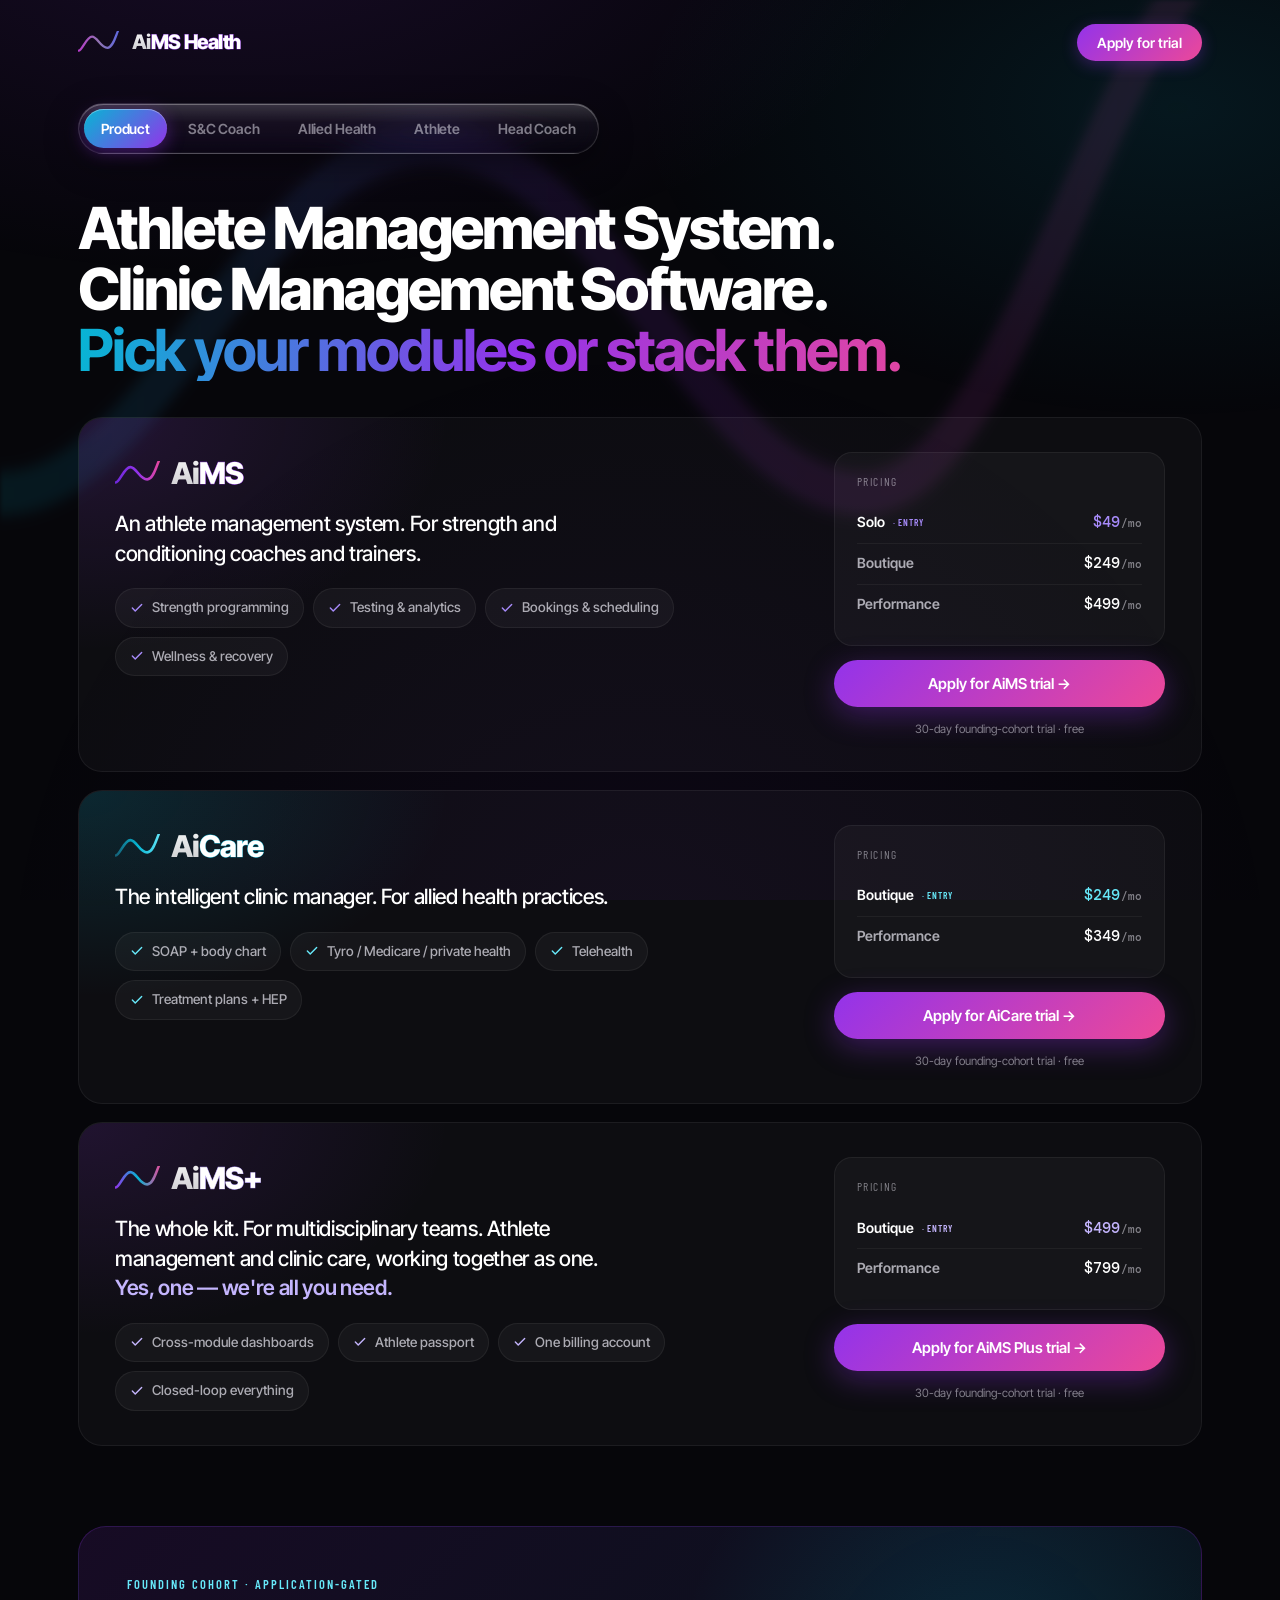
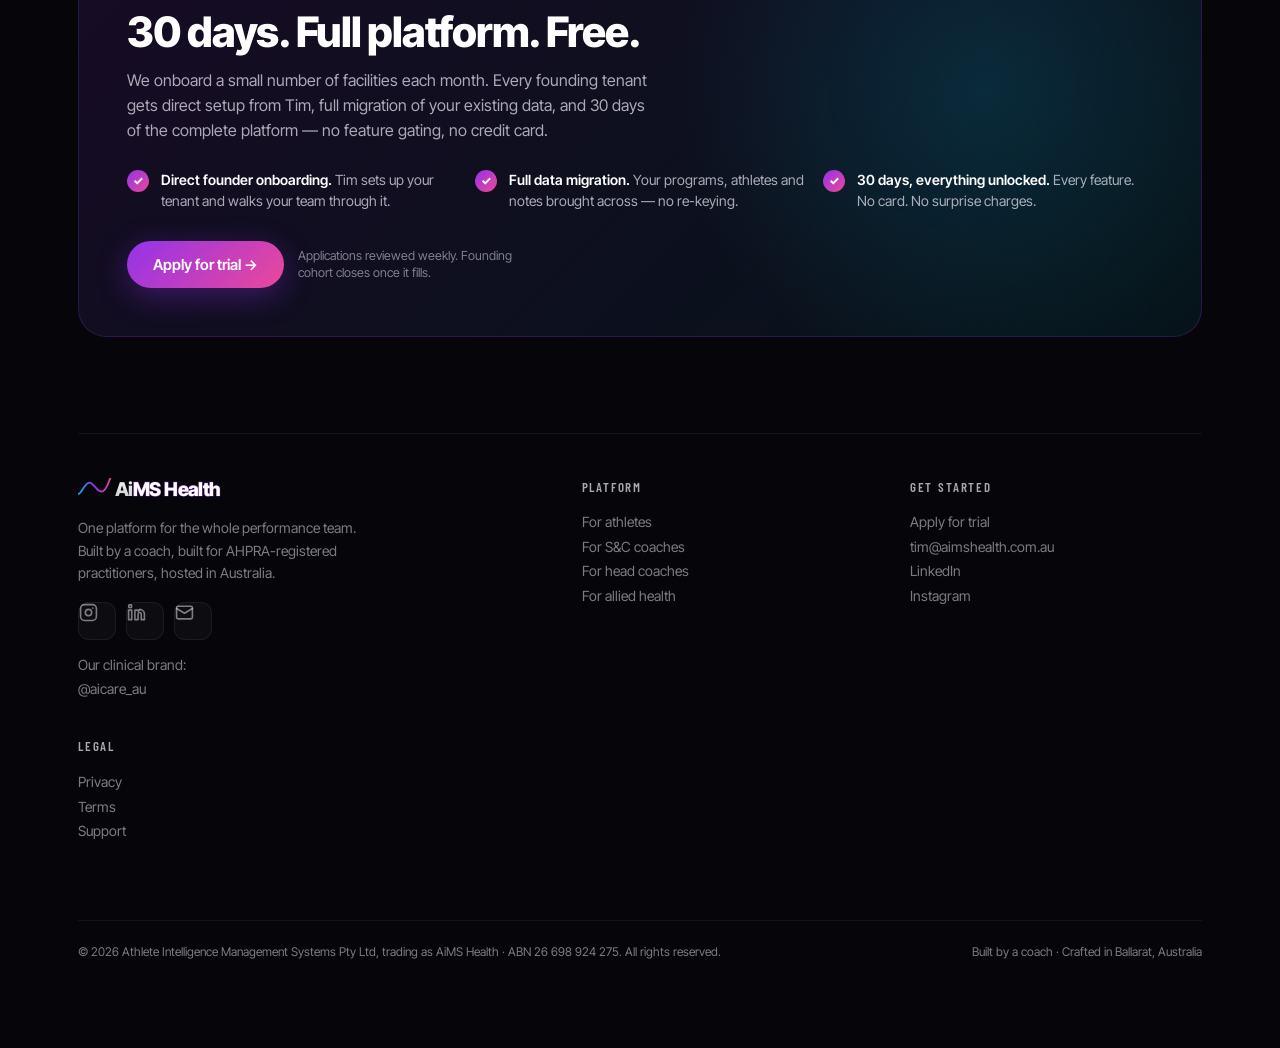
==== index.html @ 39fa72d1 "allied health section: 'Built for AHPRA-registered practitioners' (was 'AHPRA-compliant by default';" ====
<!doctype html>
<html lang="en">
<head>
<meta charset="utf-8">
<meta name="viewport" content="width=device-width, initial-scale=1, viewport-fit=cover">
<title>AiMS Health — One platform for the whole performance team.</title>
<meta name="description" content="AiMS Health is the athlete management and clinical platform built for performance teams. Pick your role — athlete, S&C, head coach, allied health — and see the platform built around you. Apply for the 30-day founding cohort trial.">
<meta name="theme-color" content="#06060a">
<link rel="icon" type="image/svg+xml" href="/favicon.svg">
<link rel="icon" type="image/png" sizes="32x32" href="/favicon-32.png">
<link rel="icon" type="image/png" sizes="16x16" href="/favicon-16.png">
<link rel="icon" href="/favicon.ico" sizes="any">
<link rel="apple-touch-icon" sizes="180x180" href="/apple-touch-icon.png">
<link rel="preconnect" href="https://fonts.googleapis.com">
<link rel="preconnect" href="https://fonts.gstatic.com" crossorigin>
<link href="https://fonts.googleapis.com/css2?family=Inter+Tight:wght@400;500;600;700;800;900&family=Barlow+Condensed:wght@500;600;700&family=DM+Mono:wght@400;500&display=swap" rel="stylesheet">
<style>
:root{
  --bg:#06060a;
  --card-bg:rgba(255,255,255,.03);
  --card-border:rgba(255,255,255,.06);
  --hairline:rgba(255,255,255,.06);
  --text-1:#fff;
  --text-2:rgba(232,230,240,.72);
  --text-3:rgba(232,230,240,.52);
  --aims:#9333ea;
  --aims-deep:#5b21b6;
  --aims-light:#a78bfa;
  --aicare:#06b6d4;
  --aicare-deep:#155e75;
  --aicare-light:#67e8f9;
  --pink:#ec4899;
  --accent:var(--aims);
  --accent-soft:rgba(147,51,234,.16);
}
*{box-sizing:border-box;margin:0;padding:0}
html,body{background:var(--bg);color:var(--text-1);font-family:'Inter Tight',system-ui,-apple-system,sans-serif;font-weight:400;line-height:1.45;-webkit-font-smoothing:antialiased;overflow-x:hidden}
.bg-wave{position:fixed;top:0;left:0;width:100vw;height:80vh;min-height:520px;z-index:0;pointer-events:none;opacity:.18;mix-blend-mode:screen;filter:blur(2px) saturate(1.2)}
@media(max-width:760px){.bg-wave{display:none}}
@media(prefers-reduced-motion: no-preference) and (min-width:761px){
  .bg-wave{animation:bgWaveDrift 24s cubic-bezier(.45,.05,.55,.95) infinite alternate}
}
@keyframes bgWaveDrift{
  0%{transform:translate3d(0,0,0) scaleX(1)}
  100%{transform:translate3d(0,18px,0) scaleX(1.04)}
}
.shell{position:relative;z-index:1}
body::before{content:'';position:fixed;inset:0;background:radial-gradient(1200px 640px at 18% -12%,rgba(147,51,234,.13),transparent 60%),radial-gradient(900px 520px at 92% 12%,rgba(6,182,212,.10),transparent 60%),radial-gradient(circle at 50% 110%,rgba(147,51,234,.06),transparent 55%);pointer-events:none;z-index:0}
.shell{position:relative;z-index:1;max-width:1180px;margin:0 auto;padding:24px 28px 88px}
@media(max-width:640px){.shell{padding:18px 16px 56px}}
.eyebrow{font-family:'Barlow Condensed',sans-serif;text-transform:uppercase;letter-spacing:.16em;font-weight:600}
.mono{font-family:'DM Mono',monospace}

/* ============= LOGO LOCKUP ============= */
.lockup{display:inline-flex;align-items:center;gap:12px;line-height:1;text-decoration:none;color:inherit}
.lockup .word{font-family:'Inter Tight',sans-serif;font-weight:800;letter-spacing:-.03em;line-height:1}
.lockup .word .ai{background:linear-gradient(180deg,rgba(255,255,255,.97),rgba(255,255,255,.78));-webkit-background-clip:text;-webkit-text-fill-color:transparent;background-clip:text}
.lockup .word .brand-half{color:var(--text-1);-webkit-text-stroke:.7px var(--aims);paint-order:stroke fill}
.lockup .word .ai,.lockup .word .brand-half{display:inline}
.lockup .word .brand-row{display:block;line-height:1}
.lockup .word .tagline{display:block;font-family:'Barlow Condensed',sans-serif;font-weight:600;font-size:10.5px;letter-spacing:.22em;text-transform:uppercase;color:var(--text-3,rgba(244,243,247,.55));margin-top:3px;line-height:1}
nav.top .lockup .word{font-size:20px}
nav.top .lockup .wave{width:42px;height:auto}
footer .lockup .wave{width:34px;height:auto}
footer .lockup .word{font-size:19px}
footer .lockup .word .tagline{display:none}
/* top logo: wave re-traces itself periodically — alive but restrained */
@media (prefers-reduced-motion: no-preference){
  nav.top .lockup .wave-path{stroke-dasharray:100;animation:waveTrace 11s ease-in-out infinite}
  @keyframes waveTrace{0%{stroke-dashoffset:100}11%{stroke-dashoffset:0}100%{stroke-dashoffset:0}}
}

/* nav */
nav.top{display:flex;justify-content:space-between;align-items:center;padding-bottom:8px}
.nav-cta{padding:10px 20px;border-radius:99px;background:linear-gradient(135deg,var(--aims),var(--pink));color:#fff;font-weight:600;font-size:14px;box-shadow:0 4px 16px rgba(147,51,234,.32);border:0;cursor:pointer;font-family:inherit;text-decoration:none;display:inline-flex;align-items:center;gap:7px;transition:filter .15s,transform .15s}
.nav-cta:hover{filter:brightness(1.08);transform:translateY(-1px)}
@media(max-width:560px){.nav-cta{padding:9px 15px;font-size:13px}}

/* ============= HERO: persona pill (no surrounding window) ============= */
.hero-bar{display:flex;align-items:center;margin-top:34px}
@media(max-width:760px){.hero-bar{margin-top:26px}}
@media(max-width:640px){.hero-bar{margin-top:22px}}

/* liquid-glass persona pill */
.persona-pill-wrap{position:relative;z-index:1;min-width:0}
.persona-pill{display:inline-flex;gap:4px;padding:5px;border-radius:99px;
  background:linear-gradient(180deg,rgba(255,255,255,.18) 0%,rgba(255,255,255,.04) 38%,rgba(255,255,255,0) 100%);
  -webkit-backdrop-filter:blur(20px) saturate(1.4);backdrop-filter:blur(20px) saturate(1.4);
  border:1px solid rgba(255,255,255,.14);
  box-shadow:0 10px 34px rgba(0,0,0,.42),inset 0 1px 0 rgba(255,255,255,.28),inset 0 -1px 0 rgba(255,255,255,.04)}
.seg{border:0;background:transparent;cursor:pointer;font-family:'Inter Tight',sans-serif;font-weight:600;font-size:14px;color:var(--text-3);
  padding:11px 17px;border-radius:99px;transition:color .2s,background .2s,box-shadow .2s,transform .12s;white-space:nowrap;letter-spacing:-.01em;flex:0 0 auto}
.seg:hover{color:var(--aicare-light)}
.seg:active{transform:scale(.97)}
.seg.active{color:#fff;background:linear-gradient(135deg,var(--aicare) 0%,var(--aims) 100%);box-shadow:0 4px 18px rgba(147,51,234,.42),inset 0 1px 0 rgba(255,255,255,.35)}
.seg.active:hover{color:#fff}
/* mobile: pill row scrolls horizontally, Product stays leftmost; page itself never side-scrolls */
@media(max-width:760px){
  .persona-pill-wrap{width:100%;overflow-x:auto;overflow-y:hidden;-webkit-overflow-scrolling:touch;scrollbar-width:none;border-radius:99px}
  .persona-pill-wrap::-webkit-scrollbar{display:none}
  .persona-pill{display:inline-flex;width:max-content}
  .seg{padding:11px 15px;font-size:13.5px}
}

/* hint line under hero bar */
.hero-hint{margin-top:16px;font-size:13.5px;color:var(--text-3);display:flex;align-items:center;gap:9px;padding-left:6px}
.hero-hint .pulse{width:8px;height:8px;border-radius:50%;background:var(--aicare);box-shadow:0 0 0 0 rgba(6,182,212,.5);animation:pulse 2.4s infinite}
@keyframes pulse{0%{box-shadow:0 0 0 0 rgba(6,182,212,.45)}70%{box-shadow:0 0 0 9px rgba(6,182,212,0)}100%{box-shadow:0 0 0 0 rgba(6,182,212,0)}}

/* ============= PERSONA STAGE (swaps) ============= */
.stage{margin-top:44px;transition:opacity .2s ease,transform .2s ease}
.stage.swapping{opacity:0;transform:translateY(6px)}
@media(max-width:640px){.stage{margin-top:30px}}

.p-eyebrow{font-size:13px;letter-spacing:.18em;color:var(--accent-text);margin-bottom:18px;display:flex;align-items:center;gap:10px}
.p-eyebrow .pip{width:8px;height:8px;border-radius:50%;background:var(--accent);box-shadow:0 0 14px var(--accent)}
.p-head{font-size:clamp(30px,5.2vw,58px);font-weight:800;line-height:1.05;letter-spacing:-.035em;max-width:22ch;margin-bottom:36px}
.p-head .p-head-line{display:block}
.p-head .p-head-line--alt{background:linear-gradient(100deg,#06b6d4,#9333ea 50%,#ec4899);-webkit-background-clip:text;-webkit-text-fill-color:transparent;background-clip:text;font-weight:700}
@media(max-width:640px){.p-head{margin-bottom:26px}}

.p-body{display:grid;grid-template-columns:1.15fr .85fr;gap:24px;align-items:start}
@media(max-width:880px){.p-body{grid-template-columns:1fr}}

/* feature grid */
.feat-grid{display:grid;grid-template-columns:1fr 1fr;gap:14px}
@media(max-width:520px){.feat-grid{grid-template-columns:1fr}}
.feat{padding:24px;background:var(--card-bg);border:1px solid var(--card-border);border-radius:20px;position:relative;overflow:hidden;transition:border-color .2s,transform .2s}
.feat:hover{border-color:rgba(255,255,255,.16);transform:translateY(-2px)}
.feat::before{content:'';position:absolute;inset:0;background:radial-gradient(60% 90% at 0% 0%,var(--accent-soft),transparent 55%);pointer-events:none}
.feat .ic{width:38px;height:38px;border-radius:11px;display:flex;align-items:center;justify-content:center;background:rgba(255,255,255,.05);border:1px solid var(--card-border);margin-bottom:16px;color:var(--accent-text);position:relative;z-index:1}
.feat h5{font-size:16.5px;font-weight:700;letter-spacing:-.015em;margin-bottom:7px;line-height:1.2;position:relative;z-index:1}
.feat p{font-size:14px;color:var(--text-2);line-height:1.55;position:relative;z-index:1}

/* right rail: testimonial + visual + CTA */
.rail{display:flex;flex-direction:column;gap:14px}
.testimonial{padding:26px;background:linear-gradient(180deg,rgba(255,255,255,.045),rgba(255,255,255,.012));border:1px solid var(--card-border);border-radius:20px;position:relative;overflow:hidden}
.testimonial::before{content:'';position:absolute;inset:0;background:radial-gradient(70% 90% at 100% 0%,var(--accent-soft),transparent 60%);pointer-events:none}
.testimonial .quote{font-size:16px;line-height:1.55;color:var(--text-1);font-weight:500;margin-bottom:18px;position:relative;z-index:1}
.testimonial .quote::before{content:'"';color:var(--accent-text);font-size:34px;font-weight:800;line-height:0;display:inline-block;vertical-align:-7px;margin-right:5px}
.testimonial .who{display:flex;align-items:center;gap:12px;position:relative;z-index:1}
.testimonial .av{width:38px;height:38px;border-radius:50%;background:linear-gradient(135deg,var(--aicare),var(--aims));flex-shrink:0;display:flex;align-items:center;justify-content:center;font-weight:800;color:#fff;font-size:13px}
.testimonial .name{font-weight:700;font-size:14px;line-height:1.2}
.testimonial .role{font-size:12.5px;color:var(--text-3);line-height:1.3;margin-top:2px}
.testimonial .tag{position:absolute;top:18px;right:18px;font-size:10px;letter-spacing:.14em;color:var(--text-3);z-index:1;border:1px solid var(--card-border);padding:3px 8px;border-radius:99px}

.visual{border:1px solid rgba(255,255,255,.06);border-radius:20px;background:linear-gradient(160deg,rgba(255,255,255,.025),rgba(255,255,255,.005));min-height:240px;display:flex;flex-direction:column;align-items:center;justify-content:center;gap:10px;color:var(--text-3);text-align:center;padding:18px;position:relative;overflow:hidden}
.visual.has-mock{padding:18px}
.visual.has-mock .vlabel,.visual.has-mock .vsub{display:none}

/* feature-mock — per-persona surface mockups */
.fm{width:100%;max-width:340px;border-radius:16px;background:linear-gradient(160deg,rgba(15,15,22,.85),rgba(8,8,12,.92));border:1px solid rgba(255,255,255,.06);box-shadow:0 18px 50px rgba(0,0,0,.35);padding:14px 14px 16px;position:relative;overflow:hidden;text-align:left;font-family:'Inter Tight',sans-serif}
.fm-eyebrow{font-family:'Barlow Condensed',sans-serif;font-size:9.5px;font-weight:600;letter-spacing:.22em;text-transform:uppercase;color:rgba(244,243,247,.46);line-height:1}
.fm-eyebrow.aim{color:rgba(196,181,253,.7)}
.fm-row{display:flex;align-items:center;justify-content:space-between;gap:8px;margin-bottom:10px}
.fm-title{font-weight:700;font-size:15px;color:#f4f3f7;letter-spacing:-.02em;line-height:1.1;margin-bottom:3px}
.fm-sub{font-family:'DM Mono',ui-monospace,monospace;font-size:10.5px;color:rgba(244,243,247,.45);letter-spacing:.04em;margin-bottom:10px}
.fm-chip{display:inline-flex;align-items:center;gap:5px;font-family:'Barlow Condensed',sans-serif;font-size:9.5px;font-weight:600;letter-spacing:.18em;text-transform:uppercase;padding:4px 9px;border-radius:99px;line-height:1}
.fm-chip .dot{width:6px;height:6px;border-radius:50%}
.fm-chip.track{background:rgba(132,204,22,.14);color:#bef264;border:1px solid rgba(132,204,22,.3)}
.fm-chip.track .dot{background:#84cc16}
.fm-chip.build{background:rgba(244,243,247,.05);color:rgba(244,243,247,.6);border:1px solid rgba(244,243,247,.1)}
.fm-chip.build .dot{background:rgba(244,243,247,.5)}
.fm-chip.alert{background:rgba(239,68,68,.13);color:#fca5a5;border:1px solid rgba(239,68,68,.32)}
.fm-chip.alert .dot{background:#ef4444}
.fm-chip.catch{background:rgba(245,158,11,.13);color:#fcd34d;border:1px solid rgba(245,158,11,.32)}
.fm-chip.catch .dot{background:#f59e0b}
.fm-label{font-family:'Barlow Condensed',sans-serif;font-size:9.5px;font-weight:600;letter-spacing:.2em;text-transform:uppercase;color:rgba(244,243,247,.42);margin-top:10px;margin-bottom:5px}
.fm-ex{display:flex;align-items:center;gap:10px;padding:7px 8px;border-radius:9px;background:rgba(255,255,255,.018);border:1px solid rgba(255,255,255,.04);margin-bottom:4px}
.fm-ex.done{background:linear-gradient(100deg,rgba(132,204,22,.06),rgba(132,204,22,.02));border-color:rgba(132,204,22,.22)}
.fm-badge{font-family:'DM Mono',ui-monospace,monospace;font-size:9px;font-weight:700;padding:3px 6px;border-radius:5px;background:rgba(147,51,234,.18);color:#c4b5fd;letter-spacing:.04em;min-width:22px;text-align:center}
.fm-ex.done .fm-badge{background:rgba(132,204,22,.18);color:#bef264}
.fm-name{flex:1;font-size:11.5px;color:rgba(244,243,247,.86);font-weight:500;letter-spacing:-.01em;white-space:nowrap;overflow:hidden;text-overflow:ellipsis}
.fm-dose{font-family:'DM Mono',ui-monospace,monospace;font-size:10.5px;color:rgba(244,243,247,.65);letter-spacing:.04em}
.fm-divider{height:1px;background:linear-gradient(90deg,transparent,rgba(255,255,255,.08),transparent);margin:6px 0}
.fm-mic{position:absolute;bottom:14px;right:14px;width:34px;height:34px;border-radius:50%;background:linear-gradient(135deg,#9333ea,#ec4899);display:flex;align-items:center;justify-content:center;box-shadow:0 6px 18px rgba(147,51,234,.42)}
.fm-mic svg{width:16px;height:16px;stroke:#fff;stroke-width:2;fill:none;stroke-linecap:round;stroke-linejoin:round}

/* SC — squad rack mockup */
.fm-sc{max-width:380px}
.fm-weeks{display:flex;gap:5px;margin-bottom:10px}
.fm-week{flex:1;height:18px;border-radius:5px;background:rgba(255,255,255,.04);border:1px solid rgba(255,255,255,.06);display:flex;align-items:center;justify-content:center;font-family:'DM Mono',ui-monospace,monospace;font-size:9px;color:rgba(244,243,247,.45);letter-spacing:.04em}
.fm-week.active{background:linear-gradient(100deg,#9333ea,#ec4899);color:#fff;border-color:rgba(255,255,255,.18);font-weight:700;box-shadow:0 4px 14px rgba(147,51,234,.32)}
.fm-cols{display:grid;grid-template-columns:1fr 1fr;gap:8px}
.fm-col{padding:8px;border-radius:9px;background:rgba(255,255,255,.018);border:1px solid rgba(255,255,255,.05)}
.fm-col-head{font-family:'Barlow Condensed',sans-serif;font-size:10px;font-weight:700;text-transform:uppercase;letter-spacing:.16em;color:rgba(244,243,247,.78);margin-bottom:6px;display:flex;justify-content:space-between;align-items:center}
.fm-col-head .cnt{font-family:'DM Mono',ui-monospace,monospace;font-size:8.5px;color:rgba(244,243,247,.42);letter-spacing:.04em}
.fm-mini{display:flex;align-items:center;gap:6px;padding:5px 6px;margin-bottom:3px;border-radius:6px;background:rgba(255,255,255,.022)}
.fm-mini .fm-badge{font-size:8px;padding:2px 5px}
.fm-mini-name{font-size:10.5px;color:rgba(244,243,247,.78);letter-spacing:-.01em;flex:1;white-space:nowrap;overflow:hidden;text-overflow:ellipsis}
.fm-mini-dose{font-family:'DM Mono',ui-monospace,monospace;font-size:9.5px;color:rgba(244,243,247,.55)}

/* Coach — squad pulse mockup */
.fm-coach{max-width:340px}
.fm-pulse-grid{display:grid;grid-template-columns:repeat(5,1fr);gap:7px;margin-top:6px;margin-bottom:12px}
.fm-pulse-ath{position:relative;aspect-ratio:1;border-radius:50%;background:linear-gradient(135deg,rgba(147,51,234,.25),rgba(236,72,153,.18));border:1px solid rgba(255,255,255,.08);display:flex;align-items:center;justify-content:center;font-family:'DM Mono',ui-monospace,monospace;font-size:9px;font-weight:700;color:#f4f3f7;letter-spacing:.04em}
.fm-pulse-ath .ring{position:absolute;inset:-2px;border-radius:50%;border:2px solid transparent}
.fm-pulse-ath.ok .ring{border-color:#84cc16}
.fm-pulse-ath.amber .ring{border-color:#f59e0b}
.fm-pulse-ath.red .ring{border-color:#ef4444}
.fm-pulse-ath.grey .ring{border-color:rgba(244,243,247,.18)}
.fm-summary{display:grid;grid-template-columns:repeat(4,1fr);gap:6px;margin-top:8px}
.fm-stat{padding:6px 7px;border-radius:7px;background:rgba(255,255,255,.022);border:1px solid rgba(255,255,255,.045);text-align:center}
.fm-stat .n{font-family:'DM Mono',ui-monospace,monospace;font-size:14px;font-weight:700;color:#f4f3f7;letter-spacing:-.02em;line-height:1}
.fm-stat .n.ok{color:#bef264}
.fm-stat .n.amber{color:#fcd34d}
.fm-stat .n.red{color:#fca5a5}
.fm-stat .l{font-family:'Barlow Condensed',sans-serif;font-size:8px;font-weight:600;letter-spacing:.16em;text-transform:uppercase;color:rgba(244,243,247,.5);margin-top:3px;line-height:1}

/* Allied — AiCare consult mockup */
.fm-allied{max-width:340px}
.fm-allied-head{display:flex;gap:10px;align-items:center;margin-bottom:12px}
.fm-allied-av{width:36px;height:36px;border-radius:50%;background:linear-gradient(135deg,#06b6d4,#22d3ee);display:flex;align-items:center;justify-content:center;color:#072e34;font-weight:800;font-size:13px;letter-spacing:-.02em}
.fm-allied-meta{flex:1;line-height:1.15}
.fm-allied-meta .n{font-size:13px;color:#f4f3f7;font-weight:600;letter-spacing:-.01em}
.fm-allied-meta .t{font-family:'DM Mono',ui-monospace,monospace;font-size:10px;color:rgba(244,243,247,.45);letter-spacing:.04em;margin-top:2px}
.fm-soap{display:grid;grid-template-columns:repeat(4,1fr);gap:5px;margin-bottom:10px}
.fm-soap-cell{padding:6px 7px;border-radius:7px;background:rgba(255,255,255,.022);border:1px solid rgba(255,255,255,.045);text-align:left}
.fm-soap-cell .lt{font-family:'DM Mono',ui-monospace,monospace;font-size:9px;font-weight:700;color:#67e8f9;letter-spacing:.04em;margin-bottom:3px}
.fm-soap-cell .lc{font-size:9.5px;color:rgba(244,243,247,.55);line-height:1.3}
.fm-body{display:flex;justify-content:center;margin-bottom:10px}
.fm-body svg{width:60px;height:auto}
.fm-tyro{display:flex;align-items:center;justify-content:space-between;padding:8px 11px;border-radius:9px;background:linear-gradient(100deg,rgba(6,182,212,.12),rgba(34,211,238,.06));border:1px solid rgba(34,211,238,.25)}
.fm-tyro .l{font-family:'Barlow Condensed',sans-serif;font-size:10px;font-weight:600;letter-spacing:.16em;text-transform:uppercase;color:#67e8f9}
.fm-tyro .a{font-family:'DM Mono',ui-monospace,monospace;font-size:11.5px;color:#f4f3f7;font-weight:700;letter-spacing:.04em}

.visual::before{content:'';position:absolute;inset:0;background:radial-gradient(70% 100% at 50% 0%,var(--accent-soft),transparent 60%);pointer-events:none}
.visual .vlabel{font-size:13px;font-weight:600;color:var(--text-2);position:relative;z-index:1}
.visual .vsub{font-size:11.5px;letter-spacing:.12em;position:relative;z-index:1}

.rail-cta{padding:24px;border-radius:20px;background:linear-gradient(135deg,rgba(147,51,234,.14),rgba(6,182,212,.08));border:1px solid rgba(147,51,234,.22);position:relative;overflow:hidden}
.rail-cta h4{font-size:18px;font-weight:800;letter-spacing:-.02em;margin-bottom:6px}
.rail-cta p{font-size:13.5px;color:var(--text-2);line-height:1.5;margin-bottom:16px}
.rail-cta .btn{width:100%;justify-content:center}

/* ============= PRODUCT VIEW (three product cards) ============= */
.prod-list{display:flex;flex-direction:column;gap:18px}
.prod-card{display:grid;grid-template-columns:1.35fr .65fr;gap:30px;padding:34px 36px;border-radius:24px;
  background:var(--card-bg);border:1px solid var(--card-border);position:relative;overflow:hidden;transition:border-color .2s}
.prod-card:hover{border-color:rgba(255,255,255,.14)}
.prod-card::before{content:'';position:absolute;inset:0;background:radial-gradient(60% 120% at 0% 0%,var(--pc-soft),transparent 55%);pointer-events:none}
.prod-card>*{position:relative;z-index:1}
.prod-card.aims{--pc:var(--aims);--pc-text:var(--aims-light);--pc-soft:rgba(147,51,234,.16)}
.prod-card.aicare{--pc:var(--aicare);--pc-text:var(--aicare-light);--pc-soft:rgba(6,182,212,.16)}
.prod-card.plus{--pc:#a78bfa;--pc-text:#c4b5fd;--pc-soft:rgba(147,51,234,.14)}
@media(max-width:760px){.prod-card{grid-template-columns:1fr;gap:22px;padding:28px 22px}}
.prod-main .pc-mark{display:inline-flex;align-items:center;gap:10px;margin-bottom:14px}
.prod-main .pc-mark .word{font-family:'Inter Tight',sans-serif;font-weight:800;letter-spacing:-.03em;font-size:30px}
.prod-main .pc-mark .word .ai{background:linear-gradient(180deg,rgba(255,255,255,.97),rgba(255,255,255,.78));-webkit-background-clip:text;-webkit-text-fill-color:transparent;background-clip:text}
.prod-main .pc-mark .word .brand-half{color:var(--text-1);-webkit-text-stroke:.7px var(--pc);paint-order:stroke fill}
.prod-main .pc-mark .wave{width:46px;height:auto}
.prod-main .statement{font-size:clamp(17px,2vw,21px);color:var(--text-1);font-weight:500;line-height:1.4;letter-spacing:-.015em;margin-bottom:20px;max-width:40ch}
.prod-main .statement b{color:var(--pc-text);font-weight:600}
.prod-feats{display:flex;flex-wrap:wrap;gap:9px}
.prod-feat{display:inline-flex;align-items:center;gap:8px;padding:9px 14px;border-radius:99px;background:rgba(255,255,255,.04);border:1px solid var(--card-border);font-size:13.5px;color:var(--text-2);font-weight:500}
.prod-feat svg{width:14px;height:14px;color:var(--pc-text);flex-shrink:0}
.prod-side{display:flex;flex-direction:column;gap:14px}
.price-box{padding:20px 22px;border-radius:18px;background:rgba(255,255,255,.035);border:1px solid var(--card-border)}
.price-box .pb-label{font-family:'Barlow Condensed',sans-serif;text-transform:uppercase;letter-spacing:.14em;font-size:11.5px;color:var(--text-3);margin-bottom:14px}
.tier-row{display:flex;justify-content:space-between;align-items:baseline;gap:12px;padding:9px 0;border-bottom:1px solid rgba(255,255,255,.05)}
.tier-row:last-child{border-bottom:0}
.tier-row .tn{font-size:14px;font-weight:600;color:var(--text-2)}
.tier-row .tp{font-family:'DM Mono',monospace;font-size:15px;font-weight:500;color:var(--text-1);white-space:nowrap}
.tier-row .tp .per{font-size:11px;color:var(--text-3);margin-left:1px}
.tier-row.entry .tn{color:var(--text-1)}
.tier-row.entry .tp{color:var(--pc-text)}
.tier-row.entry .tn::after{content:'·  entry';font-family:'Barlow Condensed',sans-serif;text-transform:uppercase;letter-spacing:.1em;font-size:9.5px;color:var(--pc-text);margin-left:8px;vertical-align:1px}
.prod-side .btn{width:100%;justify-content:center}
.prod-side .pc-note{font-size:11.5px;color:var(--text-3);text-align:center;line-height:1.4}

/* ============= FOUNDING COHORT ============= */
.cohort{margin-top:80px;padding:48px;border-radius:28px;background:linear-gradient(135deg,rgba(147,51,234,.12),rgba(6,182,212,.08));border:1px solid rgba(147,51,234,.22);position:relative;overflow:hidden}
@media(max-width:640px){.cohort{margin-top:56px;padding:32px 22px;border-radius:22px}}
.cohort::before{content:'';position:absolute;top:-60%;right:-8%;width:55%;height:200%;background:radial-gradient(circle,rgba(6,182,212,.16),transparent 60%);pointer-events:none}
.cohort .eyebrow{font-size:12.5px;color:var(--aicare-light);margin-bottom:16px;position:relative;z-index:1}
.cohort h2{font-size:clamp(26px,4vw,42px);font-weight:800;letter-spacing:-.03em;line-height:1.08;margin-bottom:14px;max-width:20ch;position:relative;z-index:1}
.cohort p{font-size:16px;color:var(--text-2);line-height:1.55;max-width:58ch;margin-bottom:26px;position:relative;z-index:1}
.cohort-feats{display:grid;grid-template-columns:repeat(3,1fr);gap:18px;margin-bottom:30px;position:relative;z-index:1}
@media(max-width:720px){.cohort-feats{grid-template-columns:1fr}}
.cohort-feat{display:flex;gap:12px;font-size:14px;color:var(--text-2);line-height:1.5}
.cohort-feat .check{flex-shrink:0;width:22px;height:22px;border-radius:50%;background:linear-gradient(135deg,var(--aims),var(--pink));display:flex;align-items:center;justify-content:center;color:#fff;font-size:12px;font-weight:800;margin-top:1px}
.cohort-feat strong{color:var(--text-1);font-weight:600}
.cohort .row{display:flex;gap:14px;align-items:center;flex-wrap:wrap;position:relative;z-index:1}
.cohort .small{font-size:12.5px;color:var(--text-3);line-height:1.4;max-width:34ch}

/* buttons */
.btn{display:inline-flex;align-items:center;gap:8px;padding:14px 26px;border-radius:99px;font-weight:600;font-size:15px;text-decoration:none;transition:transform .15s,filter .15s;cursor:pointer;border:0;font-family:inherit;color:#fff}
.btn-primary{background:linear-gradient(135deg,var(--aims) 0%,var(--pink) 100%);box-shadow:0 8px 30px rgba(147,51,234,.34)}
.btn-primary:hover{transform:translateY(-1px);filter:brightness(1.08)}

/* ============= FOOTER ============= */
footer{margin-top:96px;padding-top:44px;border-top:1px solid var(--card-border);display:grid;grid-template-columns:1.6fr 1fr 1fr;gap:36px}
@media(max-width:680px){footer{grid-template-columns:1fr;gap:32px}}
footer h6{font-family:'Barlow Condensed',sans-serif;font-size:13px;font-weight:600;text-transform:uppercase;letter-spacing:.14em;margin-bottom:14px;color:var(--text-2)}
footer .col p,footer .col a{color:var(--text-3);font-size:14px;line-height:1.75;display:block;text-decoration:none}
footer .col a:hover{color:var(--text-1)}
footer .brand-col p{margin-top:14px;max-width:38ch;line-height:1.6}
.socials{display:flex;gap:10px;margin-top:18px}
.social-chip{width:38px;height:38px;border-radius:11px;display:flex;align-items:center;justify-content:center;background:var(--card-bg);border:1px solid var(--card-border);color:var(--text-2);transition:color .15s,border-color .15s,transform .15s}
.social-chip:hover{color:var(--text-1);border-color:rgba(255,255,255,.2);transform:translateY(-2px)}
.social-chip svg{width:19px;height:19px}
.secondary-ig{font-size:12.5px;color:var(--text-3);margin-top:12px}
.secondary-ig a{display:inline;color:var(--aicare-light)}
footer .legal{grid-column:1/-1;margin-top:40px;padding-top:22px;border-top:1px solid var(--card-border);font-size:12px;color:var(--text-3);display:flex;justify-content:space-between;gap:12px}
@media(max-width:560px){footer .legal{flex-direction:column;gap:6px}}

/* ============= TRIAL MODAL ============= */
.modal-overlay{position:fixed;inset:0;z-index:100;background:rgba(4,4,8,.72);-webkit-backdrop-filter:blur(8px);backdrop-filter:blur(8px);display:none;align-items:flex-start;justify-content:center;padding:48px 18px;overflow-y:auto}
.modal-overlay.open{display:flex}
.modal{width:100%;max-width:520px;background:linear-gradient(180deg,#0c0c14,#08080e);border:1px solid rgba(255,255,255,.1);border-radius:26px;padding:34px;position:relative;box-shadow:0 30px 90px rgba(0,0,0,.6);animation:modalIn .26s ease}
@keyframes modalIn{from{opacity:0;transform:translateY(14px) scale(.985)}to{opacity:1;transform:none}}
@media(max-width:560px){.modal{padding:26px 20px;border-radius:22px}.modal-overlay{padding:20px 12px}}
.modal .close{position:absolute;top:18px;right:18px;width:34px;height:34px;border-radius:50%;border:1px solid var(--card-border);background:var(--card-bg);color:var(--text-2);cursor:pointer;display:flex;align-items:center;justify-content:center;font-size:18px;transition:color .15s,border-color .15s}
.modal .close:hover{color:var(--text-1);border-color:rgba(255,255,255,.2)}
.modal .eyebrow{font-size:12px;color:var(--aicare-light);margin-bottom:10px}
.modal h3{font-size:24px;font-weight:800;letter-spacing:-.025em;margin-bottom:6px}
.modal .lead{font-size:14px;color:var(--text-2);line-height:1.5;margin-bottom:24px}
.field{margin-bottom:15px}
.field label{display:block;font-size:13px;font-weight:600;color:var(--text-2);margin-bottom:7px}
.field label .opt{color:var(--text-3);font-weight:400}
.field input,.field select,.field textarea{width:100%;padding:12px 14px;background:rgba(255,255,255,.04);border:1px solid var(--card-border);border-radius:12px;color:var(--text-1);font-family:inherit;font-size:15px;transition:border-color .15s,background .15s}
.field input:focus,.field select:focus,.field textarea:focus{outline:none;border-color:var(--aims);background:rgba(255,255,255,.06)}
.field textarea{resize:vertical;min-height:88px;line-height:1.5}
.field select{appearance:none;background-image:url("data:image/svg+xml,%3Csvg xmlns='http://www.w3.org/2000/svg' width='16' height='16' viewBox='0 0 24 24' fill='none' stroke='%23999' stroke-width='2'%3E%3Cpath d='M6 9l6 6 6-6'/%3E%3C/svg%3E");background-repeat:no-repeat;background-position:right 14px center;padding-right:40px}
.modal .submit{width:100%;justify-content:center;margin-top:8px}
.modal .submit[disabled]{opacity:.6;cursor:default}
.form-msg{margin-top:14px;padding:14px 16px;border-radius:12px;font-size:14px;line-height:1.5;display:none}
.form-msg.show{display:block}
.form-msg.ok{background:rgba(6,182,212,.12);border:1px solid rgba(6,182,212,.3);color:var(--aicare-light)}
.form-msg.err{background:rgba(236,72,153,.1);border:1px solid rgba(236,72,153,.3);color:#fbb6d6}
.form-msg a{color:#fff;font-weight:600}
.modal .modal-success{text-align:center;padding:24px 8px}
.modal .modal-success .big{width:64px;height:64px;border-radius:50%;background:linear-gradient(135deg,var(--aicare),var(--aims));display:flex;align-items:center;justify-content:center;margin:0 auto 18px;color:#fff}
.modal .modal-success h3{margin-bottom:8px}
.modal .modal-success p{font-size:15px;color:var(--text-2);line-height:1.55}
.hidden{display:none !important}

/* ============= FIRST-LOAD HERO ENTRANCE ============= */
.intro{position:fixed;inset:0;z-index:300;background:var(--bg);display:flex;align-items:center;justify-content:center;pointer-events:none;
  animation:introOut 3.6s ease forwards}
.intro::before{content:'';position:absolute;inset:0;background:radial-gradient(900px 500px at 50% 42%,rgba(147,51,234,.14),transparent 60%),radial-gradient(700px 420px at 50% 42%,rgba(6,182,212,.10),transparent 60%);pointer-events:none}
.intro-mark{position:relative;display:flex;flex-direction:column;align-items:center;gap:22px;animation:introShrink 3.6s cubic-bezier(.65,0,.35,1) forwards}
.intro-mark .wave{width:min(210px,52vw);height:auto}
.intro-mark .intro-path{stroke-dasharray:100;stroke-dashoffset:100;animation:introTrace 1.8s ease .3s forwards}
.intro-mark .word{font-family:'Inter Tight',sans-serif;font-weight:800;letter-spacing:-.035em;font-size:clamp(34px,7vw,60px);line-height:1;opacity:0;animation:introWord 1.1s ease 1.3s forwards}
.intro-mark .word .ai{background:linear-gradient(180deg,rgba(255,255,255,.97),rgba(255,255,255,.78));-webkit-background-clip:text;-webkit-text-fill-color:transparent;background-clip:text}
.intro-mark .word .brand-half{color:var(--text-1);-webkit-text-stroke:.8px var(--aims);paint-order:stroke fill}
@keyframes introTrace{from{stroke-dashoffset:100}to{stroke-dashoffset:0}}
@keyframes introWord{from{opacity:0;transform:translateY(10px)}to{opacity:1;transform:none}}
@keyframes introShrink{0%,72%{transform:scale(1) translateY(0)}100%{transform:scale(.4) translateY(-36vh);opacity:0}}
@keyframes introOut{0%,82%{opacity:1;visibility:visible}100%{opacity:0;visibility:hidden}}
html.no-intro .intro{display:none}
@media (prefers-reduced-motion: reduce){.intro{display:none}}
</style>
<script>
/* Gate the first-load intro before paint: skip on reduced-motion, on repeat
   loads this session, or with ?nointro — so there's no flash. */
(function(){try{
  var skip = (window.matchMedia && window.matchMedia('(prefers-reduced-motion: reduce)').matches)
    || sessionStorage.getItem('aimsIntro') || /[?&]nointro/.test(location.search);
  if(skip){ document.documentElement.classList.add('no-intro'); }
  else { sessionStorage.setItem('aimsIntro','1'); }
}catch(e){}})();
</script>
</head>
<body>

<!-- shared SVG defs (wave gradients) -->
<svg width="0" height="0" style="position:absolute" aria-hidden="true">
  <defs>
    <linearGradient id="waveHealthAnim" x1="0" y1="0" x2="60" y2="0" gradientUnits="userSpaceOnUse">
      <stop offset="0%" stop-color="#06b6d4"><animate attributeName="stop-color" values="#06b6d4;#9333ea;#ec4899;#9333ea;#06b6d4" dur="7s" repeatCount="indefinite"/></stop>
      <stop offset="50%" stop-color="#9333ea"><animate attributeName="stop-color" values="#9333ea;#ec4899;#06b6d4;#9333ea;#9333ea" dur="7s" repeatCount="indefinite"/></stop>
      <stop offset="100%" stop-color="#ec4899"><animate attributeName="stop-color" values="#ec4899;#9333ea;#06b6d4;#ec4899;#ec4899" dur="7s" repeatCount="indefinite"/></stop>
    </linearGradient>
    <linearGradient id="waveHealth" x1="0" y1="0" x2="60" y2="0" gradientUnits="userSpaceOnUse">
      <stop offset="0%" stop-color="#06b6d4"/><stop offset="50%" stop-color="#9333ea"/><stop offset="100%" stop-color="#ec4899"/>
    </linearGradient>
    <!-- AiMS = violet -->
    <linearGradient id="waveAims" x1="0" y1="0" x2="60" y2="0" gradientUnits="userSpaceOnUse">
      <stop offset="0%" stop-color="#6d28d9"/><stop offset="50%" stop-color="#9333ea"/><stop offset="100%" stop-color="#ec4899"/>
    </linearGradient>
    <!-- AiCare = cyan -->
    <linearGradient id="waveAicare" x1="0" y1="0" x2="60" y2="0" gradientUnits="userSpaceOnUse">
      <stop offset="0%" stop-color="#155e75"/><stop offset="50%" stop-color="#06b6d4"/><stop offset="100%" stop-color="#67e8f9"/>
    </linearGradient>
    <!-- AiMS Plus = mixed violet→cyan→pink -->
    <linearGradient id="wavePlus" x1="0" y1="0" x2="60" y2="0" gradientUnits="userSpaceOnUse">
      <stop offset="0%" stop-color="#9333ea"/><stop offset="50%" stop-color="#06b6d4"/><stop offset="100%" stop-color="#ec4899"/>
    </linearGradient>
  </defs>
</svg>

<!-- first-load hero entrance overlay (removed after it plays / skipped on reduced-motion) -->
<div class="intro" id="intro" aria-hidden="true">
  <div class="intro-mark">
    <svg class="wave" viewBox="0 0 60 32" fill="none" aria-hidden="true">
      <path class="intro-path" pathLength="100" d="M 1 28 C 6 28, 12 8, 20 8 C 28 8, 32 24, 42 24 C 52 24, 56 -4, 60 -4" stroke="url(#waveHealthAnim)" stroke-width="3" stroke-linecap="round" fill="none"/>
    </svg>
    <span class="word"><span class="ai">Ai</span><span class="brand-half">MS Health</span></span>
  </div>
</div>

<!-- big blended/faint background wave (decorative) -->
<svg class="bg-wave" viewBox="0 0 1600 700" preserveAspectRatio="none" aria-hidden="true">
  <defs>
    <linearGradient id="bgWaveGrad" x1="0" y1="0" x2="1600" y2="0" gradientUnits="userSpaceOnUse">
      <stop offset="0%" stop-color="#06b6d4" stop-opacity=".55"/>
      <stop offset="50%" stop-color="#9333ea" stop-opacity=".55"/>
      <stop offset="100%" stop-color="#ec4899" stop-opacity=".55"/>
    </linearGradient>
    <filter id="bgWaveBlur" x="-10%" y="-10%" width="120%" height="120%">
      <feGaussianBlur stdDeviation="6"/>
    </filter>
  </defs>
  <path d="M 0 480 C 200 480, 320 140, 540 140 C 760 140, 880 480, 1080 480 C 1280 480, 1400 -80, 1600 -80" stroke="url(#bgWaveGrad)" stroke-width="42" stroke-linecap="round" fill="none" filter="url(#bgWaveBlur)"/>
</svg>

<div class="shell">

  <nav class="top">
    <a class="lockup health" href="#" aria-label="AiMS Health">
      <svg class="wave" viewBox="0 0 60 32" fill="none" aria-hidden="true">
        <path class="wave-path" pathLength="100" d="M 1 28 C 6 28, 12 8, 20 8 C 28 8, 32 24, 42 24 C 52 24, 56 -4, 60 -4" stroke="url(#waveHealthAnim)" stroke-width="3.2" stroke-linecap="round" fill="none"/>
      </svg>
      <span class="word"><span class="ai">Ai</span><span class="brand-half">MS Health</span></span>
    </a>
    <button class="nav-cta" data-open-modal>Apply for trial</button>
  </nav>

  <!-- HERO: liquid-glass persona pill (single brand mark lives in the top nav) -->
  <section class="hero-bar">
    <div class="persona-pill-wrap">
      <div class="persona-pill" role="tablist" aria-label="Choose a view">
        <button class="seg active" data-persona="product" role="tab" aria-selected="true">Product</button>
        <button class="seg" data-persona="sc" role="tab" aria-selected="false">S&amp;C Coach</button>
        <button class="seg" data-persona="allied" role="tab" aria-selected="false">Allied Health</button>
        <button class="seg" data-persona="athlete" role="tab" aria-selected="false">Athlete</button>
        <button class="seg" data-persona="coach" role="tab" aria-selected="false">Head Coach</button>
      </div>
    </div>
  </section>

  <!-- PERSONA STAGE (rendered + swapped by JS) -->
  <main class="stage" id="stage" aria-live="polite"></main>

  <!-- FOUNDING COHORT -->
  <section class="cohort">
    <div class="eyebrow">Founding cohort · Application-gated</div>
    <h2>30 days. Full platform. Free.</h2>
    <p>We onboard a small number of facilities each month. Every founding tenant gets direct setup from Tim, full migration of your existing data, and 30 days of the complete platform — no feature gating, no credit card.</p>
    <div class="cohort-feats">
      <div class="cohort-feat"><span class="check">✓</span><span><strong>Direct founder onboarding.</strong> Tim sets up your tenant and walks your team through it.</span></div>
      <div class="cohort-feat"><span class="check">✓</span><span><strong>Full data migration.</strong> Your programs, athletes and notes brought across — no re-keying.</span></div>
      <div class="cohort-feat"><span class="check">✓</span><span><strong>30 days, everything unlocked.</strong> Every feature. No card. No surprise charges.</span></div>
    </div>
    <div class="row">
      <button class="btn btn-primary" data-open-modal>Apply for trial →</button>
      <span class="small">Applications reviewed weekly. Founding cohort closes once it fills.</span>
    </div>
  </section>

  <footer>
    <div class="col brand-col">
      <a class="lockup health" href="#" aria-label="AiMS Health">
        <svg class="wave" viewBox="0 0 60 32" fill="none" aria-hidden="true">
          <path d="M 1 28 C 6 28, 12 8, 20 8 C 28 8, 32 24, 42 24 C 52 24, 56 -4, 60 -4" stroke="url(#waveHealth)" stroke-width="3.2" stroke-linecap="round" fill="none"/>
        </svg>
        <span class="word"><span class="ai">Ai</span><span class="brand-half">MS Health</span></span>
      </a>
      <p>One platform for the whole performance team. Built by a coach, built for AHPRA-registered practitioners, hosted in Australia.</p>
      <div class="socials">
        <a class="social-chip" href="https://instagram.com/aimshealth_au" target="_blank" rel="noopener" aria-label="AiMS Health on Instagram">
          <svg viewBox="0 0 24 24" fill="none" stroke="currentColor" stroke-width="2" stroke-linecap="round" stroke-linejoin="round"><rect x="2" y="2" width="20" height="20" rx="5"/><circle cx="12" cy="12" r="4"/><circle cx="17.5" cy="6.5" r="1" fill="currentColor" stroke="none"/></svg>
        </a>
        <a class="social-chip" href="https://linkedin.com/company/aims-health" target="_blank" rel="noopener" aria-label="AiMS Health on LinkedIn">
          <svg viewBox="0 0 24 24" fill="none" stroke="currentColor" stroke-width="2" stroke-linecap="round" stroke-linejoin="round"><path d="M16 8a6 6 0 0 1 6 6v7h-4v-7a2 2 0 0 0-4 0v7h-4v-12h4v1.5a4 4 0 0 1 2-1.5z"/><rect x="2" y="9" width="4" height="12"/><circle cx="4" cy="4" r="2"/></svg>
        </a>
        <a class="social-chip" href="mailto:tim@aimshealth.com.au" aria-label="Email AiMS Health">
          <svg viewBox="0 0 24 24" fill="none" stroke="currentColor" stroke-width="2" stroke-linecap="round" stroke-linejoin="round"><rect x="2" y="4" width="20" height="16" rx="2"/><path d="m22 7-10 6L2 7"/></svg>
        </a>
      </div>
      <p class="secondary-ig">Our clinical brand: <a href="https://instagram.com/aicare_au" target="_blank" rel="noopener">@aicare_au</a></p>
    </div>
    <div class="col">
      <h6>Platform</h6>
      <a href="#" data-persona-link="athlete">For athletes</a>
      <a href="#" data-persona-link="sc">For S&amp;C coaches</a>
      <a href="#" data-persona-link="coach">For head coaches</a>
      <a href="#" data-persona-link="allied">For allied health</a>
    </div>
    <div class="col">
      <h6>Get started</h6>
      <a href="#" data-open-modal>Apply for trial</a>
      <a href="mailto:tim@aimshealth.com.au">tim@aimshealth.com.au</a>
      <a href="https://linkedin.com/company/aims-health" target="_blank" rel="noopener">LinkedIn</a>
      <a href="https://instagram.com/aimshealth_au" target="_blank" rel="noopener">Instagram</a>
    </div>
    <div class="col">
      <h6>Legal</h6>
      <a href="/privacy">Privacy</a>
      <a href="/terms">Terms</a>
      <a href="/support">Support</a>
    </div>
    <div class="legal">
      <span>© 2026 Athlete Intelligence Management Systems Pty Ltd, trading as AiMS Health · ABN 26 698 924 275. All rights reserved.</span>
      <span>Built by a coach · Crafted in Ballarat, Australia</span>
    </div>
  </footer>

</div>

<!-- TRIAL MODAL -->
<div class="modal-overlay" id="modal">
  <div class="modal" role="dialog" aria-modal="true" aria-labelledby="modal-title">
    <button class="close" data-close-modal aria-label="Close">×</button>
    <div id="modal-form-wrap">
      <div class="eyebrow">Founding cohort · Application</div>
      <h3 id="modal-title">Apply for your 30-day trial</h3>
      <p class="lead">Tell us a little about your setup. Tim reviews every application personally.</p>
      <form id="trial-form" novalidate>
        <div class="field">
          <label for="f-name">Your name</label>
          <input id="f-name" name="name" type="text" autocomplete="name" required>
        </div>
        <div class="field">
          <label for="f-role">Your role</label>
          <select id="f-role" name="role" required>
            <option value="Athlete">Athlete</option>
            <option value="S&C / Performance Manager">S&amp;C / Performance Manager</option>
            <option value="Head Coach">Head Coach</option>
            <option value="Allied Health Professional">Allied Health Professional</option>
            <option value="Other">Other</option>
          </select>
        </div>
        <div class="field">
          <label for="f-org">Organisation</label>
          <input id="f-org" name="organisation" type="text" autocomplete="organization">
        </div>
        <div class="field">
          <label for="f-email">Email</label>
          <input id="f-email" name="email" type="email" autocomplete="email" required>
        </div>
        <div class="field">
          <label for="f-phone">Phone <span class="opt">(optional)</span></label>
          <input id="f-phone" name="phone" type="tel" autocomplete="tel">
        </div>
        <div class="field">
          <label for="f-msg">Tell us what you're using now — and what's frustrating</label>
          <textarea id="f-msg" name="message"></textarea>
        </div>
        <button type="submit" class="btn btn-primary submit" id="submit-btn">Submit application →</button>
        <div class="form-msg" id="form-msg"></div>
      </form>
    </div>
    <div class="modal-success hidden" id="modal-success">
      <div class="big"><svg width="30" height="30" viewBox="0 0 24 24" fill="none" stroke="currentColor" stroke-width="3" stroke-linecap="round" stroke-linejoin="round"><path d="M20 6 9 17l-5-5"/></svg></div>
      <h3>Got it.</h3>
      <p>Tim will be in touch within 48 hours.</p>
    </div>
  </div>
</div>

<script>
(function(){
  // ---------- intro cleanup ----------
  var introEl = document.getElementById('intro');
  if(introEl){
    if(document.documentElement.classList.contains('no-intro')){ introEl.parentNode.removeChild(introEl); }
    else { setTimeout(function(){ if(introEl.parentNode) introEl.parentNode.removeChild(introEl); }, 1750); }
  }

  // ---------- persona content ----------
  var PERSONAS = {
    athlete: {
      label:'Athlete', role:'Athlete', eyebrow:'For the athlete',
      accent:'#06b6d4', accentText:'#67e8f9', soft:'rgba(6,182,212,.16)',
      head:"The app that knows what you're meant to do — and adapts when you're not ready.",
      features:[
        {t:'The session card in your pocket', d:"Today's session, one swipe away. Log every set with a tap or your voice. Rest timers start themselves."},
        {t:'Wellness that changes your program', d:"Tell it how you slept and how you feel. If you're not ready, the load moves — before you even walk in."},
        {t:'A history that travels with you', d:'Your Athlete Passport: every program, test and milestone in one record that follows you between coaches and seasons.'}
      ],
      testimonial:{quote:'Lorem ipsum dolor sit amet, consectetur adipiscing elit — placeholder quote. Real athlete testimonial to come.', name:'[Athlete name]', role:'Athlete · [Club / facility]', av:'A'},
      visual:'Athlete app — today’s session card',
      mock:'<div class="fm"><div class="fm-row"><div class="fm-eyebrow">Fri 20 Jun · Today</div><div class="fm-chip track"><span class="dot"></span>Tracking</div></div><div class="fm-title">Strength · Phase 4</div><div class="fm-sub">5 ex · 15 sets · ~35 min</div><div class="fm-divider"></div><div class="fm-label">Superset A</div><div class="fm-ex"><span class="fm-badge">A1</span><span class="fm-name">Back Squat</span><span class="fm-dose">4×8</span></div><div class="fm-ex"><span class="fm-badge">A2</span><span class="fm-name">Pallof Press</span><span class="fm-dose">3×10</span></div><div class="fm-label">Superset B</div><div class="fm-ex"><span class="fm-badge">B1</span><span class="fm-name">Bench Press</span><span class="fm-dose">4×6</span></div><div class="fm-ex done"><span class="fm-badge">B2</span><span class="fm-name">Single Arm Row</span><span class="fm-dose">3×8 ✓</span></div><div class="fm-mic"><svg viewBox="0 0 24 24"><rect x="9" y="3" width="6" height="13" rx="3"/><path d="M5 11a7 7 0 0 0 14 0"/><line x1="12" y1="18" x2="12" y2="21"/><line x1="9" y1="21" x2="15" y2="21"/></svg></div></div>'
    },
    sc: {
      label:'S&C', role:'S&C / Performance Manager', eyebrow:'For the S&C coach',
      accent:'#9333ea', accentText:'#c4b5fd', soft:'rgba(147,51,234,.16)',
      head:'Programming that thinks ahead. Testing that informs progression. The squad at a glance.',
      features:[
        {t:'Drag-drop Program Studio', d:'Build a mesocycle in minutes. Drag schemes, supersets and progressions. Ai uses your programs to intelligently build and adapt programs.'},
        {t:'Velocity / Force / Wellness loop', d:'VBT, force plates and daily wellness feed straight into prescription. Load tunes itself to readiness, live.'},
        {t:'Squad rack + leaderboard', d:'The whole squad on one screen. Live set logging, top lifts, attendance streaks and wellness flags.'},
        {t:'Voice on the gym floor', d:'“Set 3 done, RPE 7” — logged. Hands-free between sets, AirPods-ready, no clipboard.'}
      ],
      testimonial:{quote:'Lorem ipsum dolor sit amet, consectetur adipiscing elit — placeholder quote. Real S&C testimonial to come.', name:'[Coach name]', role:'S&C Coach · [Club / facility]', av:'S'},
      visual:'Program Studio — squad rack view',
      mock:'<div class="fm fm-sc"><div class="fm-row"><div class="fm-eyebrow aim">Sarah Evans · Week 3 of 6</div><div class="fm-chip build"><span class="dot"></span>Phase 4</div></div><div class="fm-weeks"><div class="fm-week">W1</div><div class="fm-week">W2</div><div class="fm-week active">W3</div><div class="fm-week">W4</div><div class="fm-week">W5</div><div class="fm-week">W6</div></div><div class="fm-cols"><div class="fm-col"><div class="fm-col-head"><span>Mon</span><span class="cnt">6 ex · 18 sets</span></div><div class="fm-mini"><span class="fm-badge">A1</span><span class="fm-mini-name">Back Squat</span><span class="fm-mini-dose">4×6</span></div><div class="fm-mini"><span class="fm-badge">A2</span><span class="fm-mini-name">Nordic Lower</span><span class="fm-mini-dose">3×8</span></div><div class="fm-mini"><span class="fm-badge">B1</span><span class="fm-mini-name">Trap Bar DL</span><span class="fm-mini-dose">4×5</span></div><div class="fm-mini"><span class="fm-badge">B2</span><span class="fm-mini-name">Pallof Press</span><span class="fm-mini-dose">3×10</span></div></div><div class="fm-col"><div class="fm-col-head"><span>Wed</span><span class="cnt">5 ex · 15 sets</span></div><div class="fm-mini"><span class="fm-badge">A1</span><span class="fm-mini-name">Bench Press</span><span class="fm-mini-dose">4×6</span></div><div class="fm-mini"><span class="fm-badge">A2</span><span class="fm-mini-name">Cable Row</span><span class="fm-mini-dose">3×8</span></div><div class="fm-mini"><span class="fm-badge">B1</span><span class="fm-mini-name">Pull Up</span><span class="fm-mini-dose">4×5</span></div><div class="fm-mini"><span class="fm-badge">B2</span><span class="fm-mini-name">DB Shoulder</span><span class="fm-mini-dose">3×8</span></div></div></div></div>'
    },
    coach: {
      label:'Head Coach', role:'Head Coach', eyebrow:'For the head coach',
      accent:'#a78bfa', accentText:'#c4b5fd', soft:'rgba(147,51,234,.14)',
      head:'See what your S&C and physio see — without doing their job.',
      features:[
        {t:'Game-day brief at a glance', d:'Squad readiness, load and availability in a single view, the morning of. No spreadsheets, no chasing.'},
        {t:'Player availability + RTP at a tap', d:"Who's fit, who's managed, who's on a return-to-play timeline — without interrupting your staff."},
        {t:'Cross-discipline view, without crossing the line', d:'A read-only window into performance and clinical status. You see the picture; the specialists keep the controls.'}
      ],
      testimonial:{quote:'Lorem ipsum dolor sit amet, consectetur adipiscing elit — placeholder quote. Real head-coach testimonial to come.', name:'[Coach name]', role:'Head Coach · [Club / facility]', av:'H'},
      visual:'Head coach — game-day readiness brief',
      mock:'<div class="fm fm-coach"><div class="fm-row"><div class="fm-eyebrow">Match Day · Sat 21 Jun</div><div class="fm-chip track"><span class="dot"></span>20 / 24 ready</div></div><div class="fm-title">Squad readiness</div><div class="fm-sub">Wellness · Load · Availability</div><div class="fm-pulse-grid"><div class="fm-pulse-ath ok"><div class="ring"></div>DB</div><div class="fm-pulse-ath ok"><div class="ring"></div>FB</div><div class="fm-pulse-ath ok"><div class="ring"></div>WC</div><div class="fm-pulse-ath amber"><div class="ring"></div>IQ</div><div class="fm-pulse-ath ok"><div class="ring"></div>BS</div><div class="fm-pulse-ath ok"><div class="ring"></div>AA</div><div class="fm-pulse-ath red"><div class="ring"></div>EA</div><div class="fm-pulse-ath ok"><div class="ring"></div>PA</div><div class="fm-pulse-ath ok"><div class="ring"></div>MB</div><div class="fm-pulse-ath grey"><div class="ring"></div>GB</div></div><div class="fm-summary"><div class="fm-stat"><div class="n ok">20</div><div class="l">Ready</div></div><div class="fm-stat"><div class="n amber">2</div><div class="l">Managed</div></div><div class="fm-stat"><div class="n red">1</div><div class="l">RTP</div></div><div class="fm-stat"><div class="n">1</div><div class="l">Wellness</div></div></div></div>'
    },
    allied: {
      label:'Allied Health', role:'Allied Health Professional', eyebrow:'For allied health',
      accent:'#06b6d4', accentText:'#67e8f9', soft:'rgba(6,182,212,.16)',
      head:'Clinical workflows that respect athlete autonomy and AHPRA tier-gating from the ground up.',
      features:[
        {t:'SOAP + body chart in seconds', d:'Structured notes, an interactive body chart and voice dictation. Documented before the athlete is off the table.'},
        {t:'Tyro + Medicare + private health on one rail', d:'Tap-and-go billing, gap payments and rebates in one workflow. One invoice, one set of books.'},
        {t:'Treatment plan to athlete app, no re-keying', d:"Prescribe the HEP once; it lands in the athlete's app instantly. No separate tool, no double entry."},
        {t:'Built for AHPRA-registered practitioners', d:'Tier-gated sharing decides who sees what, automatically. Clinical data stays clinical-tier unless you say otherwise.'}
      ],
      testimonial:{quote:'Lorem ipsum dolor sit amet, consectetur adipiscing elit — placeholder quote. Real allied-health testimonial to come.', name:'[Clinician name]', role:'Physiotherapist · [Clinic]', av:'P'},
      visual:'AiCare — SOAP note + body chart',
      mock:'<div class="fm fm-allied"><div class="fm-allied-head"><div class="fm-allied-av">NM</div><div class="fm-allied-meta"><div class="n">Nick Mitchell</div><div class="t">14:30 · 45 min · Initial · Knee</div></div><div class="fm-chip catch"><span class="dot"></span>Sx&nbsp;Day&nbsp;4</div></div><div class="fm-body"><svg viewBox="0 0 60 110" fill="none" stroke="rgba(244,243,247,.5)" stroke-width="1.4" stroke-linecap="round" stroke-linejoin="round"><circle cx="30" cy="10" r="6"/><path d="M22 18 L18 36 L20 64 L18 92 L22 105"/><path d="M38 18 L42 36 L40 64 L42 92 L38 105"/><path d="M22 18 L38 18 L42 30 L38 44 L22 44 L18 30 Z"/><line x1="30" y1="22" x2="30" y2="44"/><circle cx="35" cy="68" r="3.2" fill="rgba(239,68,68,.6)" stroke="#ef4444" stroke-width="1.6"/></svg></div><div class="fm-soap"><div class="fm-soap-cell"><div class="lt">S</div><div class="lc">Anterior knee · 5/10 stairs</div></div><div class="fm-soap-cell"><div class="lt">O</div><div class="lc">CKC fail R · pain&nbsp;-30°</div></div><div class="fm-soap-cell"><div class="lt">A</div><div class="lc">PFP, quad inhibition</div></div><div class="fm-soap-cell"><div class="lt">P</div><div class="lc">VMO loading + HEP</div></div></div><div class="fm-tyro"><span class="l">Tyro · Tap to bill</span><span class="a">$92.40</span></div></div>'
    }
  };

  // ---------- product view (default) ----------
  var PRODUCTS = [
    {key:'aims', cls:'aims', wm:['Ai','MS'], name:'AiMS', wave:'waveAims',
      statement:'An athlete management system. For strength and conditioning coaches and trainers.',
      feats:['Strength programming','Testing & analytics','Bookings & scheduling','Wellness & recovery'],
      tiers:[{n:'Solo',p:'$49'},{n:'Boutique',p:'$249'},{n:'Performance',p:'$499'}]},
    {key:'aicare', cls:'aicare', wm:['Ai','Care'], name:'AiCare', wave:'waveAicare',
      statement:'The intelligent clinic manager. For allied health practices.',
      feats:['SOAP + body chart','Tyro / Medicare / private health','Telehealth','Treatment plans + HEP'],
      tiers:[{n:'Boutique',p:'$249'},{n:'Performance',p:'$349'}]},
    {key:'plus', cls:'plus', wm:['Ai','MS+'], name:'AiMS Plus', wave:'wavePlus',
      statement:'The whole kit. For multidisciplinary teams. Athlete management and clinic care, working together as one.',
      punch:"Yes, one — we're all you need.",
      feats:['Cross-module dashboards','Athlete passport','One billing account','Closed-loop everything'],
      tiers:[{n:'Boutique',p:'$499'},{n:'Performance',p:'$799'}]}
  ];
  var PRODUCT_ACCENT = {accent:'#9333ea', accentText:'#c4b5fd', soft:'rgba(147,51,234,.14)'};

  function esc(s){return String(s==null?'':s).replace(/[&<>"]/g,function(c){return {'&':'&amp;','<':'&lt;','>':'&gt;','"':'&quot;'}[c];});}

  function build(p){
    var feats = p.features.map(function(f){
      return '<div class="feat"><div class="ic"><svg width="18" height="18" viewBox="0 0 24 24" fill="none" stroke="currentColor" stroke-width="2" stroke-linecap="round" stroke-linejoin="round"><path d="M20 6 9 17l-5-5"/></svg></div>'+
        '<h5>'+esc(f.t)+'</h5><p>'+esc(f.d)+'</p></div>';
    }).join('');
    var t = p.testimonial;
    return ''+
      '<div class="p-eyebrow eyebrow"><span class="pip"></span>'+esc(p.eyebrow)+'</div>'+
      '<h1 class="p-head">'+esc(p.head)+'</h1>'+
      '<div class="p-body">'+
        '<div class="feat-grid">'+feats+'</div>'+
        '<div class="rail">'+
          '<div class="testimonial"><span class="tag mono">PLACEHOLDER</span><div class="quote">'+esc(t.quote)+'</div>'+
            '<div class="who"><span class="av">'+esc(t.av)+'</span><div><div class="name">'+esc(t.name)+'</div><div class="role">'+esc(t.role)+'</div></div></div></div>'+
          '<div class="visual'+(p.mock?' has-mock':'')+'">'+
            (p.mock || '<svg width="34" height="34" viewBox="0 0 24 24" fill="none" stroke="currentColor" stroke-width="1.6" stroke-linecap="round" stroke-linejoin="round" style="position:relative;z-index:1"><rect x="6" y="2" width="12" height="20" rx="3"/><path d="M11 5h2"/></svg><span class="vlabel">'+esc(p.visual)+'</span><span class="vsub eyebrow">Screenshot coming soon</span>')+
          '</div>'+
        '</div>'+
      '</div>';
  }

  function buildProduct(){
    var check = '<svg viewBox="0 0 24 24" fill="none" stroke="currentColor" stroke-width="2.4" stroke-linecap="round" stroke-linejoin="round"><path d="M20 6 9 17l-5-5"/></svg>';
    var cards = PRODUCTS.map(function(p){
      var feats = p.feats.map(function(f){ return '<span class="prod-feat">'+check+esc(f)+'</span>'; }).join('');
      var tiers = p.tiers.map(function(t,i){
        return '<div class="tier-row'+(i===0?' entry':'')+'"><span class="tn">'+esc(t.n)+'</span><span class="tp">'+esc(t.p)+'<span class="per">/mo</span></span></div>';
      }).join('');
      return '<section class="prod-card '+p.cls+'">'+
        '<div class="prod-main">'+
          '<div class="pc-mark"><svg class="wave" viewBox="0 0 60 32" fill="none" aria-hidden="true"><path d="M 1 28 C 6 28, 12 8, 20 8 C 28 8, 32 24, 42 24 C 52 24, 56 -4, 60 -4" stroke="url(#'+p.wave+')" stroke-width="3.4" stroke-linecap="round" fill="none"/></svg>'+
            '<span class="word"><span class="ai">'+esc(p.wm[0])+'</span><span class="brand-half" style="-webkit-text-stroke-color:var(--pc)">'+esc(p.wm[1])+'</span></span></div>'+
          '<p class="statement">'+esc(p.statement)+(p.punch?' <b>'+esc(p.punch)+'</b>':'')+'</p>'+
          '<div class="prod-feats">'+feats+'</div>'+
        '</div>'+
        '<div class="prod-side">'+
          '<div class="price-box"><div class="pb-label">Pricing</div>'+tiers+'</div>'+
          '<button class="btn btn-primary" data-open-modal data-product="'+esc(p.name)+'">Apply for '+esc(p.name)+' trial →</button>'+
          '<div class="pc-note">30-day founding-cohort trial · free</div>'+
        '</div>'+
      '</section>';
    }).join('');
    return ''+
      '<h1 class="p-head"><span class="p-head-line">Athlete Management System.</span><span class="p-head-line">Clinic Management Software.</span><span class="p-head-line p-head-line--alt">Pick your modules or stack them.</span></h1>'+
      '<div class="prod-list">'+cards+'</div>';
  }

  var stage = document.getElementById('stage');
  var pills = document.querySelectorAll('.seg');
  var current = 'product';

  function setAccent(a){
    document.documentElement.style.setProperty('--accent', a.accent);
    document.documentElement.style.setProperty('--accent-text', a.accentText);
    document.documentElement.style.setProperty('--accent-soft', a.soft);
  }

  function render(key, animate){
    var html, accent;
    if(key==='product'){ html = buildProduct(); accent = PRODUCT_ACCENT; }
    else { var p = PERSONAS[key]; if(!p) return; html = build(p); accent = {accent:p.accent, accentText:p.accentText, soft:p.soft}; }
    current = key;
    pills.forEach(function(b){
      var on = b.getAttribute('data-persona')===key;
      b.classList.toggle('active', on);
      b.setAttribute('aria-selected', on?'true':'false');
    });
    if(animate){
      stage.classList.add('swapping');
      setTimeout(function(){ setAccent(accent); stage.innerHTML = html; stage.classList.remove('swapping'); }, 200);
    } else {
      setAccent(accent); stage.innerHTML = html;
    }
  }

  pills.forEach(function(b){
    b.addEventListener('click', function(){ var k=b.getAttribute('data-persona'); if(k!==current){ render(k, true); if(history.replaceState) history.replaceState(null,'','#'+k); } });
  });

  // footer persona links
  document.querySelectorAll('[data-persona-link]').forEach(function(a){
    a.addEventListener('click', function(e){ e.preventDefault(); var k=a.getAttribute('data-persona-link'); if(k!==current){ render(k, true); if(history.replaceState) history.replaceState(null,'','#'+k); }
      document.querySelector('.hero-bar').scrollIntoView({behavior:'smooth',block:'start'}); });
  });

  // initial paint (no animation — frozen-clock-safe). Deep-linkable via #product / #role.
  var initial = (location.hash || '').replace('#','');
  render((PERSONAS[initial] || initial==='product') ? initial : 'product', false);

  // ---------- modal ----------
  var modal = document.getElementById('modal');
  var roleSelect = document.getElementById('f-role');
  var modalTitle = document.getElementById('modal-title');
  var modalContext = 'Product overview';
  function selectRole(want){ if(!want) return; for(var i=0;i<roleSelect.options.length;i++){ if(roleSelect.options[i].value===want){ roleSelect.selectedIndex=i; return; } } }
  function openModal(trigger){
    var product = trigger && trigger.getAttribute('data-product');
    if(product){
      modalContext = product;
      modalTitle.textContent = 'Apply for your ' + product + ' trial';
    } else if(PERSONAS[current]){
      modalContext = PERSONAS[current].label + ' view';
      modalTitle.textContent = 'Apply for your 30-day trial';
      selectRole(PERSONAS[current].role);
    } else {
      modalContext = 'Product overview';
      modalTitle.textContent = 'Apply for your 30-day trial';
    }
    modal.classList.add('open'); document.body.style.overflow='hidden';
  }
  function closeModal(){ modal.classList.remove('open'); document.body.style.overflow=''; }
  document.addEventListener('click', function(e){
    var opener = e.target.closest('[data-open-modal]');
    if(opener){ e.preventDefault(); openModal(opener); }
    else if(e.target.closest('[data-close-modal]') || e.target===modal){ closeModal(); }
  });
  document.addEventListener('keydown', function(e){ if(e.key==='Escape' && modal.classList.contains('open')) closeModal(); });

  // ---------- form submit ----------
  var form = document.getElementById('trial-form');
  var btn = document.getElementById('submit-btn');
  var msg = document.getElementById('form-msg');
  var formWrap = document.getElementById('modal-form-wrap');
  var success = document.getElementById('modal-success');

  function mailtoFallback(data){
    var body = 'Name: '+data.name+'\nRole: '+data.role+'\nInterested in: '+(data.context||'-')+'\nOrganisation: '+(data.organisation||'-')+'\nEmail: '+data.email+'\nPhone: '+(data.phone||'-')+'\n\n'+(data.message||'');
    return 'mailto:tim@aimshealth.com.au?subject='+encodeURIComponent('Founding cohort application — '+data.name)+'&body='+encodeURIComponent(body);
  }

  form.addEventListener('submit', function(e){
    e.preventDefault();
    msg.className='form-msg';
    var data = {
      name: form.name.value.trim(), role: form.role.value, organisation: form.organisation.value.trim(),
      email: form.email.value.trim(), phone: form.phone.value.trim(), message: form.message.value.trim(),
      context: modalContext
    };
    if(!data.name || !data.email){ msg.className='form-msg err show'; msg.innerHTML='Please add your name and email.'; return; }

    btn.disabled=true; btn.textContent='Sending…';
    fetch('/api/trial-application', {
      method:'POST', headers:{'Content-Type':'application/json'}, body:JSON.stringify(data)
    }).then(function(r){
      if(r.ok) return r.json();
      throw new Error('bad status');
    }).then(function(){
      formWrap.classList.add('hidden'); success.classList.remove('hidden');
    }).catch(function(){
      btn.disabled=false; btn.textContent='Submit application →';
      msg.className='form-msg err show';
      msg.innerHTML="Couldn't send automatically. <a href=\""+mailtoFallback(data)+"\">Email your application to Tim directly →</a>";
    });
  });
})();
</script>
</body>
</html>
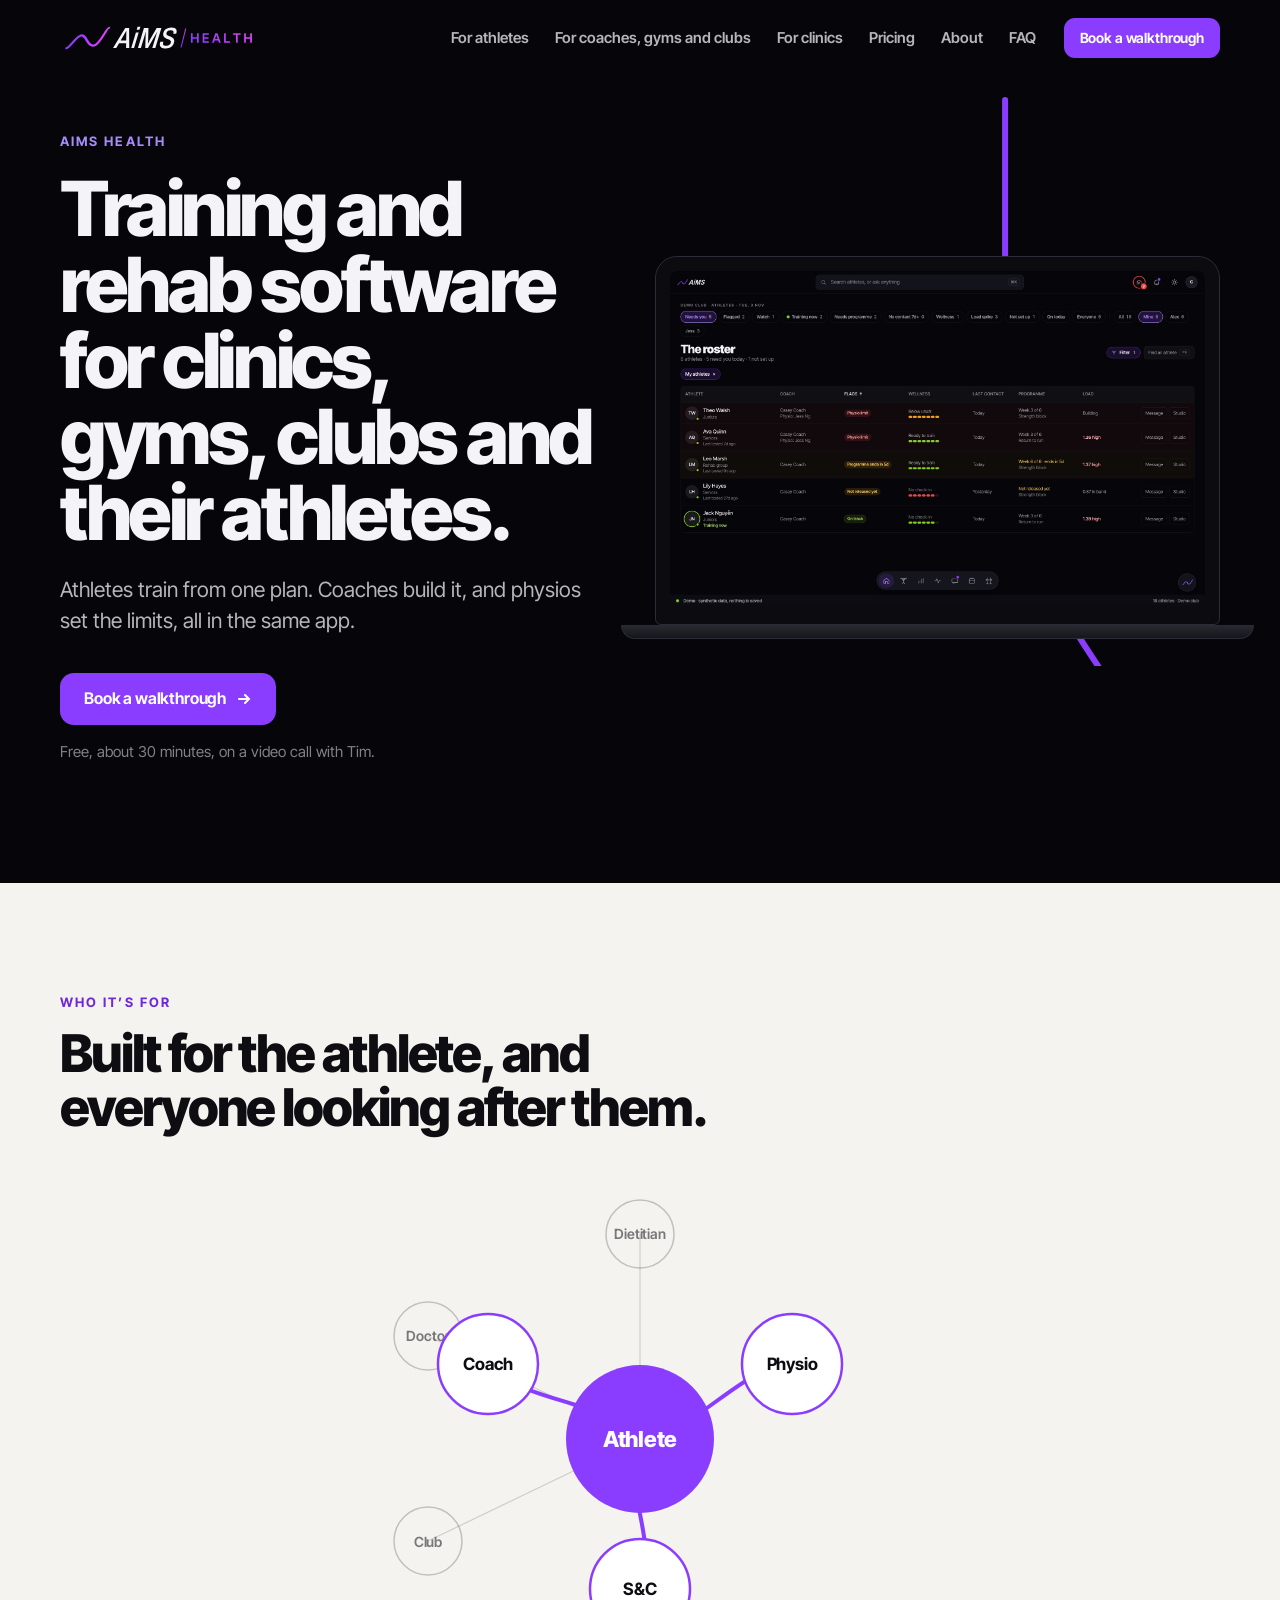
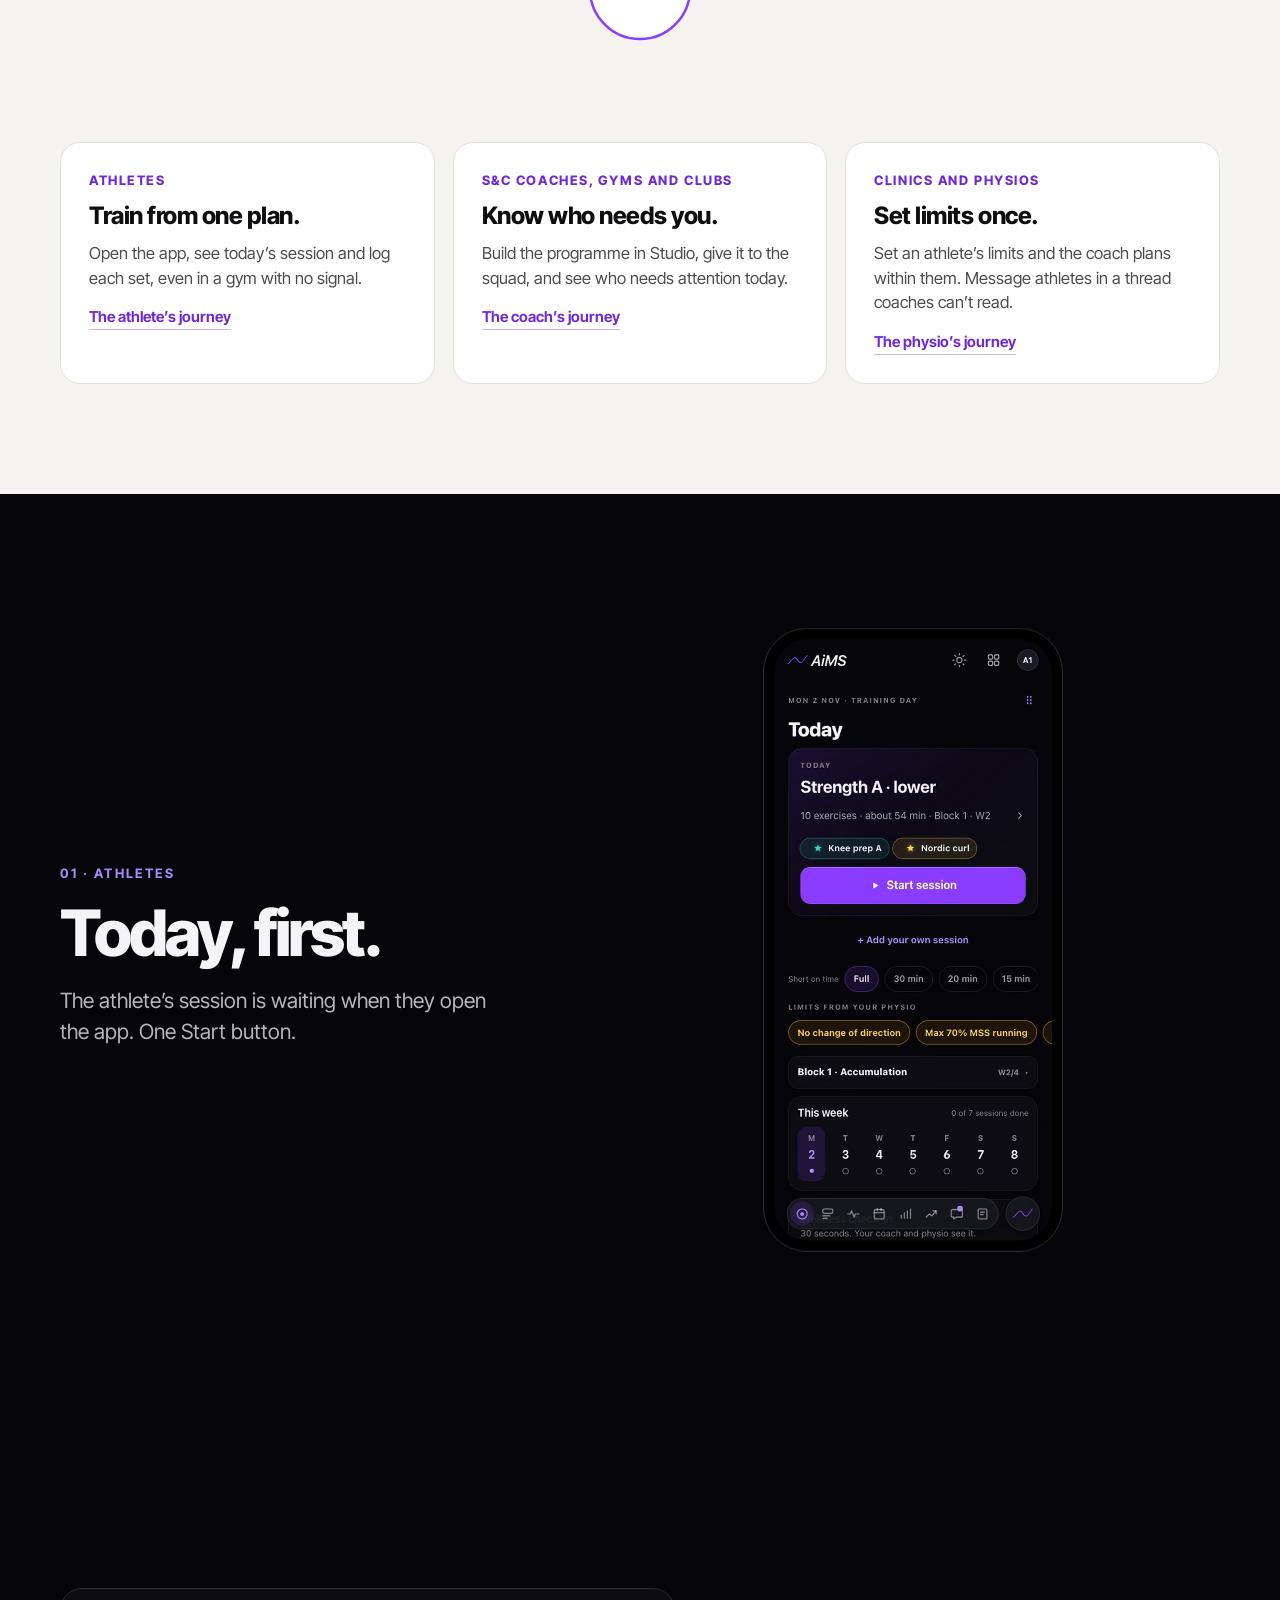
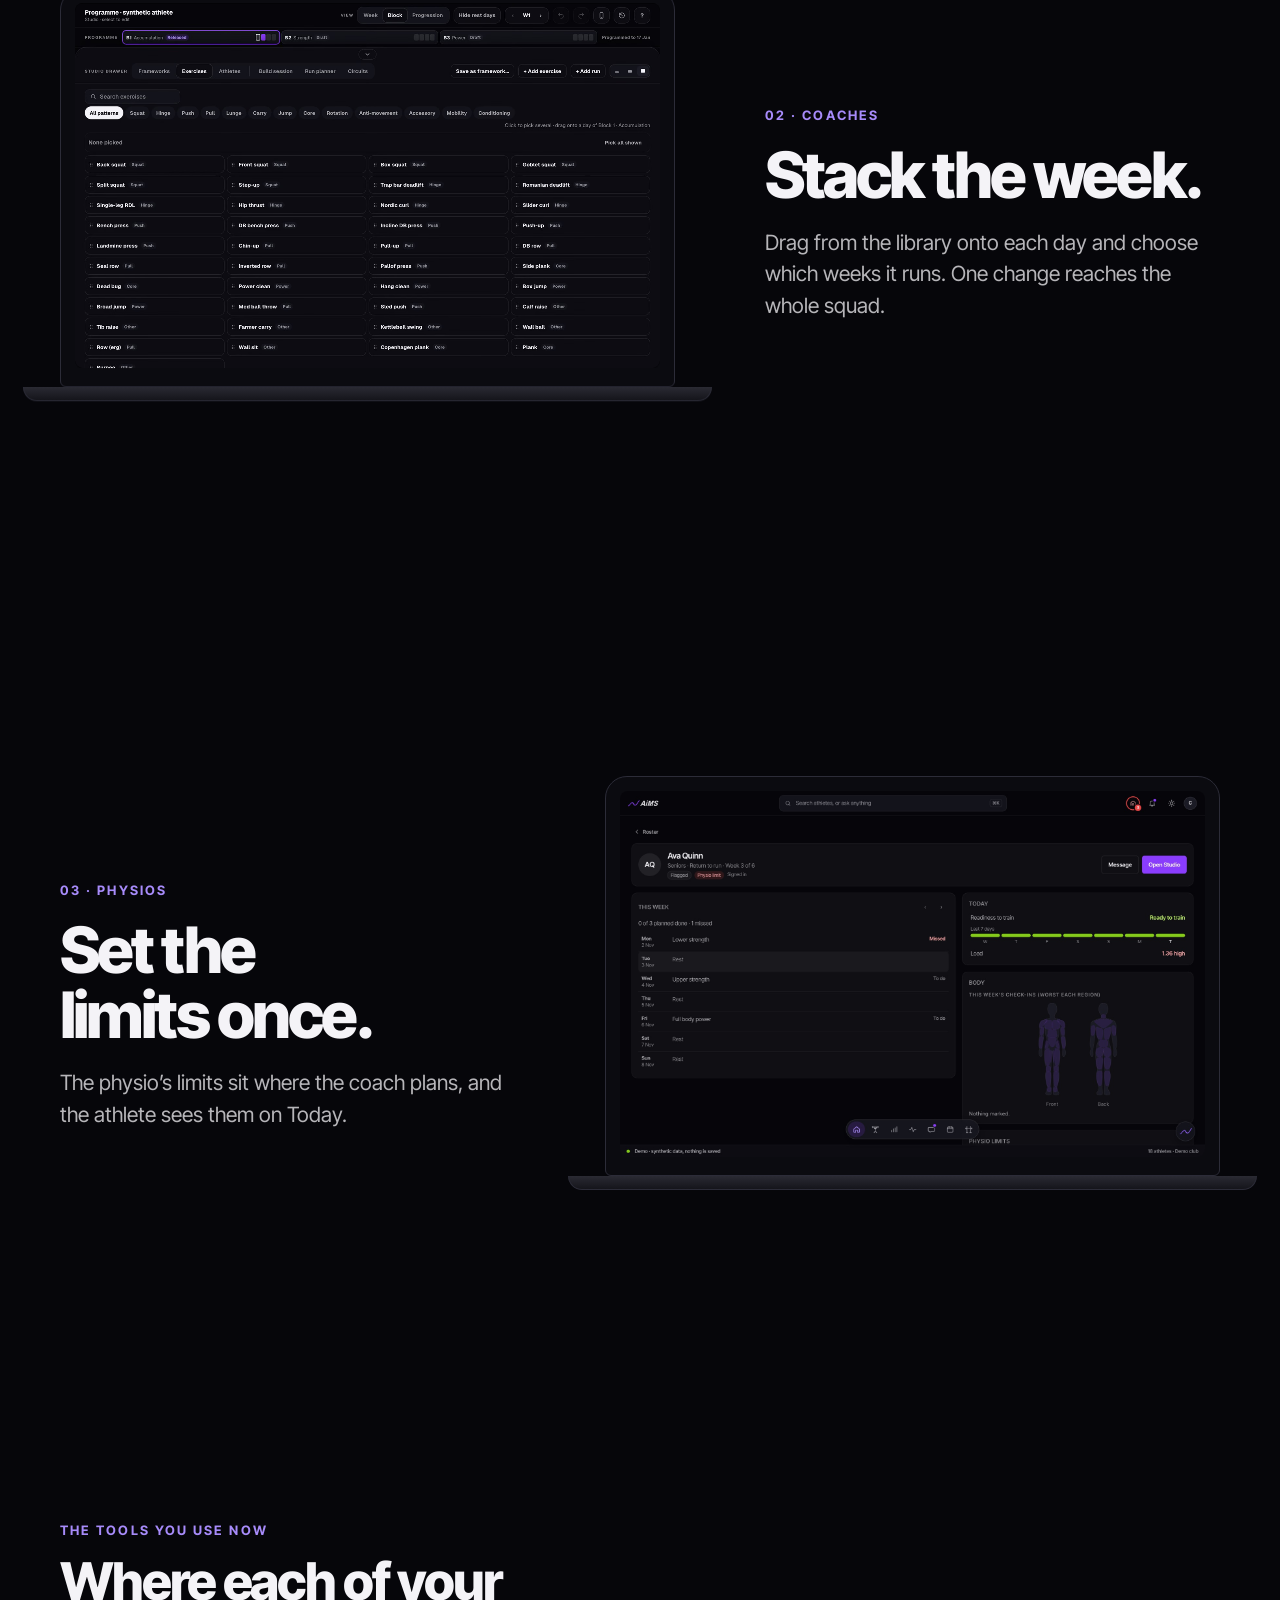
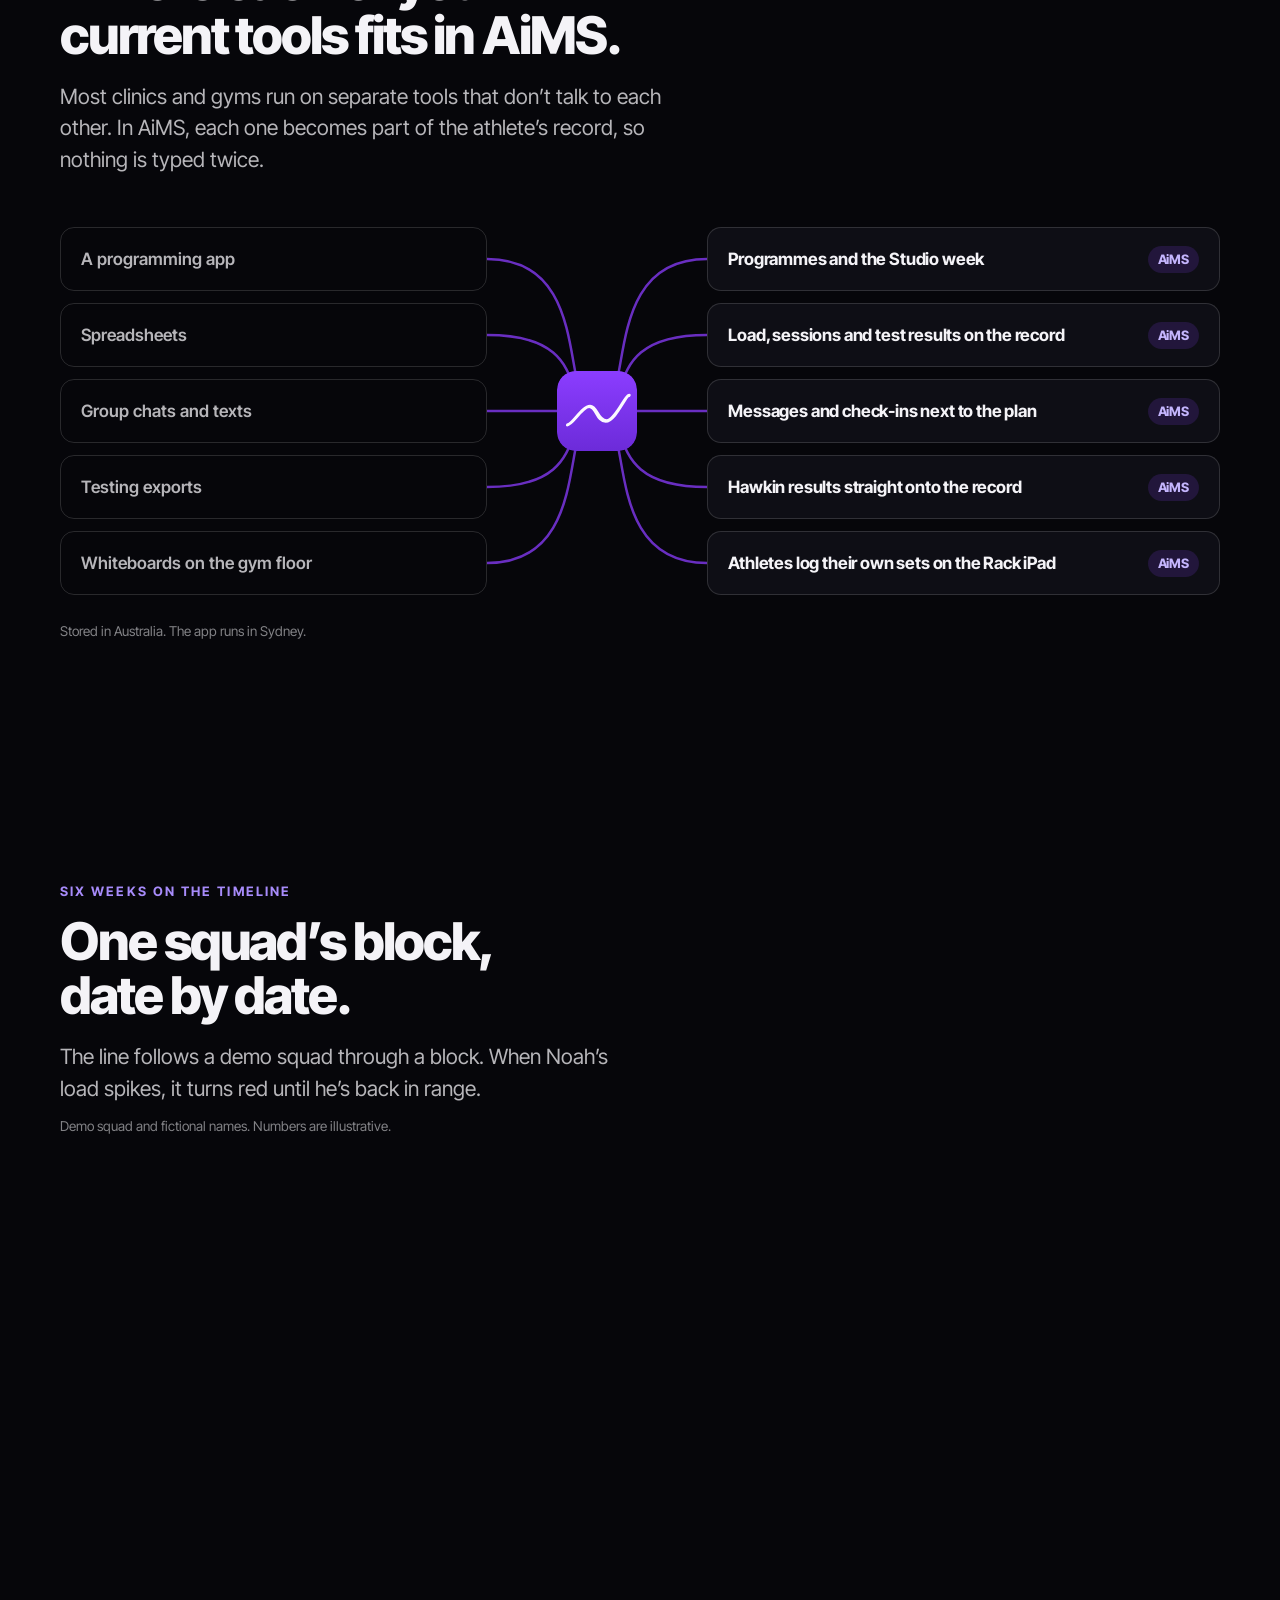
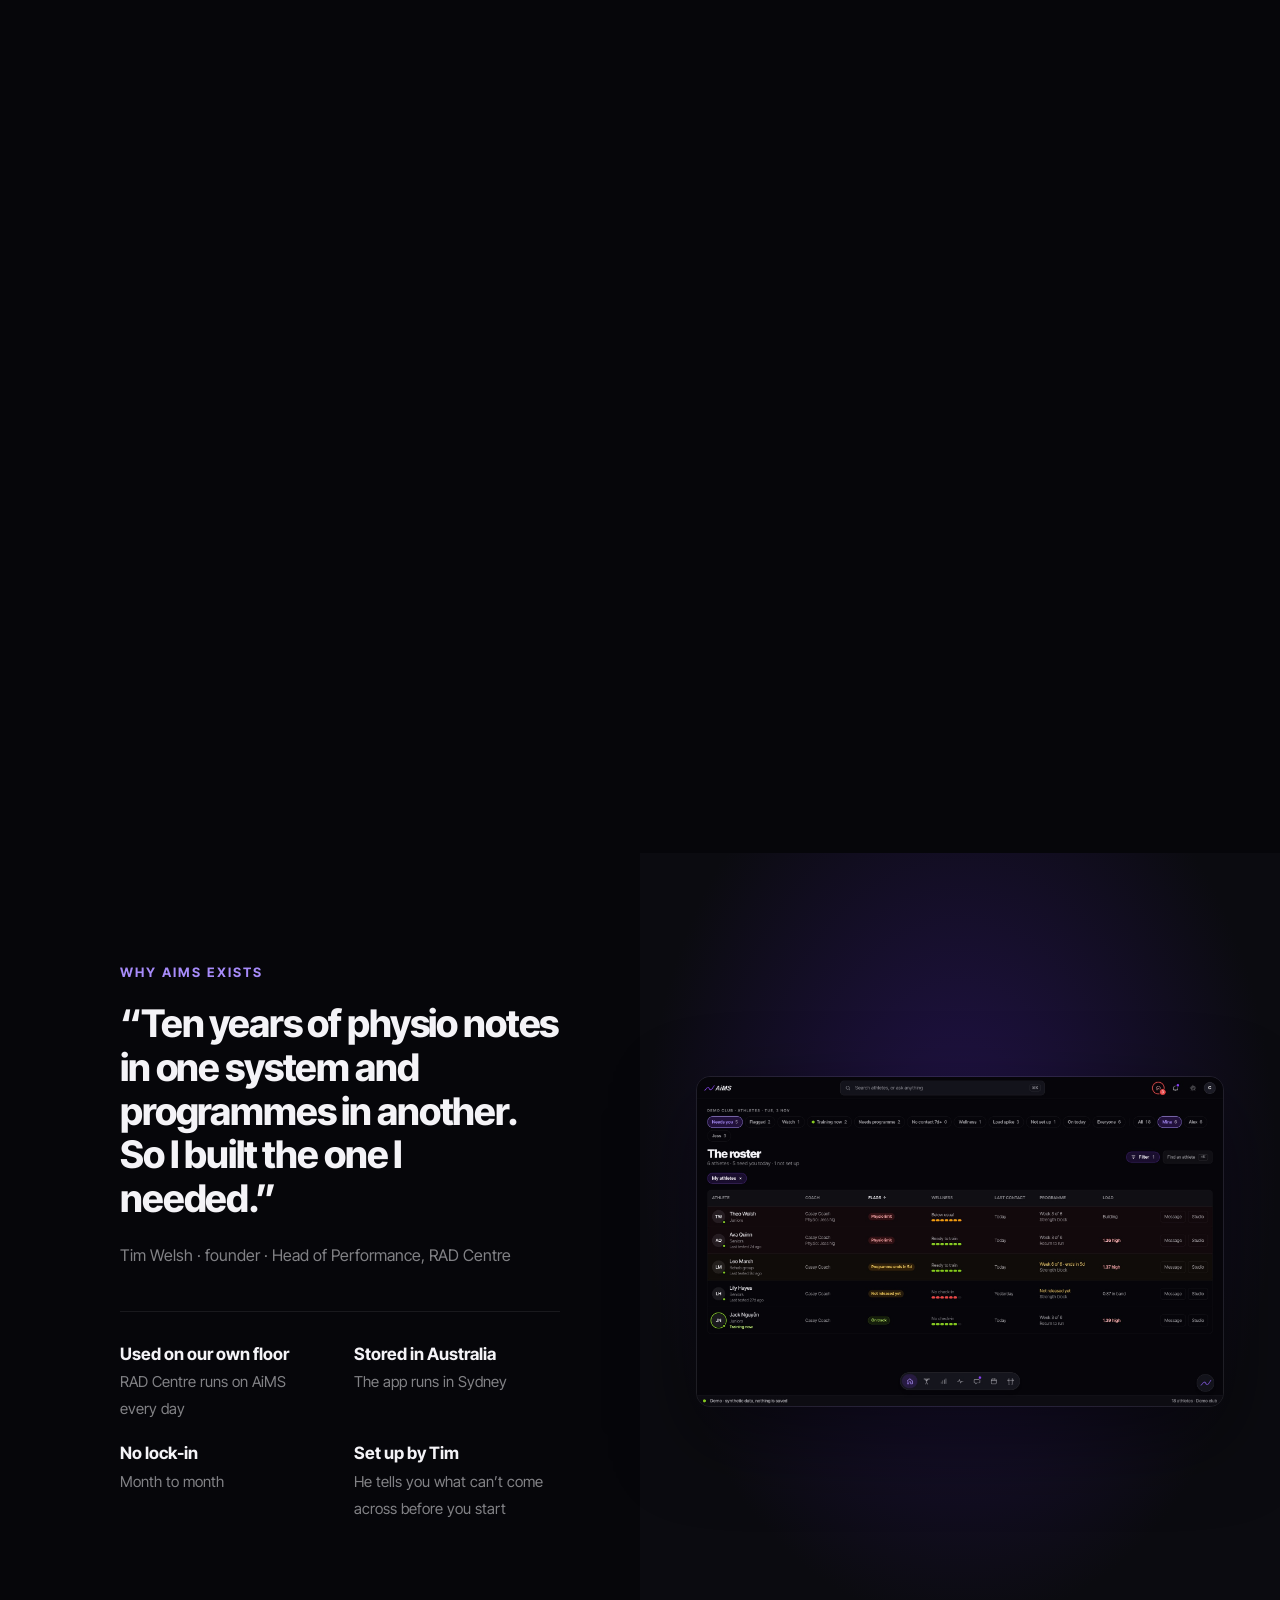
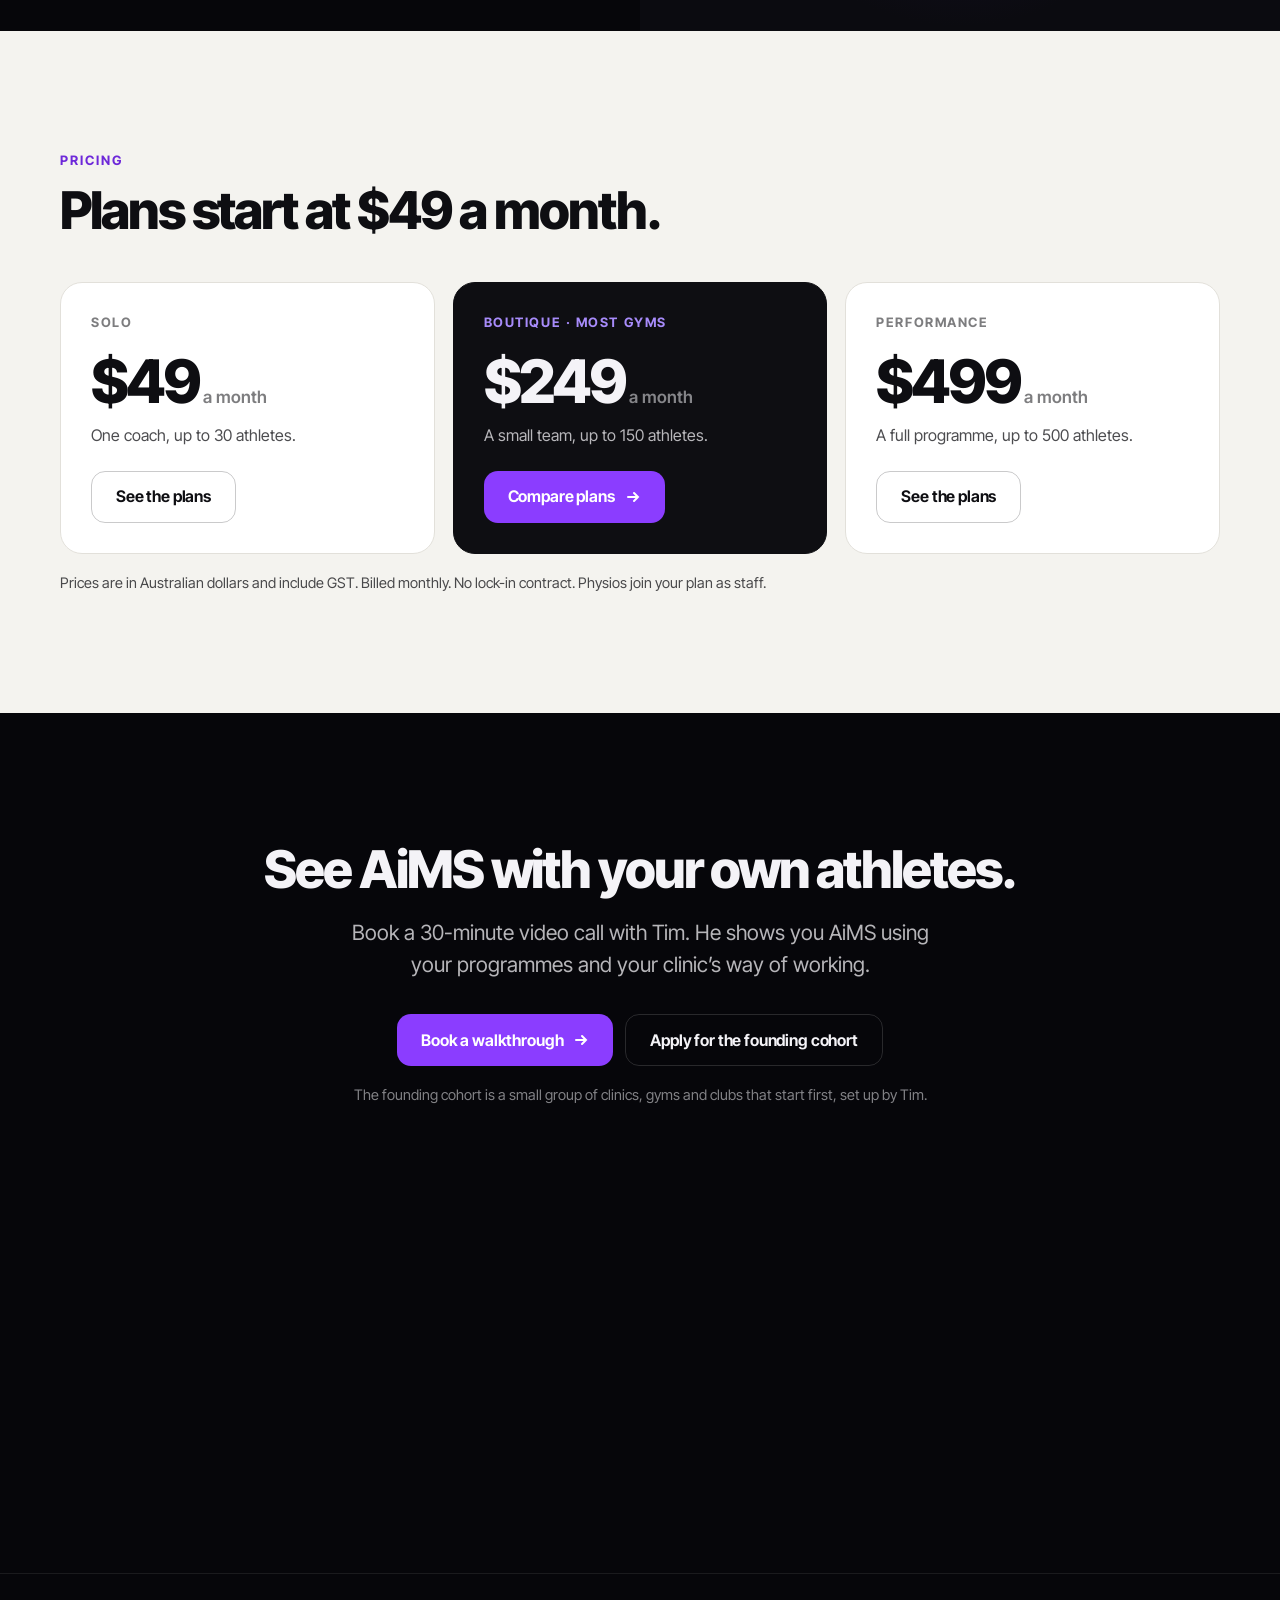
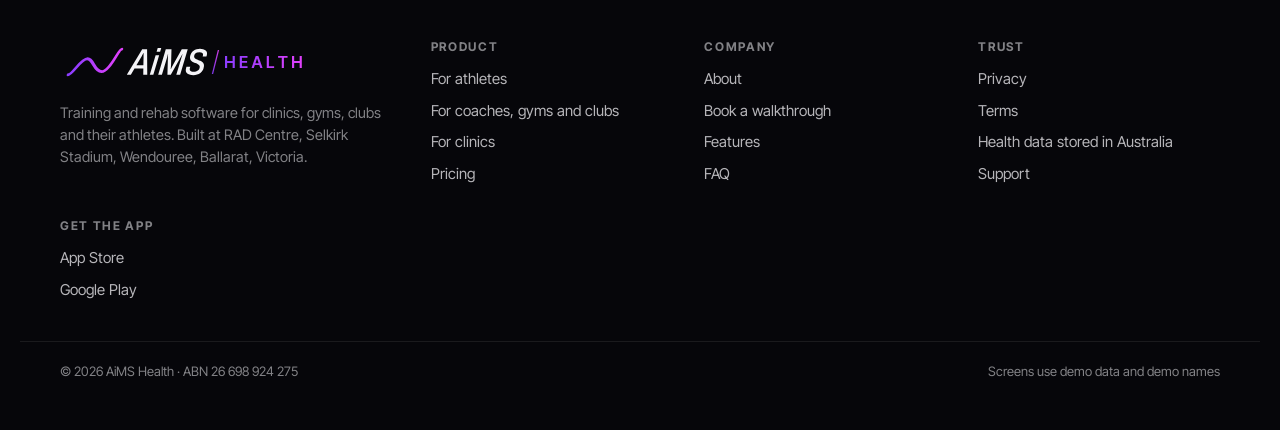
==== commit 41368094: "Launch the v5 website on aimshealth.com.au New home, athletes, coaches, clinics, pricing, features, " ====
--- a/index.html
+++ b/index.html
@@ -1,808 +1,37 @@
-<!doctype html>
-<html lang="en">
-<head>
-<meta charset="utf-8">
-<meta name="viewport" content="width=device-width, initial-scale=1, viewport-fit=cover">
-<title>AiMS Health — One platform for the whole performance team.</title>
-<meta name="description" content="AiMS Health is the athlete management and clinical platform built for performance teams. Pick your role — athlete, S&C, head coach, allied health — and see the platform built around you. Apply for the 30-day founding cohort trial.">
-<meta name="theme-color" content="#06060a">
-<link rel="icon" type="image/svg+xml" href="/favicon.svg">
-<link rel="icon" type="image/png" sizes="32x32" href="/favicon-32.png">
-<link rel="icon" type="image/png" sizes="16x16" href="/favicon-16.png">
-<link rel="icon" href="/favicon.ico" sizes="any">
-<link rel="apple-touch-icon" sizes="180x180" href="/apple-touch-icon.png">
-<link rel="preconnect" href="https://fonts.googleapis.com">
-<link rel="preconnect" href="https://fonts.gstatic.com" crossorigin>
-<link href="https://fonts.googleapis.com/css2?family=Inter+Tight:wght@400;500;600;700;800;900&family=Barlow+Condensed:wght@500;600;700&family=DM+Mono:wght@400;500&display=swap" rel="stylesheet">
-<style>
-:root{
-  --bg:#06060a;
-  --card-bg:rgba(255,255,255,.03);
-  --card-border:rgba(255,255,255,.06);
-  --hairline:rgba(255,255,255,.06);
-  --text-1:#fff;
-  --text-2:rgba(232,230,240,.72);
-  --text-3:rgba(232,230,240,.52);
-  --aims:#9333ea;
-  --aims-deep:#5b21b6;
-  --aims-light:#a78bfa;
-  --aicare:#06b6d4;
-  --aicare-deep:#155e75;
-  --aicare-light:#67e8f9;
-  --pink:#ec4899;
-  --accent:var(--aims);
-  --accent-soft:rgba(147,51,234,.16);
-}
-*{box-sizing:border-box;margin:0;padding:0}
-html,body{background:var(--bg);color:var(--text-1);font-family:'Inter Tight',system-ui,-apple-system,sans-serif;font-weight:400;line-height:1.45;-webkit-font-smoothing:antialiased;overflow-x:hidden}
-.bg-wave{position:fixed;top:0;left:0;width:100vw;height:80vh;min-height:520px;z-index:0;pointer-events:none;opacity:.18;mix-blend-mode:screen;filter:blur(2px) saturate(1.2)}
-@media(max-width:760px){.bg-wave{display:none}}
-@media(prefers-reduced-motion: no-preference) and (min-width:761px){
-  .bg-wave{animation:bgWaveDrift 24s cubic-bezier(.45,.05,.55,.95) infinite alternate}
-}
-@keyframes bgWaveDrift{
-  0%{transform:translate3d(0,0,0) scaleX(1)}
-  100%{transform:translate3d(0,18px,0) scaleX(1.04)}
-}
-.shell{position:relative;z-index:1}
-body::before{content:'';position:fixed;inset:0;background:radial-gradient(1200px 640px at 18% -12%,rgba(147,51,234,.13),transparent 60%),radial-gradient(900px 520px at 92% 12%,rgba(6,182,212,.10),transparent 60%),radial-gradient(circle at 50% 110%,rgba(147,51,234,.06),transparent 55%);pointer-events:none;z-index:0}
-.shell{position:relative;z-index:1;max-width:1180px;margin:0 auto;padding:24px 28px 88px}
-@media(max-width:640px){.shell{padding:18px 16px 56px}}
-.eyebrow{font-family:'Barlow Condensed',sans-serif;text-transform:uppercase;letter-spacing:.16em;font-weight:600}
-.mono{font-family:'DM Mono',monospace}
+<!doctype html><html lang="en-AU"><head><meta charset="utf-8"><meta name="viewport" content="width=device-width,initial-scale=1,viewport-fit=cover">
+<title>AiMS Health · Training and rehab software for clinics, gyms, clubs and athletes</title><meta name="description" content="AiMS is training and rehab software for clinics, gyms, clubs and their athletes. Athletes train from one plan, coaches build it, and physios set the limits."><link rel="canonical" href="https://aimshealth.com.au/"><meta property="og:type" content="website"><meta property="og:site_name" content="AiMS Health"><meta property="og:title" content="AiMS Health · Training and rehab software for clinics, gyms, clubs and athletes"><meta property="og:description" content="AiMS is training and rehab software for clinics, gyms, clubs and their athletes. Athletes train from one plan, coaches build it, and physios set the limits."><meta property="og:url" content="https://aimshealth.com.au/"><meta property="og:image" content="https://aimshealth.com.au/assets/og/aims-og.png"><meta property="og:image:width" content="1200"><meta property="og:image:height" content="630"><meta property="og:image:alt" content="AiMS Health: training and rehab software for clinics, gyms, clubs and their athletes"><meta property="og:locale" content="en_AU"><meta name="twitter:card" content="summary_large_image"><meta name="twitter:title" content="AiMS Health · Training and rehab software for clinics, gyms, clubs and athletes"><meta name="twitter:description" content="AiMS is training and rehab software for clinics, gyms, clubs and their athletes. Athletes train from one plan, coaches build it, and physios set the limits."><meta name="twitter:image" content="https://aimshealth.com.au/assets/og/aims-og.png"><link rel="icon" href="/favicon.ico" sizes="any">
+<meta name="theme-color" content="#06060A"><link rel="icon" href="assets/logo/favicon.svg" type="image/svg+xml"><link rel="apple-touch-icon" href="assets/logo/apple-touch-icon.png">
+<link rel="preconnect" href="https://fonts.googleapis.com"><link rel="preconnect" href="https://fonts.gstatic.com" crossorigin><link href="https://fonts.googleapis.com/css2?family=Inter+Tight:wght@400..800&display=swap" rel="stylesheet">
+<link rel="stylesheet" href="v4.css"></head><body><a class="skip" href="#main">Skip to content</a>
 
-/* ============= LOGO LOCKUP ============= */
-.lockup{display:inline-flex;align-items:center;gap:12px;line-height:1;text-decoration:none;color:inherit}
-.lockup .word{font-family:'Inter Tight',sans-serif;font-weight:800;letter-spacing:-.03em;line-height:1}
-.lockup .word .ai{background:linear-gradient(180deg,rgba(255,255,255,.97),rgba(255,255,255,.78));-webkit-background-clip:text;-webkit-text-fill-color:transparent;background-clip:text}
-.lockup .word .brand-half{color:var(--text-1);-webkit-text-stroke:.7px var(--aims);paint-order:stroke fill}
-.lockup .word .ai,.lockup .word .brand-half{display:inline}
-.lockup .word .brand-row{display:block;line-height:1}
-.lockup .word .tagline{display:block;font-family:'Barlow Condensed',sans-serif;font-weight:600;font-size:10.5px;letter-spacing:.22em;text-transform:uppercase;color:var(--text-3,rgba(244,243,247,.55));margin-top:3px;line-height:1}
-nav.top .lockup .word{font-size:20px}
-nav.top .lockup .wave{width:42px;height:auto}
-footer .lockup .wave{width:34px;height:auto}
-footer .lockup .word{font-size:19px}
-footer .lockup .word .tagline{display:none}
-/* top logo: wave re-traces itself periodically — alive but restrained */
-@media (prefers-reduced-motion: no-preference){
-  nav.top .lockup .wave-path{stroke-dasharray:100;animation:waveTrace 11s ease-in-out infinite}
-  @keyframes waveTrace{0%{stroke-dashoffset:100}11%{stroke-dashoffset:0}100%{stroke-dashoffset:0}}
-}
-
-/* nav */
-nav.top{display:flex;justify-content:space-between;align-items:center;padding-bottom:8px}
-.nav-cta{padding:10px 20px;border-radius:99px;background:linear-gradient(135deg,var(--aims),var(--pink));color:#fff;font-weight:600;font-size:14px;box-shadow:0 4px 16px rgba(147,51,234,.32);border:0;cursor:pointer;font-family:inherit;text-decoration:none;display:inline-flex;align-items:center;gap:7px;transition:filter .15s,transform .15s}
-.nav-cta:hover{filter:brightness(1.08);transform:translateY(-1px)}
-@media(max-width:560px){.nav-cta{padding:9px 15px;font-size:13px}}
-
-/* ============= HERO: persona pill (no surrounding window) ============= */
-.hero-bar{display:flex;align-items:center;margin-top:34px}
-@media(max-width:760px){.hero-bar{margin-top:26px}}
-@media(max-width:640px){.hero-bar{margin-top:22px}}
-
-/* liquid-glass persona pill */
-.persona-pill-wrap{position:relative;z-index:1;min-width:0}
-.persona-pill{display:inline-flex;gap:4px;padding:5px;border-radius:99px;
-  background:linear-gradient(180deg,rgba(255,255,255,.18) 0%,rgba(255,255,255,.04) 38%,rgba(255,255,255,0) 100%);
-  -webkit-backdrop-filter:blur(20px) saturate(1.4);backdrop-filter:blur(20px) saturate(1.4);
-  border:1px solid rgba(255,255,255,.14);
-  box-shadow:0 10px 34px rgba(0,0,0,.42),inset 0 1px 0 rgba(255,255,255,.28),inset 0 -1px 0 rgba(255,255,255,.04)}
-.seg{border:0;background:transparent;cursor:pointer;font-family:'Inter Tight',sans-serif;font-weight:600;font-size:14px;color:var(--text-3);
-  padding:11px 17px;border-radius:99px;transition:color .2s,background .2s,box-shadow .2s,transform .12s;white-space:nowrap;letter-spacing:-.01em;flex:0 0 auto}
-.seg:hover{color:var(--aicare-light)}
-.seg:active{transform:scale(.97)}
-.seg.active{color:#fff;background:linear-gradient(135deg,var(--aicare) 0%,var(--aims) 100%);box-shadow:0 4px 18px rgba(147,51,234,.42),inset 0 1px 0 rgba(255,255,255,.35)}
-.seg.active:hover{color:#fff}
-/* mobile: pill row scrolls horizontally, Product stays leftmost; page itself never side-scrolls */
-@media(max-width:760px){
-  .persona-pill-wrap{width:100%;overflow-x:auto;overflow-y:hidden;-webkit-overflow-scrolling:touch;scrollbar-width:none;border-radius:99px}
-  .persona-pill-wrap::-webkit-scrollbar{display:none}
-  .persona-pill{display:inline-flex;width:max-content}
-  .seg{padding:11px 15px;font-size:13.5px}
-}
-
-/* hint line under hero bar */
-.hero-hint{margin-top:16px;font-size:13.5px;color:var(--text-3);display:flex;align-items:center;gap:9px;padding-left:6px}
-.hero-hint .pulse{width:8px;height:8px;border-radius:50%;background:var(--aicare);box-shadow:0 0 0 0 rgba(6,182,212,.5);animation:pulse 2.4s infinite}
-@keyframes pulse{0%{box-shadow:0 0 0 0 rgba(6,182,212,.45)}70%{box-shadow:0 0 0 9px rgba(6,182,212,0)}100%{box-shadow:0 0 0 0 rgba(6,182,212,0)}}
-
-/* ============= PERSONA STAGE (swaps) ============= */
-.stage{margin-top:44px;transition:opacity .2s ease,transform .2s ease}
-.stage.swapping{opacity:0;transform:translateY(6px)}
-@media(max-width:640px){.stage{margin-top:30px}}
-
-.p-eyebrow{font-size:13px;letter-spacing:.18em;color:var(--accent-text);margin-bottom:18px;display:flex;align-items:center;gap:10px}
-.p-eyebrow .pip{width:8px;height:8px;border-radius:50%;background:var(--accent);box-shadow:0 0 14px var(--accent)}
-.p-head{font-size:clamp(30px,5.2vw,58px);font-weight:800;line-height:1.05;letter-spacing:-.035em;max-width:22ch;margin-bottom:36px}
-.p-head .p-head-line{display:block}
-.p-head .p-head-line--alt{background:linear-gradient(100deg,#06b6d4,#9333ea 50%,#ec4899);-webkit-background-clip:text;-webkit-text-fill-color:transparent;background-clip:text;font-weight:700}
-@media(max-width:640px){.p-head{margin-bottom:26px}}
-
-.p-body{display:grid;grid-template-columns:1.15fr .85fr;gap:24px;align-items:start}
-@media(max-width:880px){.p-body{grid-template-columns:1fr}}
-
-/* feature grid */
-.feat-grid{display:grid;grid-template-columns:1fr 1fr;gap:14px}
-@media(max-width:520px){.feat-grid{grid-template-columns:1fr}}
-.feat{padding:24px;background:var(--card-bg);border:1px solid var(--card-border);border-radius:20px;position:relative;overflow:hidden;transition:border-color .2s,transform .2s}
-.feat:hover{border-color:rgba(255,255,255,.16);transform:translateY(-2px)}
-.feat::before{content:'';position:absolute;inset:0;background:radial-gradient(60% 90% at 0% 0%,var(--accent-soft),transparent 55%);pointer-events:none}
-.feat .ic{width:38px;height:38px;border-radius:11px;display:flex;align-items:center;justify-content:center;background:rgba(255,255,255,.05);border:1px solid var(--card-border);margin-bottom:16px;color:var(--accent-text);position:relative;z-index:1}
-.feat h5{font-size:16.5px;font-weight:700;letter-spacing:-.015em;margin-bottom:7px;line-height:1.2;position:relative;z-index:1}
-.feat p{font-size:14px;color:var(--text-2);line-height:1.55;position:relative;z-index:1}
-
-/* right rail: testimonial + visual + CTA */
-.rail{display:flex;flex-direction:column;gap:14px}
-.testimonial{padding:26px;background:linear-gradient(180deg,rgba(255,255,255,.045),rgba(255,255,255,.012));border:1px solid var(--card-border);border-radius:20px;position:relative;overflow:hidden}
-.testimonial::before{content:'';position:absolute;inset:0;background:radial-gradient(70% 90% at 100% 0%,var(--accent-soft),transparent 60%);pointer-events:none}
-.testimonial .quote{font-size:16px;line-height:1.55;color:var(--text-1);font-weight:500;margin-bottom:18px;position:relative;z-index:1}
-.testimonial .quote::before{content:'"';color:var(--accent-text);font-size:34px;font-weight:800;line-height:0;display:inline-block;vertical-align:-7px;margin-right:5px}
-.testimonial .who{display:flex;align-items:center;gap:12px;position:relative;z-index:1}
-.testimonial .av{width:38px;height:38px;border-radius:50%;background:linear-gradient(135deg,var(--aicare),var(--aims));flex-shrink:0;display:flex;align-items:center;justify-content:center;font-weight:800;color:#fff;font-size:13px}
-.testimonial .name{font-weight:700;font-size:14px;line-height:1.2}
-.testimonial .role{font-size:12.5px;color:var(--text-3);line-height:1.3;margin-top:2px}
-.testimonial .tag{position:absolute;top:18px;right:18px;font-size:10px;letter-spacing:.14em;color:var(--text-3);z-index:1;border:1px solid var(--card-border);padding:3px 8px;border-radius:99px}
-
-.visual{border:1px solid rgba(255,255,255,.06);border-radius:20px;background:linear-gradient(160deg,rgba(255,255,255,.025),rgba(255,255,255,.005));min-height:240px;display:flex;flex-direction:column;align-items:center;justify-content:center;gap:10px;color:var(--text-3);text-align:center;padding:18px;position:relative;overflow:hidden}
-.visual.has-mock{padding:18px}
-.visual.has-mock .vlabel,.visual.has-mock .vsub{display:none}
-
-/* feature-mock — per-persona surface mockups */
-.fm{width:100%;max-width:340px;border-radius:16px;background:linear-gradient(160deg,rgba(15,15,22,.85),rgba(8,8,12,.92));border:1px solid rgba(255,255,255,.06);box-shadow:0 18px 50px rgba(0,0,0,.35);padding:14px 14px 16px;position:relative;overflow:hidden;text-align:left;font-family:'Inter Tight',sans-serif}
-.fm-eyebrow{font-family:'Barlow Condensed',sans-serif;font-size:9.5px;font-weight:600;letter-spacing:.22em;text-transform:uppercase;color:rgba(244,243,247,.46);line-height:1}
-.fm-eyebrow.aim{color:rgba(196,181,253,.7)}
-.fm-row{display:flex;align-items:center;justify-content:space-between;gap:8px;margin-bottom:10px}
-.fm-title{font-weight:700;font-size:15px;color:#f4f3f7;letter-spacing:-.02em;line-height:1.1;margin-bottom:3px}
-.fm-sub{font-family:'DM Mono',ui-monospace,monospace;font-size:10.5px;color:rgba(244,243,247,.45);letter-spacing:.04em;margin-bottom:10px}
-.fm-chip{display:inline-flex;align-items:center;gap:5px;font-family:'Barlow Condensed',sans-serif;font-size:9.5px;font-weight:600;letter-spacing:.18em;text-transform:uppercase;padding:4px 9px;border-radius:99px;line-height:1}
-.fm-chip .dot{width:6px;height:6px;border-radius:50%}
-.fm-chip.track{background:rgba(132,204,22,.14);color:#bef264;border:1px solid rgba(132,204,22,.3)}
-.fm-chip.track .dot{background:#84cc16}
-.fm-chip.build{background:rgba(244,243,247,.05);color:rgba(244,243,247,.6);border:1px solid rgba(244,243,247,.1)}
-.fm-chip.build .dot{background:rgba(244,243,247,.5)}
-.fm-chip.alert{background:rgba(239,68,68,.13);color:#fca5a5;border:1px solid rgba(239,68,68,.32)}
-.fm-chip.alert .dot{background:#ef4444}
-.fm-chip.catch{background:rgba(245,158,11,.13);color:#fcd34d;border:1px solid rgba(245,158,11,.32)}
-.fm-chip.catch .dot{background:#f59e0b}
-.fm-label{font-family:'Barlow Condensed',sans-serif;font-size:9.5px;font-weight:600;letter-spacing:.2em;text-transform:uppercase;color:rgba(244,243,247,.42);margin-top:10px;margin-bottom:5px}
-.fm-ex{display:flex;align-items:center;gap:10px;padding:7px 8px;border-radius:9px;background:rgba(255,255,255,.018);border:1px solid rgba(255,255,255,.04);margin-bottom:4px}
-.fm-ex.done{background:linear-gradient(100deg,rgba(132,204,22,.06),rgba(132,204,22,.02));border-color:rgba(132,204,22,.22)}
-.fm-badge{font-family:'DM Mono',ui-monospace,monospace;font-size:9px;font-weight:700;padding:3px 6px;border-radius:5px;background:rgba(147,51,234,.18);color:#c4b5fd;letter-spacing:.04em;min-width:22px;text-align:center}
-.fm-ex.done .fm-badge{background:rgba(132,204,22,.18);color:#bef264}
-.fm-name{flex:1;font-size:11.5px;color:rgba(244,243,247,.86);font-weight:500;letter-spacing:-.01em;white-space:nowrap;overflow:hidden;text-overflow:ellipsis}
-.fm-dose{font-family:'DM Mono',ui-monospace,monospace;font-size:10.5px;color:rgba(244,243,247,.65);letter-spacing:.04em}
-.fm-divider{height:1px;background:linear-gradient(90deg,transparent,rgba(255,255,255,.08),transparent);margin:6px 0}
-.fm-mic{position:absolute;bottom:14px;right:14px;width:34px;height:34px;border-radius:50%;background:linear-gradient(135deg,#9333ea,#ec4899);display:flex;align-items:center;justify-content:center;box-shadow:0 6px 18px rgba(147,51,234,.42)}
-.fm-mic svg{width:16px;height:16px;stroke:#fff;stroke-width:2;fill:none;stroke-linecap:round;stroke-linejoin:round}
-
-/* SC — squad rack mockup */
-.fm-sc{max-width:380px}
-.fm-weeks{display:flex;gap:5px;margin-bottom:10px}
-.fm-week{flex:1;height:18px;border-radius:5px;background:rgba(255,255,255,.04);border:1px solid rgba(255,255,255,.06);display:flex;align-items:center;justify-content:center;font-family:'DM Mono',ui-monospace,monospace;font-size:9px;color:rgba(244,243,247,.45);letter-spacing:.04em}
-.fm-week.active{background:linear-gradient(100deg,#9333ea,#ec4899);color:#fff;border-color:rgba(255,255,255,.18);font-weight:700;box-shadow:0 4px 14px rgba(147,51,234,.32)}
-.fm-cols{display:grid;grid-template-columns:1fr 1fr;gap:8px}
-.fm-col{padding:8px;border-radius:9px;background:rgba(255,255,255,.018);border:1px solid rgba(255,255,255,.05)}
-.fm-col-head{font-family:'Barlow Condensed',sans-serif;font-size:10px;font-weight:700;text-transform:uppercase;letter-spacing:.16em;color:rgba(244,243,247,.78);margin-bottom:6px;display:flex;justify-content:space-between;align-items:center}
-.fm-col-head .cnt{font-family:'DM Mono',ui-monospace,monospace;font-size:8.5px;color:rgba(244,243,247,.42);letter-spacing:.04em}
-.fm-mini{display:flex;align-items:center;gap:6px;padding:5px 6px;margin-bottom:3px;border-radius:6px;background:rgba(255,255,255,.022)}
-.fm-mini .fm-badge{font-size:8px;padding:2px 5px}
-.fm-mini-name{font-size:10.5px;color:rgba(244,243,247,.78);letter-spacing:-.01em;flex:1;white-space:nowrap;overflow:hidden;text-overflow:ellipsis}
-.fm-mini-dose{font-family:'DM Mono',ui-monospace,monospace;font-size:9.5px;color:rgba(244,243,247,.55)}
-
-/* Coach — squad pulse mockup */
-.fm-coach{max-width:340px}
-.fm-pulse-grid{display:grid;grid-template-columns:repeat(5,1fr);gap:7px;margin-top:6px;margin-bottom:12px}
-.fm-pulse-ath{position:relative;aspect-ratio:1;border-radius:50%;background:linear-gradient(135deg,rgba(147,51,234,.25),rgba(236,72,153,.18));border:1px solid rgba(255,255,255,.08);display:flex;align-items:center;justify-content:center;font-family:'DM Mono',ui-monospace,monospace;font-size:9px;font-weight:700;color:#f4f3f7;letter-spacing:.04em}
-.fm-pulse-ath .ring{position:absolute;inset:-2px;border-radius:50%;border:2px solid transparent}
-.fm-pulse-ath.ok .ring{border-color:#84cc16}
-.fm-pulse-ath.amber .ring{border-color:#f59e0b}
-.fm-pulse-ath.red .ring{border-color:#ef4444}
-.fm-pulse-ath.grey .ring{border-color:rgba(244,243,247,.18)}
-.fm-summary{display:grid;grid-template-columns:repeat(4,1fr);gap:6px;margin-top:8px}
-.fm-stat{padding:6px 7px;border-radius:7px;background:rgba(255,255,255,.022);border:1px solid rgba(255,255,255,.045);text-align:center}
-.fm-stat .n{font-family:'DM Mono',ui-monospace,monospace;font-size:14px;font-weight:700;color:#f4f3f7;letter-spacing:-.02em;line-height:1}
-.fm-stat .n.ok{color:#bef264}
-.fm-stat .n.amber{color:#fcd34d}
-.fm-stat .n.red{color:#fca5a5}
-.fm-stat .l{font-family:'Barlow Condensed',sans-serif;font-size:8px;font-weight:600;letter-spacing:.16em;text-transform:uppercase;color:rgba(244,243,247,.5);margin-top:3px;line-height:1}
-
-/* Allied — AiCare consult mockup */
-.fm-allied{max-width:340px}
-.fm-allied-head{display:flex;gap:10px;align-items:center;margin-bottom:12px}
-.fm-allied-av{width:36px;height:36px;border-radius:50%;background:linear-gradient(135deg,#06b6d4,#22d3ee);display:flex;align-items:center;justify-content:center;color:#072e34;font-weight:800;font-size:13px;letter-spacing:-.02em}
-.fm-allied-meta{flex:1;line-height:1.15}
-.fm-allied-meta .n{font-size:13px;color:#f4f3f7;font-weight:600;letter-spacing:-.01em}
-.fm-allied-meta .t{font-family:'DM Mono',ui-monospace,monospace;font-size:10px;color:rgba(244,243,247,.45);letter-spacing:.04em;margin-top:2px}
-.fm-soap{display:grid;grid-template-columns:repeat(4,1fr);gap:5px;margin-bottom:10px}
-.fm-soap-cell{padding:6px 7px;border-radius:7px;background:rgba(255,255,255,.022);border:1px solid rgba(255,255,255,.045);text-align:left}
-.fm-soap-cell .lt{font-family:'DM Mono',ui-monospace,monospace;font-size:9px;font-weight:700;color:#67e8f9;letter-spacing:.04em;margin-bottom:3px}
-.fm-soap-cell .lc{font-size:9.5px;color:rgba(244,243,247,.55);line-height:1.3}
-.fm-body{display:flex;justify-content:center;margin-bottom:10px}
-.fm-body svg{width:60px;height:auto}
-.fm-tyro{display:flex;align-items:center;justify-content:space-between;padding:8px 11px;border-radius:9px;background:linear-gradient(100deg,rgba(6,182,212,.12),rgba(34,211,238,.06));border:1px solid rgba(34,211,238,.25)}
-.fm-tyro .l{font-family:'Barlow Condensed',sans-serif;font-size:10px;font-weight:600;letter-spacing:.16em;text-transform:uppercase;color:#67e8f9}
-.fm-tyro .a{font-family:'DM Mono',ui-monospace,monospace;font-size:11.5px;color:#f4f3f7;font-weight:700;letter-spacing:.04em}
-
-.visual::before{content:'';position:absolute;inset:0;background:radial-gradient(70% 100% at 50% 0%,var(--accent-soft),transparent 60%);pointer-events:none}
-.visual .vlabel{font-size:13px;font-weight:600;color:var(--text-2);position:relative;z-index:1}
-.visual .vsub{font-size:11.5px;letter-spacing:.12em;position:relative;z-index:1}
-
-.rail-cta{padding:24px;border-radius:20px;background:linear-gradient(135deg,rgba(147,51,234,.14),rgba(6,182,212,.08));border:1px solid rgba(147,51,234,.22);position:relative;overflow:hidden}
-.rail-cta h4{font-size:18px;font-weight:800;letter-spacing:-.02em;margin-bottom:6px}
-.rail-cta p{font-size:13.5px;color:var(--text-2);line-height:1.5;margin-bottom:16px}
-.rail-cta .btn{width:100%;justify-content:center}
-
-/* ============= PRODUCT VIEW (three product cards) ============= */
-.prod-list{display:flex;flex-direction:column;gap:18px}
-.prod-card{display:grid;grid-template-columns:1.35fr .65fr;gap:30px;padding:34px 36px;border-radius:24px;
-  background:var(--card-bg);border:1px solid var(--card-border);position:relative;overflow:hidden;transition:border-color .2s}
-.prod-card:hover{border-color:rgba(255,255,255,.14)}
-.prod-card::before{content:'';position:absolute;inset:0;background:radial-gradient(60% 120% at 0% 0%,var(--pc-soft),transparent 55%);pointer-events:none}
-.prod-card>*{position:relative;z-index:1}
-.prod-card.aims{--pc:var(--aims);--pc-text:var(--aims-light);--pc-soft:rgba(147,51,234,.16)}
-.prod-card.aicare{--pc:var(--aicare);--pc-text:var(--aicare-light);--pc-soft:rgba(6,182,212,.16)}
-.prod-card.plus{--pc:#a78bfa;--pc-text:#c4b5fd;--pc-soft:rgba(147,51,234,.14)}
-@media(max-width:760px){.prod-card{grid-template-columns:1fr;gap:22px;padding:28px 22px}}
-.prod-main .pc-mark{display:inline-flex;align-items:center;gap:10px;margin-bottom:14px}
-.prod-main .pc-mark .word{font-family:'Inter Tight',sans-serif;font-weight:800;letter-spacing:-.03em;font-size:30px}
-.prod-main .pc-mark .word .ai{background:linear-gradient(180deg,rgba(255,255,255,.97),rgba(255,255,255,.78));-webkit-background-clip:text;-webkit-text-fill-color:transparent;background-clip:text}
-.prod-main .pc-mark .word .brand-half{color:var(--text-1);-webkit-text-stroke:.7px var(--pc);paint-order:stroke fill}
-.prod-main .pc-mark .wave{width:46px;height:auto}
-.prod-main .statement{font-size:clamp(17px,2vw,21px);color:var(--text-1);font-weight:500;line-height:1.4;letter-spacing:-.015em;margin-bottom:20px;max-width:40ch}
-.prod-main .statement b{color:var(--pc-text);font-weight:600}
-.prod-feats{display:flex;flex-wrap:wrap;gap:9px}
-.prod-feat{display:inline-flex;align-items:center;gap:8px;padding:9px 14px;border-radius:99px;background:rgba(255,255,255,.04);border:1px solid var(--card-border);font-size:13.5px;color:var(--text-2);font-weight:500}
-.prod-feat svg{width:14px;height:14px;color:var(--pc-text);flex-shrink:0}
-.prod-side{display:flex;flex-direction:column;gap:14px}
-.price-box{padding:20px 22px;border-radius:18px;background:rgba(255,255,255,.035);border:1px solid var(--card-border)}
-.price-box .pb-label{font-family:'Barlow Condensed',sans-serif;text-transform:uppercase;letter-spacing:.14em;font-size:11.5px;color:var(--text-3);margin-bottom:14px}
-.tier-row{display:flex;justify-content:space-between;align-items:baseline;gap:12px;padding:9px 0;border-bottom:1px solid rgba(255,255,255,.05)}
-.tier-row:last-child{border-bottom:0}
-.tier-row .tn{font-size:14px;font-weight:600;color:var(--text-2)}
-.tier-row .tp{font-family:'DM Mono',monospace;font-size:15px;font-weight:500;color:var(--text-1);white-space:nowrap}
-.tier-row .tp .per{font-size:11px;color:var(--text-3);margin-left:1px}
-.tier-row.entry .tn{color:var(--text-1)}
-.tier-row.entry .tp{color:var(--pc-text)}
-.tier-row.entry .tn::after{content:'·  entry';font-family:'Barlow Condensed',sans-serif;text-transform:uppercase;letter-spacing:.1em;font-size:9.5px;color:var(--pc-text);margin-left:8px;vertical-align:1px}
-.prod-side .btn{width:100%;justify-content:center}
-.prod-side .pc-note{font-size:11.5px;color:var(--text-3);text-align:center;line-height:1.4}
-
-/* ============= FOUNDING COHORT ============= */
-.cohort{margin-top:80px;padding:48px;border-radius:28px;background:linear-gradient(135deg,rgba(147,51,234,.12),rgba(6,182,212,.08));border:1px solid rgba(147,51,234,.22);position:relative;overflow:hidden}
-@media(max-width:640px){.cohort{margin-top:56px;padding:32px 22px;border-radius:22px}}
-.cohort::before{content:'';position:absolute;top:-60%;right:-8%;width:55%;height:200%;background:radial-gradient(circle,rgba(6,182,212,.16),transparent 60%);pointer-events:none}
-.cohort .eyebrow{font-size:12.5px;color:var(--aicare-light);margin-bottom:16px;position:relative;z-index:1}
-.cohort h2{font-size:clamp(26px,4vw,42px);font-weight:800;letter-spacing:-.03em;line-height:1.08;margin-bottom:14px;max-width:20ch;position:relative;z-index:1}
-.cohort p{font-size:16px;color:var(--text-2);line-height:1.55;max-width:58ch;margin-bottom:26px;position:relative;z-index:1}
-.cohort-feats{display:grid;grid-template-columns:repeat(3,1fr);gap:18px;margin-bottom:30px;position:relative;z-index:1}
-@media(max-width:720px){.cohort-feats{grid-template-columns:1fr}}
-.cohort-feat{display:flex;gap:12px;font-size:14px;color:var(--text-2);line-height:1.5}
-.cohort-feat .check{flex-shrink:0;width:22px;height:22px;border-radius:50%;background:linear-gradient(135deg,var(--aims),var(--pink));display:flex;align-items:center;justify-content:center;color:#fff;font-size:12px;font-weight:800;margin-top:1px}
-.cohort-feat strong{color:var(--text-1);font-weight:600}
-.cohort .row{display:flex;gap:14px;align-items:center;flex-wrap:wrap;position:relative;z-index:1}
-.cohort .small{font-size:12.5px;color:var(--text-3);line-height:1.4;max-width:34ch}
-
-/* buttons */
-.btn{display:inline-flex;align-items:center;gap:8px;padding:14px 26px;border-radius:99px;font-weight:600;font-size:15px;text-decoration:none;transition:transform .15s,filter .15s;cursor:pointer;border:0;font-family:inherit;color:#fff}
-.btn-primary{background:linear-gradient(135deg,var(--aims) 0%,var(--pink) 100%);box-shadow:0 8px 30px rgba(147,51,234,.34)}
-.btn-primary:hover{transform:translateY(-1px);filter:brightness(1.08)}
-
-/* ============= FOOTER ============= */
-footer{margin-top:96px;padding-top:44px;border-top:1px solid var(--card-border);display:grid;grid-template-columns:1.6fr 1fr 1fr;gap:36px}
-@media(max-width:680px){footer{grid-template-columns:1fr;gap:32px}}
-footer h6{font-family:'Barlow Condensed',sans-serif;font-size:13px;font-weight:600;text-transform:uppercase;letter-spacing:.14em;margin-bottom:14px;color:var(--text-2)}
-footer .col p,footer .col a{color:var(--text-3);font-size:14px;line-height:1.75;display:block;text-decoration:none}
-footer .col a:hover{color:var(--text-1)}
-footer .brand-col p{margin-top:14px;max-width:38ch;line-height:1.6}
-.socials{display:flex;gap:10px;margin-top:18px}
-.social-chip{width:38px;height:38px;border-radius:11px;display:flex;align-items:center;justify-content:center;background:var(--card-bg);border:1px solid var(--card-border);color:var(--text-2);transition:color .15s,border-color .15s,transform .15s}
-.social-chip:hover{color:var(--text-1);border-color:rgba(255,255,255,.2);transform:translateY(-2px)}
-.social-chip svg{width:19px;height:19px}
-.secondary-ig{font-size:12.5px;color:var(--text-3);margin-top:12px}
-.secondary-ig a{display:inline;color:var(--aicare-light)}
-footer .legal{grid-column:1/-1;margin-top:40px;padding-top:22px;border-top:1px solid var(--card-border);font-size:12px;color:var(--text-3);display:flex;justify-content:space-between;gap:12px}
-@media(max-width:560px){footer .legal{flex-direction:column;gap:6px}}
-
-/* ============= TRIAL MODAL ============= */
-.modal-overlay{position:fixed;inset:0;z-index:100;background:rgba(4,4,8,.72);-webkit-backdrop-filter:blur(8px);backdrop-filter:blur(8px);display:none;align-items:flex-start;justify-content:center;padding:48px 18px;overflow-y:auto}
-.modal-overlay.open{display:flex}
-.modal{width:100%;max-width:520px;background:linear-gradient(180deg,#0c0c14,#08080e);border:1px solid rgba(255,255,255,.1);border-radius:26px;padding:34px;position:relative;box-shadow:0 30px 90px rgba(0,0,0,.6);animation:modalIn .26s ease}
-@keyframes modalIn{from{opacity:0;transform:translateY(14px) scale(.985)}to{opacity:1;transform:none}}
-@media(max-width:560px){.modal{padding:26px 20px;border-radius:22px}.modal-overlay{padding:20px 12px}}
-.modal .close{position:absolute;top:18px;right:18px;width:34px;height:34px;border-radius:50%;border:1px solid var(--card-border);background:var(--card-bg);color:var(--text-2);cursor:pointer;display:flex;align-items:center;justify-content:center;font-size:18px;transition:color .15s,border-color .15s}
-.modal .close:hover{color:var(--text-1);border-color:rgba(255,255,255,.2)}
-.modal .eyebrow{font-size:12px;color:var(--aicare-light);margin-bottom:10px}
-.modal h3{font-size:24px;font-weight:800;letter-spacing:-.025em;margin-bottom:6px}
-.modal .lead{font-size:14px;color:var(--text-2);line-height:1.5;margin-bottom:24px}
-.field{margin-bottom:15px}
-.field label{display:block;font-size:13px;font-weight:600;color:var(--text-2);margin-bottom:7px}
-.field label .opt{color:var(--text-3);font-weight:400}
-.field input,.field select,.field textarea{width:100%;padding:12px 14px;background:rgba(255,255,255,.04);border:1px solid var(--card-border);border-radius:12px;color:var(--text-1);font-family:inherit;font-size:15px;transition:border-color .15s,background .15s}
-.field input:focus,.field select:focus,.field textarea:focus{outline:none;border-color:var(--aims);background:rgba(255,255,255,.06)}
-.field textarea{resize:vertical;min-height:88px;line-height:1.5}
-.field select{appearance:none;background-image:url("data:image/svg+xml,%3Csvg xmlns='http://www.w3.org/2000/svg' width='16' height='16' viewBox='0 0 24 24' fill='none' stroke='%23999' stroke-width='2'%3E%3Cpath d='M6 9l6 6 6-6'/%3E%3C/svg%3E");background-repeat:no-repeat;background-position:right 14px center;padding-right:40px}
-.modal .submit{width:100%;justify-content:center;margin-top:8px}
-.modal .submit[disabled]{opacity:.6;cursor:default}
-.form-msg{margin-top:14px;padding:14px 16px;border-radius:12px;font-size:14px;line-height:1.5;display:none}
-.form-msg.show{display:block}
-.form-msg.ok{background:rgba(6,182,212,.12);border:1px solid rgba(6,182,212,.3);color:var(--aicare-light)}
-.form-msg.err{background:rgba(236,72,153,.1);border:1px solid rgba(236,72,153,.3);color:#fbb6d6}
-.form-msg a{color:#fff;font-weight:600}
-.modal .modal-success{text-align:center;padding:24px 8px}
-.modal .modal-success .big{width:64px;height:64px;border-radius:50%;background:linear-gradient(135deg,var(--aicare),var(--aims));display:flex;align-items:center;justify-content:center;margin:0 auto 18px;color:#fff}
-.modal .modal-success h3{margin-bottom:8px}
-.modal .modal-success p{font-size:15px;color:var(--text-2);line-height:1.55}
-.hidden{display:none !important}
-
-/* ============= FIRST-LOAD HERO ENTRANCE ============= */
-.intro{position:fixed;inset:0;z-index:300;background:var(--bg);display:flex;align-items:center;justify-content:center;pointer-events:none;
-  animation:introOut 3.6s ease forwards}
-.intro::before{content:'';position:absolute;inset:0;background:radial-gradient(900px 500px at 50% 42%,rgba(147,51,234,.14),transparent 60%),radial-gradient(700px 420px at 50% 42%,rgba(6,182,212,.10),transparent 60%);pointer-events:none}
-.intro-mark{position:relative;display:flex;flex-direction:column;align-items:center;gap:22px;animation:introShrink 3.6s cubic-bezier(.65,0,.35,1) forwards}
-.intro-mark .wave{width:min(210px,52vw);height:auto}
-.intro-mark .intro-path{stroke-dasharray:100;stroke-dashoffset:100;animation:introTrace 1.8s ease .3s forwards}
-.intro-mark .word{font-family:'Inter Tight',sans-serif;font-weight:800;letter-spacing:-.035em;font-size:clamp(34px,7vw,60px);line-height:1;opacity:0;animation:introWord 1.1s ease 1.3s forwards}
-.intro-mark .word .ai{background:linear-gradient(180deg,rgba(255,255,255,.97),rgba(255,255,255,.78));-webkit-background-clip:text;-webkit-text-fill-color:transparent;background-clip:text}
-.intro-mark .word .brand-half{color:var(--text-1);-webkit-text-stroke:.8px var(--aims);paint-order:stroke fill}
-@keyframes introTrace{from{stroke-dashoffset:100}to{stroke-dashoffset:0}}
-@keyframes introWord{from{opacity:0;transform:translateY(10px)}to{opacity:1;transform:none}}
-@keyframes introShrink{0%,72%{transform:scale(1) translateY(0)}100%{transform:scale(.4) translateY(-36vh);opacity:0}}
-@keyframes introOut{0%,82%{opacity:1;visibility:visible}100%{opacity:0;visibility:hidden}}
-html.no-intro .intro{display:none}
-@media (prefers-reduced-motion: reduce){.intro{display:none}}
-</style>
-<script>
-/* Gate the first-load intro before paint: skip on reduced-motion, on repeat
-   loads this session, or with ?nointro — so there's no flash. */
-(function(){try{
-  var skip = (window.matchMedia && window.matchMedia('(prefers-reduced-motion: reduce)').matches)
-    || sessionStorage.getItem('aimsIntro') || /[?&]nointro/.test(location.search);
-  if(skip){ document.documentElement.classList.add('no-intro'); }
-  else { sessionStorage.setItem('aimsIntro','1'); }
-}catch(e){}})();
-</script>
-</head>
-<body>
-
-<!-- shared SVG defs (wave gradients) -->
-<svg width="0" height="0" style="position:absolute" aria-hidden="true">
-  <defs>
-    <linearGradient id="waveHealthAnim" x1="0" y1="0" x2="60" y2="0" gradientUnits="userSpaceOnUse">
-      <stop offset="0%" stop-color="#06b6d4"><animate attributeName="stop-color" values="#06b6d4;#9333ea;#ec4899;#9333ea;#06b6d4" dur="7s" repeatCount="indefinite"/></stop>
-      <stop offset="50%" stop-color="#9333ea"><animate attributeName="stop-color" values="#9333ea;#ec4899;#06b6d4;#9333ea;#9333ea" dur="7s" repeatCount="indefinite"/></stop>
-      <stop offset="100%" stop-color="#ec4899"><animate attributeName="stop-color" values="#ec4899;#9333ea;#06b6d4;#ec4899;#ec4899" dur="7s" repeatCount="indefinite"/></stop>
-    </linearGradient>
-    <linearGradient id="waveHealth" x1="0" y1="0" x2="60" y2="0" gradientUnits="userSpaceOnUse">
-      <stop offset="0%" stop-color="#06b6d4"/><stop offset="50%" stop-color="#9333ea"/><stop offset="100%" stop-color="#ec4899"/>
-    </linearGradient>
-    <!-- AiMS = violet -->
-    <linearGradient id="waveAims" x1="0" y1="0" x2="60" y2="0" gradientUnits="userSpaceOnUse">
-      <stop offset="0%" stop-color="#6d28d9"/><stop offset="50%" stop-color="#9333ea"/><stop offset="100%" stop-color="#ec4899"/>
-    </linearGradient>
-    <!-- AiCare = cyan -->
-    <linearGradient id="waveAicare" x1="0" y1="0" x2="60" y2="0" gradientUnits="userSpaceOnUse">
-      <stop offset="0%" stop-color="#155e75"/><stop offset="50%" stop-color="#06b6d4"/><stop offset="100%" stop-color="#67e8f9"/>
-    </linearGradient>
-    <!-- AiMS Plus = mixed violet→cyan→pink -->
-    <linearGradient id="wavePlus" x1="0" y1="0" x2="60" y2="0" gradientUnits="userSpaceOnUse">
-      <stop offset="0%" stop-color="#9333ea"/><stop offset="50%" stop-color="#06b6d4"/><stop offset="100%" stop-color="#ec4899"/>
-    </linearGradient>
-  </defs>
-</svg>
-
-<!-- first-load hero entrance overlay (removed after it plays / skipped on reduced-motion) -->
-<div class="intro" id="intro" aria-hidden="true">
-  <div class="intro-mark">
-    <svg class="wave" viewBox="0 0 60 32" fill="none" aria-hidden="true">
-      <path class="intro-path" pathLength="100" d="M 1 28 C 6 28, 12 8, 20 8 C 28 8, 32 24, 42 24 C 52 24, 56 -4, 60 -4" stroke="url(#waveHealthAnim)" stroke-width="3" stroke-linecap="round" fill="none"/>
-    </svg>
-    <span class="word"><span class="ai">Ai</span><span class="brand-half">MS Health</span></span>
-  </div>
-</div>
-
-<!-- big blended/faint background wave (decorative) -->
-<svg class="bg-wave" viewBox="0 0 1600 700" preserveAspectRatio="none" aria-hidden="true">
-  <defs>
-    <linearGradient id="bgWaveGrad" x1="0" y1="0" x2="1600" y2="0" gradientUnits="userSpaceOnUse">
-      <stop offset="0%" stop-color="#06b6d4" stop-opacity=".55"/>
-      <stop offset="50%" stop-color="#9333ea" stop-opacity=".55"/>
-      <stop offset="100%" stop-color="#ec4899" stop-opacity=".55"/>
-    </linearGradient>
-    <filter id="bgWaveBlur" x="-10%" y="-10%" width="120%" height="120%">
-      <feGaussianBlur stdDeviation="6"/>
-    </filter>
-  </defs>
-  <path d="M 0 480 C 200 480, 320 140, 540 140 C 760 140, 880 480, 1080 480 C 1280 480, 1400 -80, 1600 -80" stroke="url(#bgWaveGrad)" stroke-width="42" stroke-linecap="round" fill="none" filter="url(#bgWaveBlur)"/>
-</svg>
-
-<div class="shell">
-
-  <nav class="top">
-    <a class="lockup health" href="#" aria-label="AiMS Health">
-      <svg class="wave" viewBox="0 0 60 32" fill="none" aria-hidden="true">
-        <path class="wave-path" pathLength="100" d="M 1 28 C 6 28, 12 8, 20 8 C 28 8, 32 24, 42 24 C 52 24, 56 -4, 60 -4" stroke="url(#waveHealthAnim)" stroke-width="3.2" stroke-linecap="round" fill="none"/>
-      </svg>
-      <span class="word"><span class="ai">Ai</span><span class="brand-half">MS Health</span></span>
-    </a>
-    <button class="nav-cta" data-open-modal>Apply for trial</button>
-  </nav>
-
-  <!-- HERO: liquid-glass persona pill (single brand mark lives in the top nav) -->
-  <section class="hero-bar">
-    <div class="persona-pill-wrap">
-      <div class="persona-pill" role="tablist" aria-label="Choose a view">
-        <button class="seg active" data-persona="product" role="tab" aria-selected="true">Product</button>
-        <button class="seg" data-persona="sc" role="tab" aria-selected="false">S&amp;C Coach</button>
-        <button class="seg" data-persona="allied" role="tab" aria-selected="false">Allied Health</button>
-        <button class="seg" data-persona="athlete" role="tab" aria-selected="false">Athlete</button>
-        <button class="seg" data-persona="coach" role="tab" aria-selected="false">Head Coach</button>
-      </div>
-    </div>
-  </section>
-
-  <!-- PERSONA STAGE (rendered + swapped by JS) -->
-  <main class="stage" id="stage" aria-live="polite"></main>
-
-  <!-- FOUNDING COHORT -->
-  <section class="cohort">
-    <div class="eyebrow">Founding cohort · Application-gated</div>
-    <h2>30 days. Full platform. Free.</h2>
-    <p>We onboard a small number of facilities each month. Every founding tenant gets direct setup from Tim, full migration of your existing data, and 30 days of the complete platform — no feature gating, no credit card.</p>
-    <div class="cohort-feats">
-      <div class="cohort-feat"><span class="check">✓</span><span><strong>Direct founder onboarding.</strong> Tim sets up your tenant and walks your team through it.</span></div>
-      <div class="cohort-feat"><span class="check">✓</span><span><strong>Full data migration.</strong> Your programs, athletes and notes brought across — no re-keying.</span></div>
-      <div class="cohort-feat"><span class="check">✓</span><span><strong>30 days, everything unlocked.</strong> Every feature. No card. No surprise charges.</span></div>
-    </div>
-    <div class="row">
-      <button class="btn btn-primary" data-open-modal>Apply for trial →</button>
-      <span class="small">Applications reviewed weekly. Founding cohort closes once it fills.</span>
-    </div>
-  </section>
-
-  <footer>
-    <div class="col brand-col">
-      <a class="lockup health" href="#" aria-label="AiMS Health">
-        <svg class="wave" viewBox="0 0 60 32" fill="none" aria-hidden="true">
-          <path d="M 1 28 C 6 28, 12 8, 20 8 C 28 8, 32 24, 42 24 C 52 24, 56 -4, 60 -4" stroke="url(#waveHealth)" stroke-width="3.2" stroke-linecap="round" fill="none"/>
-        </svg>
-        <span class="word"><span class="ai">Ai</span><span class="brand-half">MS Health</span></span>
-      </a>
-      <p>One platform for the whole performance team. Built by a coach, built for AHPRA-registered practitioners, hosted in Australia.</p>
-      <div class="socials">
-        <a class="social-chip" href="https://instagram.com/aimshealth_au" target="_blank" rel="noopener" aria-label="AiMS Health on Instagram">
-          <svg viewBox="0 0 24 24" fill="none" stroke="currentColor" stroke-width="2" stroke-linecap="round" stroke-linejoin="round"><rect x="2" y="2" width="20" height="20" rx="5"/><circle cx="12" cy="12" r="4"/><circle cx="17.5" cy="6.5" r="1" fill="currentColor" stroke="none"/></svg>
-        </a>
-        <a class="social-chip" href="https://linkedin.com/company/aims-health" target="_blank" rel="noopener" aria-label="AiMS Health on LinkedIn">
-          <svg viewBox="0 0 24 24" fill="none" stroke="currentColor" stroke-width="2" stroke-linecap="round" stroke-linejoin="round"><path d="M16 8a6 6 0 0 1 6 6v7h-4v-7a2 2 0 0 0-4 0v7h-4v-12h4v1.5a4 4 0 0 1 2-1.5z"/><rect x="2" y="9" width="4" height="12"/><circle cx="4" cy="4" r="2"/></svg>
-        </a>
-        <a class="social-chip" href="mailto:tim@aimshealth.com.au" aria-label="Email AiMS Health">
-          <svg viewBox="0 0 24 24" fill="none" stroke="currentColor" stroke-width="2" stroke-linecap="round" stroke-linejoin="round"><rect x="2" y="4" width="20" height="16" rx="2"/><path d="m22 7-10 6L2 7"/></svg>
-        </a>
-      </div>
-      <p class="secondary-ig">Our clinical brand: <a href="https://instagram.com/aicare_au" target="_blank" rel="noopener">@aicare_au</a></p>
-    </div>
-    <div class="col">
-      <h6>Platform</h6>
-      <a href="#" data-persona-link="athlete">For athletes</a>
-      <a href="#" data-persona-link="sc">For S&amp;C coaches</a>
-      <a href="#" data-persona-link="coach">For head coaches</a>
-      <a href="#" data-persona-link="allied">For allied health</a>
-    </div>
-    <div class="col">
-      <h6>Get started</h6>
-      <a href="#" data-open-modal>Apply for trial</a>
-      <a href="mailto:tim@aimshealth.com.au">tim@aimshealth.com.au</a>
-      <a href="https://linkedin.com/company/aims-health" target="_blank" rel="noopener">LinkedIn</a>
-      <a href="https://instagram.com/aimshealth_au" target="_blank" rel="noopener">Instagram</a>
-    </div>
-    <div class="col">
-      <h6>Legal</h6>
-      <a href="/privacy">Privacy</a>
-      <a href="/terms">Terms</a>
-      <a href="/support">Support</a>
-    </div>
-    <div class="legal">
-      <span>© 2026 Athlete Intelligence Management Systems Pty Ltd, trading as AiMS Health · ABN 26 698 924 275. All rights reserved.</span>
-      <span>Built by a coach · Crafted in Ballarat, Australia</span>
-    </div>
-  </footer>
-
-</div>
-
-<!-- TRIAL MODAL -->
-<div class="modal-overlay" id="modal">
-  <div class="modal" role="dialog" aria-modal="true" aria-labelledby="modal-title">
-    <button class="close" data-close-modal aria-label="Close">×</button>
-    <div id="modal-form-wrap">
-      <div class="eyebrow">Founding cohort · Application</div>
-      <h3 id="modal-title">Apply for your 30-day trial</h3>
-      <p class="lead">Tell us a little about your setup. Tim reviews every application personally.</p>
-      <form id="trial-form" novalidate>
-        <div class="field">
-          <label for="f-name">Your name</label>
-          <input id="f-name" name="name" type="text" autocomplete="name" required>
-        </div>
-        <div class="field">
-          <label for="f-role">Your role</label>
-          <select id="f-role" name="role" required>
-            <option value="Athlete">Athlete</option>
-            <option value="S&C / Performance Manager">S&amp;C / Performance Manager</option>
-            <option value="Head Coach">Head Coach</option>
-            <option value="Allied Health Professional">Allied Health Professional</option>
-            <option value="Other">Other</option>
-          </select>
-        </div>
-        <div class="field">
-          <label for="f-org">Organisation</label>
-          <input id="f-org" name="organisation" type="text" autocomplete="organization">
-        </div>
-        <div class="field">
-          <label for="f-email">Email</label>
-          <input id="f-email" name="email" type="email" autocomplete="email" required>
-        </div>
-        <div class="field">
-          <label for="f-phone">Phone <span class="opt">(optional)</span></label>
-          <input id="f-phone" name="phone" type="tel" autocomplete="tel">
-        </div>
-        <div class="field">
-          <label for="f-msg">Tell us what you're using now — and what's frustrating</label>
-          <textarea id="f-msg" name="message"></textarea>
-        </div>
-        <button type="submit" class="btn btn-primary submit" id="submit-btn">Submit application →</button>
-        <div class="form-msg" id="form-msg"></div>
-      </form>
-    </div>
-    <div class="modal-success hidden" id="modal-success">
-      <div class="big"><svg width="30" height="30" viewBox="0 0 24 24" fill="none" stroke="currentColor" stroke-width="3" stroke-linecap="round" stroke-linejoin="round"><path d="M20 6 9 17l-5-5"/></svg></div>
-      <h3>Got it.</h3>
-      <p>Tim will be in touch within 48 hours.</p>
-    </div>
-  </div>
-</div>
-
-<script>
-(function(){
-  // ---------- intro cleanup ----------
-  var introEl = document.getElementById('intro');
-  if(introEl){
-    if(document.documentElement.classList.contains('no-intro')){ introEl.parentNode.removeChild(introEl); }
-    else { setTimeout(function(){ if(introEl.parentNode) introEl.parentNode.removeChild(introEl); }, 1750); }
-  }
-
-  // ---------- persona content ----------
-  var PERSONAS = {
-    athlete: {
-      label:'Athlete', role:'Athlete', eyebrow:'For the athlete',
-      accent:'#06b6d4', accentText:'#67e8f9', soft:'rgba(6,182,212,.16)',
-      head:"The app that knows what you're meant to do — and adapts when you're not ready.",
-      features:[
-        {t:'The session card in your pocket', d:"Today's session, one swipe away. Log every set with a tap or your voice. Rest timers start themselves."},
-        {t:'Wellness that changes your program', d:"Tell it how you slept and how you feel. If you're not ready, the load moves — before you even walk in."},
-        {t:'A history that travels with you', d:'Your Athlete Passport: every program, test and milestone in one record that follows you between coaches and seasons.'}
-      ],
-      testimonial:{quote:'Lorem ipsum dolor sit amet, consectetur adipiscing elit — placeholder quote. Real athlete testimonial to come.', name:'[Athlete name]', role:'Athlete · [Club / facility]', av:'A'},
-      visual:'Athlete app — today’s session card',
-      mock:'<div class="fm"><div class="fm-row"><div class="fm-eyebrow">Fri 20 Jun · Today</div><div class="fm-chip track"><span class="dot"></span>Tracking</div></div><div class="fm-title">Strength · Phase 4</div><div class="fm-sub">5 ex · 15 sets · ~35 min</div><div class="fm-divider"></div><div class="fm-label">Superset A</div><div class="fm-ex"><span class="fm-badge">A1</span><span class="fm-name">Back Squat</span><span class="fm-dose">4×8</span></div><div class="fm-ex"><span class="fm-badge">A2</span><span class="fm-name">Pallof Press</span><span class="fm-dose">3×10</span></div><div class="fm-label">Superset B</div><div class="fm-ex"><span class="fm-badge">B1</span><span class="fm-name">Bench Press</span><span class="fm-dose">4×6</span></div><div class="fm-ex done"><span class="fm-badge">B2</span><span class="fm-name">Single Arm Row</span><span class="fm-dose">3×8 ✓</span></div><div class="fm-mic"><svg viewBox="0 0 24 24"><rect x="9" y="3" width="6" height="13" rx="3"/><path d="M5 11a7 7 0 0 0 14 0"/><line x1="12" y1="18" x2="12" y2="21"/><line x1="9" y1="21" x2="15" y2="21"/></svg></div></div>'
-    },
-    sc: {
-      label:'S&C', role:'S&C / Performance Manager', eyebrow:'For the S&C coach',
-      accent:'#9333ea', accentText:'#c4b5fd', soft:'rgba(147,51,234,.16)',
-      head:'Programming that thinks ahead. Testing that informs progression. The squad at a glance.',
-      features:[
-        {t:'Drag-drop Program Studio', d:'Build a mesocycle in minutes. Drag schemes, supersets and progressions. Ai uses your programs to intelligently build and adapt programs.'},
-        {t:'Velocity / Force / Wellness loop', d:'VBT, force plates and daily wellness feed straight into prescription. Load tunes itself to readiness, live.'},
-        {t:'Squad rack + leaderboard', d:'The whole squad on one screen. Live set logging, top lifts, attendance streaks and wellness flags.'},
-        {t:'Voice on the gym floor', d:'“Set 3 done, RPE 7” — logged. Hands-free between sets, AirPods-ready, no clipboard.'}
-      ],
-      testimonial:{quote:'Lorem ipsum dolor sit amet, consectetur adipiscing elit — placeholder quote. Real S&C testimonial to come.', name:'[Coach name]', role:'S&C Coach · [Club / facility]', av:'S'},
-      visual:'Program Studio — squad rack view',
-      mock:'<div class="fm fm-sc"><div class="fm-row"><div class="fm-eyebrow aim">Sarah Evans · Week 3 of 6</div><div class="fm-chip build"><span class="dot"></span>Phase 4</div></div><div class="fm-weeks"><div class="fm-week">W1</div><div class="fm-week">W2</div><div class="fm-week active">W3</div><div class="fm-week">W4</div><div class="fm-week">W5</div><div class="fm-week">W6</div></div><div class="fm-cols"><div class="fm-col"><div class="fm-col-head"><span>Mon</span><span class="cnt">6 ex · 18 sets</span></div><div class="fm-mini"><span class="fm-badge">A1</span><span class="fm-mini-name">Back Squat</span><span class="fm-mini-dose">4×6</span></div><div class="fm-mini"><span class="fm-badge">A2</span><span class="fm-mini-name">Nordic Lower</span><span class="fm-mini-dose">3×8</span></div><div class="fm-mini"><span class="fm-badge">B1</span><span class="fm-mini-name">Trap Bar DL</span><span class="fm-mini-dose">4×5</span></div><div class="fm-mini"><span class="fm-badge">B2</span><span class="fm-mini-name">Pallof Press</span><span class="fm-mini-dose">3×10</span></div></div><div class="fm-col"><div class="fm-col-head"><span>Wed</span><span class="cnt">5 ex · 15 sets</span></div><div class="fm-mini"><span class="fm-badge">A1</span><span class="fm-mini-name">Bench Press</span><span class="fm-mini-dose">4×6</span></div><div class="fm-mini"><span class="fm-badge">A2</span><span class="fm-mini-name">Cable Row</span><span class="fm-mini-dose">3×8</span></div><div class="fm-mini"><span class="fm-badge">B1</span><span class="fm-mini-name">Pull Up</span><span class="fm-mini-dose">4×5</span></div><div class="fm-mini"><span class="fm-badge">B2</span><span class="fm-mini-name">DB Shoulder</span><span class="fm-mini-dose">3×8</span></div></div></div></div>'
-    },
-    coach: {
-      label:'Head Coach', role:'Head Coach', eyebrow:'For the head coach',
-      accent:'#a78bfa', accentText:'#c4b5fd', soft:'rgba(147,51,234,.14)',
-      head:'See what your S&C and physio see — without doing their job.',
-      features:[
-        {t:'Game-day brief at a glance', d:'Squad readiness, load and availability in a single view, the morning of. No spreadsheets, no chasing.'},
-        {t:'Player availability + RTP at a tap', d:"Who's fit, who's managed, who's on a return-to-play timeline — without interrupting your staff."},
-        {t:'Cross-discipline view, without crossing the line', d:'A read-only window into performance and clinical status. You see the picture; the specialists keep the controls.'}
-      ],
-      testimonial:{quote:'Lorem ipsum dolor sit amet, consectetur adipiscing elit — placeholder quote. Real head-coach testimonial to come.', name:'[Coach name]', role:'Head Coach · [Club / facility]', av:'H'},
-      visual:'Head coach — game-day readiness brief',
-      mock:'<div class="fm fm-coach"><div class="fm-row"><div class="fm-eyebrow">Match Day · Sat 21 Jun</div><div class="fm-chip track"><span class="dot"></span>20 / 24 ready</div></div><div class="fm-title">Squad readiness</div><div class="fm-sub">Wellness · Load · Availability</div><div class="fm-pulse-grid"><div class="fm-pulse-ath ok"><div class="ring"></div>DB</div><div class="fm-pulse-ath ok"><div class="ring"></div>FB</div><div class="fm-pulse-ath ok"><div class="ring"></div>WC</div><div class="fm-pulse-ath amber"><div class="ring"></div>IQ</div><div class="fm-pulse-ath ok"><div class="ring"></div>BS</div><div class="fm-pulse-ath ok"><div class="ring"></div>AA</div><div class="fm-pulse-ath red"><div class="ring"></div>EA</div><div class="fm-pulse-ath ok"><div class="ring"></div>PA</div><div class="fm-pulse-ath ok"><div class="ring"></div>MB</div><div class="fm-pulse-ath grey"><div class="ring"></div>GB</div></div><div class="fm-summary"><div class="fm-stat"><div class="n ok">20</div><div class="l">Ready</div></div><div class="fm-stat"><div class="n amber">2</div><div class="l">Managed</div></div><div class="fm-stat"><div class="n red">1</div><div class="l">RTP</div></div><div class="fm-stat"><div class="n">1</div><div class="l">Wellness</div></div></div></div>'
-    },
-    allied: {
-      label:'Allied Health', role:'Allied Health Professional', eyebrow:'For allied health',
-      accent:'#06b6d4', accentText:'#67e8f9', soft:'rgba(6,182,212,.16)',
-      head:'Clinical workflows that respect athlete autonomy and AHPRA tier-gating from the ground up.',
-      features:[
-        {t:'SOAP + body chart in seconds', d:'Structured notes, an interactive body chart and voice dictation. Documented before the athlete is off the table.'},
-        {t:'Tyro + Medicare + private health on one rail', d:'Tap-and-go billing, gap payments and rebates in one workflow. One invoice, one set of books.'},
-        {t:'Treatment plan to athlete app, no re-keying', d:"Prescribe the HEP once; it lands in the athlete's app instantly. No separate tool, no double entry."},
-        {t:'Built for AHPRA-registered practitioners', d:'Tier-gated sharing decides who sees what, automatically. Clinical data stays clinical-tier unless you say otherwise.'}
-      ],
-      testimonial:{quote:'Lorem ipsum dolor sit amet, consectetur adipiscing elit — placeholder quote. Real allied-health testimonial to come.', name:'[Clinician name]', role:'Physiotherapist · [Clinic]', av:'P'},
-      visual:'AiCare — SOAP note + body chart',
-      mock:'<div class="fm fm-allied"><div class="fm-allied-head"><div class="fm-allied-av">NM</div><div class="fm-allied-meta"><div class="n">Nick Mitchell</div><div class="t">14:30 · 45 min · Initial · Knee</div></div><div class="fm-chip catch"><span class="dot"></span>Sx&nbsp;Day&nbsp;4</div></div><div class="fm-body"><svg viewBox="0 0 60 110" fill="none" stroke="rgba(244,243,247,.5)" stroke-width="1.4" stroke-linecap="round" stroke-linejoin="round"><circle cx="30" cy="10" r="6"/><path d="M22 18 L18 36 L20 64 L18 92 L22 105"/><path d="M38 18 L42 36 L40 64 L42 92 L38 105"/><path d="M22 18 L38 18 L42 30 L38 44 L22 44 L18 30 Z"/><line x1="30" y1="22" x2="30" y2="44"/><circle cx="35" cy="68" r="3.2" fill="rgba(239,68,68,.6)" stroke="#ef4444" stroke-width="1.6"/></svg></div><div class="fm-soap"><div class="fm-soap-cell"><div class="lt">S</div><div class="lc">Anterior knee · 5/10 stairs</div></div><div class="fm-soap-cell"><div class="lt">O</div><div class="lc">CKC fail R · pain&nbsp;-30°</div></div><div class="fm-soap-cell"><div class="lt">A</div><div class="lc">PFP, quad inhibition</div></div><div class="fm-soap-cell"><div class="lt">P</div><div class="lc">VMO loading + HEP</div></div></div><div class="fm-tyro"><span class="l">Tyro · Tap to bill</span><span class="a">$92.40</span></div></div>'
-    }
-  };
-
-  // ---------- product view (default) ----------
-  var PRODUCTS = [
-    {key:'aims', cls:'aims', wm:['Ai','MS'], name:'AiMS', wave:'waveAims',
-      statement:'An athlete management system. For strength and conditioning coaches and trainers.',
-      feats:['Strength programming','Testing & analytics','Bookings & scheduling','Wellness & recovery'],
-      tiers:[{n:'Solo',p:'$49'},{n:'Boutique',p:'$249'},{n:'Performance',p:'$499'}]},
-    {key:'aicare', cls:'aicare', wm:['Ai','Care'], name:'AiCare', wave:'waveAicare',
-      statement:'The intelligent clinic manager. For allied health practices.',
-      feats:['SOAP + body chart','Tyro / Medicare / private health','Telehealth','Treatment plans + HEP'],
-      tiers:[{n:'Boutique',p:'$249'},{n:'Performance',p:'$349'}]},
-    {key:'plus', cls:'plus', wm:['Ai','MS+'], name:'AiMS Plus', wave:'wavePlus',
-      statement:'The whole kit. For multidisciplinary teams. Athlete management and clinic care, working together as one.',
-      punch:"Yes, one — we're all you need.",
-      feats:['Cross-module dashboards','Athlete passport','One billing account','Closed-loop everything'],
-      tiers:[{n:'Boutique',p:'$499'},{n:'Performance',p:'$799'}]}
-  ];
-  var PRODUCT_ACCENT = {accent:'#9333ea', accentText:'#c4b5fd', soft:'rgba(147,51,234,.14)'};
-
-  function esc(s){return String(s==null?'':s).replace(/[&<>"]/g,function(c){return {'&':'&amp;','<':'&lt;','>':'&gt;','"':'&quot;'}[c];});}
-
-  function build(p){
-    var feats = p.features.map(function(f){
-      return '<div class="feat"><div class="ic"><svg width="18" height="18" viewBox="0 0 24 24" fill="none" stroke="currentColor" stroke-width="2" stroke-linecap="round" stroke-linejoin="round"><path d="M20 6 9 17l-5-5"/></svg></div>'+
-        '<h5>'+esc(f.t)+'</h5><p>'+esc(f.d)+'</p></div>';
-    }).join('');
-    var t = p.testimonial;
-    return ''+
-      '<div class="p-eyebrow eyebrow"><span class="pip"></span>'+esc(p.eyebrow)+'</div>'+
-      '<h1 class="p-head">'+esc(p.head)+'</h1>'+
-      '<div class="p-body">'+
-        '<div class="feat-grid">'+feats+'</div>'+
-        '<div class="rail">'+
-          '<div class="testimonial"><span class="tag mono">PLACEHOLDER</span><div class="quote">'+esc(t.quote)+'</div>'+
-            '<div class="who"><span class="av">'+esc(t.av)+'</span><div><div class="name">'+esc(t.name)+'</div><div class="role">'+esc(t.role)+'</div></div></div></div>'+
-          '<div class="visual'+(p.mock?' has-mock':'')+'">'+
-            (p.mock || '<svg width="34" height="34" viewBox="0 0 24 24" fill="none" stroke="currentColor" stroke-width="1.6" stroke-linecap="round" stroke-linejoin="round" style="position:relative;z-index:1"><rect x="6" y="2" width="12" height="20" rx="3"/><path d="M11 5h2"/></svg><span class="vlabel">'+esc(p.visual)+'</span><span class="vsub eyebrow">Screenshot coming soon</span>')+
-          '</div>'+
-        '</div>'+
-      '</div>';
-  }
-
-  function buildProduct(){
-    var check = '<svg viewBox="0 0 24 24" fill="none" stroke="currentColor" stroke-width="2.4" stroke-linecap="round" stroke-linejoin="round"><path d="M20 6 9 17l-5-5"/></svg>';
-    var cards = PRODUCTS.map(function(p){
-      var feats = p.feats.map(function(f){ return '<span class="prod-feat">'+check+esc(f)+'</span>'; }).join('');
-      var tiers = p.tiers.map(function(t,i){
-        return '<div class="tier-row'+(i===0?' entry':'')+'"><span class="tn">'+esc(t.n)+'</span><span class="tp">'+esc(t.p)+'<span class="per">/mo</span></span></div>';
-      }).join('');
-      return '<section class="prod-card '+p.cls+'">'+
-        '<div class="prod-main">'+
-          '<div class="pc-mark"><svg class="wave" viewBox="0 0 60 32" fill="none" aria-hidden="true"><path d="M 1 28 C 6 28, 12 8, 20 8 C 28 8, 32 24, 42 24 C 52 24, 56 -4, 60 -4" stroke="url(#'+p.wave+')" stroke-width="3.4" stroke-linecap="round" fill="none"/></svg>'+
-            '<span class="word"><span class="ai">'+esc(p.wm[0])+'</span><span class="brand-half" style="-webkit-text-stroke-color:var(--pc)">'+esc(p.wm[1])+'</span></span></div>'+
-          '<p class="statement">'+esc(p.statement)+(p.punch?' <b>'+esc(p.punch)+'</b>':'')+'</p>'+
-          '<div class="prod-feats">'+feats+'</div>'+
-        '</div>'+
-        '<div class="prod-side">'+
-          '<div class="price-box"><div class="pb-label">Pricing</div>'+tiers+'</div>'+
-          '<button class="btn btn-primary" data-open-modal data-product="'+esc(p.name)+'">Apply for '+esc(p.name)+' trial →</button>'+
-          '<div class="pc-note">30-day founding-cohort trial · free</div>'+
-        '</div>'+
-      '</section>';
-    }).join('');
-    return ''+
-      '<h1 class="p-head"><span class="p-head-line">Athlete Management System.</span><span class="p-head-line">Clinic Management Software.</span><span class="p-head-line p-head-line--alt">Pick your modules or stack them.</span></h1>'+
-      '<div class="prod-list">'+cards+'</div>';
-  }
-
-  var stage = document.getElementById('stage');
-  var pills = document.querySelectorAll('.seg');
-  var current = 'product';
-
-  function setAccent(a){
-    document.documentElement.style.setProperty('--accent', a.accent);
-    document.documentElement.style.setProperty('--accent-text', a.accentText);
-    document.documentElement.style.setProperty('--accent-soft', a.soft);
-  }
-
-  function render(key, animate){
-    var html, accent;
-    if(key==='product'){ html = buildProduct(); accent = PRODUCT_ACCENT; }
-    else { var p = PERSONAS[key]; if(!p) return; html = build(p); accent = {accent:p.accent, accentText:p.accentText, soft:p.soft}; }
-    current = key;
-    pills.forEach(function(b){
-      var on = b.getAttribute('data-persona')===key;
-      b.classList.toggle('active', on);
-      b.setAttribute('aria-selected', on?'true':'false');
-    });
-    if(animate){
-      stage.classList.add('swapping');
-      setTimeout(function(){ setAccent(accent); stage.innerHTML = html; stage.classList.remove('swapping'); }, 200);
-    } else {
-      setAccent(accent); stage.innerHTML = html;
-    }
-  }
-
-  pills.forEach(function(b){
-    b.addEventListener('click', function(){ var k=b.getAttribute('data-persona'); if(k!==current){ render(k, true); if(history.replaceState) history.replaceState(null,'','#'+k); } });
-  });
-
-  // footer persona links
-  document.querySelectorAll('[data-persona-link]').forEach(function(a){
-    a.addEventListener('click', function(e){ e.preventDefault(); var k=a.getAttribute('data-persona-link'); if(k!==current){ render(k, true); if(history.replaceState) history.replaceState(null,'','#'+k); }
-      document.querySelector('.hero-bar').scrollIntoView({behavior:'smooth',block:'start'}); });
-  });
-
-  // initial paint (no animation — frozen-clock-safe). Deep-linkable via #product / #role.
-  var initial = (location.hash || '').replace('#','');
-  render((PERSONAS[initial] || initial==='product') ? initial : 'product', false);
-
-  // ---------- modal ----------
-  var modal = document.getElementById('modal');
-  var roleSelect = document.getElementById('f-role');
-  var modalTitle = document.getElementById('modal-title');
-  var modalContext = 'Product overview';
-  function selectRole(want){ if(!want) return; for(var i=0;i<roleSelect.options.length;i++){ if(roleSelect.options[i].value===want){ roleSelect.selectedIndex=i; return; } } }
-  function openModal(trigger){
-    var product = trigger && trigger.getAttribute('data-product');
-    if(product){
-      modalContext = product;
-      modalTitle.textContent = 'Apply for your ' + product + ' trial';
-    } else if(PERSONAS[current]){
-      modalContext = PERSONAS[current].label + ' view';
-      modalTitle.textContent = 'Apply for your 30-day trial';
-      selectRole(PERSONAS[current].role);
-    } else {
-      modalContext = 'Product overview';
-      modalTitle.textContent = 'Apply for your 30-day trial';
-    }
-    modal.classList.add('open'); document.body.style.overflow='hidden';
-  }
-  function closeModal(){ modal.classList.remove('open'); document.body.style.overflow=''; }
-  document.addEventListener('click', function(e){
-    var opener = e.target.closest('[data-open-modal]');
-    if(opener){ e.preventDefault(); openModal(opener); }
-    else if(e.target.closest('[data-close-modal]') || e.target===modal){ closeModal(); }
-  });
-  document.addEventListener('keydown', function(e){ if(e.key==='Escape' && modal.classList.contains('open')) closeModal(); });
-
-  // ---------- form submit ----------
-  var form = document.getElementById('trial-form');
-  var btn = document.getElementById('submit-btn');
-  var msg = document.getElementById('form-msg');
-  var formWrap = document.getElementById('modal-form-wrap');
-  var success = document.getElementById('modal-success');
-
-  function mailtoFallback(data){
-    var body = 'Name: '+data.name+'\nRole: '+data.role+'\nInterested in: '+(data.context||'-')+'\nOrganisation: '+(data.organisation||'-')+'\nEmail: '+data.email+'\nPhone: '+(data.phone||'-')+'\n\n'+(data.message||'');
-    return 'mailto:tim@aimshealth.com.au?subject='+encodeURIComponent('Founding cohort application — '+data.name)+'&body='+encodeURIComponent(body);
-  }
-
-  form.addEventListener('submit', function(e){
-    e.preventDefault();
-    msg.className='form-msg';
-    var data = {
-      name: form.name.value.trim(), role: form.role.value, organisation: form.organisation.value.trim(),
-      email: form.email.value.trim(), phone: form.phone.value.trim(), message: form.message.value.trim(),
-      context: modalContext
-    };
-    if(!data.name || !data.email){ msg.className='form-msg err show'; msg.innerHTML='Please add your name and email.'; return; }
-
-    btn.disabled=true; btn.textContent='Sending…';
-    fetch('/api/trial-application', {
-      method:'POST', headers:{'Content-Type':'application/json'}, body:JSON.stringify(data)
-    }).then(function(r){
-      if(r.ok) return r.json();
-      throw new Error('bad status');
-    }).then(function(){
-      formWrap.classList.add('hidden'); success.classList.remove('hidden');
-    }).catch(function(){
-      btn.disabled=false; btn.textContent='Submit application →';
-      msg.className='form-msg err show';
-      msg.innerHTML="Couldn't send automatically. <a href=\""+mailtoFallback(data)+"\">Email your application to Tim directly →</a>";
-    });
-  });
-})();
-</script>
-</body>
-</html>
+<div class="page" id="main"><section class="hero"><header class="hdr"><div class="wrap"><a class="logo" href="index.html"><picture><source media="(max-width:899px)" srcset="assets/logo/aims-health_dark_small-cut.svg"><img src="assets/logo/aims-health-g2_dark.svg" alt="AiMS Health home"></picture></a>
+<nav aria-label="Main"><a href="athletes.html">For athletes</a><a href="coaches.html">For coaches, gyms and clubs</a><a href="clinics.html">For clinics</a><a href="pricing.html">Pricing</a><a href="about.html">About</a><a href="faq.html">FAQ</a></nav><details class="menu"><summary>Menu</summary><nav aria-label="Main"><a href="athletes.html">For athletes</a><a href="coaches.html">For coaches, gyms and clubs</a><a href="clinics.html">For clinics</a><a href="pricing.html">Pricing</a><a href="about.html">About</a><a href="faq.html">FAQ</a><a href="contact.html">Book a walkthrough</a></nav></details>
+<a class="btn btn-p btn-sm" href="contact.html">Book a walkthrough</a></div></header><div class="wrap"><div class="hero-grid"><div class="tx">
+<div class="eyebrow rv">AiMS Health</div><h1 class="rv">Training and rehab software for clinics, gyms, clubs and their athletes.</h1><p class="lead rv">Athletes train from one plan. Coaches build it, and physios set the limits, all in the same app.</p><div class="ctas rv"><a class="btn btn-p" href="contact.html">Book a walkthrough <svg class="arr" viewBox="0 0 16 16" fill="none" stroke="currentColor" stroke-width="2" stroke-linecap="round" aria-hidden="true"><path d="M3 8h10M9 4l4 4-4 4"/></svg></a></div><p class="after rv">Free, about 30 minutes, on a video call with Tim.</p></div><div class="media device mac"><div class="bezel"><img src="assets/shots/app/coach-home_dark.jpg" width="1800" height="1125" alt="The coach’s home screen in AiMS, showing who needs attention today" decoding="async" loading="lazy"></div><div class=base></div></div></div></div></section><section class="who light" aria-labelledby="who-h"><div class="wrap"><div class="eyebrow rv">Who it’s for</div><h2 id="who-h" class="rv" style="margin-top:14px;max-width:860px">Built for the athlete, and everyone looking after them.</h2>
+<div class="team-wrap rv" data-photo-slot="team"><svg class="team" viewBox="0 0 720 520" role="img" aria-label="The athlete in the middle, with their coach, physio and S&amp;C coach around them, and their doctor, dietitian and club further out"><line class="hair" x1="360" y1="260" x2="148" y2="157"/><g class="bub faint" style="--d:0.9s"><circle cx="148" cy="157" r="34"/><text x="148" y="162">Doctor</text></g><line class="hair" x1="360" y1="260" x2="360" y2="55"/><g class="bub faint" style="--d:1.0s"><circle cx="360" cy="55" r="34"/><text x="360" y="60">Dietitian</text></g><line class="hair" x1="360" y1="260" x2="148" y2="362"/><g class="bub faint" style="--d:1.1s"><circle cx="148" cy="362" r="34"/><text x="148" y="368">Club</text></g><path class="wv-link" pathLength="1" style="--d:0.20s" d="M360 260 C332 222,237 223,208 185"/><g class="bub" style="--d:0.45s"><circle cx="208" cy="185" r="50"/><text x="208" y="191">Coach</text></g><path class="wv-link" pathLength="1" style="--d:0.35s" d="M360 260 C408 261,464 184,512 185"/><g class="bub" style="--d:0.60s"><circle cx="512" cy="185" r="50"/><text x="512" y="191">Physio</text></g><path class="wv-link" pathLength="1" style="--d:0.50s" d="M360 260 C338 298,382 372,360 410"/><g class="bub" style="--d:0.75s"><circle cx="360" cy="410" r="50"/><text x="360" y="416">S&C</text></g><g class="ath"><circle cx="360" cy="260" r="74"/><text x="360" y="268">Athlete</text></g></svg></div>
+<div class="who-grid">
+<div class="who-card rv"><div class="k">Athletes</div><h3>Train from one plan.</h3><p>Open the app, see today’s session and log each set, even in a gym with no signal.</p><a class="link" href="athletes.html">The athlete’s journey</a></div>
+<div class="who-card rv"><div class="k">S&amp;C coaches, gyms and clubs</div><h3>Know who needs you.</h3><p>Build the programme in Studio, give it to the squad, and see who needs attention today.</p><a class="link" href="coaches.html">The coach’s journey</a></div>
+<div class="who-card rv"><div class="k">Clinics and physios</div><h3>Set limits once.</h3><p>Set an athlete’s limits and the coach plans within them. Message athletes in a thread coaches can’t read.</p><a class="link" href="clinics.html">The physio’s journey</a></div>
+</div></div></section><section class="scene"><div class="wrap"><div class="scene-grid"><div class="tx"><div class="eyebrow">01 · Athletes</div><h2>Today, first.</h2><p class="lead">The athlete’s session is waiting when they open the app. One Start button.</p></div><div class="media device iphone"><div class="phone"><video class="clip" muted playsinline loop preload="none" width="780" height="1688" poster="assets/clips/stills/athlete-today_phone_light.jpg" aria-label="The athlete app on Today: the session card opens to show every exercise."><source src="assets/clips/athlete-today_phone.webm" type="video/webm"><source src="assets/clips/athlete-today_phone.mp4" type="video/mp4"></video></div></div></div></div></section><section class="scene"><div class="wrap"><div class="scene-grid rev"><div class="tx"><div class="eyebrow">02 · Coaches</div><h2>Stack the week.</h2><p class="lead">Drag from the library onto each day and choose which weeks it runs. One change reaches the whole squad.</p></div><div class="media device mac"><div class="bezel"><video class="clip" muted playsinline loop preload="none" width="1800" height="1124" poster="assets/clips/stills/coach-studio_desktop_dark.jpg" aria-label="Studio: a coach drags Back squat from the drawer onto Wednesday and applies it from this week on."><source src="assets/clips/coach-studio_desktop.webm" type="video/webm"><source src="assets/clips/coach-studio_desktop.mp4" type="video/mp4"></video></div><div class=base></div></div></div></div></section><section class="scene"><div class="wrap"><div class="scene-grid"><div class="tx"><div class="eyebrow">03 · Physios</div><h2>Set the limits once.</h2><p class="lead">The physio’s limits sit where the coach plans, and the athlete sees them on Today.</p></div><div class="media device mac"><div class="bezel"><img src="assets/shots/app/coach-athlete_dark.jpg" width="1800" height="1125" alt="" decoding="async" loading="lazy"></div><div class=base></div></div></div></div></section><section class="sec tools-sec"><div class="wrap"><div class="sec-head rv"><div class="eyebrow">The tools you use now</div><h2 style="margin-top:14px">Where each of your current tools fits in AiMS.</h2><p class="lead">Most clinics and gyms run on separate tools that don’t talk to each other. In AiMS, each one becomes part of the athlete’s record, so nothing is typed twice.</p></div>
+<div class="tools d-only"><div class="tcol"><div class="tcard old rv">A programming app</div><div class="tcard old rv">Spreadsheets</div><div class="tcard old rv">Group chats and texts</div><div class="tcard old rv">Testing exports</div><div class="tcard old rv">Whiteboards on the gym floor</div></div><div class="tmid" aria-hidden="true"><svg viewBox="0 0 220 368" preserveAspectRatio="none"><path d="M0 32.0 C110 32.0,70 184.0,110 184.0"/><path d="M0 108.0 C110 108.0,70 184.0,110 184.0"/><path d="M0 184.0 C110 184.0,70 184.0,110 184.0"/><path d="M0 260.0 C110 260.0,70 184.0,110 184.0"/><path d="M0 336.0 C110 336.0,70 184.0,110 184.0"/><path d="M110 184.0 C150 184.0,110 32.0,220 32.0"/><path d="M110 184.0 C150 184.0,110 108.0,220 108.0"/><path d="M110 184.0 C150 184.0,110 184.0,220 184.0"/><path d="M110 184.0 C150 184.0,110 260.0,220 260.0"/><path d="M110 184.0 C150 184.0,110 336.0,220 336.0"/></svg><img class="hub" src="assets/logo/icon-aims.svg" alt=""></div><div class="tcol"><div class="tcard new rv"><b>Programmes and the Studio week</b><em class="wm wm-aims">AiMS</em></div><div class="tcard new rv"><b>Load, sessions and test results on the record</b><em class="wm wm-aims">AiMS</em></div><div class="tcard new rv"><b>Messages and check-ins next to the plan</b><em class="wm wm-aims">AiMS</em></div><div class="tcard new rv"><b>Hawkin results straight onto the record</b><em class="wm wm-aims">AiMS</em></div><div class="tcard new rv"><b>Athletes log their own sets on the Rack iPad</b><em class="wm wm-aims">AiMS</em></div></div></div><ol class="tools-m m-only"><li class="rv"><span class="old">A programming app</span><span class="to" aria-hidden="true">↓</span><div class="tcard new"><b>Programmes and the Studio week</b><em class="wm wm-aims">AiMS</em></div></li><li class="rv"><span class="old">Spreadsheets</span><span class="to" aria-hidden="true">↓</span><div class="tcard new"><b>Load, sessions and test results on the record</b><em class="wm wm-aims">AiMS</em></div></li><li class="rv"><span class="old">Group chats and texts</span><span class="to" aria-hidden="true">↓</span><div class="tcard new"><b>Messages and check-ins next to the plan</b><em class="wm wm-aims">AiMS</em></div></li><li class="rv"><span class="old">Testing exports</span><span class="to" aria-hidden="true">↓</span><div class="tcard new"><b>Hawkin results straight onto the record</b><em class="wm wm-aims">AiMS</em></div></li><li class="rv"><span class="old">Whiteboards on the gym floor</span><span class="to" aria-hidden="true">↓</span><div class="tcard new"><b>Athletes log their own sets on the Rack iPad</b><em class="wm wm-aims">AiMS</em></div></li></ol><p class="cap rv tools-note">Stored in Australia. The app runs in Sydney.</p></div></section><section class="sec story"><div class="wrap"><div class="sec-head rv"><div class="eyebrow">Six weeks on the timeline</div><h2 style="margin-top:14px">One squad’s block, date by date.</h2>
+<p class="lead">The line follows a demo squad through a block. When Noah’s load spikes, it turns red until he’s back in range.</p><p class="cap">Demo squad and fictional names. Numbers are illustrative.</p></div>
+<ol class="tl" aria-label="One squad’s block, date by date."><li class="tl-ev R"><span class="tl-dot"></span><div class="tl-tx"><time>16 Sep</time><h4>Block 2 starts</h4><p>Four weeks of strength for the senior squad.</p></div></li><li class="tl-ev L"><span class="tl-dot"></span><div class="tl-tx"><time>26 Sep</time><h4>Test week</h4><p>Grace Lowe jumps 41.2 cm on the CMJ, a new PB.</p></div></li><li class="tl-ev R flag"><span class="tl-dot" data-tone="flag"></span><div class="tl-tx"><time>3 Oct, 7:10 am</time><h4>Load spike</h4><p>Noah Ellis’s 7-day load is 1.48 times his 28-day average.</p></div></li><li class="tl-ev L flag"><span class="tl-dot" data-tone="flag"></span><div class="tl-tx"><time>3 Oct, 9:00 am</time><h4>Session changed</h4><p>The coach cuts Noah’s running and keeps his strength work.</p></div></li><li class="tl-ev R"><span class="tl-dot"></span><div class="tl-tx"><time>7 Oct</time><h4>Back in range</h4><p>Noah’s load is back in his usual range, and he’s on the full plan again.</p></div></li><li class="tl-ev L"><span class="tl-dot"></span><div class="tl-tx"><time>14 Oct</time><h4>Block 3 starts</h4><p>The first in-season block.</p></div></li></ol></div></section><section class="founder"><div class="media ph-slot founder-shot"><img src="assets/shots/app/coach-home_dark.jpg" width="1800" height="1125" alt="AiMS coach home on a desktop, demo data" decoding="async" loading="lazy"></div>
+<div class="tx"><div class="eyebrow rv">Why AiMS exists</div><blockquote class="rv">“Ten years of physio notes in one system and programmes in another. So I built the one I needed.”</blockquote>
+<div class="by rv">Tim Welsh · founder · Head of Performance, RAD Centre </div>
+<div class="facts rv"><div><b>Used on our own floor</b><span>RAD Centre runs on AiMS every day</span></div><div><b>Stored in Australia</b><span>The app runs in Sydney</span></div>
+<div><b>No lock-in</b><span>Month to month</span></div><div><b>Set up by Tim</b><span>He tells you what can’t come across before you start</span></div></div></div></section><section class="sec light" id="pricing"><div class="wrap"><div class="sec-head rv"><div class="eyebrow">Pricing</div><h2 style="margin-top:14px">Plans start at $49 a month.</h2></div><div class="ptiles">
+<div class="pt rv"><div class="tier">Solo</div><div class="price">$49<small> a month</small></div><p>One coach, up to 30 athletes.</p><div class="sp"></div><a class="btn btn-s" href="pricing.html">See the plans</a></div>
+<div class="pt pick rv"><div class="tier">Boutique · most gyms</div><div class="price">$249<small> a month</small></div><p>A small team, up to 150 athletes.</p><div class="sp"></div><a class="btn btn-p" href="pricing.html">Compare plans <svg class="arr" viewBox="0 0 16 16" fill="none" stroke="currentColor" stroke-width="2" stroke-linecap="round" aria-hidden="true"><path d="M3 8h10M9 4l4 4-4 4"/></svg></a></div>
+<div class="pt rv"><div class="tier">Performance</div><div class="price">$499<small> a month</small></div><p>A full programme, up to 500 athletes.</p><div class="sp"></div><a class="btn btn-s" href="pricing.html">See the plans</a></div></div>
+<p class="gst rv">Prices are in Australian dollars and include GST. Billed monthly. No lock-in contract. Physios join your plan as staff. </p></div></section><section class="cta" id="next"><div class="wrap">
+<h2 class="rv">See AiMS with your own athletes.</h2>
+<p class="lead rv">Book a 30-minute video call with Tim. He shows you AiMS using your programmes and your clinic’s way of working.</p>
+<div class="ctas rv"><a class="btn btn-p" href="contact.html">Book a walkthrough <svg class="arr" viewBox="0 0 16 16" fill="none" stroke="currentColor" stroke-width="2" stroke-linecap="round" aria-hidden="true"><path d="M3 8h10M9 4l4 4-4 4"/></svg></a><a class="btn btn-s" href="contact.html#founding">Apply for the founding cohort</a></div>
+<p class="small rv">The founding cohort is a small group of clinics, gyms and clubs that start first, set up by Tim. </p>
+<div class="mark-box" aria-hidden="true"></div></div></section><footer><div class="wrap"><div><img src="assets/logo/aims-health-g2_dark.svg" alt="AiMS Health" loading="lazy"><p>Training and rehab software for clinics, gyms, clubs and their athletes. Built at RAD Centre, Selkirk Stadium, Wendouree, Ballarat, Victoria.</p></div>
+<div><h4>Product</h4><ul><li><a href="athletes.html">For athletes</a></li><li><a href="coaches.html">For coaches, gyms and clubs</a></li><li><a href="clinics.html">For clinics</a></li><li><a href="pricing.html">Pricing</a></li></ul></div>
+<div><h4>Company</h4><ul><li><a href="about.html">About</a></li><li><a href="contact.html">Book a walkthrough</a></li><li><a href="whatsnew.html">Features</a></li><li><a href="faq.html">FAQ</a></li></ul></div>
+<div><h4>Trust</h4><ul><li><a href="/privacy">Privacy</a></li><li><a href="/terms">Terms</a></li><li><a href="faq.html#privacy">Health data stored in Australia</a></li><li><a href="/support">Support</a></li></ul></div>
+<div><h4>Get the app</h4><ul><li><a href="https://apps.apple.com/au/app/id6800306696">App Store</a></li><li><a href="https://play.google.com/store/apps/details?id=au.com.aimshealth.app">Google Play</a></li></ul></div></div>
+<div class="legal"><span>© 2026 AiMS Health · ABN 26 698 924 275</span><span>Screens use demo data and demo names</span></div></footer></div><script src="wave.js" defer></script></body></html>
--- a/v4.css
+++ b/v4.css
@@ -0,0 +1,416 @@
+/* AiMS website v4 · DRAFT · one flat purple line down the page (wave.js) · plain layout, plain copy */
+:root{
+  --bg:#06060A;--surface:#0E0E15;--surface-2:#15151E;--line:rgba(255,255,255,.08);--line-2:rgba(255,255,255,.14);
+  --t1:#F4F3F7;--t2:rgba(244,243,247,.74);--t3:rgba(244,243,247,.52);
+  --paper:#F4F3EF;--ink:#0E0E12;--ink-2:rgba(14,14,18,.74);--ink-3:rgba(14,14,18,.54);
+  --v:#8B3DFF;--vt:#A78BFA;--vl:#6D28D9;--care:#0E7490;
+  --font:'Inter Tight',system-ui,-apple-system,'Segoe UI',sans-serif;--max:1240px;--ease:cubic-bezier(.22,1,.36,1);
+}
+*{box-sizing:border-box;margin:0;padding:0}
+html{-webkit-text-size-adjust:100%}
+body{font-family:var(--font);background:var(--bg);color:var(--t1);font-size:18px;line-height:1.5;-webkit-font-smoothing:antialiased;overflow-x:hidden}
+img{display:block;max-width:100%;height:auto}a{color:inherit;text-decoration:none}
+.page{position:relative}
+.page>section,.page>footer{position:relative}
+.wrap{max-width:var(--max);margin:0 auto;padding:0 40px;position:relative;z-index:2}
+.media{position:relative;z-index:3}
+/* the line: its own layer, under content, over section backgrounds */
+.page>.wave{position:absolute;z-index:1;pointer-events:none}
+.measuring .rv{transform:none!important;transition:none!important}
+
+.draft{background:#1B1B25;color:var(--t2);font-size:13px;text-align:center;padding:8px 16px}.draft b{color:var(--t1)}
+.skip{position:absolute;left:-999px}.skip:focus{left:16px;top:8px;z-index:99;background:#fff;color:#000;padding:8px 12px;border-radius:8px}
+
+/* header */
+.hdr{position:relative;z-index:20}
+.hdr .wrap{display:flex;align-items:center;gap:28px;height:76px}
+.hdr .logo img{height:38px;width:auto}
+.hdr nav{display:flex;gap:26px;margin-left:auto;font-size:15px;font-weight:600;color:var(--t2)}
+.hdr nav a:hover,.hdr nav a.on{color:var(--t1)}
+.menu{display:none}
+.btn{display:inline-flex;align-items:center;justify-content:center;gap:10px;min-height:52px;padding:0 24px;border-radius:14px;font:650 16px/1.1 var(--font);letter-spacing:-.01em;white-space:nowrap;transition:transform .2s var(--ease),background-color .2s}
+.btn:hover{transform:translateY(-1px)}
+.btn-p{background:var(--v);color:#fff}.btn-p:hover{background:#7A2BF0}
+.btn-s{color:var(--t1);border:1px solid var(--line-2)}
+.light .btn-s{color:var(--ink);border-color:rgba(14,14,18,.22)}
+.btn-sm{min-height:40px;padding:0 16px;font-size:14px;border-radius:11px}
+.btn .arr{width:16px;height:16px}
+.link{font-weight:650;color:var(--vt);border-bottom:1px solid rgba(167,139,250,.4)}.light .link{color:var(--vl);border-color:rgba(109,40,217,.35)}
+
+/* type */
+.eyebrow{font-size:13px;font-weight:700;letter-spacing:.16em;text-transform:uppercase;color:var(--vt)}
+.light .eyebrow{color:var(--vl)}
+h1{font-size:76px;font-weight:800;letter-spacing:-.045em;line-height:1;text-wrap:balance}
+h2{font-size:52px;font-weight:800;letter-spacing:-.04em;line-height:1.04;text-wrap:balance}
+h3{font-size:24px;font-weight:750;letter-spacing:-.02em;line-height:1.2}
+.lead{font-size:21px;line-height:1.5;color:var(--t2);max-width:620px}
+p{color:var(--t2)}
+.light{background:var(--paper);color:var(--ink)}
+.light p,.light .lead{color:var(--ink-2)}
+.tim[hidden]{display:none!important}
+.tim{display:inline-block;font-size:11px!important;font-weight:700;letter-spacing:.04em;color:#0E0E12!important;background:#E9E3FF;border-radius:6px;padding:2px 7px;margin-left:6px;vertical-align:2px;white-space:nowrap;line-height:1.5}
+.tag{display:inline-block;font-size:11px;font-weight:750;letter-spacing:.08em;text-transform:uppercase;border-radius:999px;padding:3px 9px;vertical-align:2px;white-space:nowrap;line-height:1.4}
+.tag.coming{color:var(--t2);border:1px solid var(--line-2)}
+.light .tag.coming{color:var(--ink-2);border-color:rgba(14,14,18,.25)}
+.tag.live{color:#0B3B12;background:#B9F28B}
+.cap{font-size:13.5px;color:var(--t3);margin-top:12px}.light .cap{color:var(--ink-3)}
+
+/* product frames */
+.shot{border-radius:16px;overflow:hidden;background:#000;box-shadow:0 0 0 1px rgba(255,255,255,.12)}
+.light .shot{box-shadow:0 0 0 1px #D6D4CD}
+.phone{position:relative;width:280px;max-width:100%;border-radius:44px;background:#000;padding:10px;border:1px solid #2C2C38}
+.phone img{border-radius:34px}
+.light .phone{border-color:#CFCDC6}
+
+/* hero */
+.hero{padding:0 0 120px;background:var(--bg)}
+.hero-grid{display:grid;grid-template-columns:1fr 1.05fr;gap:56px;align-items:center;padding-top:56px}
+.hero h1{margin-top:18px}
+.hero .lead{margin-top:24px}
+.hero .ctas{margin-top:36px}
+.hero .after{font-size:15px;color:var(--t3);margin-top:16px}
+.ctas{display:flex;gap:12px;flex-wrap:wrap}
+
+/* who it's for */
+.who{padding:110px 0;background:var(--paper);color:var(--ink)}
+.who-grid{display:grid;grid-template-columns:repeat(3,1fr);gap:18px;margin-top:36px}
+.who-card{border-radius:20px;background:#fff;border:1px solid #E2E0DA;padding:28px}
+.who-card .k{font-size:13px;font-weight:750;letter-spacing:.12em;text-transform:uppercase;color:var(--vl)}
+.who-card h3{margin-top:12px;color:var(--ink)}
+.who-card p{margin-top:10px;font-size:16.5px}
+.who-card a{display:inline-block;margin-top:16px;font-size:15px}
+
+/* plan / train / track and split rows */
+.sec{padding:120px 0}
+.sec-head{max-width:760px}
+.sec-head .lead{margin-top:18px}
+.rows{display:grid;gap:120px;margin-top:80px}
+.row{display:grid;grid-template-columns:1fr 1fr;gap:100px;align-items:center}
+.row.rev>.tx{order:2}
+.row .media{display:flex;flex-direction:column;align-items:center}
+.row .media .shot{width:100%}
+.step-n{display:inline-grid;place-items:center;width:44px;height:44px;border-radius:50%;background:var(--v);color:#fff;font-weight:800;font-size:17px}
+.row h3{font-size:36px;letter-spacing:-.03em;margin-top:18px;line-height:1.1}
+.row .tx p{margin-top:14px;font-size:18px}
+.ticks{list-style:none;display:grid;gap:12px;margin-top:22px}
+.ticks li{position:relative;padding-left:28px;font-size:17px;line-height:1.45;color:var(--t2)}
+.ticks li b{color:var(--t1)}
+.ticks li:before{content:"";position:absolute;left:2px;top:7px;width:12px;height:6px;border-left:2.5px solid var(--vt);border-bottom:2.5px solid var(--vt);transform:rotate(-45deg)}
+.light .ticks li{color:var(--ink-2)}.light .ticks li b{color:var(--ink)}.light .ticks li:before{border-color:var(--vl)}
+
+/* the clinical wall */
+.wall{display:grid;grid-template-columns:1fr 1fr;gap:16px;margin-top:40px}
+.wall>div{border-radius:20px;padding:26px;background:#fff;border:1px solid #E2E0DA}
+.dark .wall>div,.page>section:not(.light) .wall>div{background:var(--surface);border-color:var(--line-2)}
+.wall h3{font-size:21px}
+.wall ul{list-style:none;margin-top:14px;display:grid;gap:10px}
+.wall li{font-size:16px;padding-left:24px;position:relative;color:var(--ink-2)}
+.page>section:not(.light) .wall li{color:var(--t2)}
+.wall .yes li:before{content:"";position:absolute;left:2px;top:7px;width:11px;height:6px;border-left:2.5px solid var(--vl);border-bottom:2.5px solid var(--vl);transform:rotate(-45deg)}
+.wall .no li:before{content:"";position:absolute;left:3px;top:10px;width:12px;height:2.5px;background:#B42318}
+
+/* live now / coming */
+.status{display:grid;grid-template-columns:1fr 1fr;gap:16px;margin-top:40px}
+.status>div{border-radius:20px;padding:28px;background:var(--surface);border:1px solid var(--line-2)}
+.light .status>div{background:#fff;border-color:#E2E0DA}
+.status h3{display:flex;align-items:center;gap:10px}
+.status ul{list-style:none;margin-top:16px;display:grid;gap:10px}
+.status li{font-size:16.5px;color:var(--t2);padding-left:20px;position:relative}
+.light .status li{color:var(--ink-2)}
+.status li:before{content:"";position:absolute;left:2px;top:10px;width:7px;height:7px;border-radius:50%;background:var(--vt)}
+.status .soon li:before{background:transparent;border:1.5px solid var(--t3)}
+.light .status .soon li:before{border-color:var(--ink-3)}
+
+/* founder */
+.founder{display:grid;grid-template-columns:1fr 1fr;min-height:640px;background:var(--bg)}
+.ph-slot{position:relative;border-radius:0;min-height:520px;background:repeating-linear-gradient(115deg,#17121F 0 18px,#120E19 18px 36px);display:flex;align-items:flex-end;padding:28px}
+.ph-slot.round{border-radius:22px}
+.brief{border:1.5px dashed rgba(167,139,250,.6);border-radius:14px;padding:14px 16px;font-size:13.5px;color:var(--t2);background:rgba(6,6,10,.6);max-width:440px}
+.brief b{display:block;font-size:11px;letter-spacing:.14em;text-transform:uppercase;color:var(--vt);margin-bottom:4px}
+.founder>.ph-slot{order:2}
+.founder-shot{background:radial-gradient(ellipse at 50% 40%,#22134a 0,#0B0B10 70%);align-items:center;justify-content:center;padding:56px}
+.founder-shot img{width:100%;height:auto;border-radius:14px;box-shadow:0 30px 80px rgba(0,0,0,.5);border:1px solid rgba(255,255,255,.08)}
+.founder .tx{padding:110px 80px 110px 120px;display:flex;flex-direction:column;justify-content:center;position:relative;z-index:2}
+.founder blockquote{font-size:38px;font-weight:750;letter-spacing:-.03em;line-height:1.15;margin-top:20px}
+.founder .by{margin-top:22px;font-size:16px;color:var(--t3)}
+.facts{display:grid;grid-template-columns:1fr 1fr;gap:20px 28px;margin-top:44px;padding-top:30px;border-top:1px solid var(--line)}
+.facts b{display:block;font-size:17px}.facts span{font-size:15px;color:var(--t3)}
+
+/* pricing tiles */
+.ptiles{display:grid;grid-template-columns:repeat(3,1fr);gap:18px;margin-top:44px}
+.pt{border-radius:22px;background:#fff;border:1px solid #E2E0DA;padding:30px;display:flex;flex-direction:column}
+.pt.pick{background:var(--ink);color:var(--t1);border-color:var(--ink)}
+.pt .tier{font-size:13px;font-weight:700;letter-spacing:.12em;text-transform:uppercase;color:var(--ink-3)}
+.pt.pick .tier{color:var(--vt)}
+.pt .price{font-size:60px;font-weight:800;letter-spacing:-.05em;line-height:1;margin-top:18px}
+.pt .price small{font-size:17px;font-weight:600;letter-spacing:0;color:var(--ink-3)}
+.pt.pick .price small{color:var(--t3)}
+.pt p{font-size:16px;margin-top:12px}.pt.pick p{color:var(--t2)}
+.pt .ticks{margin-top:18px}.pt.pick .ticks li{color:var(--t2)}.pt.pick .ticks li b{color:var(--t1)}.pt.pick .ticks li:before{border-color:var(--vt)}
+.pt .sp{flex:1;min-height:24px}
+.pt .btn{align-self:flex-start}
+.gst{font-size:14.5px;color:var(--ink-3);margin-top:18px}
+.pcmp{width:100%;border-collapse:collapse;margin-top:28px;font-size:15px}
+.pcmp th,.pcmp td{text-align:left;padding:13px 12px;border-bottom:1px solid #DAD8D1}
+.pcmp th{font-size:12px;letter-spacing:.08em;text-transform:uppercase;color:var(--ink-3)}
+.pcmp td{color:var(--ink-2)}.pcmp td:first-child{color:var(--ink);font-weight:600}.pcmp .y{color:var(--vl);font-weight:700}.pcmp .n{color:#A9A7A0}
+.cards{display:grid;grid-template-columns:repeat(3,1fr);gap:16px;margin-top:40px}
+.card{border-radius:20px;padding:26px;background:#fff;border:1px solid #E2E0DA}
+.page>section:not(.light) .card{background:var(--surface);border-color:var(--line-2)}
+.card b{display:block;font-size:19px;letter-spacing:-.015em}
+.card span{display:block;margin-top:8px;font-size:15.5px;line-height:1.5;color:var(--ink-2)}
+.page>section:not(.light) .card span{color:var(--t2)}
+
+/* inner page hero */
+.pg-hero{padding:0 0 110px}
+.pg-hero .hero-grid{grid-template-columns:1fr 1fr}
+.pg-hero.solo .hero-grid{grid-template-columns:1fr}
+.pg-hero h1{font-size:64px}
+
+/* FAQ, contact, legal */
+.faqg{display:grid;grid-template-columns:240px 1fr;gap:56px}
+.faqg nav{position:sticky;top:30px;align-self:start;display:grid;gap:10px;font-size:15px;color:var(--t2)}
+.qa{padding:22px 0;border-top:1px solid var(--line)}
+.qa h3{font-size:20px}.qa p{margin-top:8px;font-size:16.5px;line-height:1.55}
+.faq-sec{margin-top:44px}.faq-sec:first-child{margin-top:0}
+.faq-sec>.eyebrow{display:block;margin-bottom:6px}
+.form{display:grid;grid-template-columns:1fr 1fr;gap:16px;border-radius:24px;background:var(--surface);border:1px solid var(--line-2);padding:32px}
+.form label{display:grid;gap:8px;font-size:14px;font-weight:650;color:var(--t2)}
+.form .full{grid-column:1/-1}
+.form input,.form select,.form textarea{width:100%;min-height:48px;border-radius:14px;border:1px solid var(--line-2);background:var(--surface-2);color:var(--t1);padding:0 14px;font:500 16px var(--font)}
+.form textarea{min-height:120px;padding:12px 14px;resize:vertical}
+.nextsteps{list-style:none;display:grid;gap:22px;counter-reset:n;margin-top:26px}
+.nextsteps li{position:relative;padding-left:52px;font-size:16.5px;color:var(--t2);line-height:1.5}
+.nextsteps li b{display:block;color:var(--t1);font-size:18px}
+.nextsteps li:before{counter-increment:n;content:counter(n);position:absolute;left:0;top:0;width:36px;height:36px;border-radius:50%;background:var(--v);color:#fff;display:grid;place-items:center;font-weight:800}
+.legal-doc{max-width:800px}.legal-doc h2{font-size:40px;margin-top:20px}.legal-doc h3{font-size:20px;margin-top:30px}.legal-doc p{margin-top:10px;font-size:16.5px;line-height:1.6}
+.wn{display:grid;gap:14px;margin-top:36px}
+.wn>div{display:grid;grid-template-columns:150px 1fr;gap:24px;padding:22px 0;border-top:1px solid var(--line)}
+.light .wn>div{border-color:#DAD8D1}
+.wn .k{font-size:13px;font-weight:750;letter-spacing:.12em;text-transform:uppercase;color:var(--vt)}
+.light .wn .k{color:var(--vl)}
+.wn h3{font-size:21px}.wn p{margin-top:6px;font-size:16.5px}
+
+/* the tools hub: old tool -> what it becomes in AiMS */
+.tools{display:grid;grid-template-columns:1fr 220px 1.2fr;align-items:center;margin-top:52px}
+.tcol{display:grid;gap:12px}
+.tcard{min-height:64px;display:flex;align-items:center;justify-content:space-between;gap:12px;padding:0 20px;border-radius:14px;font-size:17px}
+.tcard.old{border:1px solid var(--line-2);color:var(--t2);font-weight:600;background:transparent}
+.tcard.new{background:var(--surface);border:1px solid var(--line-2)}
+.tcard.new b{font-size:17px;color:var(--t1);letter-spacing:-.01em}
+.tmid{position:relative;align-self:stretch;display:grid;place-items:center}
+.tmid svg{position:absolute;inset:0;width:100%;height:100%;overflow:visible}
+.tmid path{fill:none;stroke:var(--v);stroke-width:2.5;opacity:.75;vector-effect:non-scaling-stroke}
+.tmid .hub{position:relative;z-index:2;width:80px;height:80px;border-radius:19px}
+/* product tags in wordmark case: AiMS, AiMS Care */
+.wm{font-style:normal;font-size:13px;font-weight:750;letter-spacing:-.01em;padding:4px 10px;border-radius:999px;white-space:nowrap}
+.wm-aims{background:rgba(139,61,255,.16);color:#C4B5FD}.wm-care{background:rgba(34,211,238,.14);color:#67E8F9}
+.tools-m{display:none;list-style:none}
+.tools-note{margin-top:26px}
+.m-only{display:none}
+
+/* journeys: landmark chips on the line, real screens across from them */
+.journey .tl-ev{height:210px}
+.journey .tl-ev.has-phone{height:560px}.journey .tl-ev.has-desk{height:400px}
+.journey .tl-tx.chip{display:flex;gap:12px;align-items:flex-start;background:var(--surface);border:1px solid var(--line-2);border-radius:16px;padding:14px 16px;text-align:left!important;width:min(360px,36%)}
+.journey .chip .av{flex:none;width:34px;height:34px;border-radius:50%;display:grid;place-items:center;font-size:11.5px;font-weight:800;letter-spacing:.02em;color:#fff;background:var(--v)}
+.journey .flag .chip .av{background:#EF4444}.journey .watch .chip .av{background:#B45309}
+.journey .chip h4{font-size:18px;margin-top:2px}.journey .chip p{font-size:15px;margin-top:3px}
+.journey .chip time{font-size:11.5px}
+.tl-shot{position:absolute;top:50%;transform:translateY(-50%);z-index:3;transition:opacity .5s var(--ease)}
+.tl-ev.L .tl-shot{left:calc(50% + 96px)}.tl-ev.R .tl-shot{right:calc(50% + 96px)}
+.tl-shot .phone{width:220px;border-radius:36px;padding:8px}.tl-shot .phone img{border-radius:28px}
+.tl-shot .shot{width:min(470px,38vw)}
+.wave-on .tl-ev:not(.on) .tl-shot{opacity:0}
+@media (prefers-reduced-motion:reduce){.tl-shot{transition:none}.wave-on .tl-ev:not(.on) .tl-shot{opacity:1}}
+
+/* demo clips (pnpm video:site) */
+video.clip{display:block;width:100%;height:auto;background:#000}
+.phone video.clip{border-radius:34px}.tl-shot .phone video.clip{border-radius:28px}
+.clip-grid{display:grid;grid-template-columns:repeat(4,1fr);gap:22px;margin-top:40px;align-items:start}
+.clip-card .media{margin:0}.clip-card .phone{width:100%;max-width:240px}
+.clip-card h3{font-size:18px;margin-top:16px}.clip-card p{font-size:15px;margin-top:6px}
+.clip-card:has(.shot){grid-column:span 2}
+
+/* v5: Apple-style scenes. One idea per screen, a device on generous empty space. */
+.scene{padding:150px 0;min-height:88vh;display:flex;align-items:center}
+.scene .wrap{width:100%}
+.scene-grid{display:grid;grid-template-columns:.85fr 1.15fr;gap:90px;align-items:center}
+.scene-grid.rev{grid-template-columns:1.15fr .85fr}.scene-grid.rev>.tx{order:2}
+.scene h2{font-size:64px;letter-spacing:-.045em;line-height:1.02;margin-top:16px}
+.scene .lead{margin-top:20px;font-size:21px}
+.hero-scene .scene-grid{grid-template-columns:1fr;gap:56px;text-align:center}
+.hero-scene .tx{max-width:760px;margin:0 auto}.hero-scene .lead{margin-left:auto;margin-right:auto}
+.hero-scene h2{font-size:96px}
+.device{display:flex;justify-content:center;transform-origin:50% 60%;will-change:transform}
+.measuring .device,.measuring .scene .tx{transform:none!important}
+.scene .tx{will-change:opacity,transform}
+.device.mac{flex-direction:column;align-items:center}
+.device.mac .bezel{width:100%;max-width:820px;padding:14px 14px 18px;border-radius:22px 22px 6px 6px;background:#0B0B10;border:1px solid #2C2C38}
+.device.mac .bezel img,.device.mac .bezel video{border-radius:8px;display:block;width:100%;height:auto}
+.device.mac .base{width:112%;max-width:920px;height:14px;border-radius:0 0 16px 16px;background:linear-gradient(#2A2A33,#15151B);border:1px solid #2C2C38;border-top:0}
+.hero-scene .device.mac .bezel{max-width:1040px}.hero-scene .device.mac .base{max-width:1160px}
+.device.ipad .bezel{width:100%;max-width:640px;padding:16px;border-radius:30px;background:#0B0B10;border:1px solid #2C2C38}
+.device.ipad .bezel video,.device.ipad .bezel img{border-radius:14px;display:block;width:100%;height:auto}
+.device.iphone .phone{width:300px}
+.light .device .bezel{border-color:#CFCDC6}
+/* support team: the athlete in the middle */
+.team-wrap{margin:44px auto 10px;max-width:720px}
+.team{width:100%;height:auto;overflow:visible}
+.team text{font:700 17px var(--font);text-anchor:middle;letter-spacing:-.01em}
+.team .ath circle{fill:var(--v)}.team .ath text{fill:#fff;font-size:22px;font-weight:800}
+.team .bub circle{fill:#fff;stroke:var(--v);stroke-width:2.5}.team .bub text{fill:var(--ink)}
+.team .bub.faint circle{fill:transparent;stroke:rgba(14,14,18,.22);stroke-width:1.5}.team .bub.faint text{fill:var(--ink-3);font-size:14px;font-weight:600}
+.team .wv-link{fill:none;stroke:var(--v);stroke-width:4;stroke-linecap:round;stroke-dasharray:1;stroke-dashoffset:1;transition:stroke-dashoffset .9s var(--ease) var(--d,0s)}
+.team .hair{stroke:rgba(14,14,18,.16);stroke-width:1.2;opacity:0;transition:opacity .6s var(--ease) .9s}
+.team .bub,.team .ath{opacity:0;transform:translateY(10px);transition:opacity .6s var(--ease) var(--d,0s),transform .6s var(--ease) var(--d,0s);transform-box:fill-box;transform-origin:center}
+.team .ath{transform:scale(.92)}
+.team-wrap.in .wv-link{stroke-dashoffset:0}.team-wrap.in .hair{opacity:1}.team-wrap.in .bub,.team-wrap.in .ath{opacity:1;transform:none}
+@media (prefers-reduced-motion:reduce){.team .wv-link{stroke-dashoffset:0;transition:none}.team .hair,.team .bub,.team .ath{opacity:1;transform:none;transition:none}}
+.stores{display:flex;gap:12px;flex-wrap:wrap;margin-top:24px}
+.store{display:inline-flex;align-items:center;min-height:48px;padding:0 18px;border-radius:12px;background:#000;color:#fff;font-weight:650;border:1px solid #333}
+
+/* features by audience */
+.feat-grid{display:grid;grid-template-columns:repeat(3,1fr);gap:18px;margin-top:40px}
+.feat{border-radius:20px;padding:28px;background:#fff;border:1px solid #E2E0DA;display:flex;flex-direction:column}
+.page>section:not(.light) .feat{background:var(--surface);border-color:var(--line-2)}
+.feat h3{font-size:21px}
+.feat .ticks{margin-top:16px;gap:10px}.feat .ticks li{font-size:16px}
+.feat .link{margin-top:auto;padding-top:18px;align-self:flex-start;font-size:15px}
+/* video placeholders: short silent loops captured from the aims-app demo */
+.vid-ph{position:relative;border-radius:20px;background:repeating-linear-gradient(115deg,#17121F 0 18px,#120E19 18px 36px);display:flex;align-items:flex-end;padding:20px;width:100%}
+.vid-ph.phone{max-width:300px;min-height:520px;border-radius:38px}
+.vid-ph.desk{min-height:340px}
+.vid-ph .brief{font-size:13px}
+.vid-grid{display:grid;grid-template-columns:repeat(3,1fr);gap:18px;margin-top:40px;align-items:start}
+.vid-grid .vid-ph.phone{max-width:none;min-height:420px;border-radius:24px}.vid-grid .vid-ph.desk{min-height:420px}
+
+/* the dated story: the line rolls through each dot; the load spike stretch is red (flag #EF4444) */
+.story{background:var(--bg)}
+.tl{position:relative;list-style:none;margin:56px auto 0;max-width:980px}
+.tl-ev{position:relative;height:190px}
+.tl-dot{position:absolute;top:50%;width:18px;height:18px;margin:-9px 0 0 -9px;border-radius:50%;background:var(--v);box-shadow:0 0 0 6px var(--bg);z-index:3;opacity:0;transform:scale(.4);transition:opacity .35s var(--ease),transform .35s var(--ease)}
+.tl-dot.on{opacity:1;transform:none}
+.tl-ev.L .tl-dot{left:calc(50% - 50px)}.tl-ev.R .tl-dot{left:calc(50% + 50px)}
+.tl-tx{position:absolute;top:50%;transform:translateY(-50%);width:min(380px,40%)}
+.tl-ev.L .tl-tx{right:calc(50% + 96px);text-align:right}.tl-ev.R .tl-tx{left:calc(50% + 96px)}
+.tl time{display:block;font-size:13px;font-weight:750;letter-spacing:.1em;text-transform:uppercase;color:var(--vt)}
+.tl h4{font-size:22px;letter-spacing:-.02em;margin-top:4px}
+.tl p{font-size:16.5px;margin-top:4px}
+.tl .flag .tl-dot,.tl .spike .tl-dot{background:#EF4444}
+.tl .flag time,.tl .flag h4,.tl .spike time,.tl .spike h4{color:#FCA5A5}
+.tl .watch .tl-dot{background:#F59E0B}
+.tl .watch time,.tl .watch h4{color:#FCD34D}
+.tl-tx{transition:opacity .45s var(--ease)}
+.wave-on .tl-ev:not(.on) .tl-tx{opacity:0}
+.story .sec-head{max-width:calc(50% + 10px)}
+@media (prefers-reduced-motion:reduce){.tl-dot{opacity:1;transform:none;transition:none}.tl-tx{transition:none}.wave-on .tl-ev:not(.on) .tl-tx{opacity:1}}
+
+/* last section: next step + the AiMS mark the line draws */
+.cta{padding:130px 0 70px;text-align:center;background:var(--bg)}
+.cta .lead{margin:20px auto 0}
+.cta .ctas{justify-content:center;margin-top:34px}
+.cta .small{font-size:14.5px;color:var(--t3);margin-top:18px}
+.mark-box{width:64%;max-width:860px;height:0;padding-bottom:min(28.2%,379px);margin:70px auto 0;pointer-events:none}
+
+/* footer */
+footer{border-top:1px solid var(--line);padding:64px 0 48px;background:var(--bg)}
+footer .wrap{display:grid;grid-template-columns:1.4fr 1fr 1fr 1fr;gap:32px}
+footer img{height:48px;width:auto}
+footer p{font-size:14.5px;margin-top:16px;max-width:340px;color:var(--t3)}
+footer h4{font-size:12px;letter-spacing:.14em;text-transform:uppercase;color:var(--t3);margin-bottom:12px}
+footer ul{list-style:none;display:grid;gap:9px;font-size:15px;color:var(--t2)}
+.legal{max-width:var(--max);margin:40px auto 0;padding:20px 40px 0;border-top:1px solid var(--line);font-size:13px;color:var(--t3);display:flex;justify-content:space-between;gap:16px;flex-wrap:wrap}
+
+/* reveal: opacity and transform only */
+.rv{opacity:0;transform:translateY(22px);transition:opacity .7s var(--ease),transform .7s var(--ease)}
+.rv.in{opacity:1;transform:none}
+@media (prefers-reduced-motion:reduce){.rv{opacity:1;transform:none;transition:none}.btn{transition:none}}
+
+/* ---------- narrow desktop: the nav moves into the Menu, the headline steps down ---------- */
+.hdr nav a{white-space:nowrap}
+@media (max-width:1179px){
+  .hdr nav{display:none}
+  .hdr .logo{margin-right:auto}
+  .menu{display:block;position:relative}
+  .menu summary{list-style:none;cursor:pointer;min-height:40px;display:flex;align-items:center;padding:0 12px;border-radius:11px;border:1px solid var(--line-2);font-size:14px;font-weight:650}
+  .menu summary::-webkit-details-marker{display:none}
+  .menu[open] nav{display:grid;position:absolute;right:0;top:48px;min-width:230px;gap:4px;padding:10px;border-radius:14px;background:#14141C;border:1px solid var(--line-2);font-size:16px;z-index:40}
+  .menu nav a{padding:10px 12px;border-radius:9px}
+}
+@media (min-width:900px) and (max-width:1179px){
+  h1{font-size:58px}.pg-hero h1{font-size:52px}
+}
+
+/* ---------- phone and tablet: stacked, the line runs down the left gutter ---------- */
+@media (max-width:899px){
+  body{font-size:17px}
+  .wrap{padding:0 18px 0 40px}
+  .legal{padding:20px 18px 0 40px}
+  .hdr .wrap{height:64px;gap:12px}
+  .hdr nav{display:none}
+  .hdr .wrap>.btn{display:none}
+  .hdr .logo{margin-right:auto}.hdr .logo img{height:28px}
+  .menu{display:block;position:relative}
+  .menu summary{list-style:none;cursor:pointer;min-height:40px;display:flex;align-items:center;padding:0 12px;border-radius:11px;border:1px solid var(--line-2);font-size:14px;font-weight:650}
+  .menu summary::-webkit-details-marker{display:none}
+  .menu[open] nav{display:grid;position:absolute;right:0;top:48px;min-width:210px;gap:4px;padding:10px;border-radius:14px;background:#14141C;border:1px solid var(--line-2);font-size:16px}
+  .menu nav a{padding:10px 12px;border-radius:9px}
+  h1,.pg-hero h1{font-size:40px;letter-spacing:-.04em;line-height:1.05}
+  h2{font-size:32px}
+  .lead{font-size:18px}
+  .hero{padding-bottom:64px}
+  .hero-grid,.pg-hero .hero-grid{grid-template-columns:1fr;gap:36px;padding-top:28px}
+  .hero .ctas .btn{width:100%}
+  .who,.sec{padding:64px 0}
+  .who-grid,.cards,.ptiles,.wall,.status,.faqg,.form,.feat-grid,.vid-grid,.clip-grid,footer .wrap{grid-template-columns:1fr}
+  .clip-card:has(.shot){grid-column:auto}.clip-card .phone{max-width:230px}
+  .vid-ph.phone{min-height:440px}.vid-ph.desk{min-height:240px}.vid-grid .vid-ph{min-height:260px!important}
+  .rows{gap:64px;margin-top:44px}
+  .row,.row.rev{grid-template-columns:1fr;gap:26px}
+  .row.rev>.tx{order:0}
+  .row .media{align-items:flex-start}
+  .row h3{font-size:27px}
+  .phone{width:230px;border-radius:38px}.phone img{border-radius:29px}
+  .founder{grid-template-columns:1fr;min-height:0}
+  .founder .ph-slot{min-height:300px;margin-left:40px}
+  .founder .tx{padding:56px 18px 64px 40px}
+  .founder blockquote{font-size:27px}
+  .facts{grid-template-columns:1fr}
+  .pt .price{font-size:48px}
+  .pcmp{display:block;overflow-x:auto;font-size:13px}.pcmp th,.pcmp td{padding:9px 7px}
+  .faqg nav{position:static}
+  .wn>div{grid-template-columns:1fr;gap:6px}
+  .form{padding:20px}
+  .cta{padding:72px 0 40px;text-align:left}
+  .cta .lead{margin-left:0}
+  .cta .ctas{justify-content:flex-start}.cta .ctas .btn{width:100%}
+  .mark-box{width:70%;padding-bottom:30.8%;margin:48px 8% 0 auto}
+  .pg-hero{padding-bottom:64px}
+  .ph-slot{min-height:300px}
+  .tl{margin-top:36px}
+  .tl-ev{height:auto;padding:16px 0}
+  .tl-ev.L .tl-dot{left:-27px}.tl-ev.R .tl-dot{left:-19px}
+  .tl-dot{width:14px;height:14px;margin:-7px 0 0 -7px;box-shadow:0 0 0 4px var(--bg)}
+  .tl-tx,.tl-ev.L .tl-tx,.tl-ev.R .tl-tx{position:static;transform:none;width:auto;text-align:left}
+  .tl h4{font-size:19px}.tl p{font-size:16px}
+  .story .sec-head{max-width:none}
+  .scene{padding:64px 0;min-height:0}
+  .scene-grid,.scene-grid.rev{grid-template-columns:1fr;gap:28px}.scene-grid.rev>.tx{order:0}
+  .scene h2,.hero-scene h2{font-size:36px}.scene .lead{font-size:18px}
+  .hero-scene .scene-grid{text-align:left}.hero-scene .tx{margin:0}
+  .device.iphone .phone{width:240px}.device{justify-content:flex-start}
+  .device.mac .bezel{padding:8px 8px 10px;border-radius:14px 14px 4px 4px}.device.mac .base{height:9px;width:100%}
+  .device.ipad .bezel{padding:9px;border-radius:20px}
+  .team-wrap{margin:28px 0 0}
+  .tools{display:none}.tools-m{display:grid;gap:14px;margin-top:32px}.m-only{display:grid}.d-only{display:none}
+  .tools-m li{display:grid;gap:6px}
+  .tools-m .old{font-size:15px;color:var(--t3);font-weight:600}
+  .tools-m .to{color:var(--vt);font-size:14px;line-height:1}
+  .tools-m .tcard{min-height:0;padding:12px 14px;flex-wrap:wrap}.tools-m .tcard b{font-size:16px}
+  .journey .tl-ev,.journey .tl-ev.has-phone,.journey .tl-ev.has-desk{height:auto;padding:14px 0}
+  .journey .tl-dot{top:44px}
+  .journey .tl-tx.chip{width:auto}
+  .tl-shot,.tl-ev.L .tl-shot,.tl-ev.R .tl-shot{position:static;transform:none;margin-top:14px}
+  .tl-shot .phone{width:210px}.tl-shot .shot{width:100%}
+}
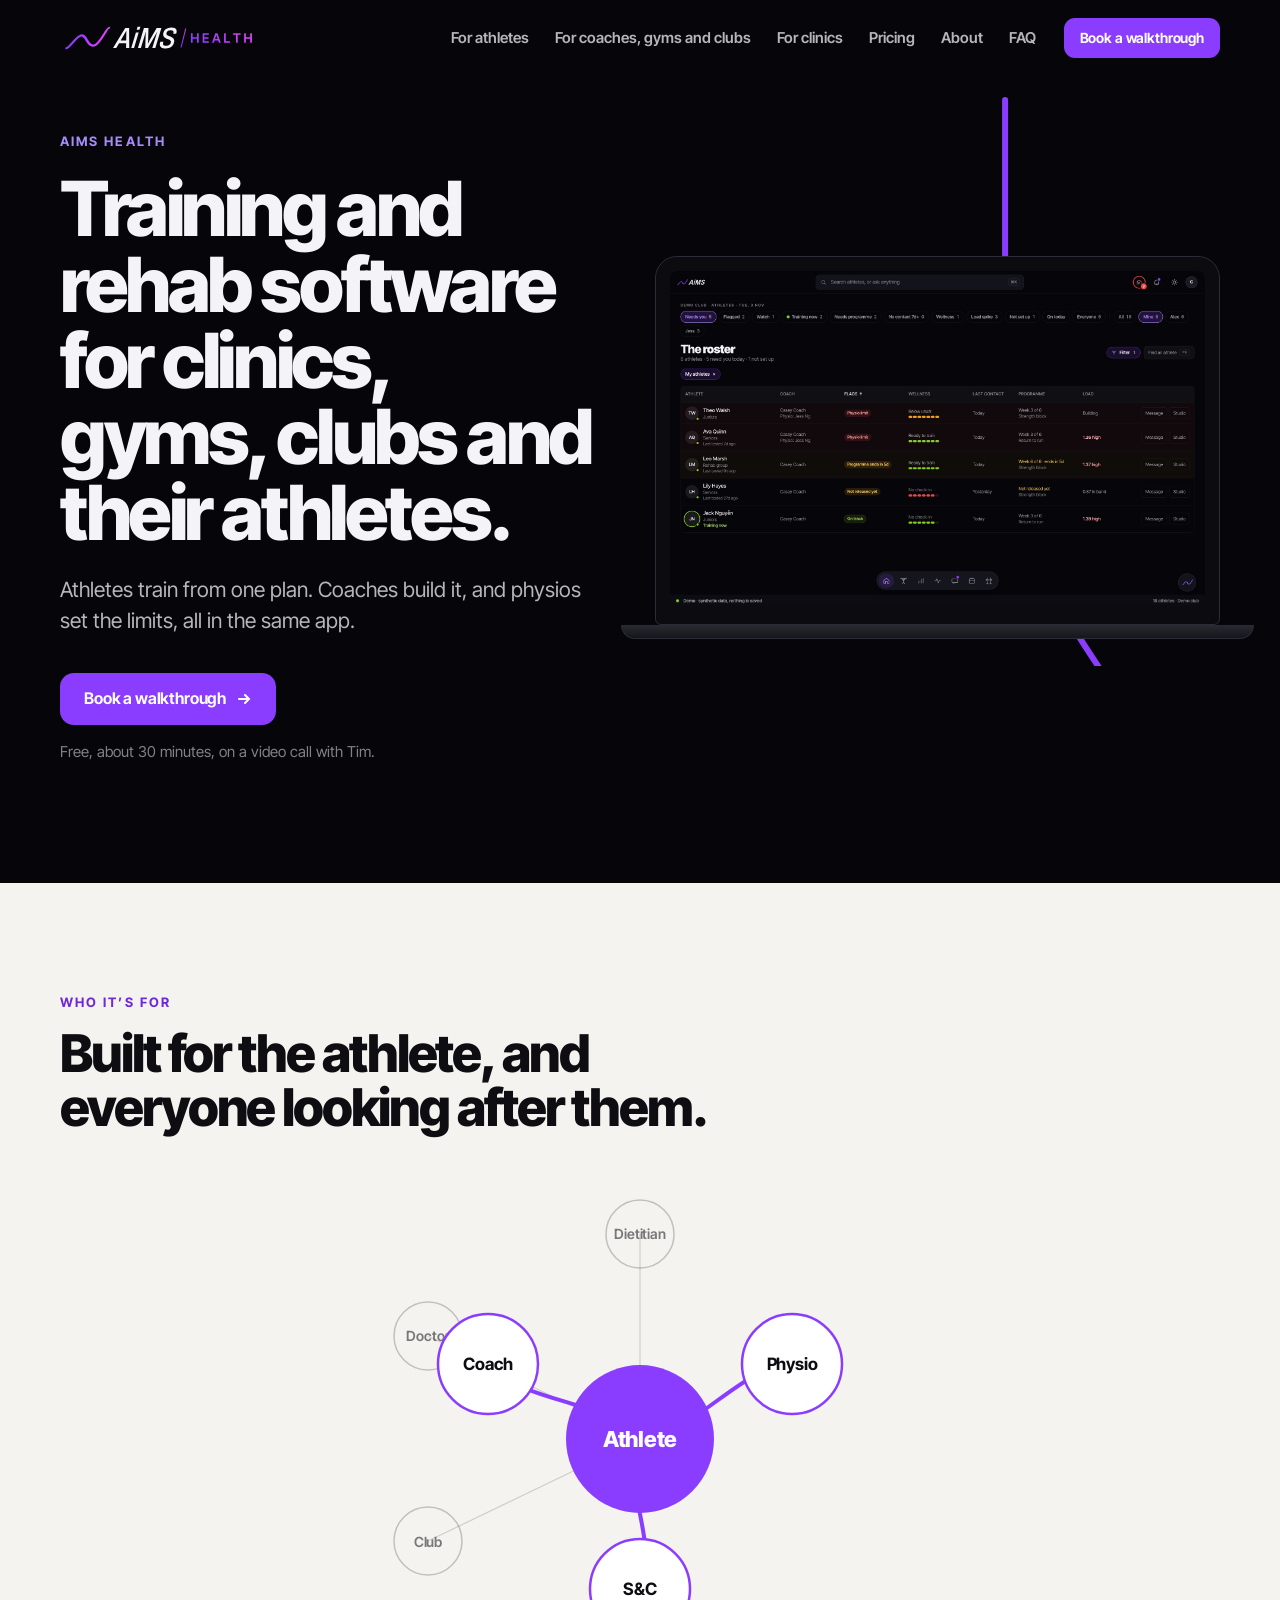
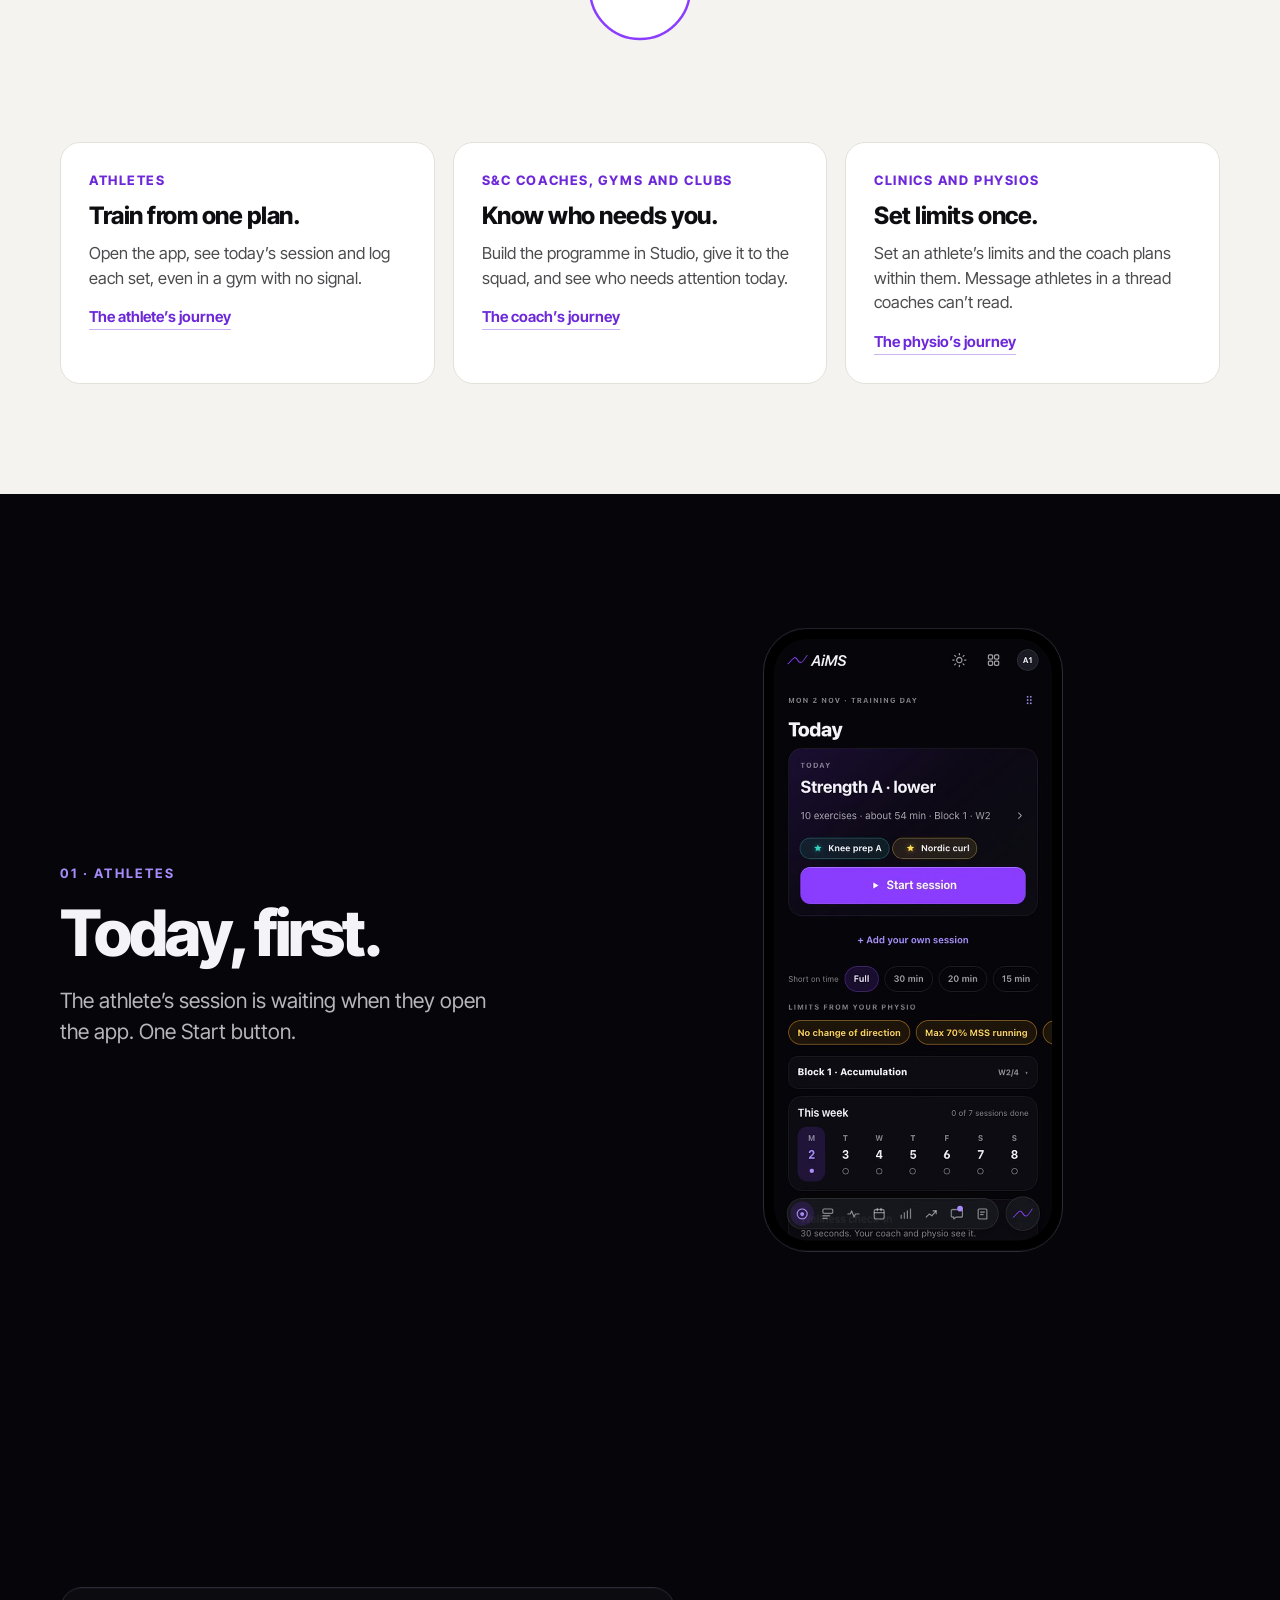
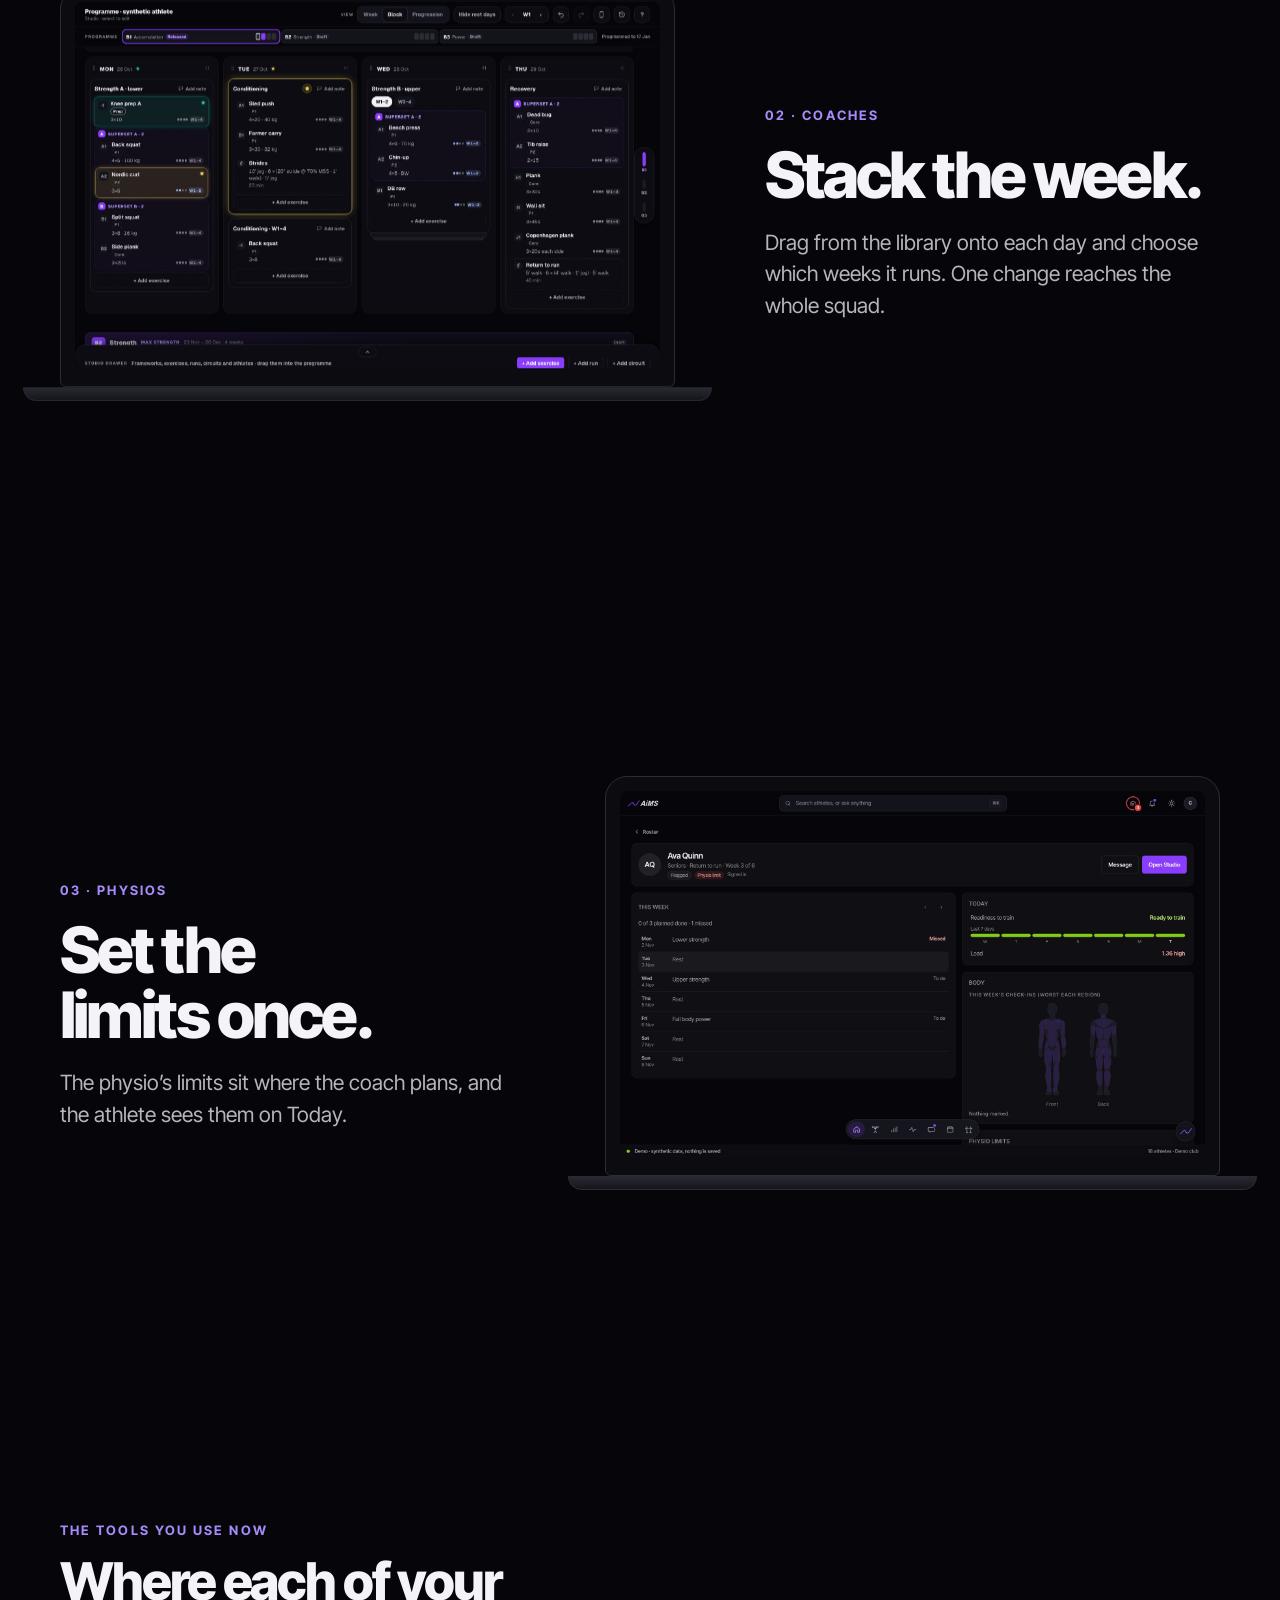
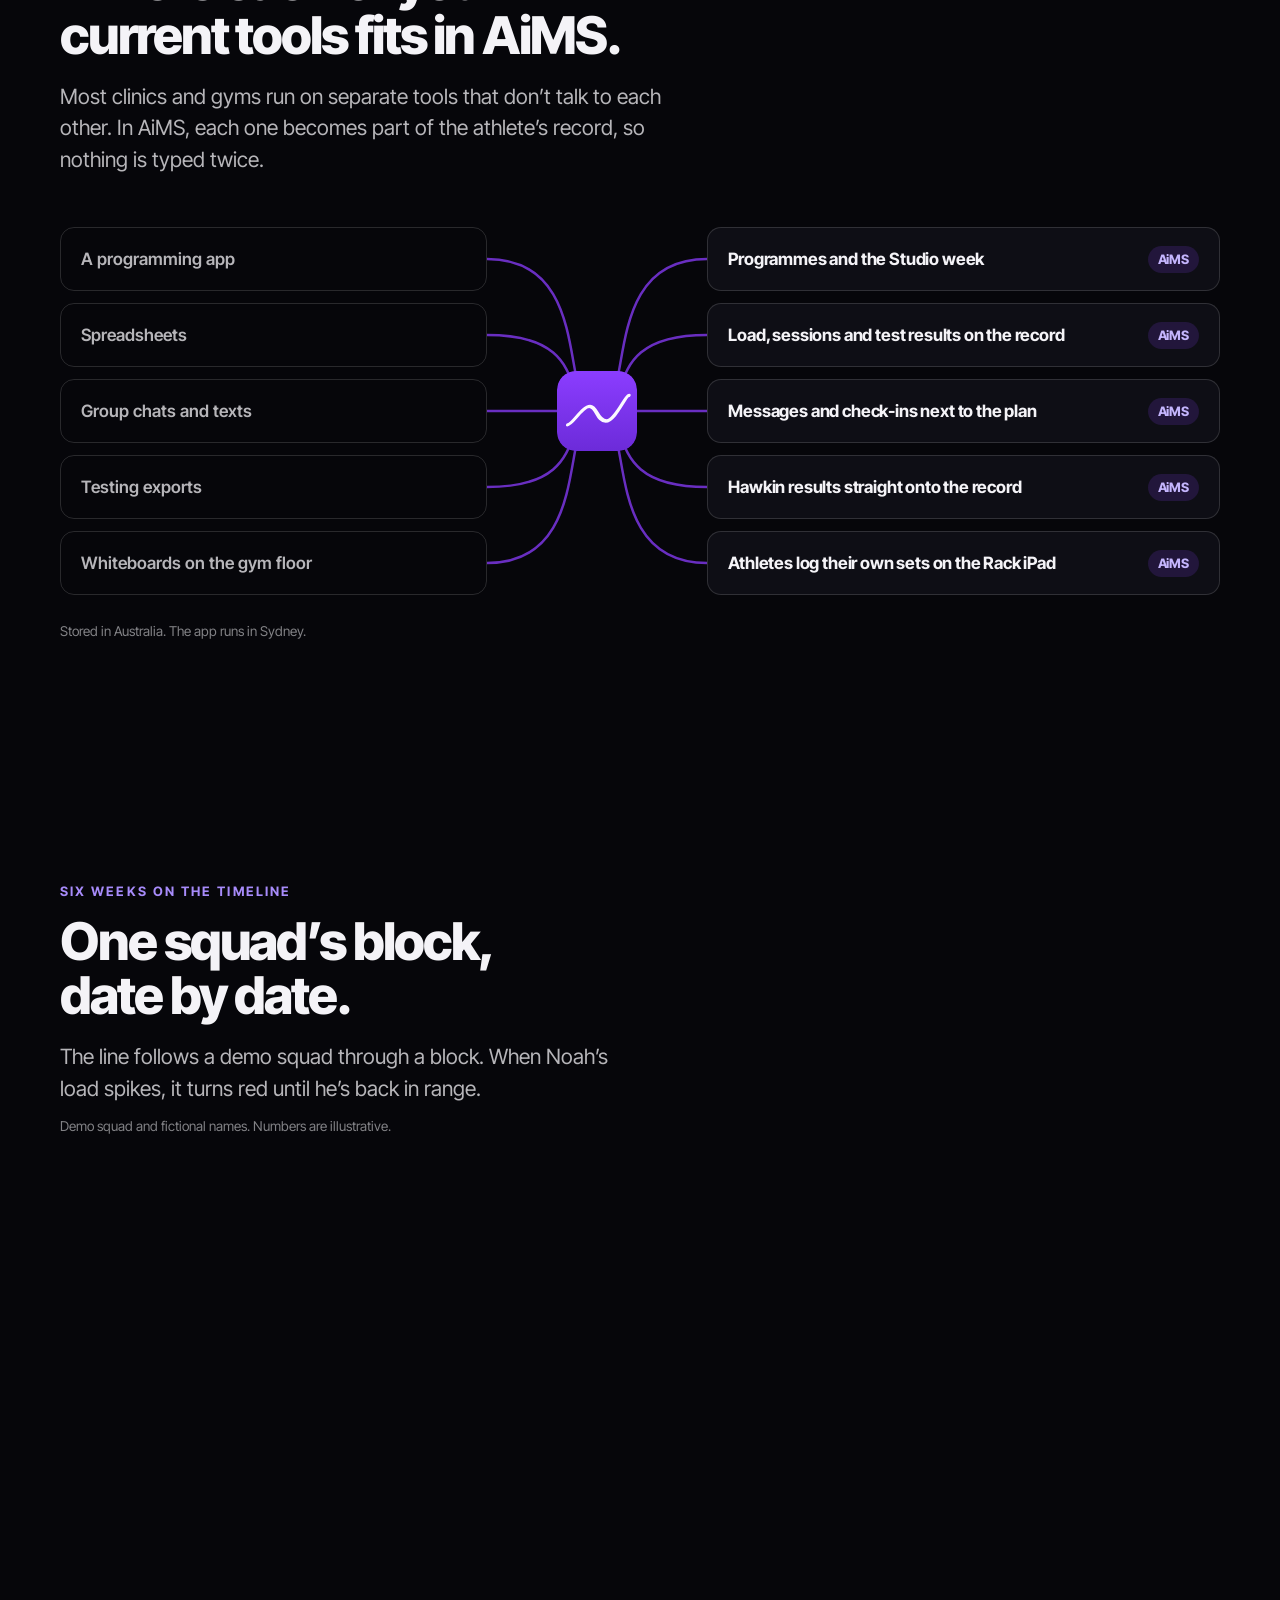
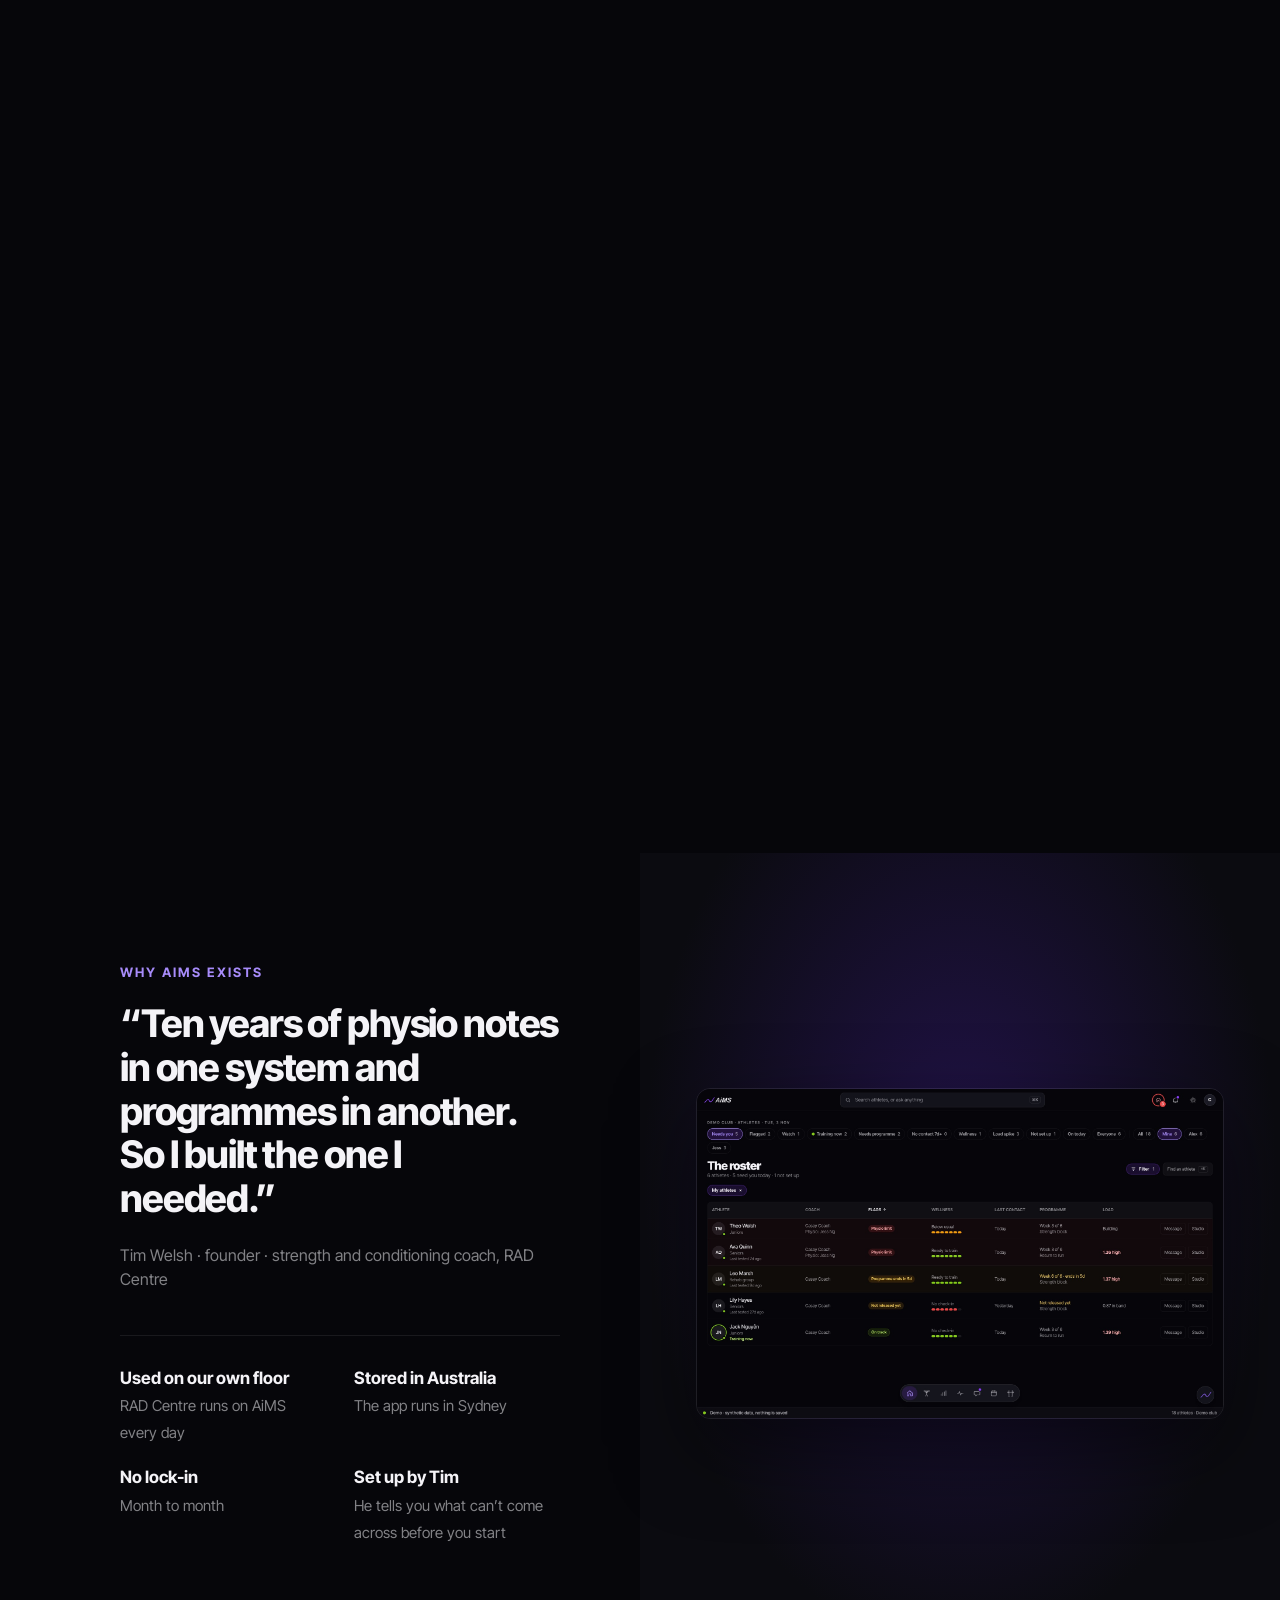
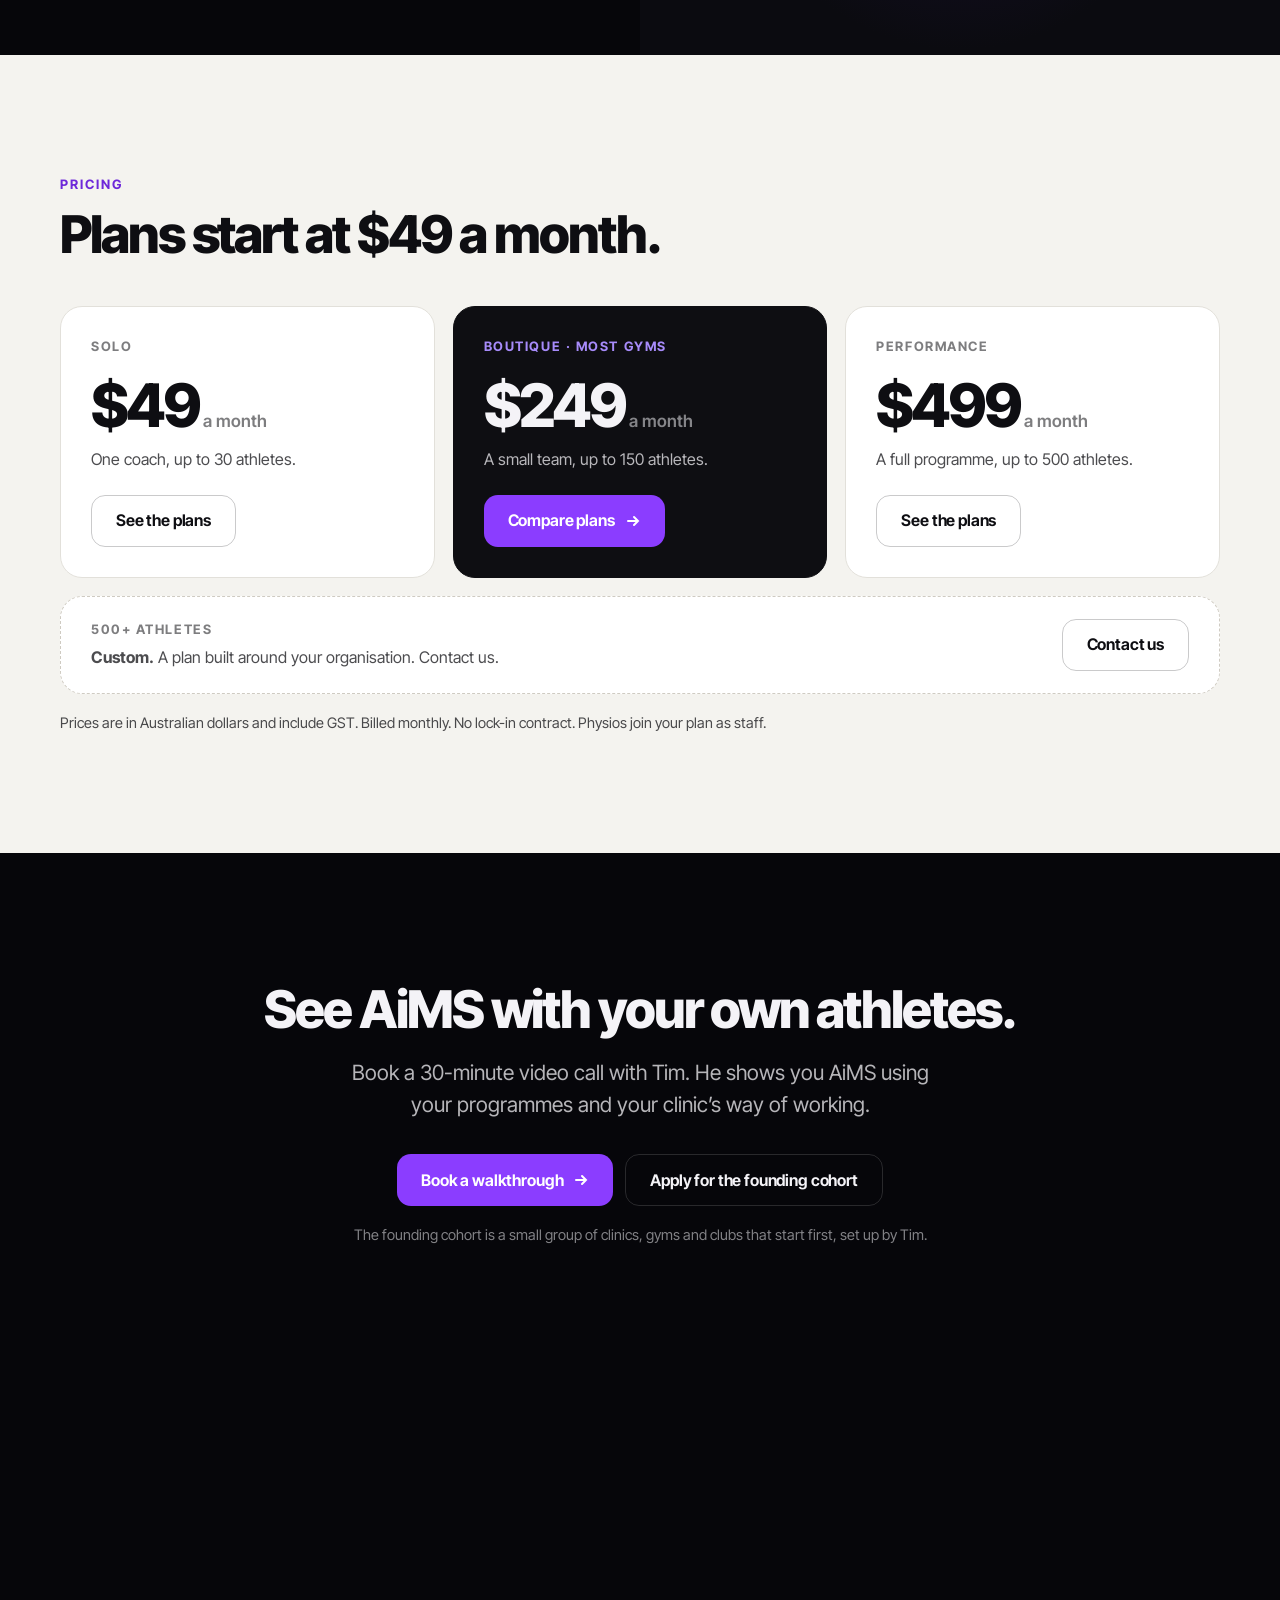
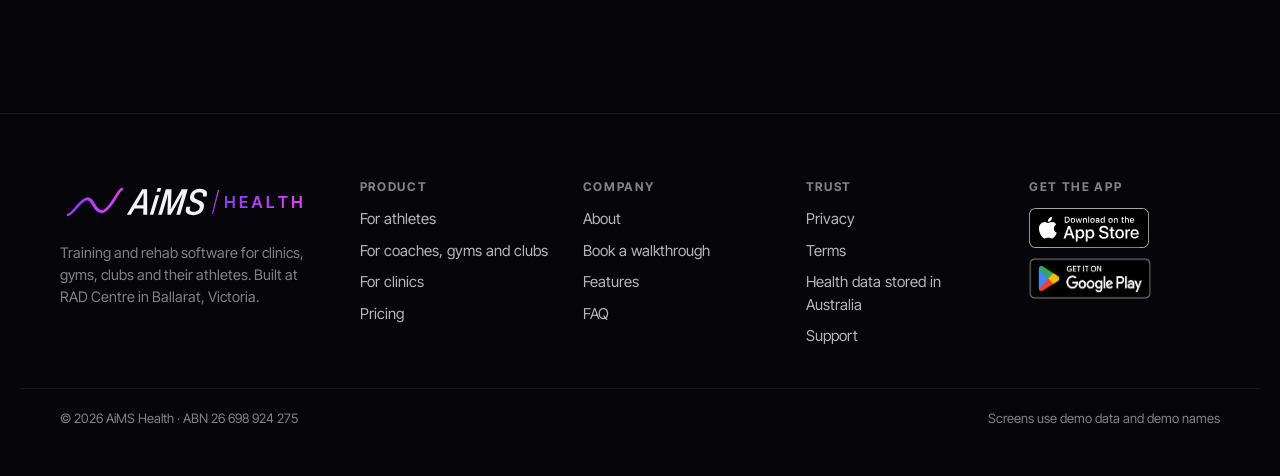
==== commit c9d6f0d4: "Site v2.1: About (S&C coach, Ballarat), official store badges, 500+ custom plan - About: Tim is a st" ====
--- a/index.html
+++ b/index.html
@@ -18,20 +18,20 @@
 <p class="lead">The line follows a demo squad through a block. When Noah’s load spikes, it turns red until he’s back in range.</p><p class="cap">Demo squad and fictional names. Numbers are illustrative.</p></div>
 <ol class="tl" aria-label="One squad’s block, date by date."><li class="tl-ev R"><span class="tl-dot"></span><div class="tl-tx"><time>16 Sep</time><h4>Block 2 starts</h4><p>Four weeks of strength for the senior squad.</p></div></li><li class="tl-ev L"><span class="tl-dot"></span><div class="tl-tx"><time>26 Sep</time><h4>Test week</h4><p>Grace Lowe jumps 41.2 cm on the CMJ, a new PB.</p></div></li><li class="tl-ev R flag"><span class="tl-dot" data-tone="flag"></span><div class="tl-tx"><time>3 Oct, 7:10 am</time><h4>Load spike</h4><p>Noah Ellis’s 7-day load is 1.48 times his 28-day average.</p></div></li><li class="tl-ev L flag"><span class="tl-dot" data-tone="flag"></span><div class="tl-tx"><time>3 Oct, 9:00 am</time><h4>Session changed</h4><p>The coach cuts Noah’s running and keeps his strength work.</p></div></li><li class="tl-ev R"><span class="tl-dot"></span><div class="tl-tx"><time>7 Oct</time><h4>Back in range</h4><p>Noah’s load is back in his usual range, and he’s on the full plan again.</p></div></li><li class="tl-ev L"><span class="tl-dot"></span><div class="tl-tx"><time>14 Oct</time><h4>Block 3 starts</h4><p>The first in-season block.</p></div></li></ol></div></section><section class="founder"><div class="media ph-slot founder-shot"><img src="assets/shots/app/coach-home_dark.jpg" width="1800" height="1125" alt="AiMS coach home on a desktop, demo data" decoding="async" loading="lazy"></div>
 <div class="tx"><div class="eyebrow rv">Why AiMS exists</div><blockquote class="rv">“Ten years of physio notes in one system and programmes in another. So I built the one I needed.”</blockquote>
-<div class="by rv">Tim Welsh · founder · Head of Performance, RAD Centre </div>
+<div class="by rv">Tim Welsh · founder · strength and conditioning coach, RAD Centre </div>
 <div class="facts rv"><div><b>Used on our own floor</b><span>RAD Centre runs on AiMS every day</span></div><div><b>Stored in Australia</b><span>The app runs in Sydney</span></div>
 <div><b>No lock-in</b><span>Month to month</span></div><div><b>Set up by Tim</b><span>He tells you what can’t come across before you start</span></div></div></div></section><section class="sec light" id="pricing"><div class="wrap"><div class="sec-head rv"><div class="eyebrow">Pricing</div><h2 style="margin-top:14px">Plans start at $49 a month.</h2></div><div class="ptiles">
 <div class="pt rv"><div class="tier">Solo</div><div class="price">$49<small> a month</small></div><p>One coach, up to 30 athletes.</p><div class="sp"></div><a class="btn btn-s" href="pricing.html">See the plans</a></div>
 <div class="pt pick rv"><div class="tier">Boutique · most gyms</div><div class="price">$249<small> a month</small></div><p>A small team, up to 150 athletes.</p><div class="sp"></div><a class="btn btn-p" href="pricing.html">Compare plans <svg class="arr" viewBox="0 0 16 16" fill="none" stroke="currentColor" stroke-width="2" stroke-linecap="round" aria-hidden="true"><path d="M3 8h10M9 4l4 4-4 4"/></svg></a></div>
-<div class="pt rv"><div class="tier">Performance</div><div class="price">$499<small> a month</small></div><p>A full programme, up to 500 athletes.</p><div class="sp"></div><a class="btn btn-s" href="pricing.html">See the plans</a></div></div>
+<div class="pt rv"><div class="tier">Performance</div><div class="price">$499<small> a month</small></div><p>A full programme, up to 500 athletes.</p><div class="sp"></div><a class="btn btn-s" href="pricing.html">See the plans</a></div></div><div class="pcustom rv"><div><div class="tier">500+ athletes</div><p><b>Custom.</b> A plan built around your organisation. Contact us.</p></div><a class="btn btn-s" href="contact.html">Contact us</a></div>
 <p class="gst rv">Prices are in Australian dollars and include GST. Billed monthly. No lock-in contract. Physios join your plan as staff. </p></div></section><section class="cta" id="next"><div class="wrap">
 <h2 class="rv">See AiMS with your own athletes.</h2>
 <p class="lead rv">Book a 30-minute video call with Tim. He shows you AiMS using your programmes and your clinic’s way of working.</p>
 <div class="ctas rv"><a class="btn btn-p" href="contact.html">Book a walkthrough <svg class="arr" viewBox="0 0 16 16" fill="none" stroke="currentColor" stroke-width="2" stroke-linecap="round" aria-hidden="true"><path d="M3 8h10M9 4l4 4-4 4"/></svg></a><a class="btn btn-s" href="contact.html#founding">Apply for the founding cohort</a></div>
 <p class="small rv">The founding cohort is a small group of clinics, gyms and clubs that start first, set up by Tim. </p>
-<div class="mark-box" aria-hidden="true"></div></div></section><footer><div class="wrap"><div><img src="assets/logo/aims-health-g2_dark.svg" alt="AiMS Health" loading="lazy"><p>Training and rehab software for clinics, gyms, clubs and their athletes. Built at RAD Centre, Selkirk Stadium, Wendouree, Ballarat, Victoria.</p></div>
+<div class="mark-box" aria-hidden="true"></div></div></section><footer><div class="wrap"><div><img src="assets/logo/aims-health-g2_dark.svg" alt="AiMS Health" loading="lazy"><p>Training and rehab software for clinics, gyms, clubs and their athletes. Built at RAD Centre in Ballarat, Victoria.</p></div>
 <div><h4>Product</h4><ul><li><a href="athletes.html">For athletes</a></li><li><a href="coaches.html">For coaches, gyms and clubs</a></li><li><a href="clinics.html">For clinics</a></li><li><a href="pricing.html">Pricing</a></li></ul></div>
 <div><h4>Company</h4><ul><li><a href="about.html">About</a></li><li><a href="contact.html">Book a walkthrough</a></li><li><a href="whatsnew.html">Features</a></li><li><a href="faq.html">FAQ</a></li></ul></div>
 <div><h4>Trust</h4><ul><li><a href="/privacy">Privacy</a></li><li><a href="/terms">Terms</a></li><li><a href="faq.html#privacy">Health data stored in Australia</a></li><li><a href="/support">Support</a></li></ul></div>
-<div><h4>Get the app</h4><ul><li><a href="https://apps.apple.com/au/app/id6800306696">App Store</a></li><li><a href="https://play.google.com/store/apps/details?id=au.com.aimshealth.app">Google Play</a></li></ul></div></div>
+<div><h4>Get the app</h4><div class="stores foot"><a class="badge as" href="https://apps.apple.com/au/app/id6800306696"><img src="assets/badges/appstore-black-en.svg" width="120" height="40" alt="Download on the App Store"></a><a class="badge gp" href="https://play.google.com/store/apps/details?id=au.com.aimshealth.app"><img src="assets/badges/googleplay-en.png" width="646" height="250" alt="Get it on Google Play"></a></div></div></div>
 <div class="legal"><span>© 2026 AiMS Health · ABN 26 698 924 275</span><span>Screens use demo data and demo names</span></div></footer></div><script src="wave.js" defer></script></body></html>
--- a/v4.css
+++ b/v4.css
@@ -414,3 +414,22 @@
   .tl-shot,.tl-ev.L .tl-shot,.tl-ev.R .tl-shot{position:static;transform:none;margin-top:14px}
   .tl-shot .phone{width:210px}.tl-shot .shot{width:100%}
 }
+
+/* v2: store badges, socials, custom plan */
+.stores .badge{display:inline-flex;align-items:center;height:48px}
+.stores .badge img{height:48px;width:auto;display:block}
+.stores .badge.gp img{height:71px;margin:-11.5px -9px}   /* the Play PNG has built-in padding */
+.stores.foot{margin-top:4px;flex-direction:column;align-items:flex-start;gap:10px}
+.stores.foot .badge,.stores.foot .badge img{height:40px}
+.stores.foot .badge.gp img{height:59px;margin:-9.5px -7.5px}
+footer .stores.foot img{height:40px}footer .stores.foot .badge.gp img{height:59px}
+.socials{display:flex;gap:10px;margin-top:16px}
+.socials a{display:inline-flex;width:40px;height:40px;border-radius:12px;align-items:center;justify-content:center;border:1px solid var(--line);color:var(--t2)}
+.socials a:hover{color:var(--t1);border-color:var(--vt)}
+.socials svg{width:20px;height:20px}
+.menu .socials{padding:6px 0 0}
+footer .wrap{grid-template-columns:1.4fr repeat(4,1fr)}
+@media (max-width:899px){footer .wrap{grid-template-columns:1fr 1fr}footer .wrap>div:first-child{grid-column:1/-1}}
+.pcustom{display:flex;align-items:center;justify-content:space-between;gap:18px;flex-wrap:wrap;margin-top:18px;border-radius:22px;border:1px dashed #CFCBC2;padding:22px 30px;background:#fff}
+.pcustom .tier{font-size:13px;font-weight:700;letter-spacing:.12em;text-transform:uppercase;color:var(--ink-3)}
+.pcustom p{font-size:16px;margin-top:6px}
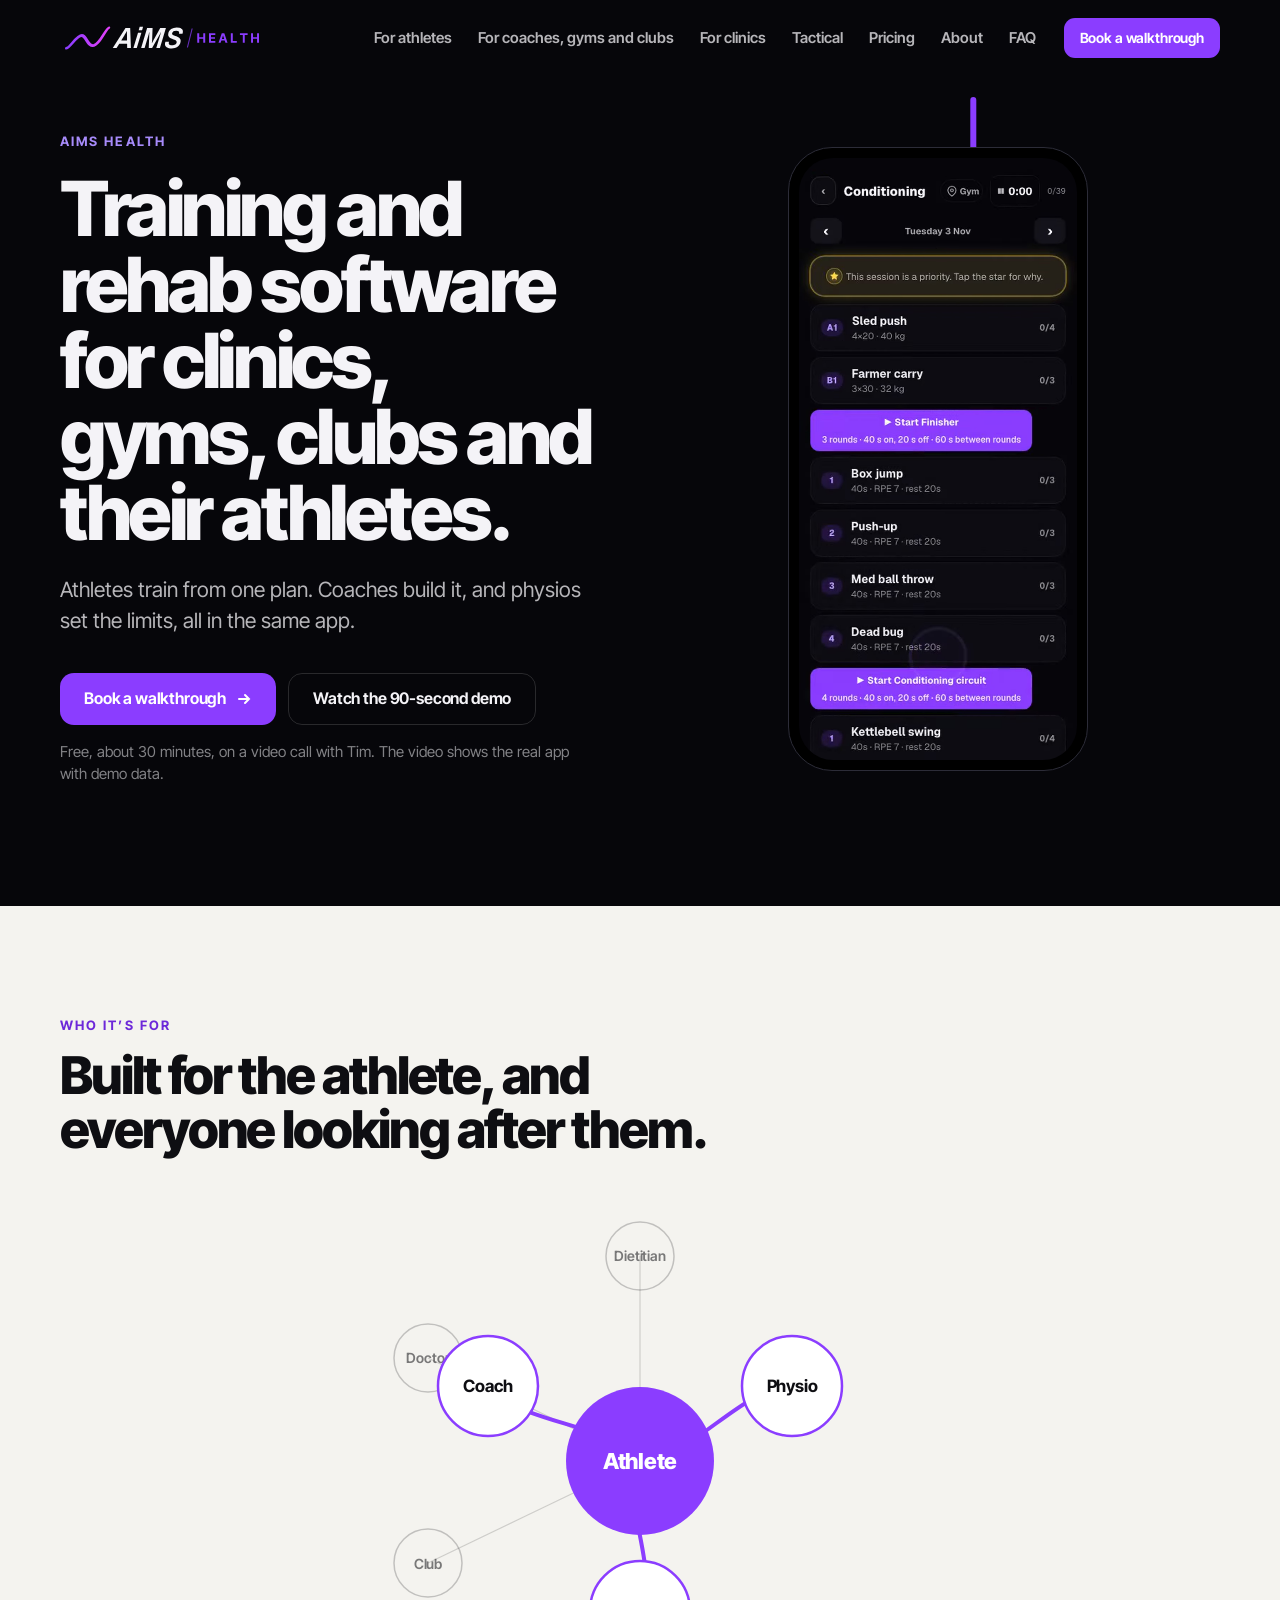
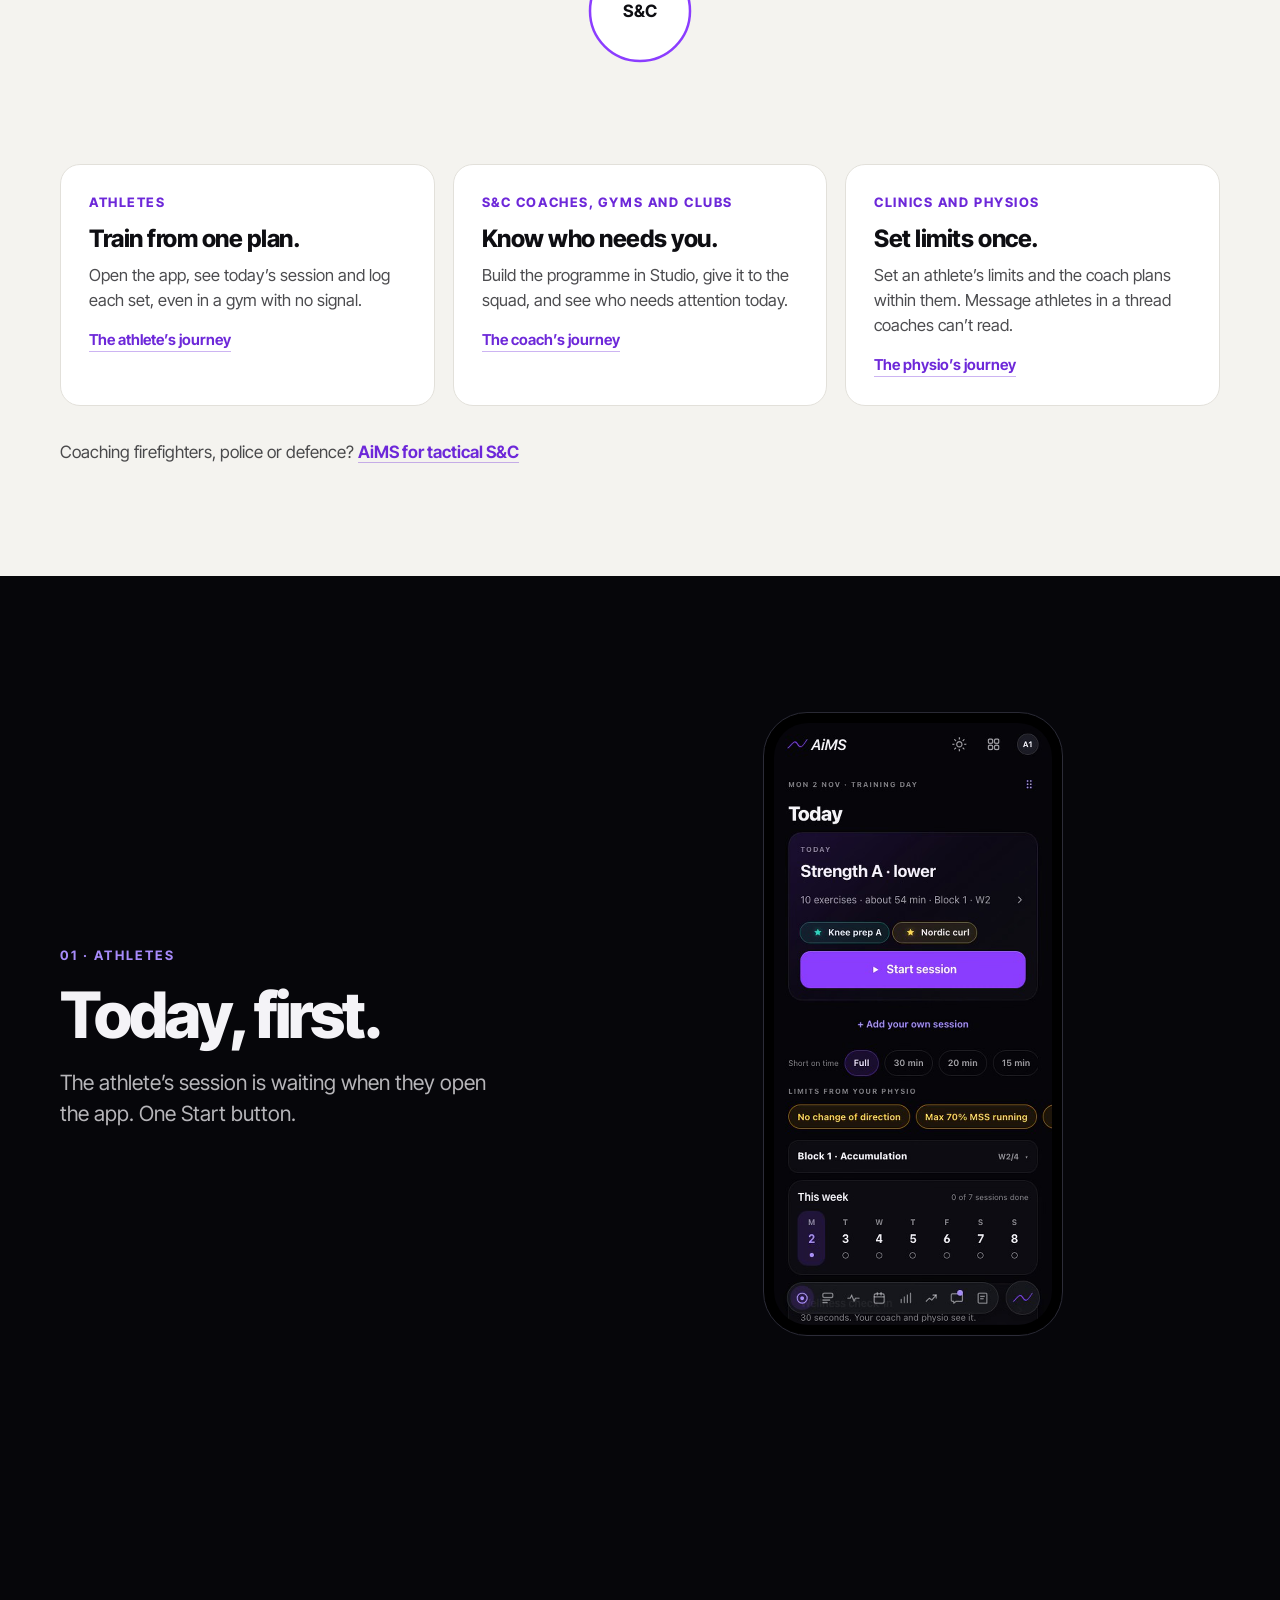
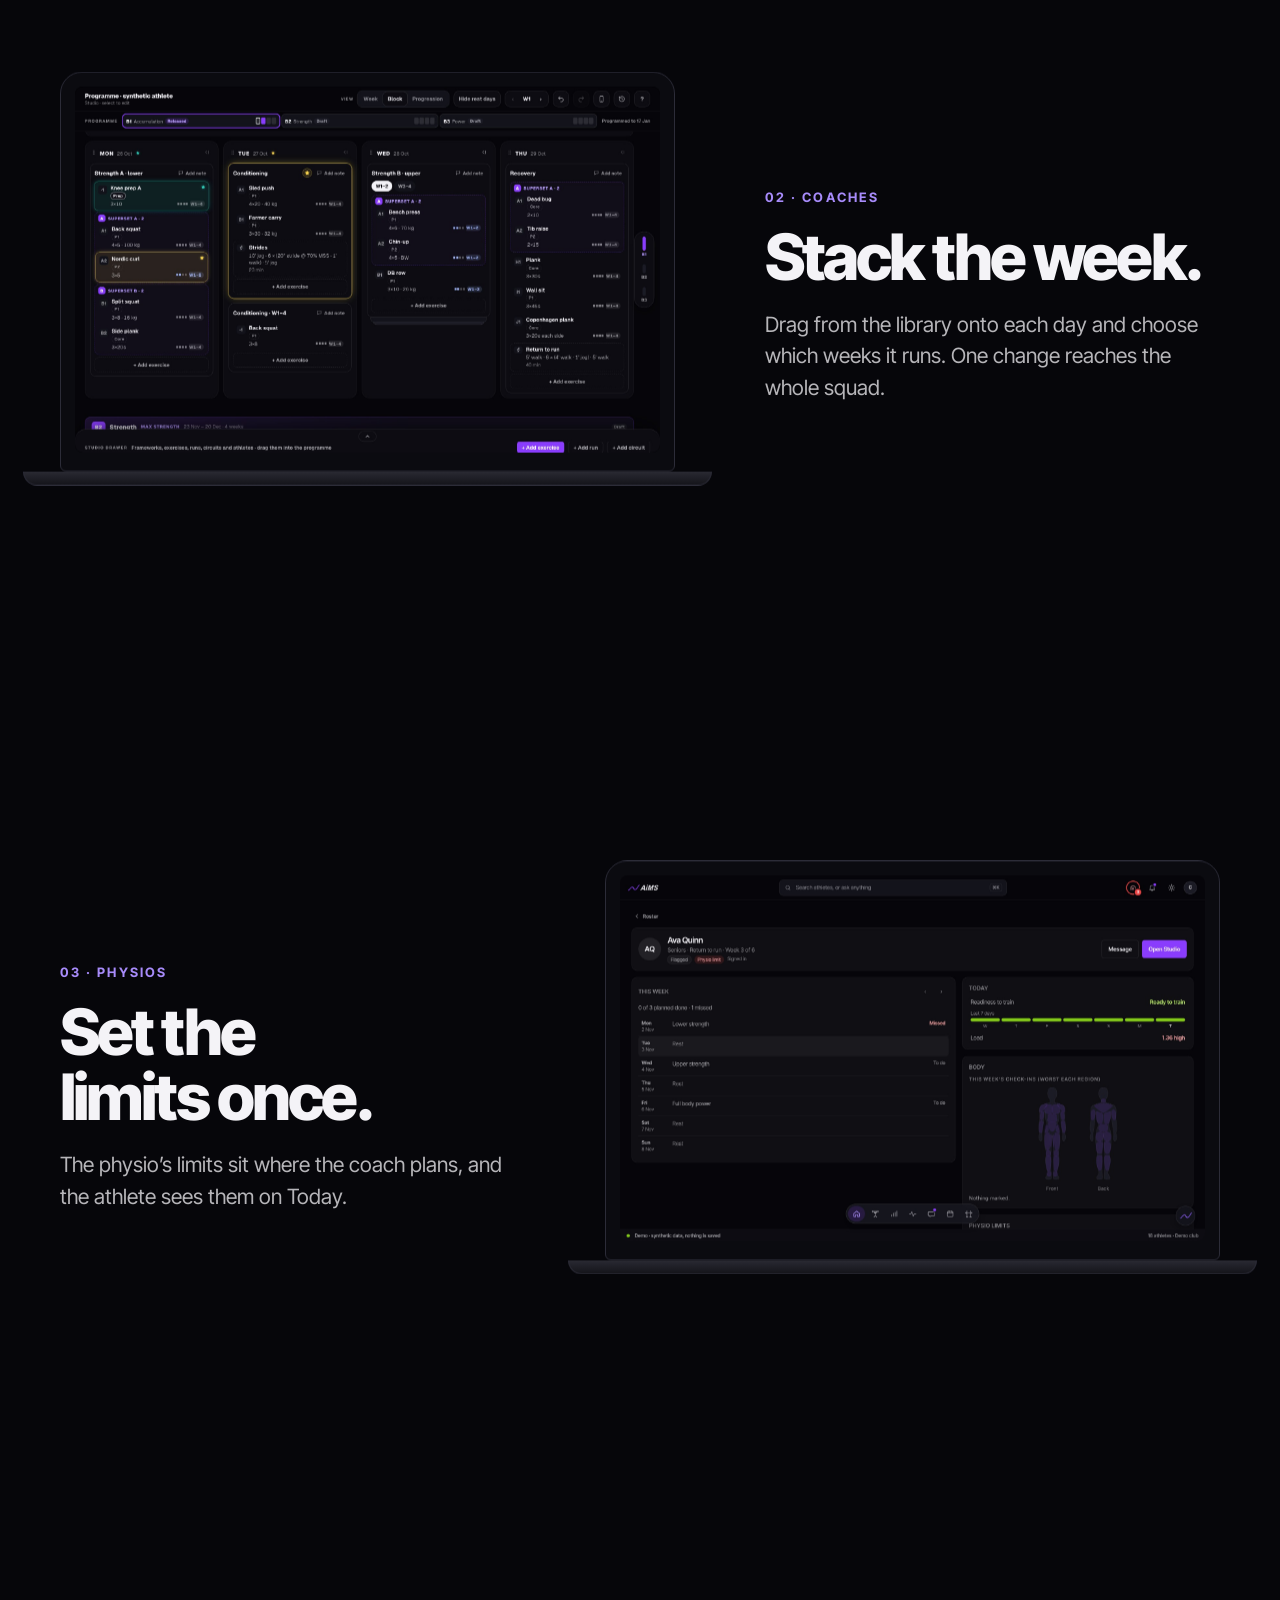
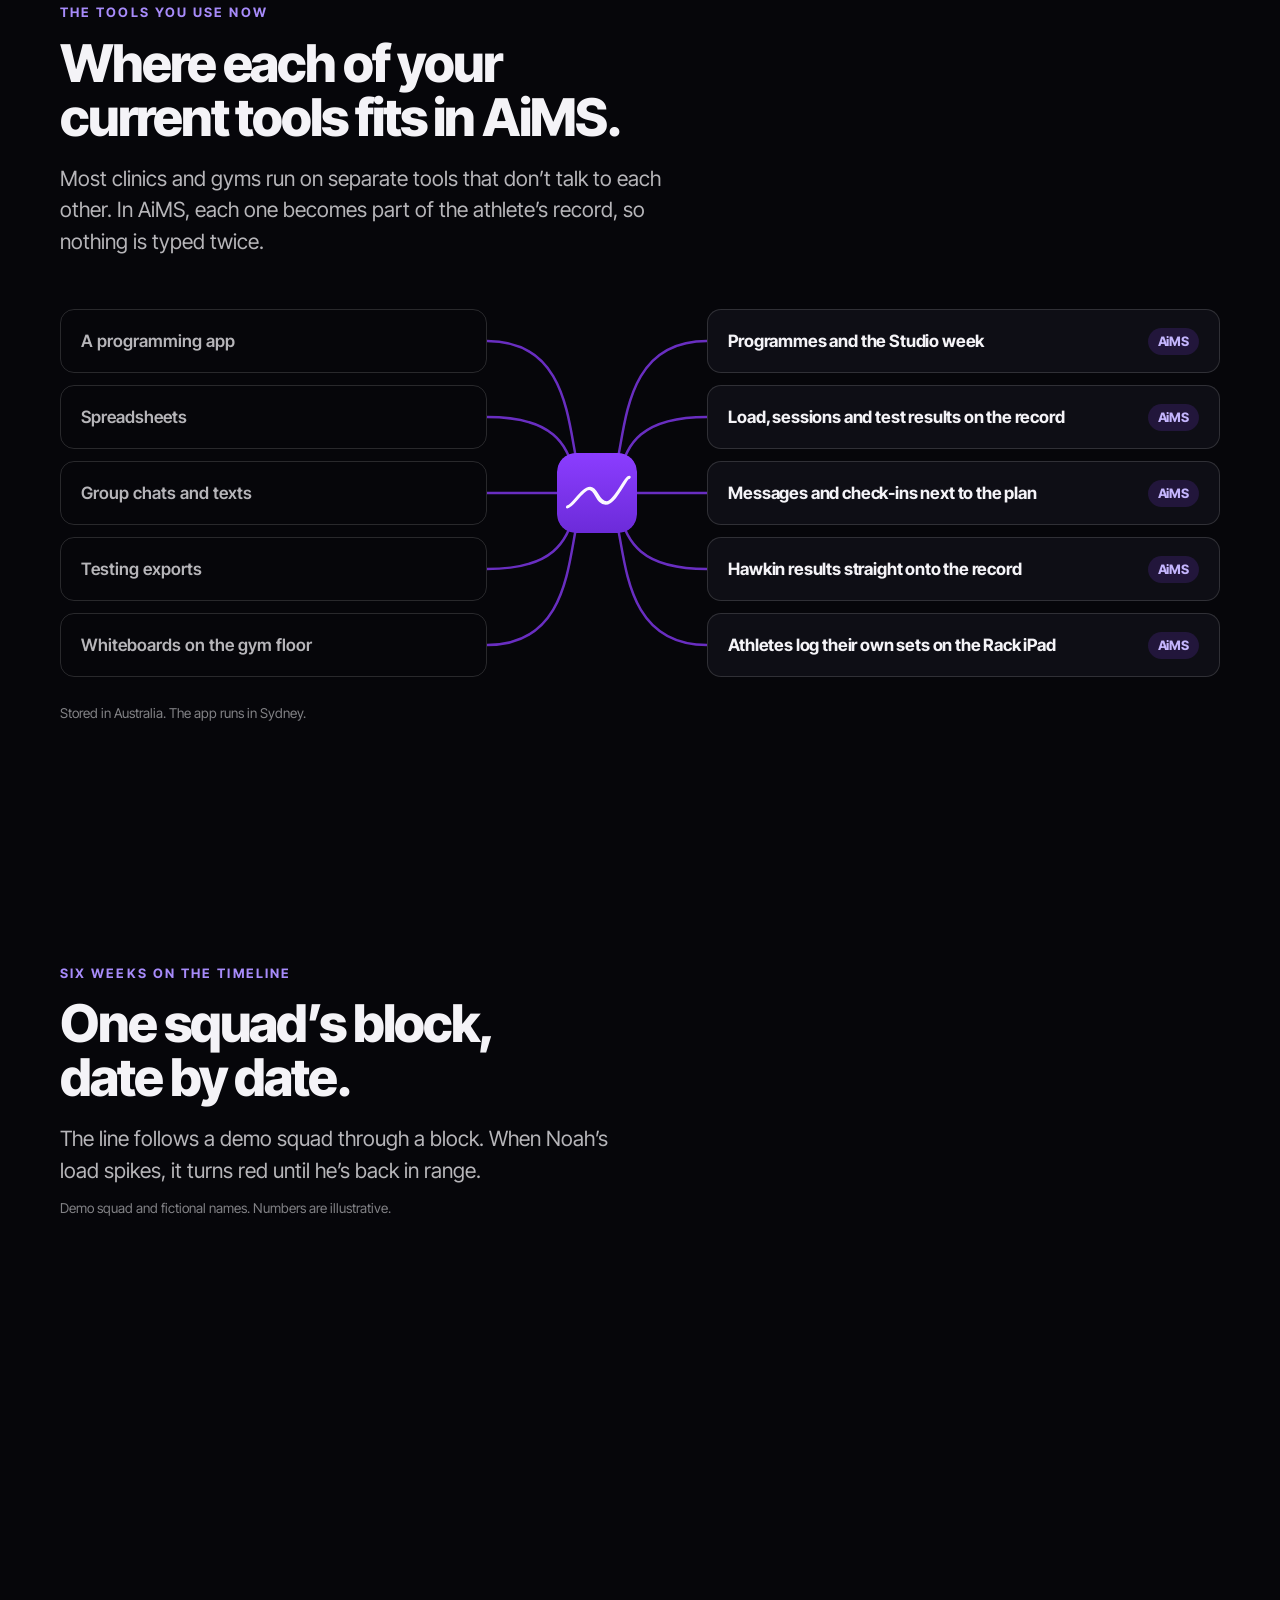
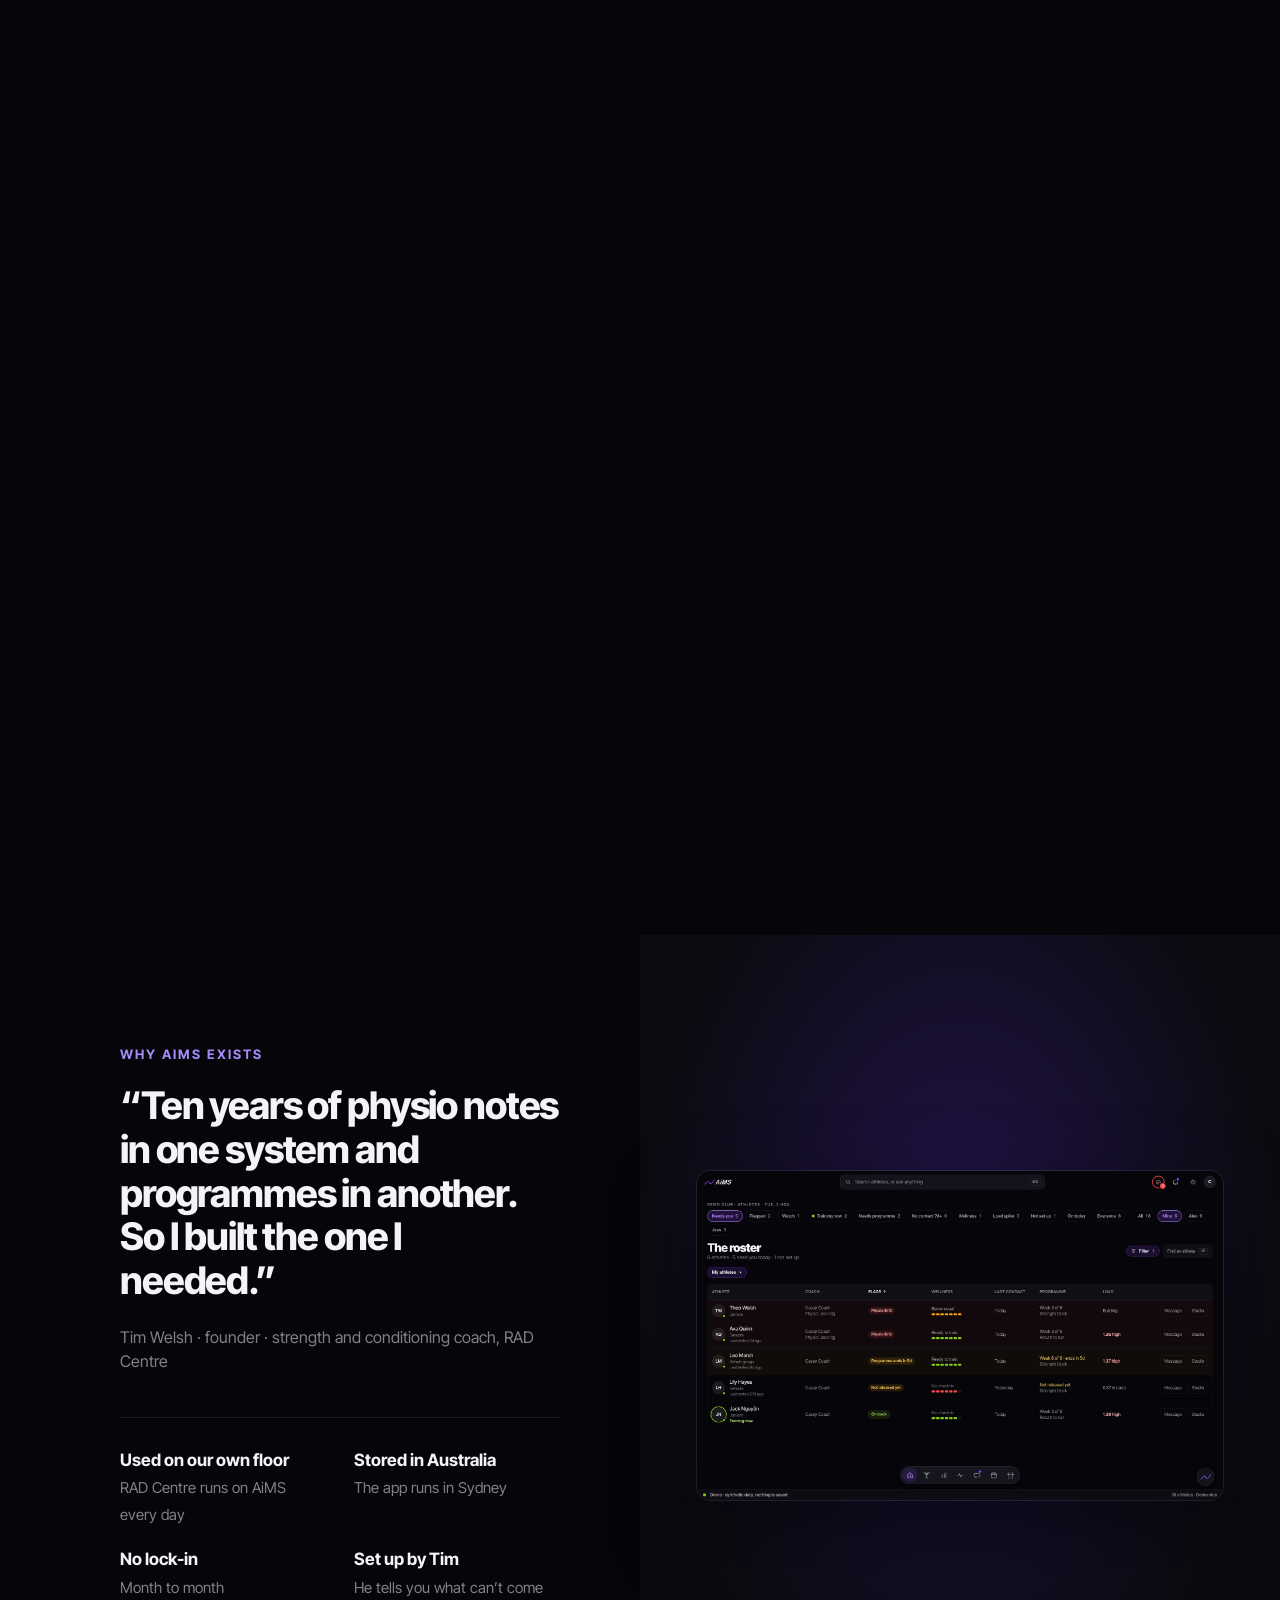
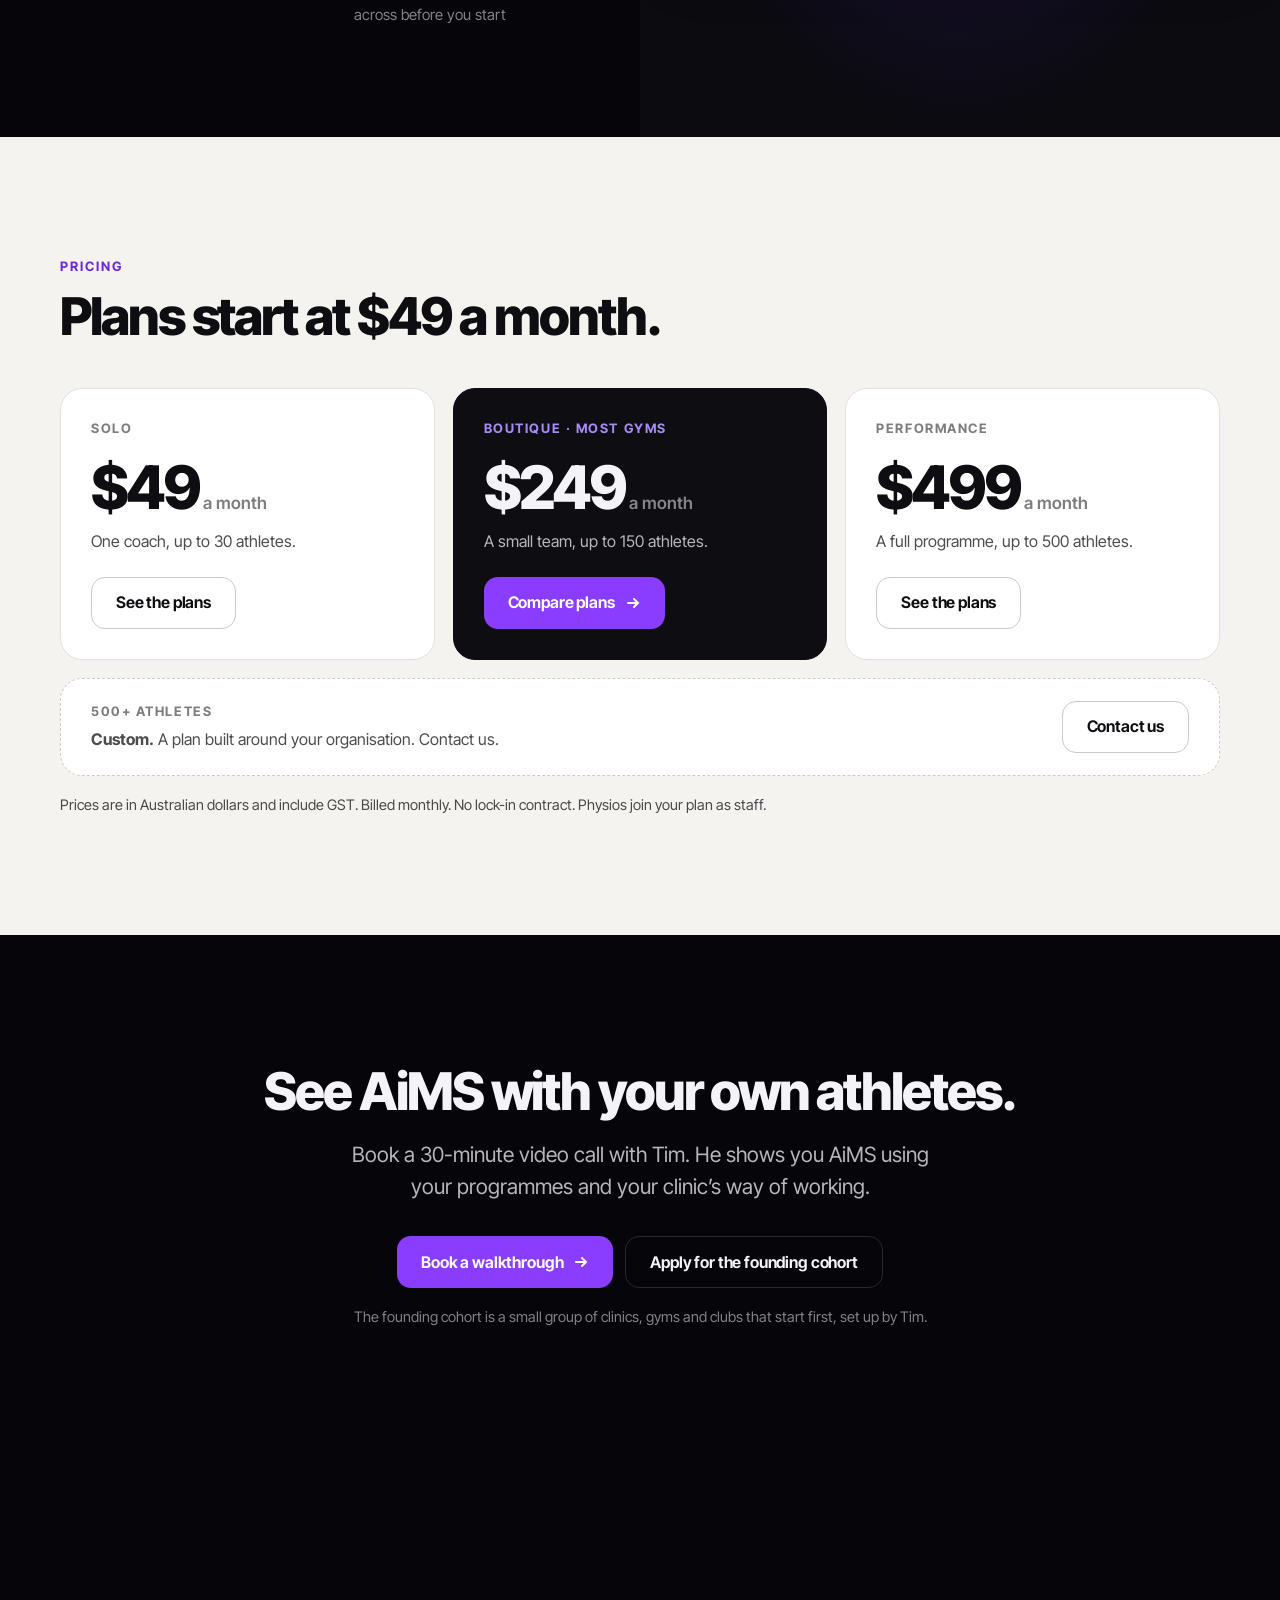
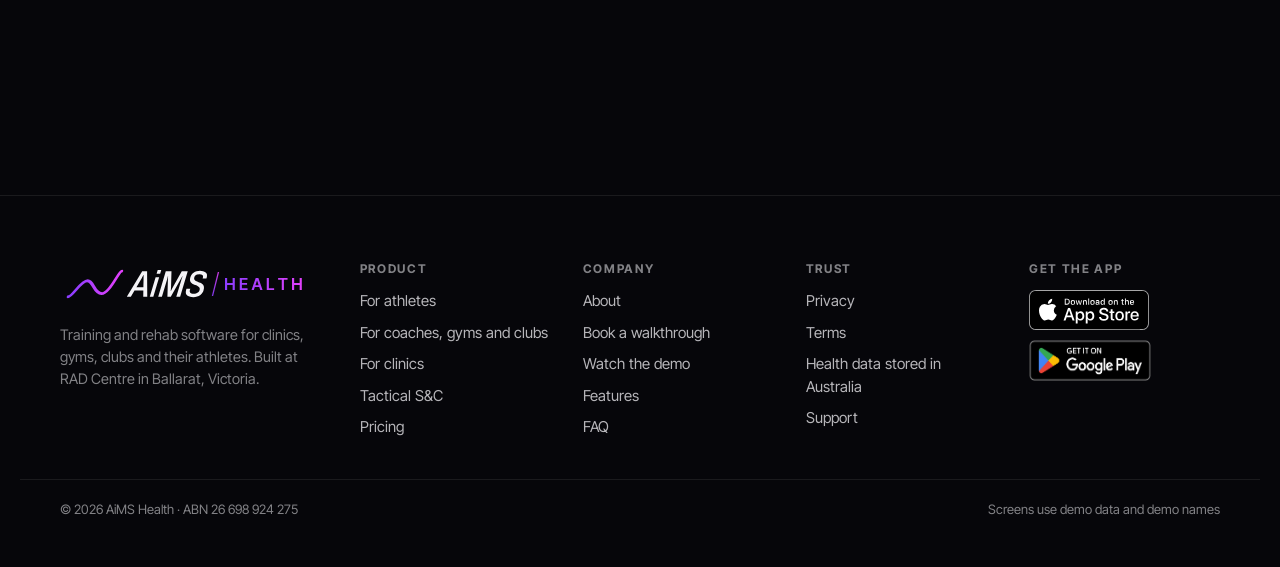
==== commit 4d765fa3: "Site v2.2: product walkthrough hero, brief demo, physio clinical, personas, tactical, features - Hom" ====
--- a/index.html
+++ b/index.html
@@ -5,15 +5,15 @@
 <link rel="stylesheet" href="v4.css"></head><body><a class="skip" href="#main">Skip to content</a>
 
 <div class="page" id="main"><section class="hero"><header class="hdr"><div class="wrap"><a class="logo" href="index.html"><picture><source media="(max-width:899px)" srcset="assets/logo/aims-health_dark_small-cut.svg"><img src="assets/logo/aims-health-g2_dark.svg" alt="AiMS Health home"></picture></a>
-<nav aria-label="Main"><a href="athletes.html">For athletes</a><a href="coaches.html">For coaches, gyms and clubs</a><a href="clinics.html">For clinics</a><a href="pricing.html">Pricing</a><a href="about.html">About</a><a href="faq.html">FAQ</a></nav><details class="menu"><summary>Menu</summary><nav aria-label="Main"><a href="athletes.html">For athletes</a><a href="coaches.html">For coaches, gyms and clubs</a><a href="clinics.html">For clinics</a><a href="pricing.html">Pricing</a><a href="about.html">About</a><a href="faq.html">FAQ</a><a href="contact.html">Book a walkthrough</a></nav></details>
+<nav aria-label="Main"><a href="athletes.html">For athletes</a><a href="coaches.html">For coaches, gyms and clubs</a><a href="clinics.html">For clinics</a><a href="tactical.html">Tactical</a><a href="pricing.html">Pricing</a><a href="about.html">About</a><a href="faq.html">FAQ</a></nav><details class="menu"><summary>Menu</summary><nav aria-label="Main"><a href="athletes.html">For athletes</a><a href="coaches.html">For coaches, gyms and clubs</a><a href="clinics.html">For clinics</a><a href="tactical.html">Tactical</a><a href="pricing.html">Pricing</a><a href="about.html">About</a><a href="faq.html">FAQ</a><a href="contact.html">Book a walkthrough</a></nav></details>
 <a class="btn btn-p btn-sm" href="contact.html">Book a walkthrough</a></div></header><div class="wrap"><div class="hero-grid"><div class="tx">
-<div class="eyebrow rv">AiMS Health</div><h1 class="rv">Training and rehab software for clinics, gyms, clubs and their athletes.</h1><p class="lead rv">Athletes train from one plan. Coaches build it, and physios set the limits, all in the same app.</p><div class="ctas rv"><a class="btn btn-p" href="contact.html">Book a walkthrough <svg class="arr" viewBox="0 0 16 16" fill="none" stroke="currentColor" stroke-width="2" stroke-linecap="round" aria-hidden="true"><path d="M3 8h10M9 4l4 4-4 4"/></svg></a></div><p class="after rv">Free, about 30 minutes, on a video call with Tim.</p></div><div class="media device mac"><div class="bezel"><img src="assets/shots/app/coach-home_dark.jpg" width="1800" height="1125" alt="The coach’s home screen in AiMS, showing who needs attention today" decoding="async" loading="lazy"></div><div class=base></div></div></div></div></section><section class="who light" aria-labelledby="who-h"><div class="wrap"><div class="eyebrow rv">Who it’s for</div><h2 id="who-h" class="rv" style="margin-top:14px;max-width:860px">Built for the athlete, and everyone looking after them.</h2>
+<div class="eyebrow rv">AiMS Health</div><h1 class="rv">Training and rehab software for clinics, gyms, clubs and their athletes.</h1><p class="lead rv">Athletes train from one plan. Coaches build it, and physios set the limits, all in the same app.</p><div class="ctas rv"><a class="btn btn-p" href="contact.html">Book a walkthrough <svg class="arr" viewBox="0 0 16 16" fill="none" stroke="currentColor" stroke-width="2" stroke-linecap="round" aria-hidden="true"><path d="M3 8h10M9 4l4 4-4 4"/></svg></a><a class="btn btn-s" href="demo.html">Watch the 90-second demo</a></div><p class="after rv">Free, about 30 minutes, on a video call with Tim. The video shows the real app with demo data.</p></div><div class="media device iphone hero-walk"><div class="phone"><video class="clip" muted playsinline loop autoplay preload=auto width="780" height="1688" poster="assets/v2_media/walkthrough_phone_poster.jpg" aria-label="The athlete app: the schedule, today’s session, an exercise video playing in the app, then progress and test results"><source src="assets/v2_media/walkthrough_phone.webm" type="video/webm"><source src="assets/v2_media/walkthrough_phone.mp4" type="video/mp4"></video></div></div></div></div></section><section class="who light" aria-labelledby="who-h"><div class="wrap"><div class="eyebrow rv">Who it’s for</div><h2 id="who-h" class="rv" style="margin-top:14px;max-width:860px">Built for the athlete, and everyone looking after them.</h2>
 <div class="team-wrap rv" data-photo-slot="team"><svg class="team" viewBox="0 0 720 520" role="img" aria-label="The athlete in the middle, with their coach, physio and S&amp;C coach around them, and their doctor, dietitian and club further out"><line class="hair" x1="360" y1="260" x2="148" y2="157"/><g class="bub faint" style="--d:0.9s"><circle cx="148" cy="157" r="34"/><text x="148" y="162">Doctor</text></g><line class="hair" x1="360" y1="260" x2="360" y2="55"/><g class="bub faint" style="--d:1.0s"><circle cx="360" cy="55" r="34"/><text x="360" y="60">Dietitian</text></g><line class="hair" x1="360" y1="260" x2="148" y2="362"/><g class="bub faint" style="--d:1.1s"><circle cx="148" cy="362" r="34"/><text x="148" y="368">Club</text></g><path class="wv-link" pathLength="1" style="--d:0.20s" d="M360 260 C332 222,237 223,208 185"/><g class="bub" style="--d:0.45s"><circle cx="208" cy="185" r="50"/><text x="208" y="191">Coach</text></g><path class="wv-link" pathLength="1" style="--d:0.35s" d="M360 260 C408 261,464 184,512 185"/><g class="bub" style="--d:0.60s"><circle cx="512" cy="185" r="50"/><text x="512" y="191">Physio</text></g><path class="wv-link" pathLength="1" style="--d:0.50s" d="M360 260 C338 298,382 372,360 410"/><g class="bub" style="--d:0.75s"><circle cx="360" cy="410" r="50"/><text x="360" y="416">S&C</text></g><g class="ath"><circle cx="360" cy="260" r="74"/><text x="360" y="268">Athlete</text></g></svg></div>
 <div class="who-grid">
 <div class="who-card rv"><div class="k">Athletes</div><h3>Train from one plan.</h3><p>Open the app, see today’s session and log each set, even in a gym with no signal.</p><a class="link" href="athletes.html">The athlete’s journey</a></div>
 <div class="who-card rv"><div class="k">S&amp;C coaches, gyms and clubs</div><h3>Know who needs you.</h3><p>Build the programme in Studio, give it to the squad, and see who needs attention today.</p><a class="link" href="coaches.html">The coach’s journey</a></div>
 <div class="who-card rv"><div class="k">Clinics and physios</div><h3>Set limits once.</h3><p>Set an athlete’s limits and the coach plans within them. Message athletes in a thread coaches can’t read.</p><a class="link" href="clinics.html">The physio’s journey</a></div>
-</div></div></section><section class="scene"><div class="wrap"><div class="scene-grid"><div class="tx"><div class="eyebrow">01 · Athletes</div><h2>Today, first.</h2><p class="lead">The athlete’s session is waiting when they open the app. One Start button.</p></div><div class="media device iphone"><div class="phone"><video class="clip" muted playsinline loop preload="none" width="780" height="1688" poster="assets/clips/stills/athlete-today_phone_light.jpg" aria-label="The athlete app on Today: the session card opens to show every exercise."><source src="assets/clips/athlete-today_phone.webm" type="video/webm"><source src="assets/clips/athlete-today_phone.mp4" type="video/mp4"></video></div></div></div></div></section><section class="scene"><div class="wrap"><div class="scene-grid rev"><div class="tx"><div class="eyebrow">02 · Coaches</div><h2>Stack the week.</h2><p class="lead">Drag from the library onto each day and choose which weeks it runs. One change reaches the whole squad.</p></div><div class="media device mac"><div class="bezel"><video class="clip" muted playsinline loop preload="none" width="1800" height="1124" poster="assets/clips/stills/coach-studio_desktop_dark.jpg" aria-label="Studio: a coach drags Back squat from the drawer onto Wednesday and applies it from this week on."><source src="assets/clips/coach-studio_desktop.webm" type="video/webm"><source src="assets/clips/coach-studio_desktop.mp4" type="video/mp4"></video></div><div class=base></div></div></div></div></section><section class="scene"><div class="wrap"><div class="scene-grid"><div class="tx"><div class="eyebrow">03 · Physios</div><h2>Set the limits once.</h2><p class="lead">The physio’s limits sit where the coach plans, and the athlete sees them on Today.</p></div><div class="media device mac"><div class="bezel"><img src="assets/shots/app/coach-athlete_dark.jpg" width="1800" height="1125" alt="" decoding="async" loading="lazy"></div><div class=base></div></div></div></div></section><section class="sec tools-sec"><div class="wrap"><div class="sec-head rv"><div class="eyebrow">The tools you use now</div><h2 style="margin-top:14px">Where each of your current tools fits in AiMS.</h2><p class="lead">Most clinics and gyms run on separate tools that don’t talk to each other. In AiMS, each one becomes part of the athlete’s record, so nothing is typed twice.</p></div>
+</div><p class="who-more rv">Coaching firefighters, police or defence? <a class="link" href="tactical.html">AiMS for tactical S&amp;C</a></p></div></section><section class="scene"><div class="wrap"><div class="scene-grid"><div class="tx"><div class="eyebrow">01 · Athletes</div><h2>Today, first.</h2><p class="lead">The athlete’s session is waiting when they open the app. One Start button.</p></div><div class="media device iphone"><div class="phone"><video class="clip" muted playsinline loop preload="none" width="780" height="1688" poster="assets/clips/stills/athlete-today_phone_light.jpg" aria-label="The athlete app on Today: the session card opens to show every exercise."><source src="assets/clips/athlete-today_phone.webm" type="video/webm"><source src="assets/clips/athlete-today_phone.mp4" type="video/mp4"></video></div></div></div></div></section><section class="scene"><div class="wrap"><div class="scene-grid rev"><div class="tx"><div class="eyebrow">02 · Coaches</div><h2>Stack the week.</h2><p class="lead">Drag from the library onto each day and choose which weeks it runs. One change reaches the whole squad.</p></div><div class="media device mac"><div class="bezel"><video class="clip" muted playsinline loop preload="none" width="1800" height="1124" poster="assets/clips/stills/coach-studio_desktop_dark.jpg" aria-label="Studio: a coach drags Back squat from the drawer onto Wednesday and applies it from this week on."><source src="assets/clips/coach-studio_desktop.webm" type="video/webm"><source src="assets/clips/coach-studio_desktop.mp4" type="video/mp4"></video></div><div class=base></div></div></div></div></section><section class="scene"><div class="wrap"><div class="scene-grid"><div class="tx"><div class="eyebrow">03 · Physios</div><h2>Set the limits once.</h2><p class="lead">The physio’s limits sit where the coach plans, and the athlete sees them on Today.</p></div><div class="media device mac"><div class="bezel"><img src="assets/shots/app/coach-athlete_dark.jpg" width="1800" height="1125" alt="" decoding="async" loading="lazy"></div><div class=base></div></div></div></div></section><section class="sec tools-sec"><div class="wrap"><div class="sec-head rv"><div class="eyebrow">The tools you use now</div><h2 style="margin-top:14px">Where each of your current tools fits in AiMS.</h2><p class="lead">Most clinics and gyms run on separate tools that don’t talk to each other. In AiMS, each one becomes part of the athlete’s record, so nothing is typed twice.</p></div>
 <div class="tools d-only"><div class="tcol"><div class="tcard old rv">A programming app</div><div class="tcard old rv">Spreadsheets</div><div class="tcard old rv">Group chats and texts</div><div class="tcard old rv">Testing exports</div><div class="tcard old rv">Whiteboards on the gym floor</div></div><div class="tmid" aria-hidden="true"><svg viewBox="0 0 220 368" preserveAspectRatio="none"><path d="M0 32.0 C110 32.0,70 184.0,110 184.0"/><path d="M0 108.0 C110 108.0,70 184.0,110 184.0"/><path d="M0 184.0 C110 184.0,70 184.0,110 184.0"/><path d="M0 260.0 C110 260.0,70 184.0,110 184.0"/><path d="M0 336.0 C110 336.0,70 184.0,110 184.0"/><path d="M110 184.0 C150 184.0,110 32.0,220 32.0"/><path d="M110 184.0 C150 184.0,110 108.0,220 108.0"/><path d="M110 184.0 C150 184.0,110 184.0,220 184.0"/><path d="M110 184.0 C150 184.0,110 260.0,220 260.0"/><path d="M110 184.0 C150 184.0,110 336.0,220 336.0"/></svg><img class="hub" src="assets/logo/icon-aims.svg" alt=""></div><div class="tcol"><div class="tcard new rv"><b>Programmes and the Studio week</b><em class="wm wm-aims">AiMS</em></div><div class="tcard new rv"><b>Load, sessions and test results on the record</b><em class="wm wm-aims">AiMS</em></div><div class="tcard new rv"><b>Messages and check-ins next to the plan</b><em class="wm wm-aims">AiMS</em></div><div class="tcard new rv"><b>Hawkin results straight onto the record</b><em class="wm wm-aims">AiMS</em></div><div class="tcard new rv"><b>Athletes log their own sets on the Rack iPad</b><em class="wm wm-aims">AiMS</em></div></div></div><ol class="tools-m m-only"><li class="rv"><span class="old">A programming app</span><span class="to" aria-hidden="true">↓</span><div class="tcard new"><b>Programmes and the Studio week</b><em class="wm wm-aims">AiMS</em></div></li><li class="rv"><span class="old">Spreadsheets</span><span class="to" aria-hidden="true">↓</span><div class="tcard new"><b>Load, sessions and test results on the record</b><em class="wm wm-aims">AiMS</em></div></li><li class="rv"><span class="old">Group chats and texts</span><span class="to" aria-hidden="true">↓</span><div class="tcard new"><b>Messages and check-ins next to the plan</b><em class="wm wm-aims">AiMS</em></div></li><li class="rv"><span class="old">Testing exports</span><span class="to" aria-hidden="true">↓</span><div class="tcard new"><b>Hawkin results straight onto the record</b><em class="wm wm-aims">AiMS</em></div></li><li class="rv"><span class="old">Whiteboards on the gym floor</span><span class="to" aria-hidden="true">↓</span><div class="tcard new"><b>Athletes log their own sets on the Rack iPad</b><em class="wm wm-aims">AiMS</em></div></li></ol><p class="cap rv tools-note">Stored in Australia. The app runs in Sydney.</p></div></section><section class="sec story"><div class="wrap"><div class="sec-head rv"><div class="eyebrow">Six weeks on the timeline</div><h2 style="margin-top:14px">One squad’s block, date by date.</h2>
 <p class="lead">The line follows a demo squad through a block. When Noah’s load spikes, it turns red until he’s back in range.</p><p class="cap">Demo squad and fictional names. Numbers are illustrative.</p></div>
 <ol class="tl" aria-label="One squad’s block, date by date."><li class="tl-ev R"><span class="tl-dot"></span><div class="tl-tx"><time>16 Sep</time><h4>Block 2 starts</h4><p>Four weeks of strength for the senior squad.</p></div></li><li class="tl-ev L"><span class="tl-dot"></span><div class="tl-tx"><time>26 Sep</time><h4>Test week</h4><p>Grace Lowe jumps 41.2 cm on the CMJ, a new PB.</p></div></li><li class="tl-ev R flag"><span class="tl-dot" data-tone="flag"></span><div class="tl-tx"><time>3 Oct, 7:10 am</time><h4>Load spike</h4><p>Noah Ellis’s 7-day load is 1.48 times his 28-day average.</p></div></li><li class="tl-ev L flag"><span class="tl-dot" data-tone="flag"></span><div class="tl-tx"><time>3 Oct, 9:00 am</time><h4>Session changed</h4><p>The coach cuts Noah’s running and keeps his strength work.</p></div></li><li class="tl-ev R"><span class="tl-dot"></span><div class="tl-tx"><time>7 Oct</time><h4>Back in range</h4><p>Noah’s load is back in his usual range, and he’s on the full plan again.</p></div></li><li class="tl-ev L"><span class="tl-dot"></span><div class="tl-tx"><time>14 Oct</time><h4>Block 3 starts</h4><p>The first in-season block.</p></div></li></ol></div></section><section class="founder"><div class="media ph-slot founder-shot"><img src="assets/shots/app/coach-home_dark.jpg" width="1800" height="1125" alt="AiMS coach home on a desktop, demo data" decoding="async" loading="lazy"></div>
@@ -30,8 +30,8 @@
 <div class="ctas rv"><a class="btn btn-p" href="contact.html">Book a walkthrough <svg class="arr" viewBox="0 0 16 16" fill="none" stroke="currentColor" stroke-width="2" stroke-linecap="round" aria-hidden="true"><path d="M3 8h10M9 4l4 4-4 4"/></svg></a><a class="btn btn-s" href="contact.html#founding">Apply for the founding cohort</a></div>
 <p class="small rv">The founding cohort is a small group of clinics, gyms and clubs that start first, set up by Tim. </p>
 <div class="mark-box" aria-hidden="true"></div></div></section><footer><div class="wrap"><div><img src="assets/logo/aims-health-g2_dark.svg" alt="AiMS Health" loading="lazy"><p>Training and rehab software for clinics, gyms, clubs and their athletes. Built at RAD Centre in Ballarat, Victoria.</p></div>
-<div><h4>Product</h4><ul><li><a href="athletes.html">For athletes</a></li><li><a href="coaches.html">For coaches, gyms and clubs</a></li><li><a href="clinics.html">For clinics</a></li><li><a href="pricing.html">Pricing</a></li></ul></div>
-<div><h4>Company</h4><ul><li><a href="about.html">About</a></li><li><a href="contact.html">Book a walkthrough</a></li><li><a href="whatsnew.html">Features</a></li><li><a href="faq.html">FAQ</a></li></ul></div>
+<div><h4>Product</h4><ul><li><a href="athletes.html">For athletes</a></li><li><a href="coaches.html">For coaches, gyms and clubs</a></li><li><a href="clinics.html">For clinics</a></li><li><a href="tactical.html">Tactical S&amp;C</a></li><li><a href="pricing.html">Pricing</a></li></ul></div>
+<div><h4>Company</h4><ul><li><a href="about.html">About</a></li><li><a href="contact.html">Book a walkthrough</a></li><li><a href="demo.html">Watch the demo</a></li><li><a href="whatsnew.html">Features</a></li><li><a href="faq.html">FAQ</a></li></ul></div>
 <div><h4>Trust</h4><ul><li><a href="/privacy">Privacy</a></li><li><a href="/terms">Terms</a></li><li><a href="faq.html#privacy">Health data stored in Australia</a></li><li><a href="/support">Support</a></li></ul></div>
 <div><h4>Get the app</h4><div class="stores foot"><a class="badge as" href="https://apps.apple.com/au/app/id6800306696"><img src="assets/badges/appstore-black-en.svg" width="120" height="40" alt="Download on the App Store"></a><a class="badge gp" href="https://play.google.com/store/apps/details?id=au.com.aimshealth.app"><img src="assets/badges/googleplay-en.png" width="646" height="250" alt="Get it on Google Play"></a></div></div></div>
 <div class="legal"><span>© 2026 AiMS Health · ABN 26 698 924 275</span><span>Screens use demo data and demo names</span></div></footer></div><script src="wave.js" defer></script></body></html>
--- a/v4.css
+++ b/v4.css
@@ -433,3 +433,13 @@
 .pcustom{display:flex;align-items:center;justify-content:space-between;gap:18px;flex-wrap:wrap;margin-top:18px;border-radius:22px;border:1px dashed #CFCBC2;padding:22px 30px;background:#fff}
 .pcustom .tier{font-size:13px;font-weight:700;letter-spacing:.12em;text-transform:uppercase;color:var(--ink-3)}
 .pcustom p{font-size:16px;margin-top:6px}
+/* v2: hero walkthrough, clinical, demo, features */
+.hero-walk .phone{width:300px}
+.who-more{margin-top:34px;font-size:17px;color:var(--ink-2)}
+.cs-grid{display:grid;grid-template-columns:1.3fr 1fr;gap:22px;margin-top:40px}
+.cs-card{border-radius:22px;background:#fff;border:1px solid #E2E0DA;padding:30px}.cs-card h3{font-size:24px;margin-top:14px}.cs-card p{margin-top:12px;font-size:16.5px}.cs-card .ticks{margin-top:14px}
+.tag.live{background:rgba(52,199,89,.14);color:#1E8E3E}
+.cs-media{margin-top:56px}.cs-media .cap{text-align:center;margin-top:14px}
+.demo-vid video{width:100%;height:auto;border-radius:18px;display:block;background:#000;box-shadow:0 0 0 1px var(--line),0 30px 80px rgba(0,0,0,.5)}
+.clip-card .reel{border-radius:20px;overflow:hidden;max-width:300px}.clip-card .reel video{display:block;width:100%;height:auto}
+@media (max-width:899px){.cs-grid{grid-template-columns:1fr}.hero-walk .phone{width:250px}}
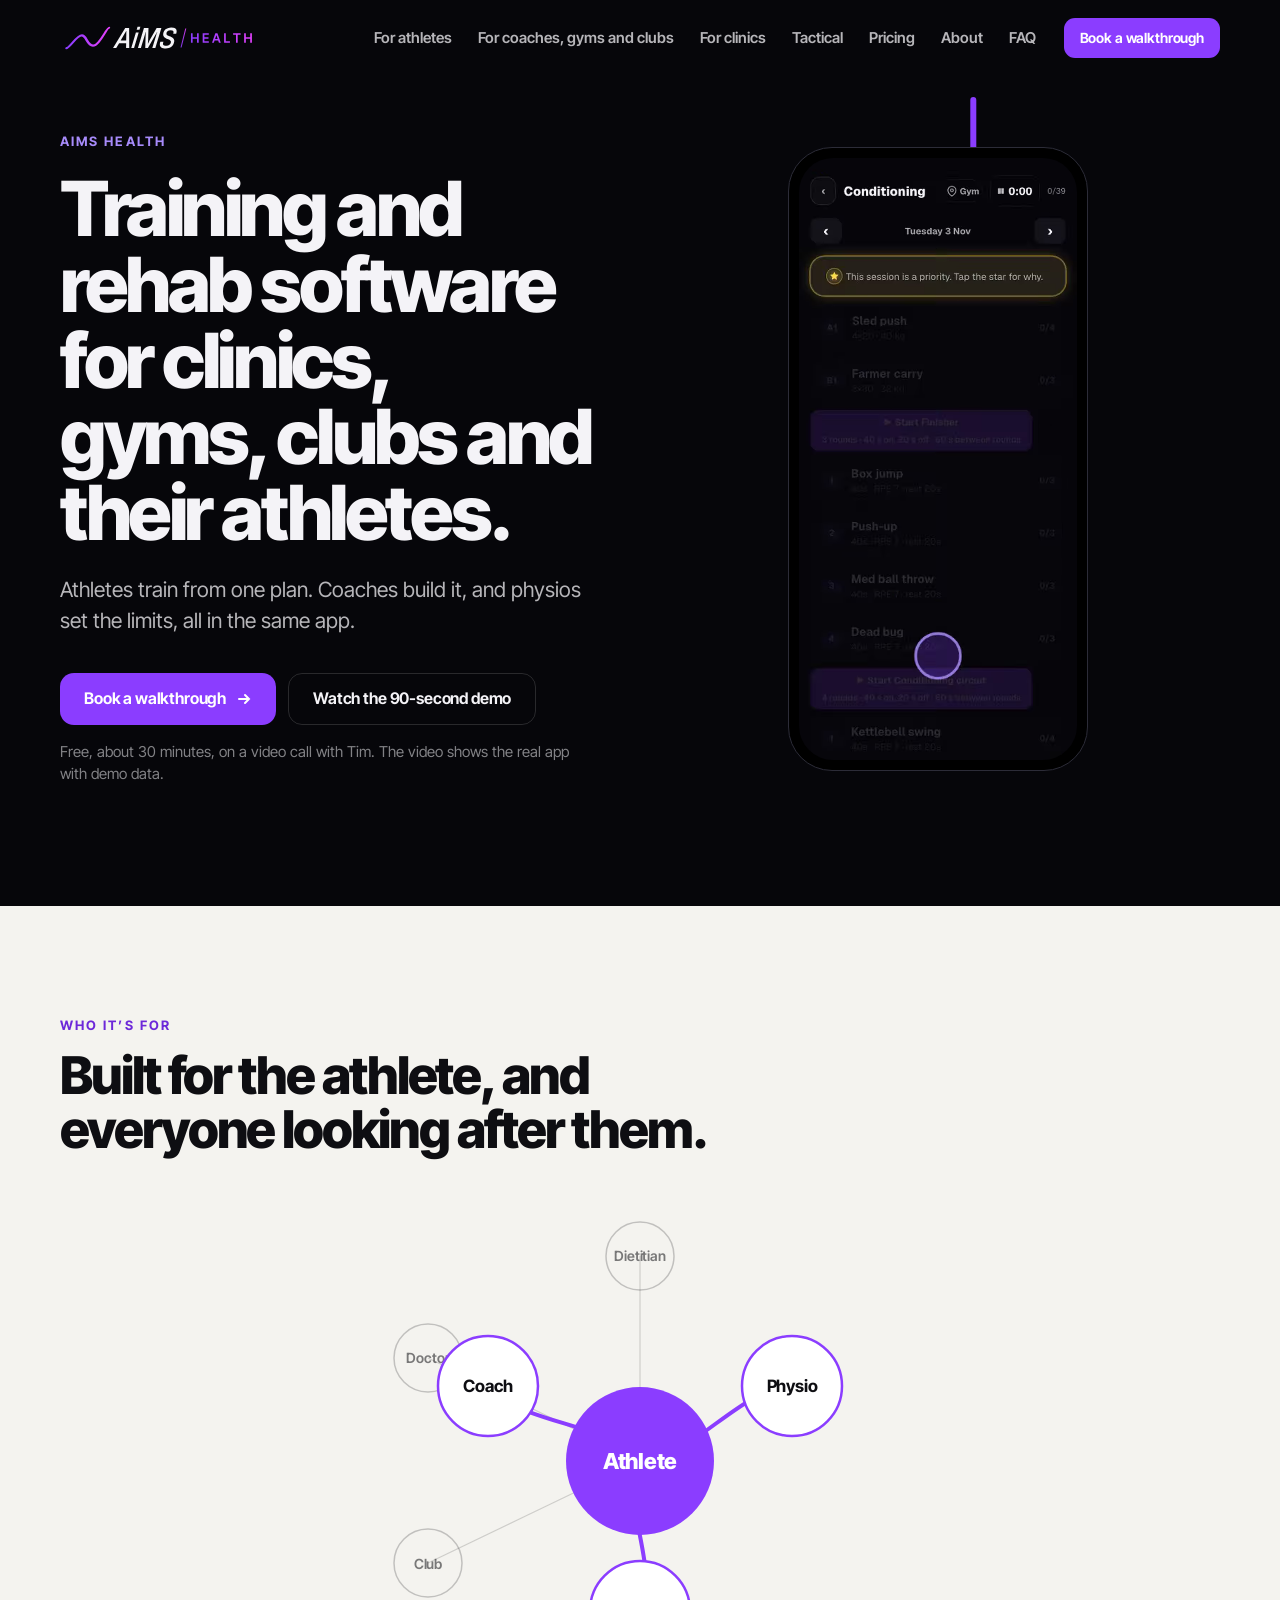
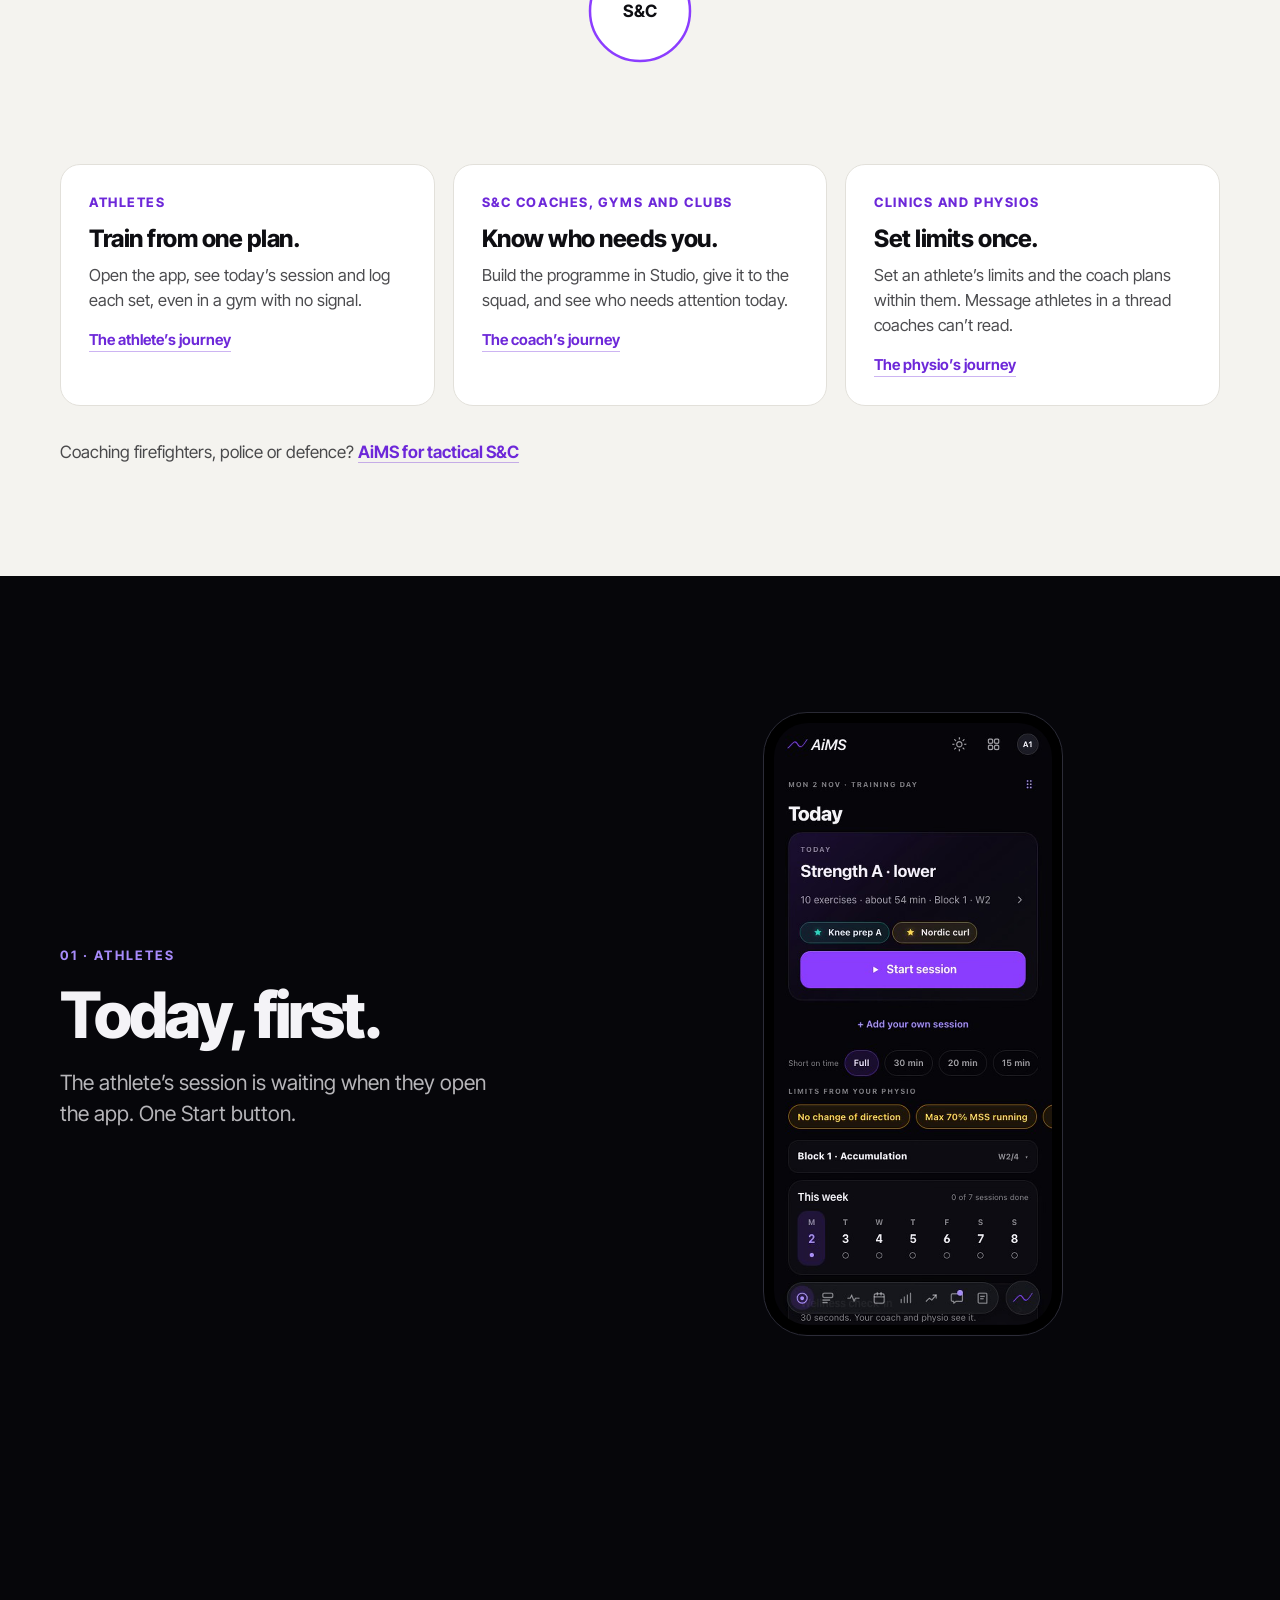
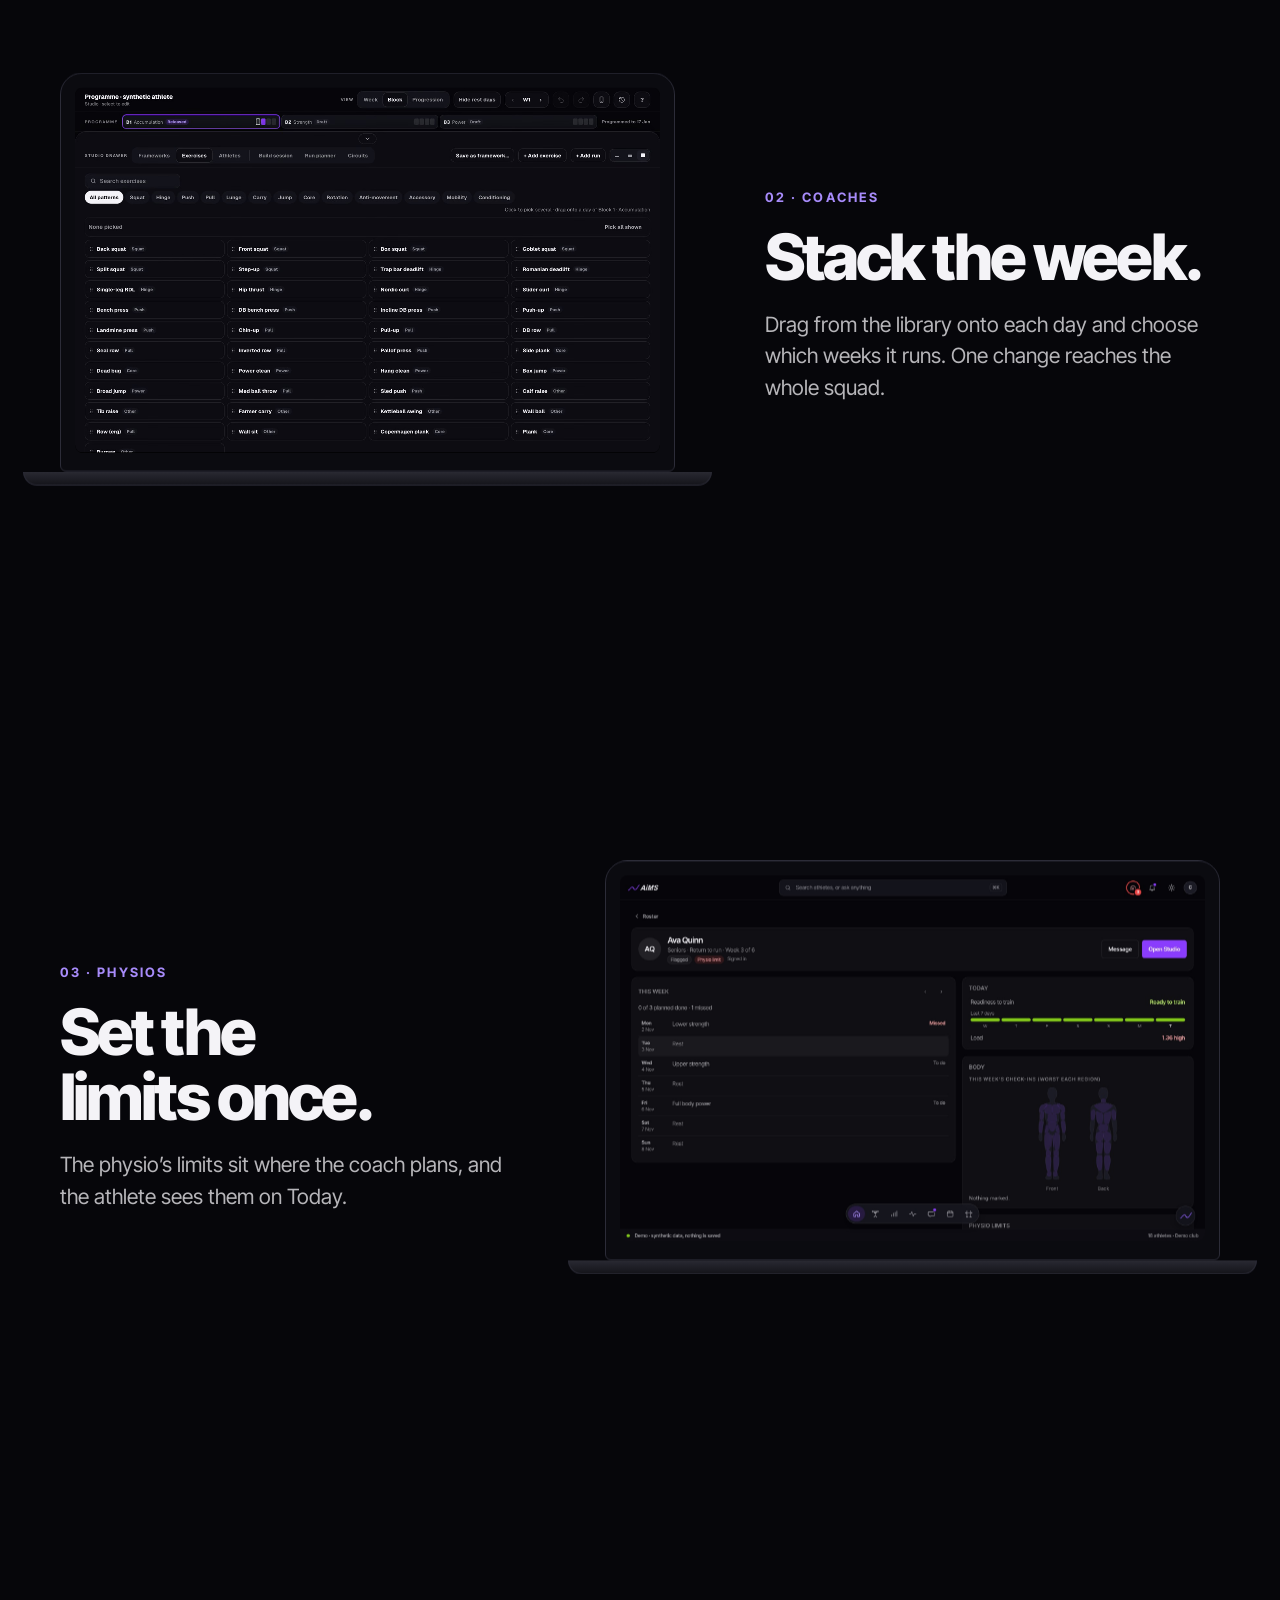
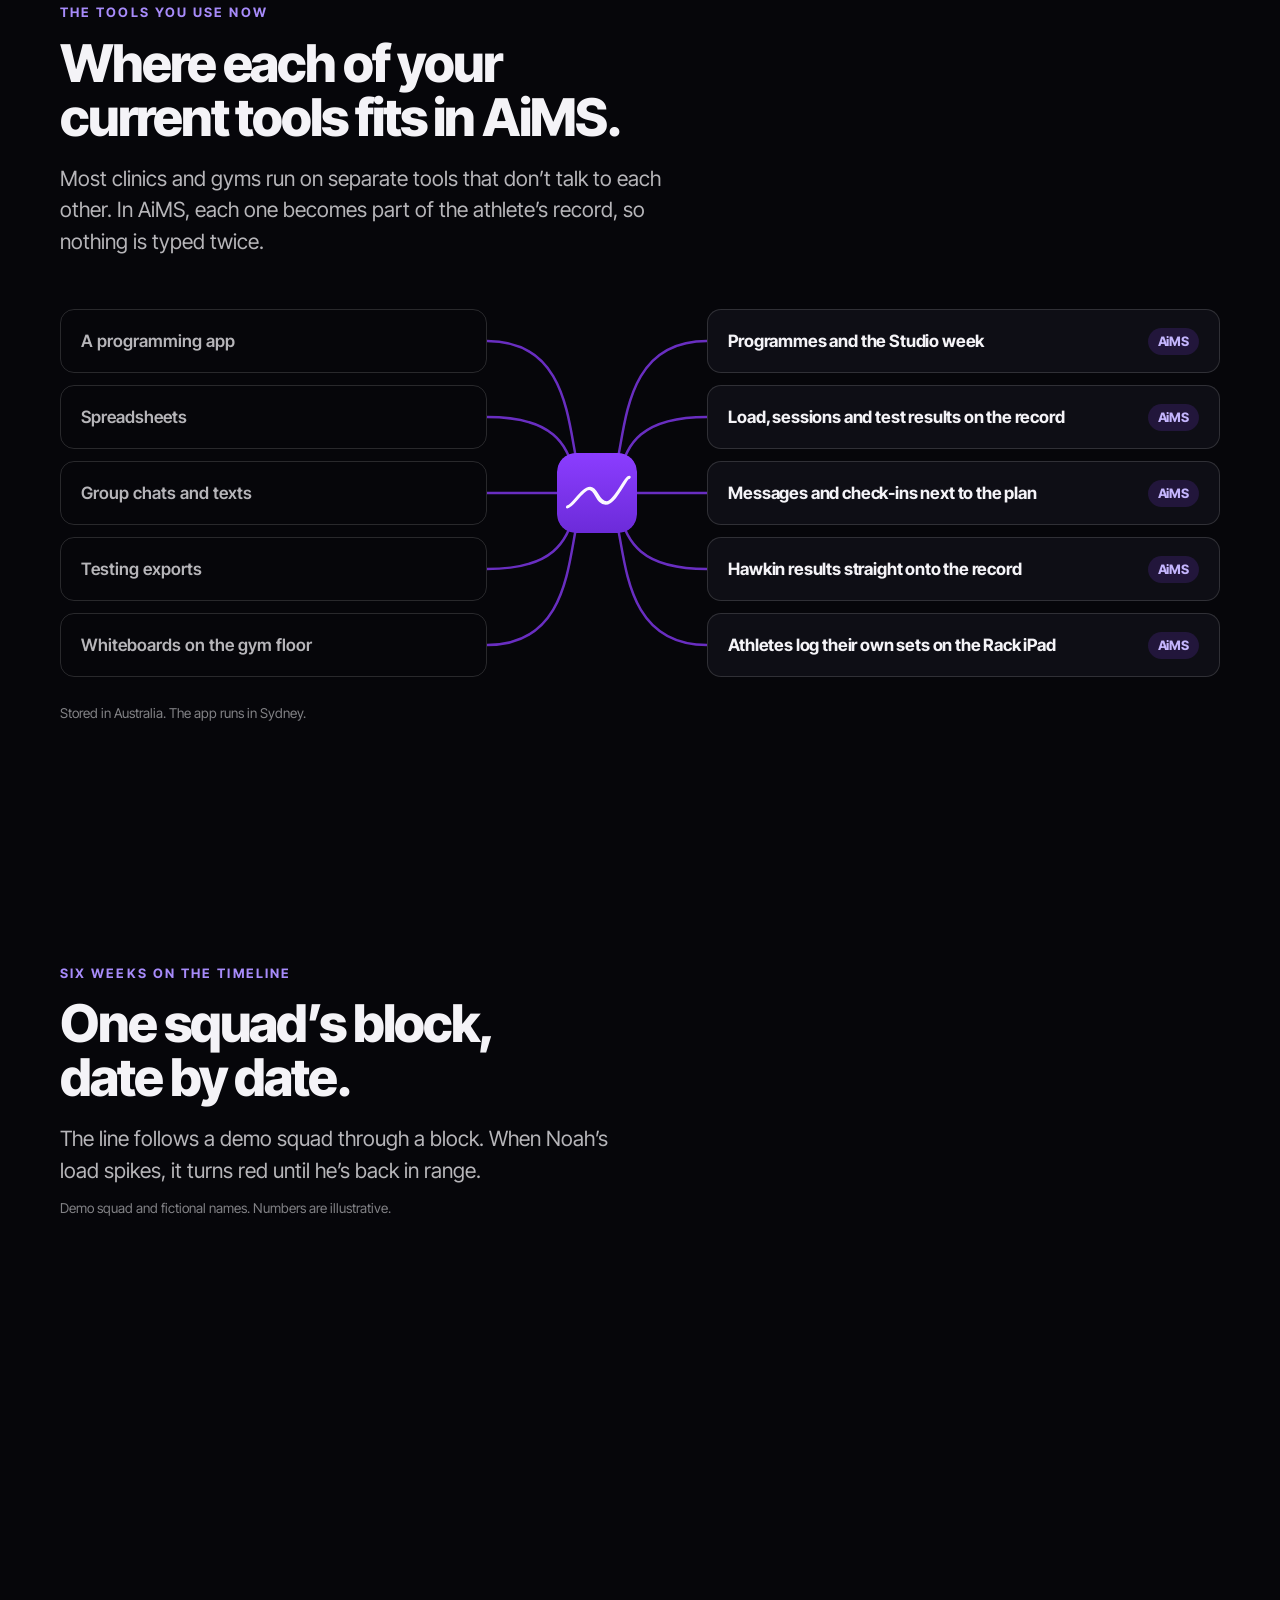
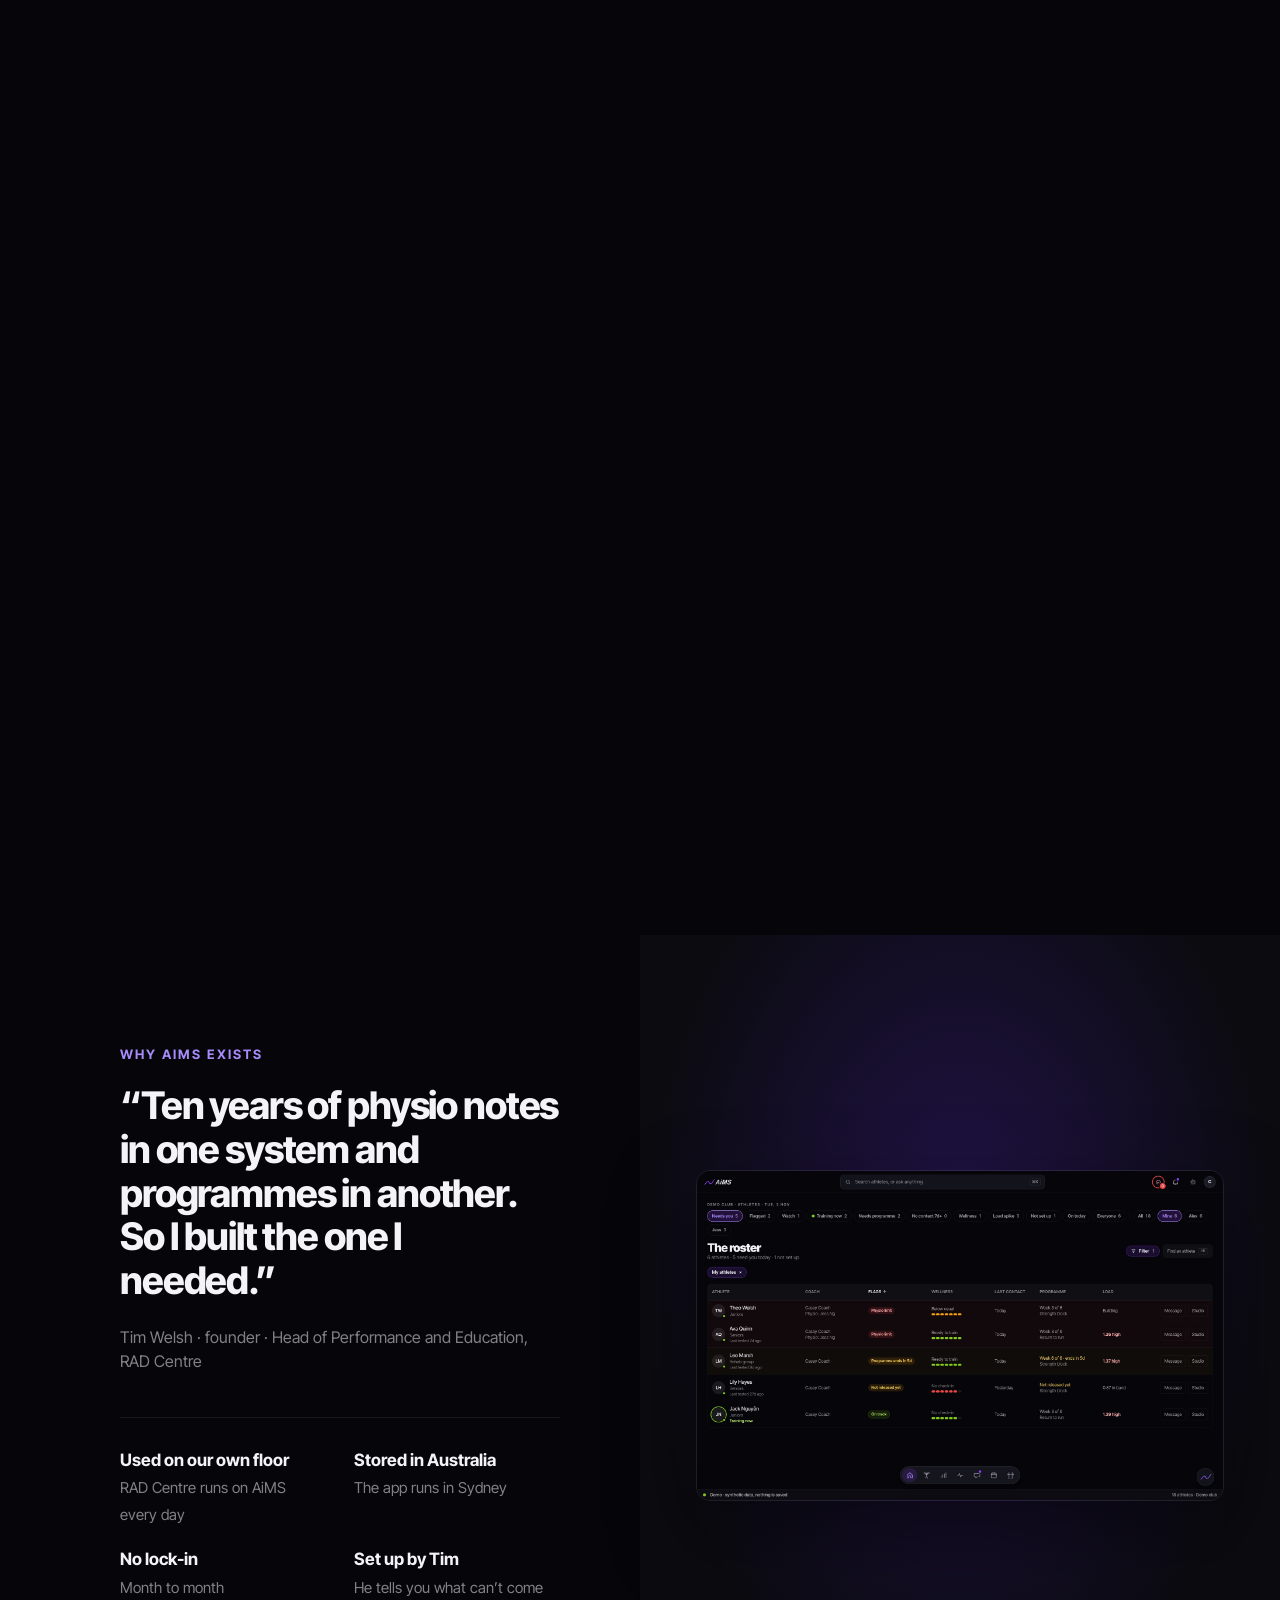
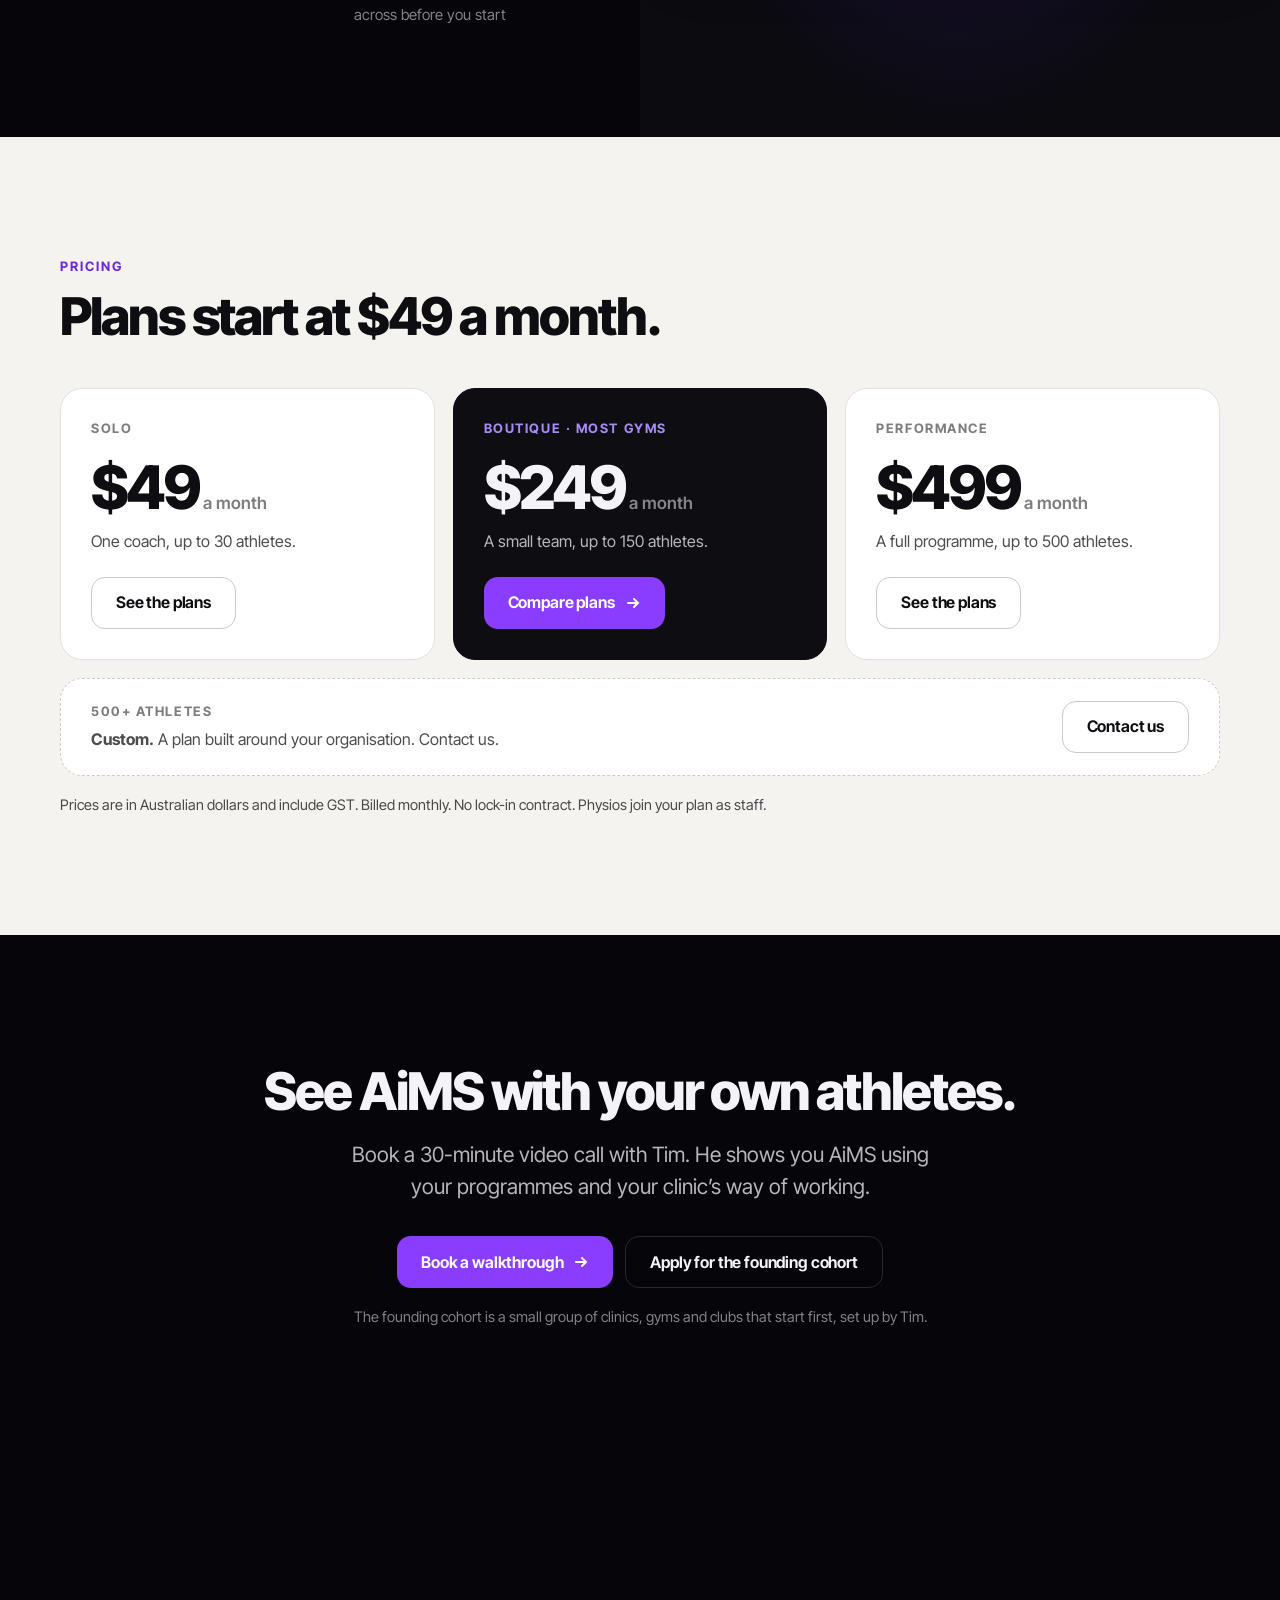
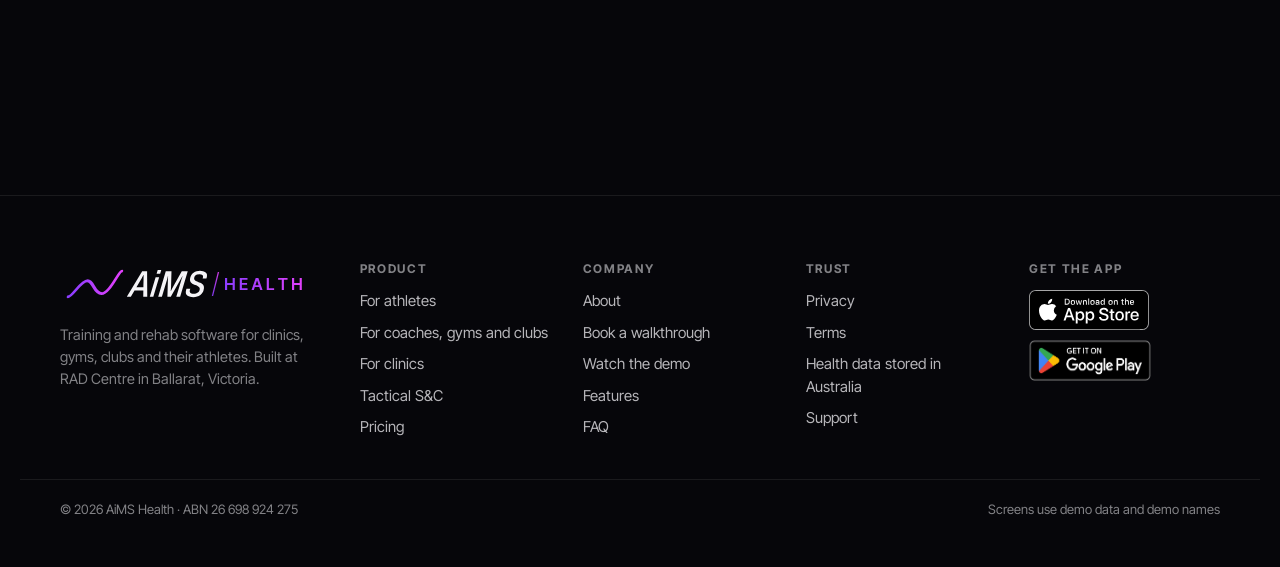
==== commit d11c25a7: "About: Tim's own copy, with the tools-we-relied-on stack collapsing into AiMS Lightly edited for gra" ====
--- a/index.html
+++ b/index.html
@@ -18,7 +18,7 @@
 <p class="lead">The line follows a demo squad through a block. When Noah’s load spikes, it turns red until he’s back in range.</p><p class="cap">Demo squad and fictional names. Numbers are illustrative.</p></div>
 <ol class="tl" aria-label="One squad’s block, date by date."><li class="tl-ev R"><span class="tl-dot"></span><div class="tl-tx"><time>16 Sep</time><h4>Block 2 starts</h4><p>Four weeks of strength for the senior squad.</p></div></li><li class="tl-ev L"><span class="tl-dot"></span><div class="tl-tx"><time>26 Sep</time><h4>Test week</h4><p>Grace Lowe jumps 41.2 cm on the CMJ, a new PB.</p></div></li><li class="tl-ev R flag"><span class="tl-dot" data-tone="flag"></span><div class="tl-tx"><time>3 Oct, 7:10 am</time><h4>Load spike</h4><p>Noah Ellis’s 7-day load is 1.48 times his 28-day average.</p></div></li><li class="tl-ev L flag"><span class="tl-dot" data-tone="flag"></span><div class="tl-tx"><time>3 Oct, 9:00 am</time><h4>Session changed</h4><p>The coach cuts Noah’s running and keeps his strength work.</p></div></li><li class="tl-ev R"><span class="tl-dot"></span><div class="tl-tx"><time>7 Oct</time><h4>Back in range</h4><p>Noah’s load is back in his usual range, and he’s on the full plan again.</p></div></li><li class="tl-ev L"><span class="tl-dot"></span><div class="tl-tx"><time>14 Oct</time><h4>Block 3 starts</h4><p>The first in-season block.</p></div></li></ol></div></section><section class="founder"><div class="media ph-slot founder-shot"><img src="assets/shots/app/coach-home_dark.jpg" width="1800" height="1125" alt="AiMS coach home on a desktop, demo data" decoding="async" loading="lazy"></div>
 <div class="tx"><div class="eyebrow rv">Why AiMS exists</div><blockquote class="rv">“Ten years of physio notes in one system and programmes in another. So I built the one I needed.”</blockquote>
-<div class="by rv">Tim Welsh · founder · strength and conditioning coach, RAD Centre </div>
+<div class="by rv">Tim Welsh · founder · Head of Performance and Education, RAD Centre </div>
 <div class="facts rv"><div><b>Used on our own floor</b><span>RAD Centre runs on AiMS every day</span></div><div><b>Stored in Australia</b><span>The app runs in Sydney</span></div>
 <div><b>No lock-in</b><span>Month to month</span></div><div><b>Set up by Tim</b><span>He tells you what can’t come across before you start</span></div></div></div></section><section class="sec light" id="pricing"><div class="wrap"><div class="sec-head rv"><div class="eyebrow">Pricing</div><h2 style="margin-top:14px">Plans start at $49 a month.</h2></div><div class="ptiles">
 <div class="pt rv"><div class="tier">Solo</div><div class="price">$49<small> a month</small></div><p>One coach, up to 30 athletes.</p><div class="sp"></div><a class="btn btn-s" href="pricing.html">See the plans</a></div>
--- a/v4.css
+++ b/v4.css
@@ -443,3 +443,23 @@
 .demo-vid video{width:100%;height:auto;border-radius:18px;display:block;background:#000;box-shadow:0 0 0 1px var(--line),0 30px 80px rgba(0,0,0,.5)}
 .clip-card .reel{border-radius:20px;overflow:hidden;max-width:300px}.clip-card .reel video{display:block;width:100%;height:auto}
 @media (max-width:899px){.cs-grid{grid-template-columns:1fr}.hero-walk .phone{width:250px}}
+/* about: the tools we relied on, collapsing into one AiMS tile */
+.collapse{margin-top:48px;display:flex;flex-direction:column;align-items:center}
+.old-stack{list-style:none;display:grid;grid-template-columns:repeat(auto-fill,minmax(210px,1fr));gap:12px;width:100%}
+.old-stack li{border-radius:16px;padding:16px 18px;font-size:15.5px;line-height:1.35;color:var(--t2);font-weight:600;
+  background:linear-gradient(140deg,rgba(139,61,255,.16),rgba(139,61,255,.04) 55%,rgba(255,255,255,.03));border:1px solid rgba(167,139,250,.18);
+  transition:transform .9s var(--ease),opacity .9s var(--ease);transition-delay:calc(var(--i) * 45ms)}
+.collapse.rv{opacity:1;transform:none}
+.collapse:not(.in) .old-stack li{opacity:0;transform:translateY(-14px) scale(.97)}
+.collapse.in .old-stack li{animation:squeeze 1.1s var(--ease) calc(1.3s + var(--i) * 40ms) both}
+@keyframes squeeze{to{transform:translateY(10px) scale(.94);opacity:.55}}
+.into{height:70px;width:2px;margin:18px 0;background:linear-gradient(rgba(167,139,250,.1),#8B3DFF);position:relative}
+.into span{position:absolute;left:50%;bottom:-2px;width:12px;height:12px;border-right:2px solid #8B3DFF;border-bottom:2px solid #8B3DFF;transform:translateX(-50%) rotate(45deg)}
+.aims-tile{display:flex;align-items:center;gap:18px;padding:26px 34px;border-radius:24px;background:linear-gradient(135deg,#8B3DFF,#5B21B6 60%,#2E1065);color:#fff;
+  box-shadow:0 20px 60px rgba(139,61,255,.35);transform:scale(.9);opacity:0;transition:transform 1s var(--ease) 1.6s,opacity 1s var(--ease) 1.6s}
+.collapse.in .aims-tile{transform:none;opacity:1}
+.aims-tile img{width:52px;height:52px}.aims-tile b{display:block;font-size:30px;letter-spacing:-.03em}.aims-tile span{font-size:15px;opacity:.85}
+.vision{max-width:900px;margin:60px auto 0;text-align:center;font-size:30px;line-height:1.3;font-weight:700;letter-spacing:-.02em}
+.vision .eyebrow{display:block;margin-bottom:16px}
+@media (max-width:899px){.old-stack{grid-template-columns:1fr 1fr;gap:8px}.old-stack li{font-size:13.5px;padding:12px}.vision{font-size:22px}}
+@media (prefers-reduced-motion:reduce){.collapse .old-stack li,.collapse .aims-tile{animation:none;transition:none;opacity:1;transform:none}}
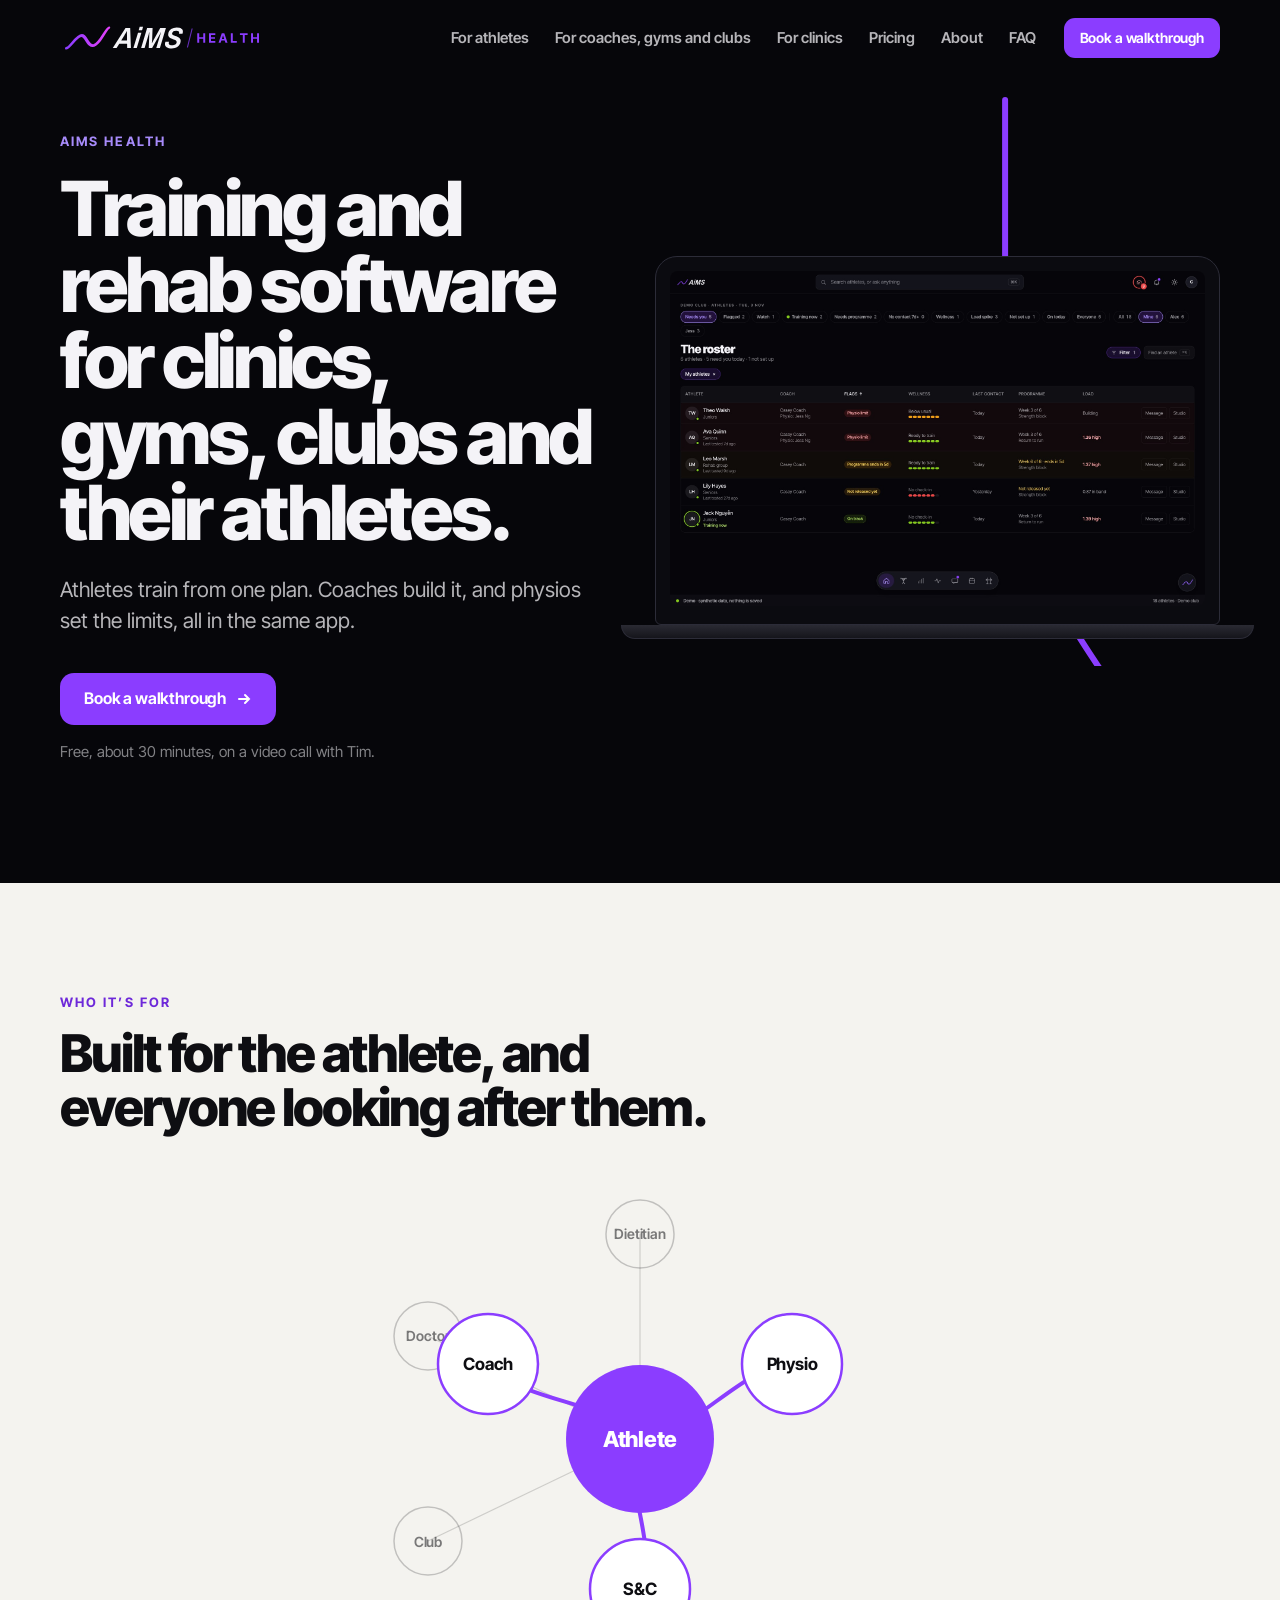
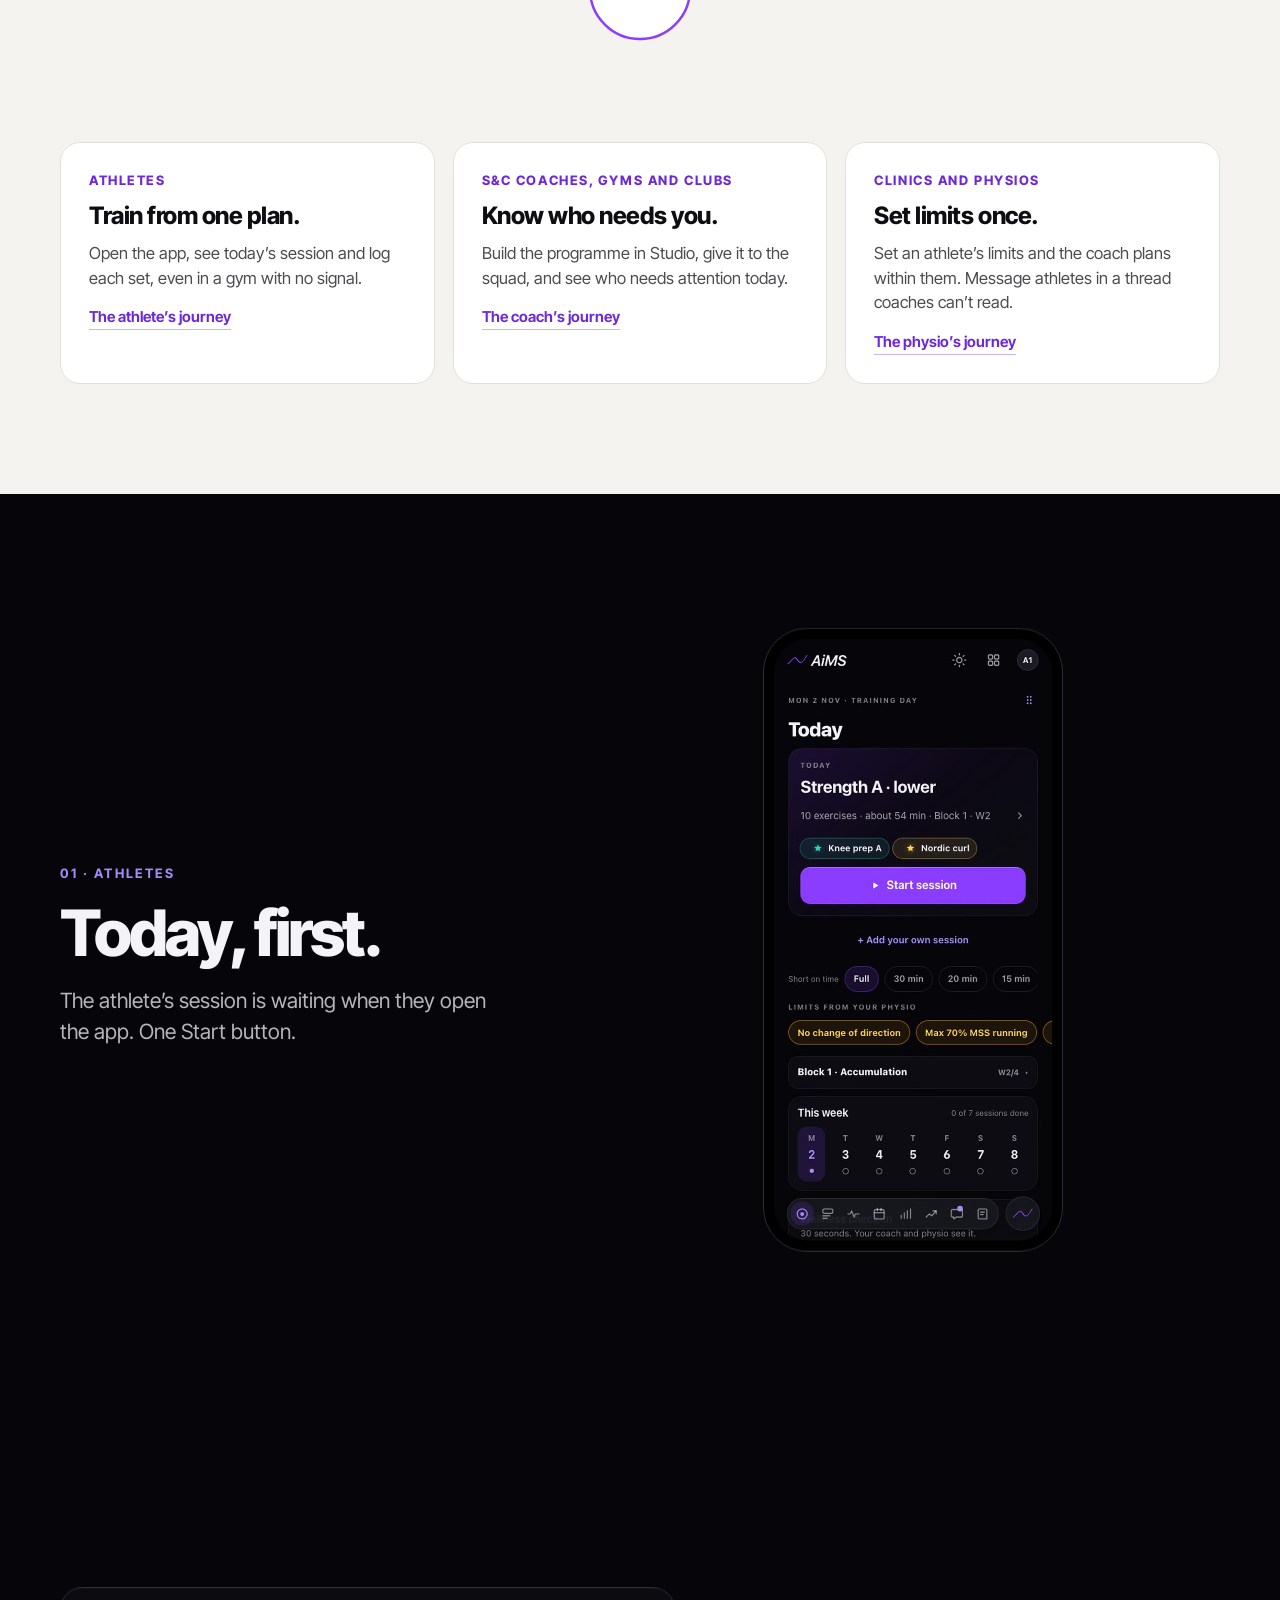
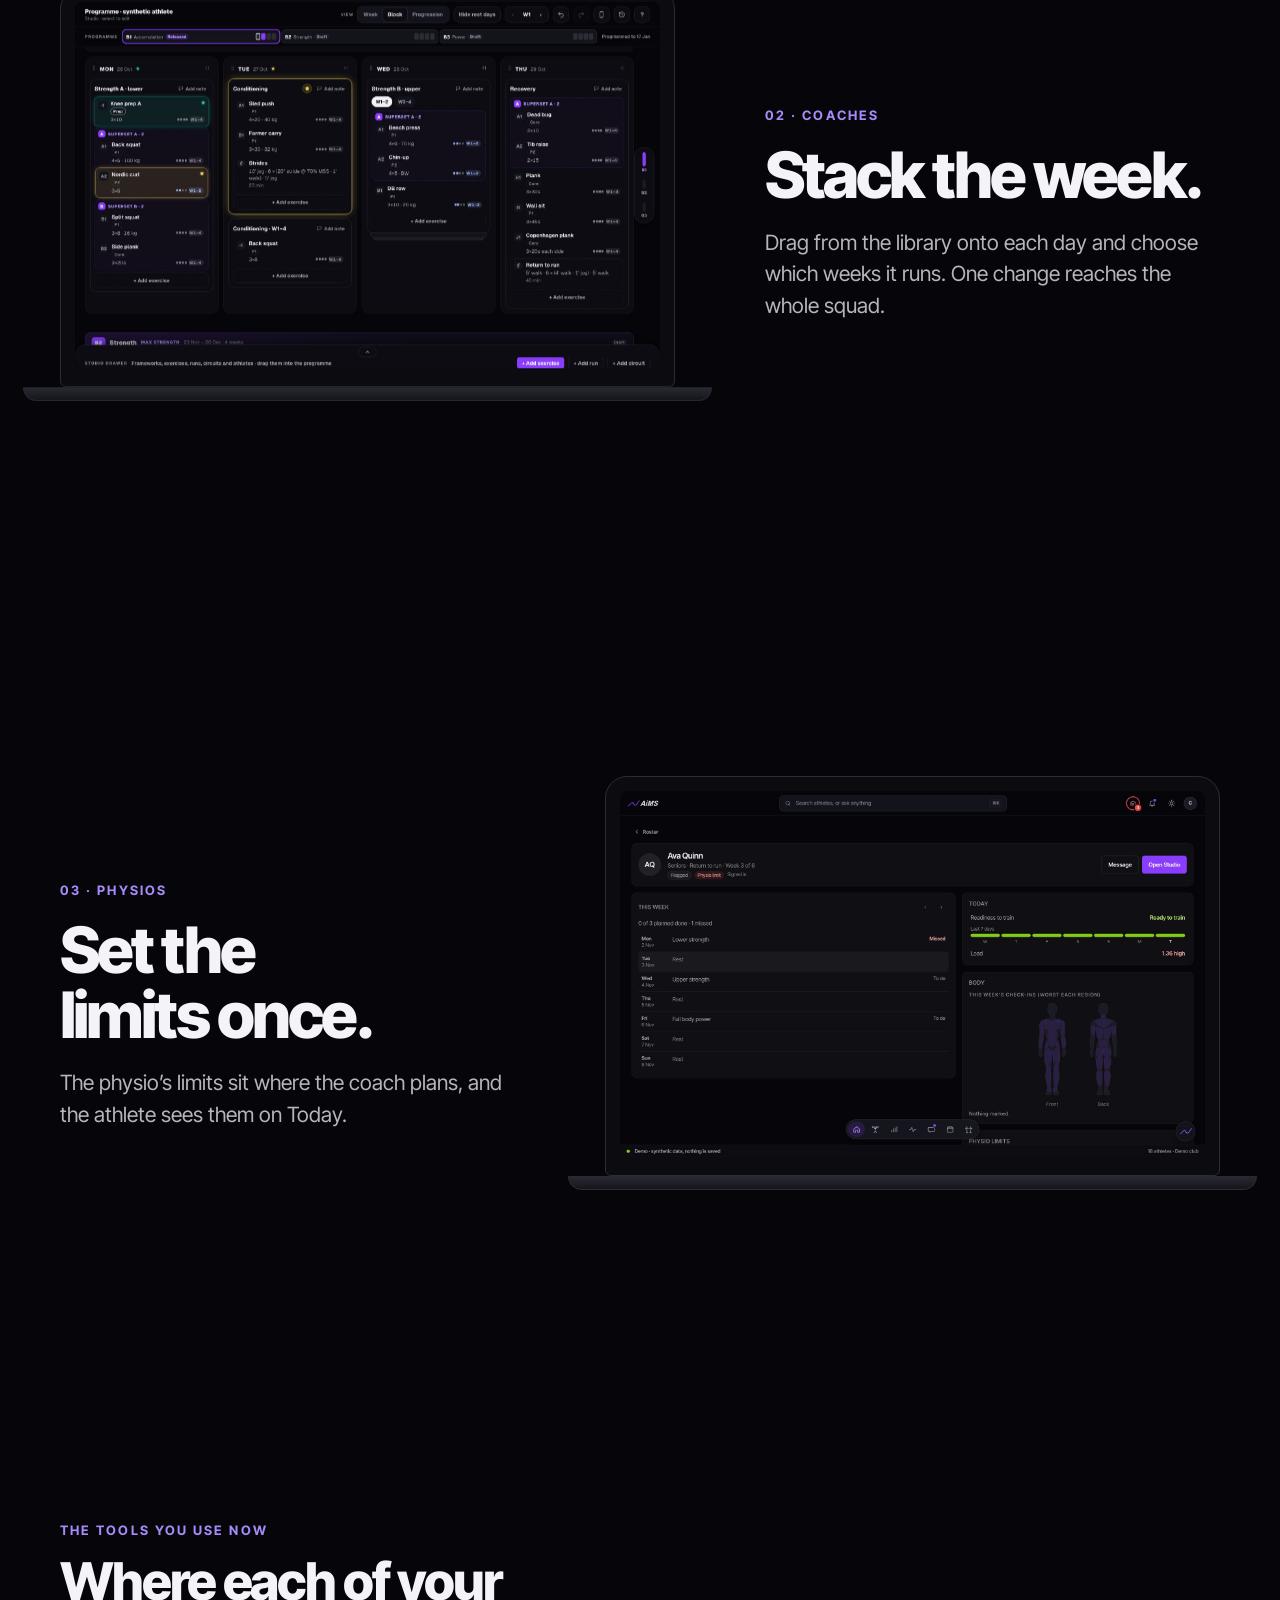
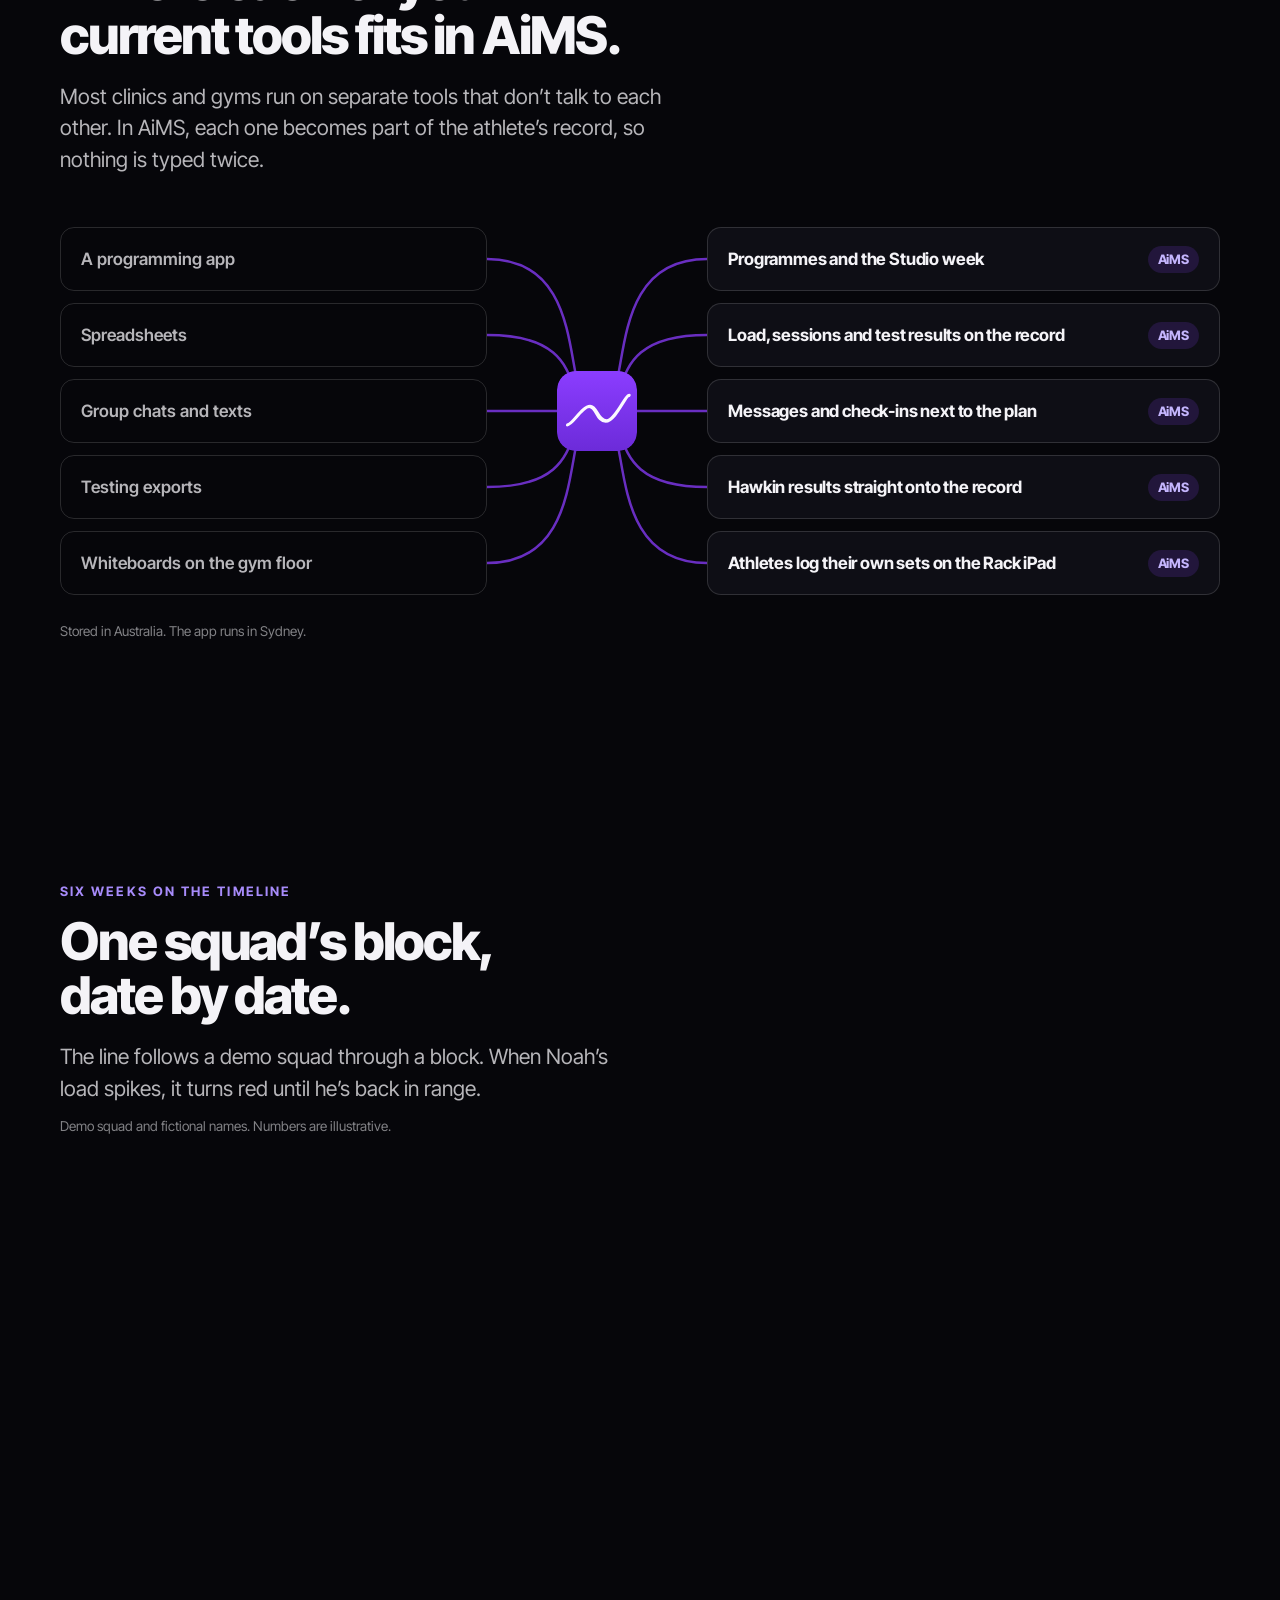
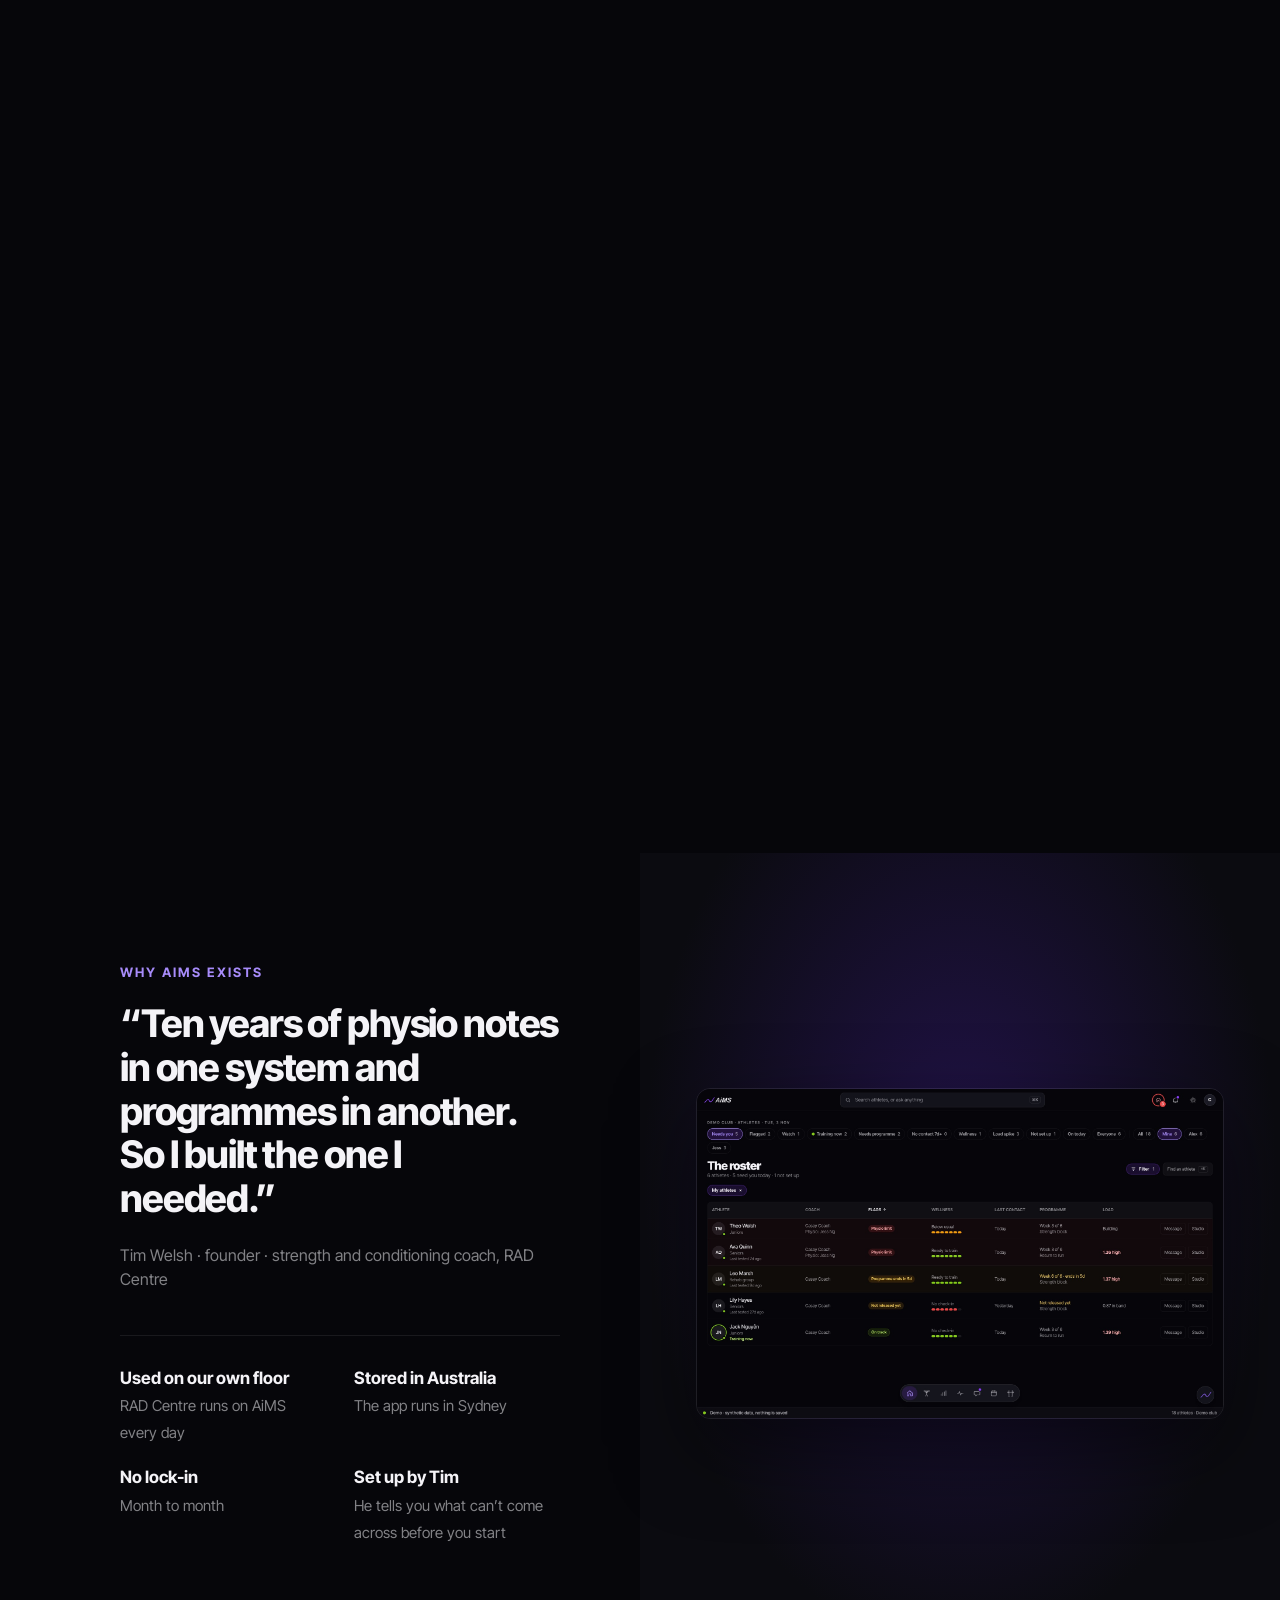
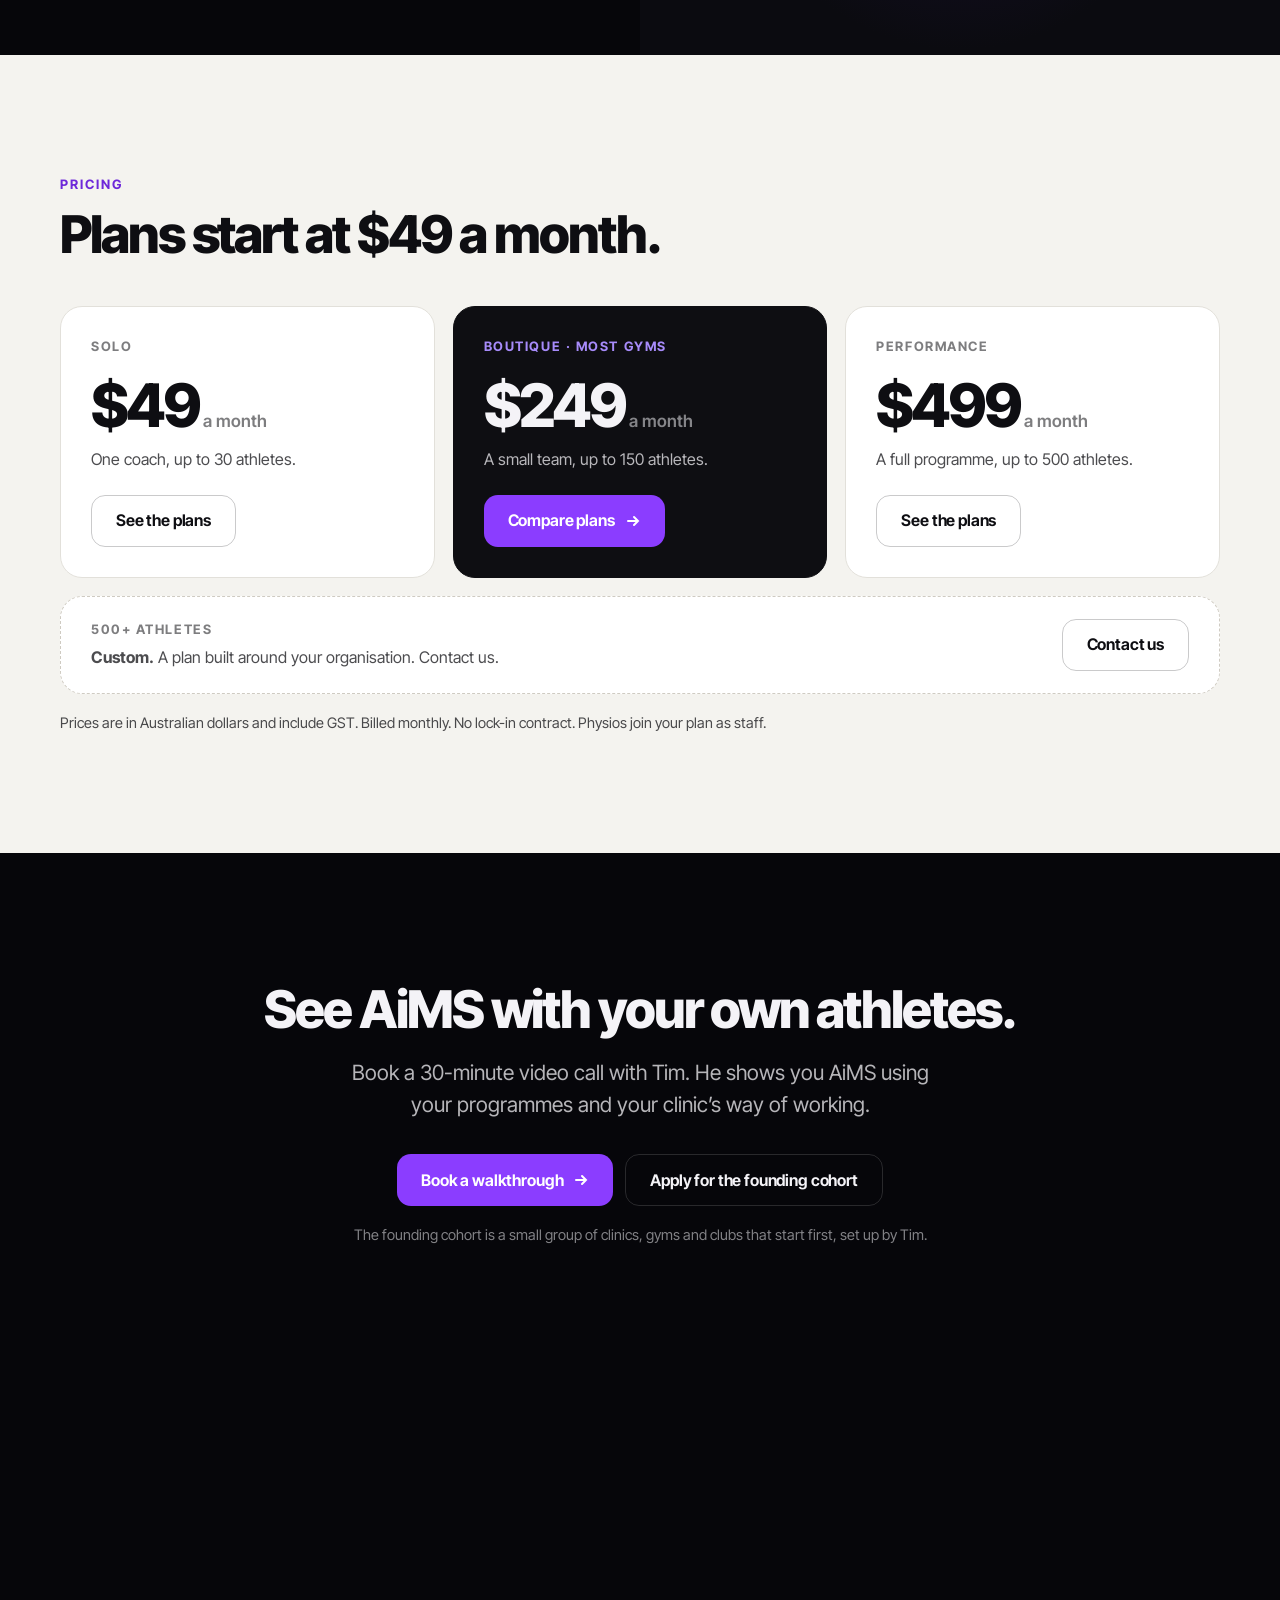
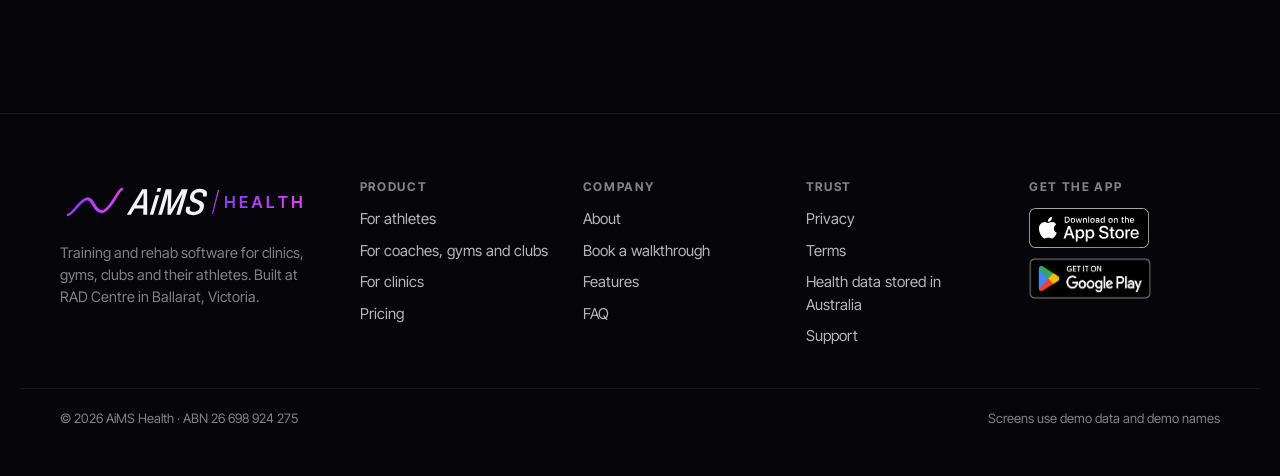
==== commit 781517bb: "Merge pull request #6 from aims-health/site/v2-1-about-footer-pricing Site v2.1: About, store badges" ====
--- a/index.html
+++ b/index.html
@@ -5,20 +5,20 @@
 <link rel="stylesheet" href="v4.css"></head><body><a class="skip" href="#main">Skip to content</a>
 
 <div class="page" id="main"><section class="hero"><header class="hdr"><div class="wrap"><a class="logo" href="index.html"><picture><source media="(max-width:899px)" srcset="assets/logo/aims-health_dark_small-cut.svg"><img src="assets/logo/aims-health-g2_dark.svg" alt="AiMS Health home"></picture></a>
-<nav aria-label="Main"><a href="athletes.html">For athletes</a><a href="coaches.html">For coaches, gyms and clubs</a><a href="clinics.html">For clinics</a><a href="tactical.html">Tactical</a><a href="pricing.html">Pricing</a><a href="about.html">About</a><a href="faq.html">FAQ</a></nav><details class="menu"><summary>Menu</summary><nav aria-label="Main"><a href="athletes.html">For athletes</a><a href="coaches.html">For coaches, gyms and clubs</a><a href="clinics.html">For clinics</a><a href="tactical.html">Tactical</a><a href="pricing.html">Pricing</a><a href="about.html">About</a><a href="faq.html">FAQ</a><a href="contact.html">Book a walkthrough</a></nav></details>
+<nav aria-label="Main"><a href="athletes.html">For athletes</a><a href="coaches.html">For coaches, gyms and clubs</a><a href="clinics.html">For clinics</a><a href="pricing.html">Pricing</a><a href="about.html">About</a><a href="faq.html">FAQ</a></nav><details class="menu"><summary>Menu</summary><nav aria-label="Main"><a href="athletes.html">For athletes</a><a href="coaches.html">For coaches, gyms and clubs</a><a href="clinics.html">For clinics</a><a href="pricing.html">Pricing</a><a href="about.html">About</a><a href="faq.html">FAQ</a><a href="contact.html">Book a walkthrough</a></nav></details>
 <a class="btn btn-p btn-sm" href="contact.html">Book a walkthrough</a></div></header><div class="wrap"><div class="hero-grid"><div class="tx">
-<div class="eyebrow rv">AiMS Health</div><h1 class="rv">Training and rehab software for clinics, gyms, clubs and their athletes.</h1><p class="lead rv">Athletes train from one plan. Coaches build it, and physios set the limits, all in the same app.</p><div class="ctas rv"><a class="btn btn-p" href="contact.html">Book a walkthrough <svg class="arr" viewBox="0 0 16 16" fill="none" stroke="currentColor" stroke-width="2" stroke-linecap="round" aria-hidden="true"><path d="M3 8h10M9 4l4 4-4 4"/></svg></a><a class="btn btn-s" href="demo.html">Watch the 90-second demo</a></div><p class="after rv">Free, about 30 minutes, on a video call with Tim. The video shows the real app with demo data.</p></div><div class="media device iphone hero-walk"><div class="phone"><video class="clip" muted playsinline loop autoplay preload=auto width="780" height="1688" poster="assets/v2_media/walkthrough_phone_poster.jpg" aria-label="The athlete app: the schedule, today’s session, an exercise video playing in the app, then progress and test results"><source src="assets/v2_media/walkthrough_phone.webm" type="video/webm"><source src="assets/v2_media/walkthrough_phone.mp4" type="video/mp4"></video></div></div></div></div></section><section class="who light" aria-labelledby="who-h"><div class="wrap"><div class="eyebrow rv">Who it’s for</div><h2 id="who-h" class="rv" style="margin-top:14px;max-width:860px">Built for the athlete, and everyone looking after them.</h2>
+<div class="eyebrow rv">AiMS Health</div><h1 class="rv">Training and rehab software for clinics, gyms, clubs and their athletes.</h1><p class="lead rv">Athletes train from one plan. Coaches build it, and physios set the limits, all in the same app.</p><div class="ctas rv"><a class="btn btn-p" href="contact.html">Book a walkthrough <svg class="arr" viewBox="0 0 16 16" fill="none" stroke="currentColor" stroke-width="2" stroke-linecap="round" aria-hidden="true"><path d="M3 8h10M9 4l4 4-4 4"/></svg></a></div><p class="after rv">Free, about 30 minutes, on a video call with Tim.</p></div><div class="media device mac"><div class="bezel"><img src="assets/shots/app/coach-home_dark.jpg" width="1800" height="1125" alt="The coach’s home screen in AiMS, showing who needs attention today" decoding="async" loading="lazy"></div><div class=base></div></div></div></div></section><section class="who light" aria-labelledby="who-h"><div class="wrap"><div class="eyebrow rv">Who it’s for</div><h2 id="who-h" class="rv" style="margin-top:14px;max-width:860px">Built for the athlete, and everyone looking after them.</h2>
 <div class="team-wrap rv" data-photo-slot="team"><svg class="team" viewBox="0 0 720 520" role="img" aria-label="The athlete in the middle, with their coach, physio and S&amp;C coach around them, and their doctor, dietitian and club further out"><line class="hair" x1="360" y1="260" x2="148" y2="157"/><g class="bub faint" style="--d:0.9s"><circle cx="148" cy="157" r="34"/><text x="148" y="162">Doctor</text></g><line class="hair" x1="360" y1="260" x2="360" y2="55"/><g class="bub faint" style="--d:1.0s"><circle cx="360" cy="55" r="34"/><text x="360" y="60">Dietitian</text></g><line class="hair" x1="360" y1="260" x2="148" y2="362"/><g class="bub faint" style="--d:1.1s"><circle cx="148" cy="362" r="34"/><text x="148" y="368">Club</text></g><path class="wv-link" pathLength="1" style="--d:0.20s" d="M360 260 C332 222,237 223,208 185"/><g class="bub" style="--d:0.45s"><circle cx="208" cy="185" r="50"/><text x="208" y="191">Coach</text></g><path class="wv-link" pathLength="1" style="--d:0.35s" d="M360 260 C408 261,464 184,512 185"/><g class="bub" style="--d:0.60s"><circle cx="512" cy="185" r="50"/><text x="512" y="191">Physio</text></g><path class="wv-link" pathLength="1" style="--d:0.50s" d="M360 260 C338 298,382 372,360 410"/><g class="bub" style="--d:0.75s"><circle cx="360" cy="410" r="50"/><text x="360" y="416">S&C</text></g><g class="ath"><circle cx="360" cy="260" r="74"/><text x="360" y="268">Athlete</text></g></svg></div>
 <div class="who-grid">
 <div class="who-card rv"><div class="k">Athletes</div><h3>Train from one plan.</h3><p>Open the app, see today’s session and log each set, even in a gym with no signal.</p><a class="link" href="athletes.html">The athlete’s journey</a></div>
 <div class="who-card rv"><div class="k">S&amp;C coaches, gyms and clubs</div><h3>Know who needs you.</h3><p>Build the programme in Studio, give it to the squad, and see who needs attention today.</p><a class="link" href="coaches.html">The coach’s journey</a></div>
 <div class="who-card rv"><div class="k">Clinics and physios</div><h3>Set limits once.</h3><p>Set an athlete’s limits and the coach plans within them. Message athletes in a thread coaches can’t read.</p><a class="link" href="clinics.html">The physio’s journey</a></div>
-</div><p class="who-more rv">Coaching firefighters, police or defence? <a class="link" href="tactical.html">AiMS for tactical S&amp;C</a></p></div></section><section class="scene"><div class="wrap"><div class="scene-grid"><div class="tx"><div class="eyebrow">01 · Athletes</div><h2>Today, first.</h2><p class="lead">The athlete’s session is waiting when they open the app. One Start button.</p></div><div class="media device iphone"><div class="phone"><video class="clip" muted playsinline loop preload="none" width="780" height="1688" poster="assets/clips/stills/athlete-today_phone_light.jpg" aria-label="The athlete app on Today: the session card opens to show every exercise."><source src="assets/clips/athlete-today_phone.webm" type="video/webm"><source src="assets/clips/athlete-today_phone.mp4" type="video/mp4"></video></div></div></div></div></section><section class="scene"><div class="wrap"><div class="scene-grid rev"><div class="tx"><div class="eyebrow">02 · Coaches</div><h2>Stack the week.</h2><p class="lead">Drag from the library onto each day and choose which weeks it runs. One change reaches the whole squad.</p></div><div class="media device mac"><div class="bezel"><video class="clip" muted playsinline loop preload="none" width="1800" height="1124" poster="assets/clips/stills/coach-studio_desktop_dark.jpg" aria-label="Studio: a coach drags Back squat from the drawer onto Wednesday and applies it from this week on."><source src="assets/clips/coach-studio_desktop.webm" type="video/webm"><source src="assets/clips/coach-studio_desktop.mp4" type="video/mp4"></video></div><div class=base></div></div></div></div></section><section class="scene"><div class="wrap"><div class="scene-grid"><div class="tx"><div class="eyebrow">03 · Physios</div><h2>Set the limits once.</h2><p class="lead">The physio’s limits sit where the coach plans, and the athlete sees them on Today.</p></div><div class="media device mac"><div class="bezel"><img src="assets/shots/app/coach-athlete_dark.jpg" width="1800" height="1125" alt="" decoding="async" loading="lazy"></div><div class=base></div></div></div></div></section><section class="sec tools-sec"><div class="wrap"><div class="sec-head rv"><div class="eyebrow">The tools you use now</div><h2 style="margin-top:14px">Where each of your current tools fits in AiMS.</h2><p class="lead">Most clinics and gyms run on separate tools that don’t talk to each other. In AiMS, each one becomes part of the athlete’s record, so nothing is typed twice.</p></div>
+</div></div></section><section class="scene"><div class="wrap"><div class="scene-grid"><div class="tx"><div class="eyebrow">01 · Athletes</div><h2>Today, first.</h2><p class="lead">The athlete’s session is waiting when they open the app. One Start button.</p></div><div class="media device iphone"><div class="phone"><video class="clip" muted playsinline loop preload="none" width="780" height="1688" poster="assets/clips/stills/athlete-today_phone_light.jpg" aria-label="The athlete app on Today: the session card opens to show every exercise."><source src="assets/clips/athlete-today_phone.webm" type="video/webm"><source src="assets/clips/athlete-today_phone.mp4" type="video/mp4"></video></div></div></div></div></section><section class="scene"><div class="wrap"><div class="scene-grid rev"><div class="tx"><div class="eyebrow">02 · Coaches</div><h2>Stack the week.</h2><p class="lead">Drag from the library onto each day and choose which weeks it runs. One change reaches the whole squad.</p></div><div class="media device mac"><div class="bezel"><video class="clip" muted playsinline loop preload="none" width="1800" height="1124" poster="assets/clips/stills/coach-studio_desktop_dark.jpg" aria-label="Studio: a coach drags Back squat from the drawer onto Wednesday and applies it from this week on."><source src="assets/clips/coach-studio_desktop.webm" type="video/webm"><source src="assets/clips/coach-studio_desktop.mp4" type="video/mp4"></video></div><div class=base></div></div></div></div></section><section class="scene"><div class="wrap"><div class="scene-grid"><div class="tx"><div class="eyebrow">03 · Physios</div><h2>Set the limits once.</h2><p class="lead">The physio’s limits sit where the coach plans, and the athlete sees them on Today.</p></div><div class="media device mac"><div class="bezel"><img src="assets/shots/app/coach-athlete_dark.jpg" width="1800" height="1125" alt="" decoding="async" loading="lazy"></div><div class=base></div></div></div></div></section><section class="sec tools-sec"><div class="wrap"><div class="sec-head rv"><div class="eyebrow">The tools you use now</div><h2 style="margin-top:14px">Where each of your current tools fits in AiMS.</h2><p class="lead">Most clinics and gyms run on separate tools that don’t talk to each other. In AiMS, each one becomes part of the athlete’s record, so nothing is typed twice.</p></div>
 <div class="tools d-only"><div class="tcol"><div class="tcard old rv">A programming app</div><div class="tcard old rv">Spreadsheets</div><div class="tcard old rv">Group chats and texts</div><div class="tcard old rv">Testing exports</div><div class="tcard old rv">Whiteboards on the gym floor</div></div><div class="tmid" aria-hidden="true"><svg viewBox="0 0 220 368" preserveAspectRatio="none"><path d="M0 32.0 C110 32.0,70 184.0,110 184.0"/><path d="M0 108.0 C110 108.0,70 184.0,110 184.0"/><path d="M0 184.0 C110 184.0,70 184.0,110 184.0"/><path d="M0 260.0 C110 260.0,70 184.0,110 184.0"/><path d="M0 336.0 C110 336.0,70 184.0,110 184.0"/><path d="M110 184.0 C150 184.0,110 32.0,220 32.0"/><path d="M110 184.0 C150 184.0,110 108.0,220 108.0"/><path d="M110 184.0 C150 184.0,110 184.0,220 184.0"/><path d="M110 184.0 C150 184.0,110 260.0,220 260.0"/><path d="M110 184.0 C150 184.0,110 336.0,220 336.0"/></svg><img class="hub" src="assets/logo/icon-aims.svg" alt=""></div><div class="tcol"><div class="tcard new rv"><b>Programmes and the Studio week</b><em class="wm wm-aims">AiMS</em></div><div class="tcard new rv"><b>Load, sessions and test results on the record</b><em class="wm wm-aims">AiMS</em></div><div class="tcard new rv"><b>Messages and check-ins next to the plan</b><em class="wm wm-aims">AiMS</em></div><div class="tcard new rv"><b>Hawkin results straight onto the record</b><em class="wm wm-aims">AiMS</em></div><div class="tcard new rv"><b>Athletes log their own sets on the Rack iPad</b><em class="wm wm-aims">AiMS</em></div></div></div><ol class="tools-m m-only"><li class="rv"><span class="old">A programming app</span><span class="to" aria-hidden="true">↓</span><div class="tcard new"><b>Programmes and the Studio week</b><em class="wm wm-aims">AiMS</em></div></li><li class="rv"><span class="old">Spreadsheets</span><span class="to" aria-hidden="true">↓</span><div class="tcard new"><b>Load, sessions and test results on the record</b><em class="wm wm-aims">AiMS</em></div></li><li class="rv"><span class="old">Group chats and texts</span><span class="to" aria-hidden="true">↓</span><div class="tcard new"><b>Messages and check-ins next to the plan</b><em class="wm wm-aims">AiMS</em></div></li><li class="rv"><span class="old">Testing exports</span><span class="to" aria-hidden="true">↓</span><div class="tcard new"><b>Hawkin results straight onto the record</b><em class="wm wm-aims">AiMS</em></div></li><li class="rv"><span class="old">Whiteboards on the gym floor</span><span class="to" aria-hidden="true">↓</span><div class="tcard new"><b>Athletes log their own sets on the Rack iPad</b><em class="wm wm-aims">AiMS</em></div></li></ol><p class="cap rv tools-note">Stored in Australia. The app runs in Sydney.</p></div></section><section class="sec story"><div class="wrap"><div class="sec-head rv"><div class="eyebrow">Six weeks on the timeline</div><h2 style="margin-top:14px">One squad’s block, date by date.</h2>
 <p class="lead">The line follows a demo squad through a block. When Noah’s load spikes, it turns red until he’s back in range.</p><p class="cap">Demo squad and fictional names. Numbers are illustrative.</p></div>
 <ol class="tl" aria-label="One squad’s block, date by date."><li class="tl-ev R"><span class="tl-dot"></span><div class="tl-tx"><time>16 Sep</time><h4>Block 2 starts</h4><p>Four weeks of strength for the senior squad.</p></div></li><li class="tl-ev L"><span class="tl-dot"></span><div class="tl-tx"><time>26 Sep</time><h4>Test week</h4><p>Grace Lowe jumps 41.2 cm on the CMJ, a new PB.</p></div></li><li class="tl-ev R flag"><span class="tl-dot" data-tone="flag"></span><div class="tl-tx"><time>3 Oct, 7:10 am</time><h4>Load spike</h4><p>Noah Ellis’s 7-day load is 1.48 times his 28-day average.</p></div></li><li class="tl-ev L flag"><span class="tl-dot" data-tone="flag"></span><div class="tl-tx"><time>3 Oct, 9:00 am</time><h4>Session changed</h4><p>The coach cuts Noah’s running and keeps his strength work.</p></div></li><li class="tl-ev R"><span class="tl-dot"></span><div class="tl-tx"><time>7 Oct</time><h4>Back in range</h4><p>Noah’s load is back in his usual range, and he’s on the full plan again.</p></div></li><li class="tl-ev L"><span class="tl-dot"></span><div class="tl-tx"><time>14 Oct</time><h4>Block 3 starts</h4><p>The first in-season block.</p></div></li></ol></div></section><section class="founder"><div class="media ph-slot founder-shot"><img src="assets/shots/app/coach-home_dark.jpg" width="1800" height="1125" alt="AiMS coach home on a desktop, demo data" decoding="async" loading="lazy"></div>
 <div class="tx"><div class="eyebrow rv">Why AiMS exists</div><blockquote class="rv">“Ten years of physio notes in one system and programmes in another. So I built the one I needed.”</blockquote>
-<div class="by rv">Tim Welsh · founder · Head of Performance and Education, RAD Centre </div>
+<div class="by rv">Tim Welsh · founder · strength and conditioning coach, RAD Centre </div>
 <div class="facts rv"><div><b>Used on our own floor</b><span>RAD Centre runs on AiMS every day</span></div><div><b>Stored in Australia</b><span>The app runs in Sydney</span></div>
 <div><b>No lock-in</b><span>Month to month</span></div><div><b>Set up by Tim</b><span>He tells you what can’t come across before you start</span></div></div></div></section><section class="sec light" id="pricing"><div class="wrap"><div class="sec-head rv"><div class="eyebrow">Pricing</div><h2 style="margin-top:14px">Plans start at $49 a month.</h2></div><div class="ptiles">
 <div class="pt rv"><div class="tier">Solo</div><div class="price">$49<small> a month</small></div><p>One coach, up to 30 athletes.</p><div class="sp"></div><a class="btn btn-s" href="pricing.html">See the plans</a></div>
@@ -30,8 +30,8 @@
 <div class="ctas rv"><a class="btn btn-p" href="contact.html">Book a walkthrough <svg class="arr" viewBox="0 0 16 16" fill="none" stroke="currentColor" stroke-width="2" stroke-linecap="round" aria-hidden="true"><path d="M3 8h10M9 4l4 4-4 4"/></svg></a><a class="btn btn-s" href="contact.html#founding">Apply for the founding cohort</a></div>
 <p class="small rv">The founding cohort is a small group of clinics, gyms and clubs that start first, set up by Tim. </p>
 <div class="mark-box" aria-hidden="true"></div></div></section><footer><div class="wrap"><div><img src="assets/logo/aims-health-g2_dark.svg" alt="AiMS Health" loading="lazy"><p>Training and rehab software for clinics, gyms, clubs and their athletes. Built at RAD Centre in Ballarat, Victoria.</p></div>
-<div><h4>Product</h4><ul><li><a href="athletes.html">For athletes</a></li><li><a href="coaches.html">For coaches, gyms and clubs</a></li><li><a href="clinics.html">For clinics</a></li><li><a href="tactical.html">Tactical S&amp;C</a></li><li><a href="pricing.html">Pricing</a></li></ul></div>
-<div><h4>Company</h4><ul><li><a href="about.html">About</a></li><li><a href="contact.html">Book a walkthrough</a></li><li><a href="demo.html">Watch the demo</a></li><li><a href="whatsnew.html">Features</a></li><li><a href="faq.html">FAQ</a></li></ul></div>
+<div><h4>Product</h4><ul><li><a href="athletes.html">For athletes</a></li><li><a href="coaches.html">For coaches, gyms and clubs</a></li><li><a href="clinics.html">For clinics</a></li><li><a href="pricing.html">Pricing</a></li></ul></div>
+<div><h4>Company</h4><ul><li><a href="about.html">About</a></li><li><a href="contact.html">Book a walkthrough</a></li><li><a href="whatsnew.html">Features</a></li><li><a href="faq.html">FAQ</a></li></ul></div>
 <div><h4>Trust</h4><ul><li><a href="/privacy">Privacy</a></li><li><a href="/terms">Terms</a></li><li><a href="faq.html#privacy">Health data stored in Australia</a></li><li><a href="/support">Support</a></li></ul></div>
 <div><h4>Get the app</h4><div class="stores foot"><a class="badge as" href="https://apps.apple.com/au/app/id6800306696"><img src="assets/badges/appstore-black-en.svg" width="120" height="40" alt="Download on the App Store"></a><a class="badge gp" href="https://play.google.com/store/apps/details?id=au.com.aimshealth.app"><img src="assets/badges/googleplay-en.png" width="646" height="250" alt="Get it on Google Play"></a></div></div></div>
 <div class="legal"><span>© 2026 AiMS Health · ABN 26 698 924 275</span><span>Screens use demo data and demo names</span></div></footer></div><script src="wave.js" defer></script></body></html>
--- a/v4.css
+++ b/v4.css
@@ -433,33 +433,3 @@
 .pcustom{display:flex;align-items:center;justify-content:space-between;gap:18px;flex-wrap:wrap;margin-top:18px;border-radius:22px;border:1px dashed #CFCBC2;padding:22px 30px;background:#fff}
 .pcustom .tier{font-size:13px;font-weight:700;letter-spacing:.12em;text-transform:uppercase;color:var(--ink-3)}
 .pcustom p{font-size:16px;margin-top:6px}
-/* v2: hero walkthrough, clinical, demo, features */
-.hero-walk .phone{width:300px}
-.who-more{margin-top:34px;font-size:17px;color:var(--ink-2)}
-.cs-grid{display:grid;grid-template-columns:1.3fr 1fr;gap:22px;margin-top:40px}
-.cs-card{border-radius:22px;background:#fff;border:1px solid #E2E0DA;padding:30px}.cs-card h3{font-size:24px;margin-top:14px}.cs-card p{margin-top:12px;font-size:16.5px}.cs-card .ticks{margin-top:14px}
-.tag.live{background:rgba(52,199,89,.14);color:#1E8E3E}
-.cs-media{margin-top:56px}.cs-media .cap{text-align:center;margin-top:14px}
-.demo-vid video{width:100%;height:auto;border-radius:18px;display:block;background:#000;box-shadow:0 0 0 1px var(--line),0 30px 80px rgba(0,0,0,.5)}
-.clip-card .reel{border-radius:20px;overflow:hidden;max-width:300px}.clip-card .reel video{display:block;width:100%;height:auto}
-@media (max-width:899px){.cs-grid{grid-template-columns:1fr}.hero-walk .phone{width:250px}}
-/* about: the tools we relied on, collapsing into one AiMS tile */
-.collapse{margin-top:48px;display:flex;flex-direction:column;align-items:center}
-.old-stack{list-style:none;display:grid;grid-template-columns:repeat(auto-fill,minmax(210px,1fr));gap:12px;width:100%}
-.old-stack li{border-radius:16px;padding:16px 18px;font-size:15.5px;line-height:1.35;color:var(--t2);font-weight:600;
-  background:linear-gradient(140deg,rgba(139,61,255,.16),rgba(139,61,255,.04) 55%,rgba(255,255,255,.03));border:1px solid rgba(167,139,250,.18);
-  transition:transform .9s var(--ease),opacity .9s var(--ease);transition-delay:calc(var(--i) * 45ms)}
-.collapse.rv{opacity:1;transform:none}
-.collapse:not(.in) .old-stack li{opacity:0;transform:translateY(-14px) scale(.97)}
-.collapse.in .old-stack li{animation:squeeze 1.1s var(--ease) calc(1.3s + var(--i) * 40ms) both}
-@keyframes squeeze{to{transform:translateY(10px) scale(.94);opacity:.55}}
-.into{height:70px;width:2px;margin:18px 0;background:linear-gradient(rgba(167,139,250,.1),#8B3DFF);position:relative}
-.into span{position:absolute;left:50%;bottom:-2px;width:12px;height:12px;border-right:2px solid #8B3DFF;border-bottom:2px solid #8B3DFF;transform:translateX(-50%) rotate(45deg)}
-.aims-tile{display:flex;align-items:center;gap:18px;padding:26px 34px;border-radius:24px;background:linear-gradient(135deg,#8B3DFF,#5B21B6 60%,#2E1065);color:#fff;
-  box-shadow:0 20px 60px rgba(139,61,255,.35);transform:scale(.9);opacity:0;transition:transform 1s var(--ease) 1.6s,opacity 1s var(--ease) 1.6s}
-.collapse.in .aims-tile{transform:none;opacity:1}
-.aims-tile img{width:52px;height:52px}.aims-tile b{display:block;font-size:30px;letter-spacing:-.03em}.aims-tile span{font-size:15px;opacity:.85}
-.vision{max-width:900px;margin:60px auto 0;text-align:center;font-size:30px;line-height:1.3;font-weight:700;letter-spacing:-.02em}
-.vision .eyebrow{display:block;margin-bottom:16px}
-@media (max-width:899px){.old-stack{grid-template-columns:1fr 1fr;gap:8px}.old-stack li{font-size:13.5px;padding:12px}.vision{font-size:22px}}
-@media (prefers-reduced-motion:reduce){.collapse .old-stack li,.collapse .aims-tile{animation:none;transition:none;opacity:1;transform:none}}
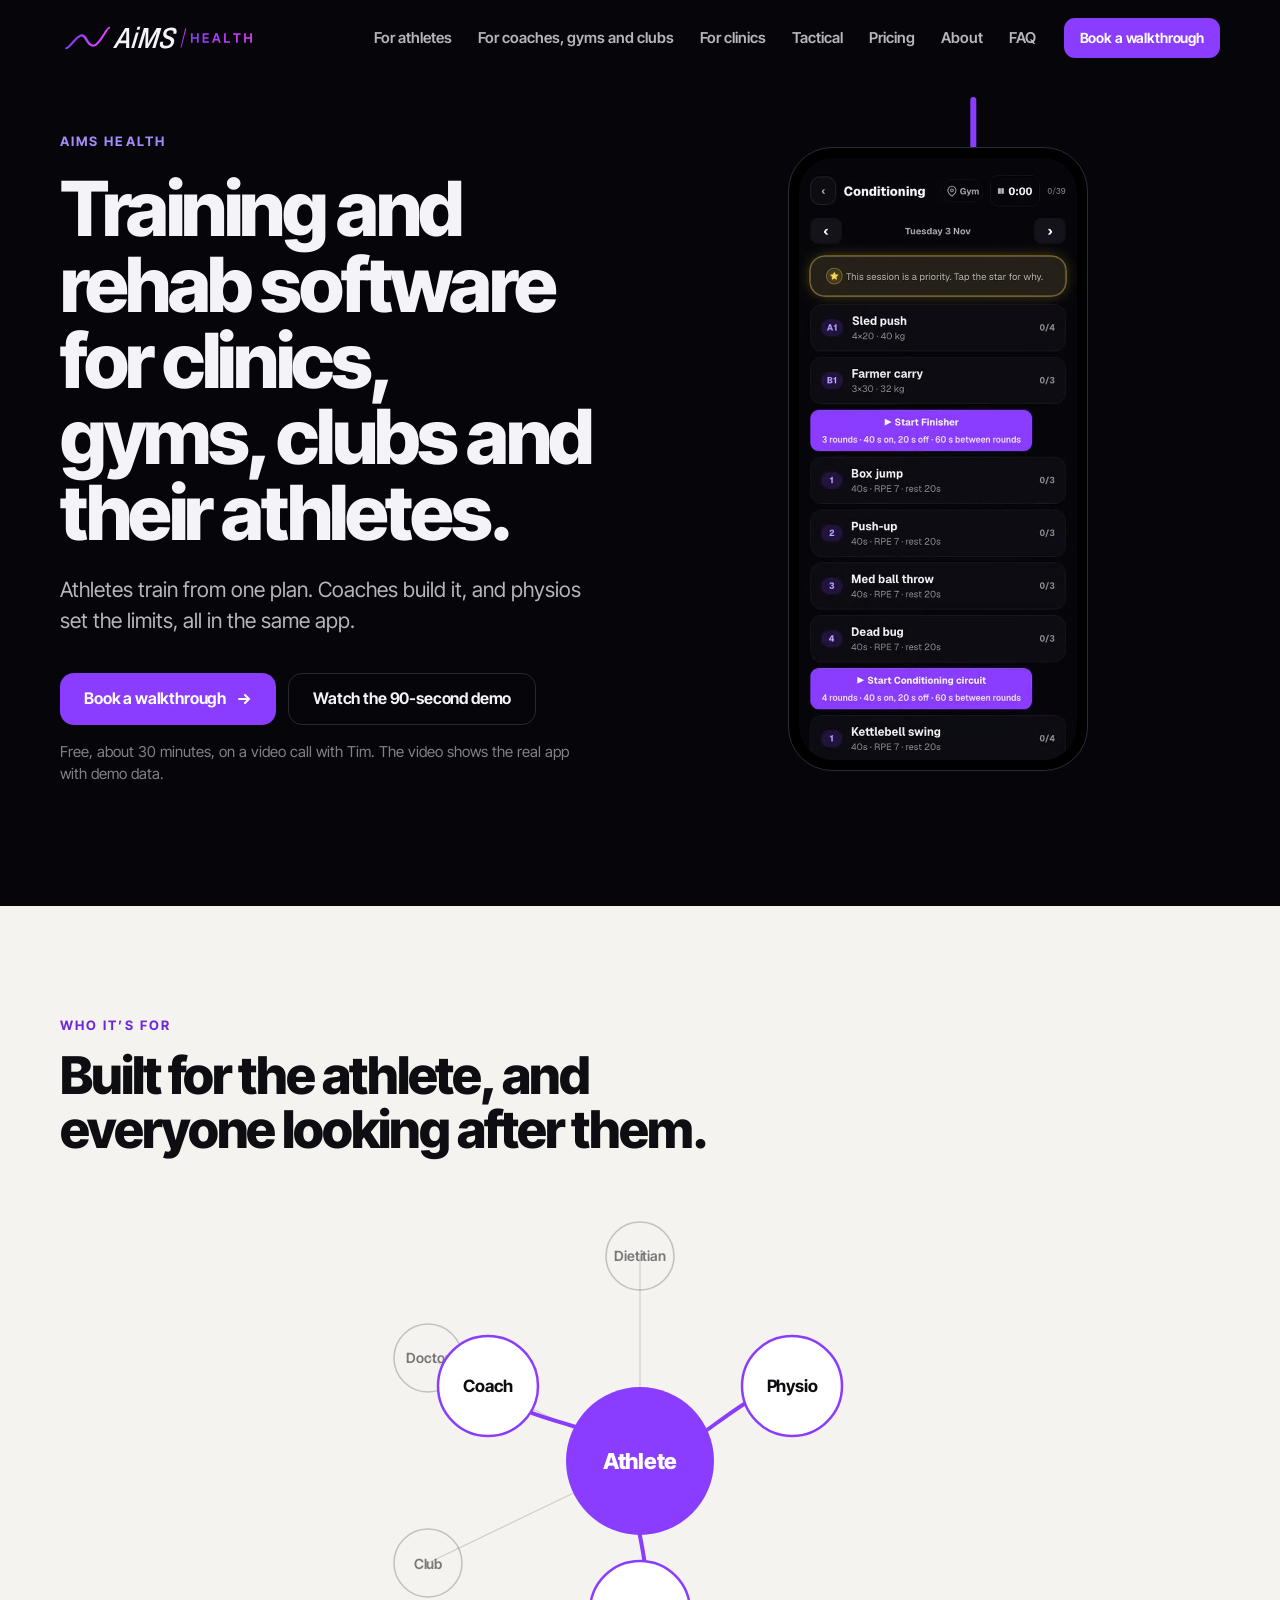
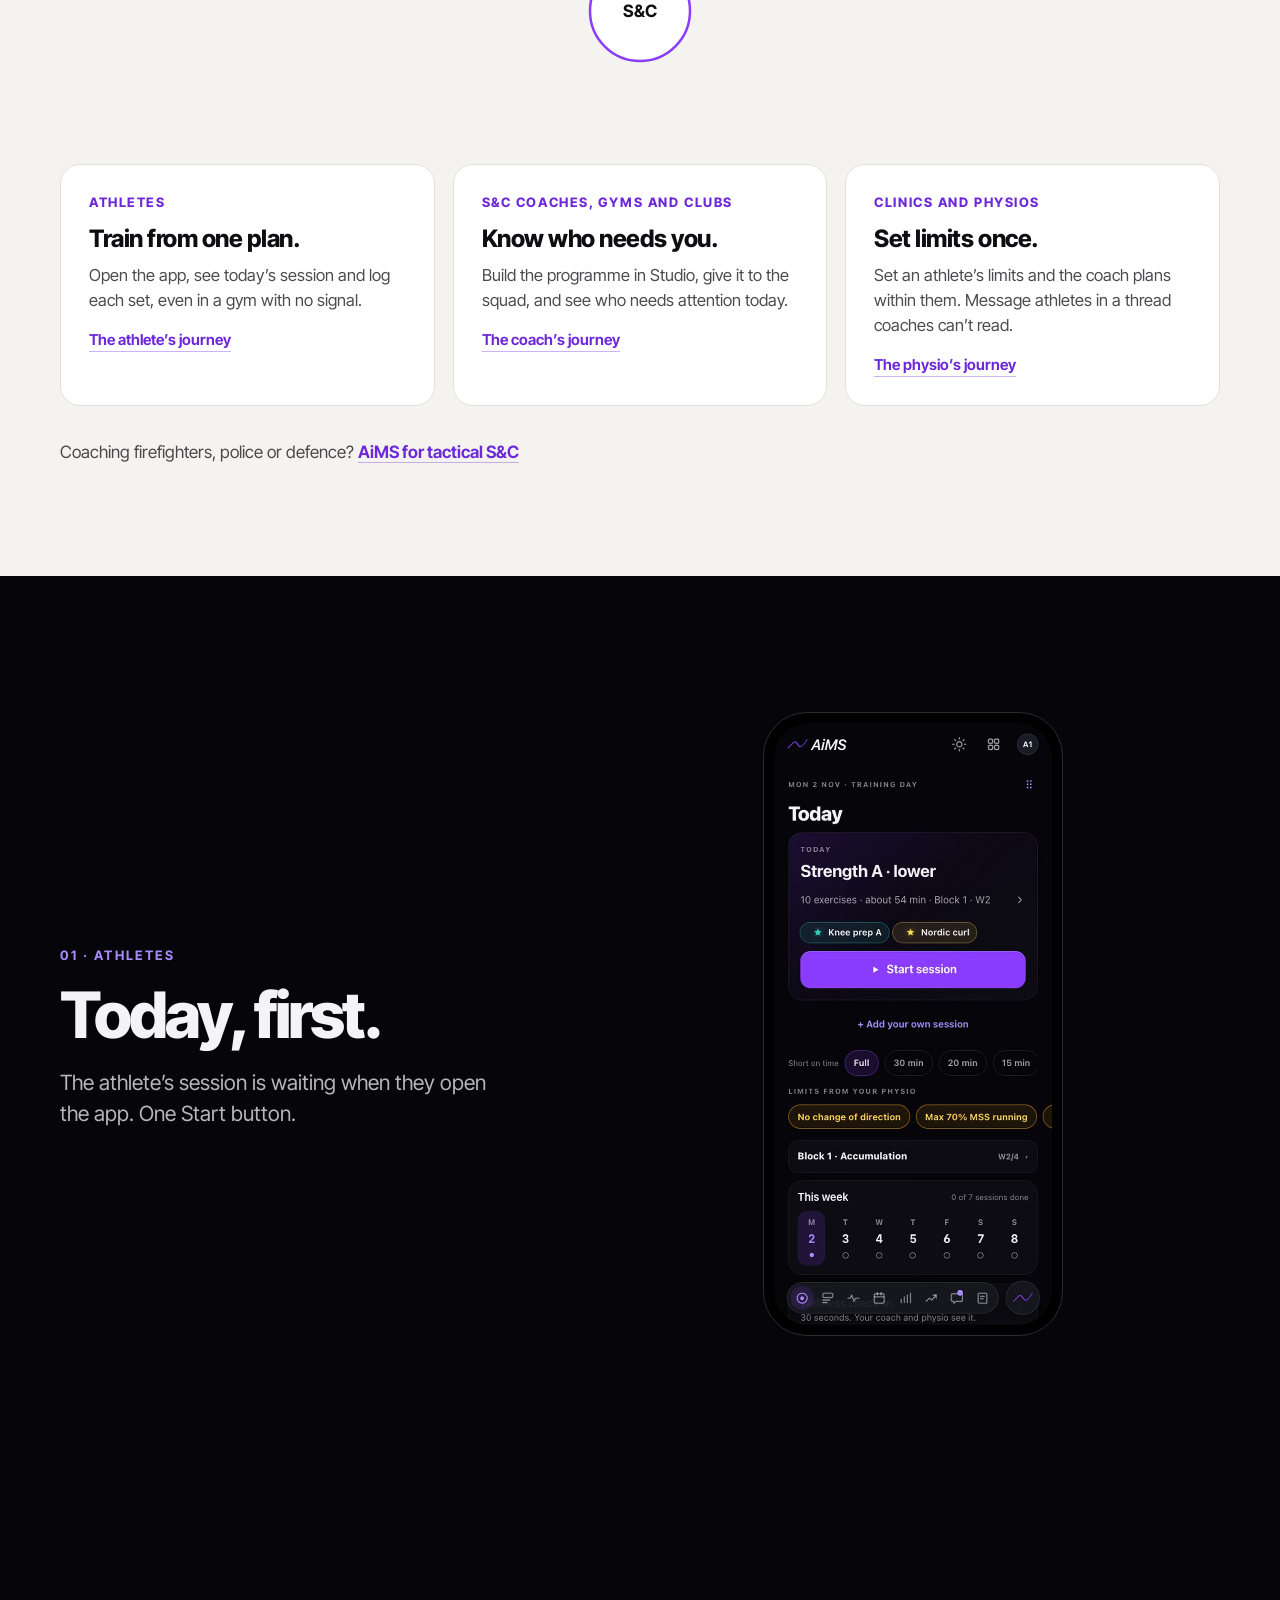
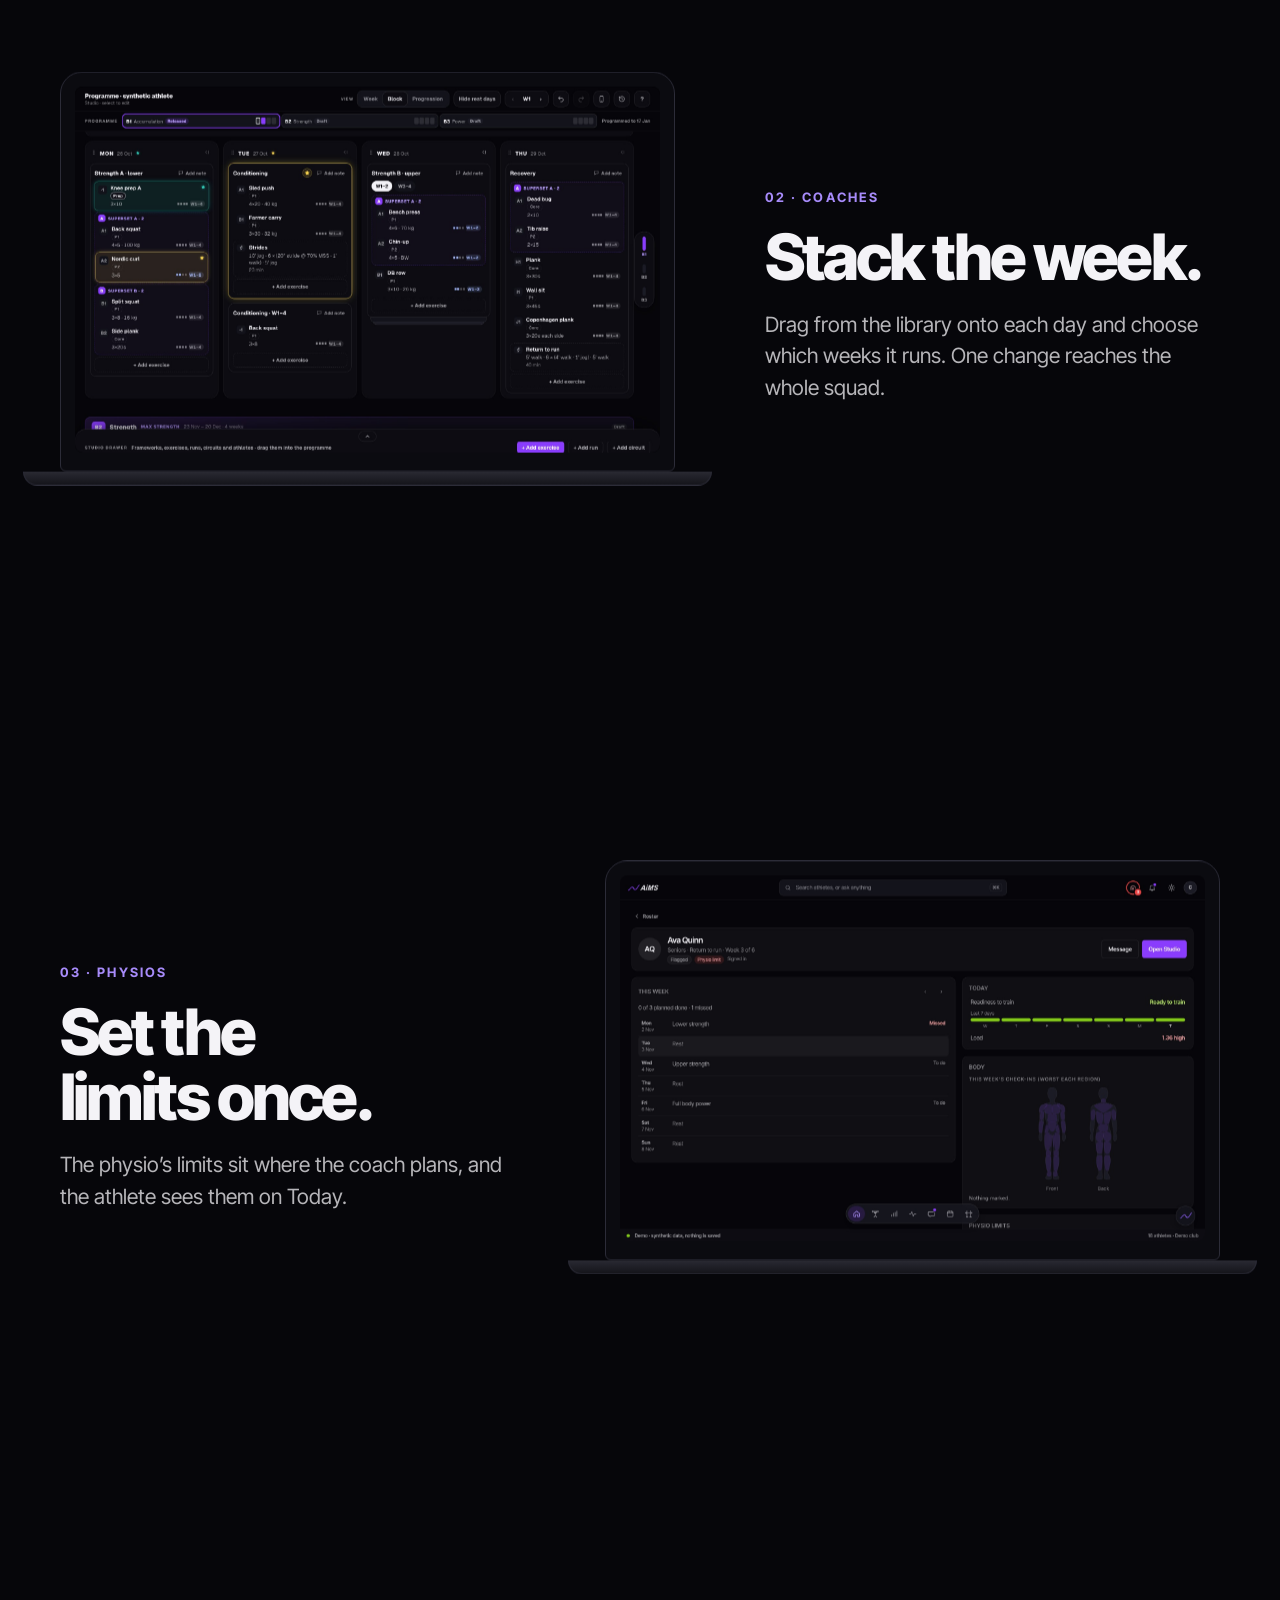
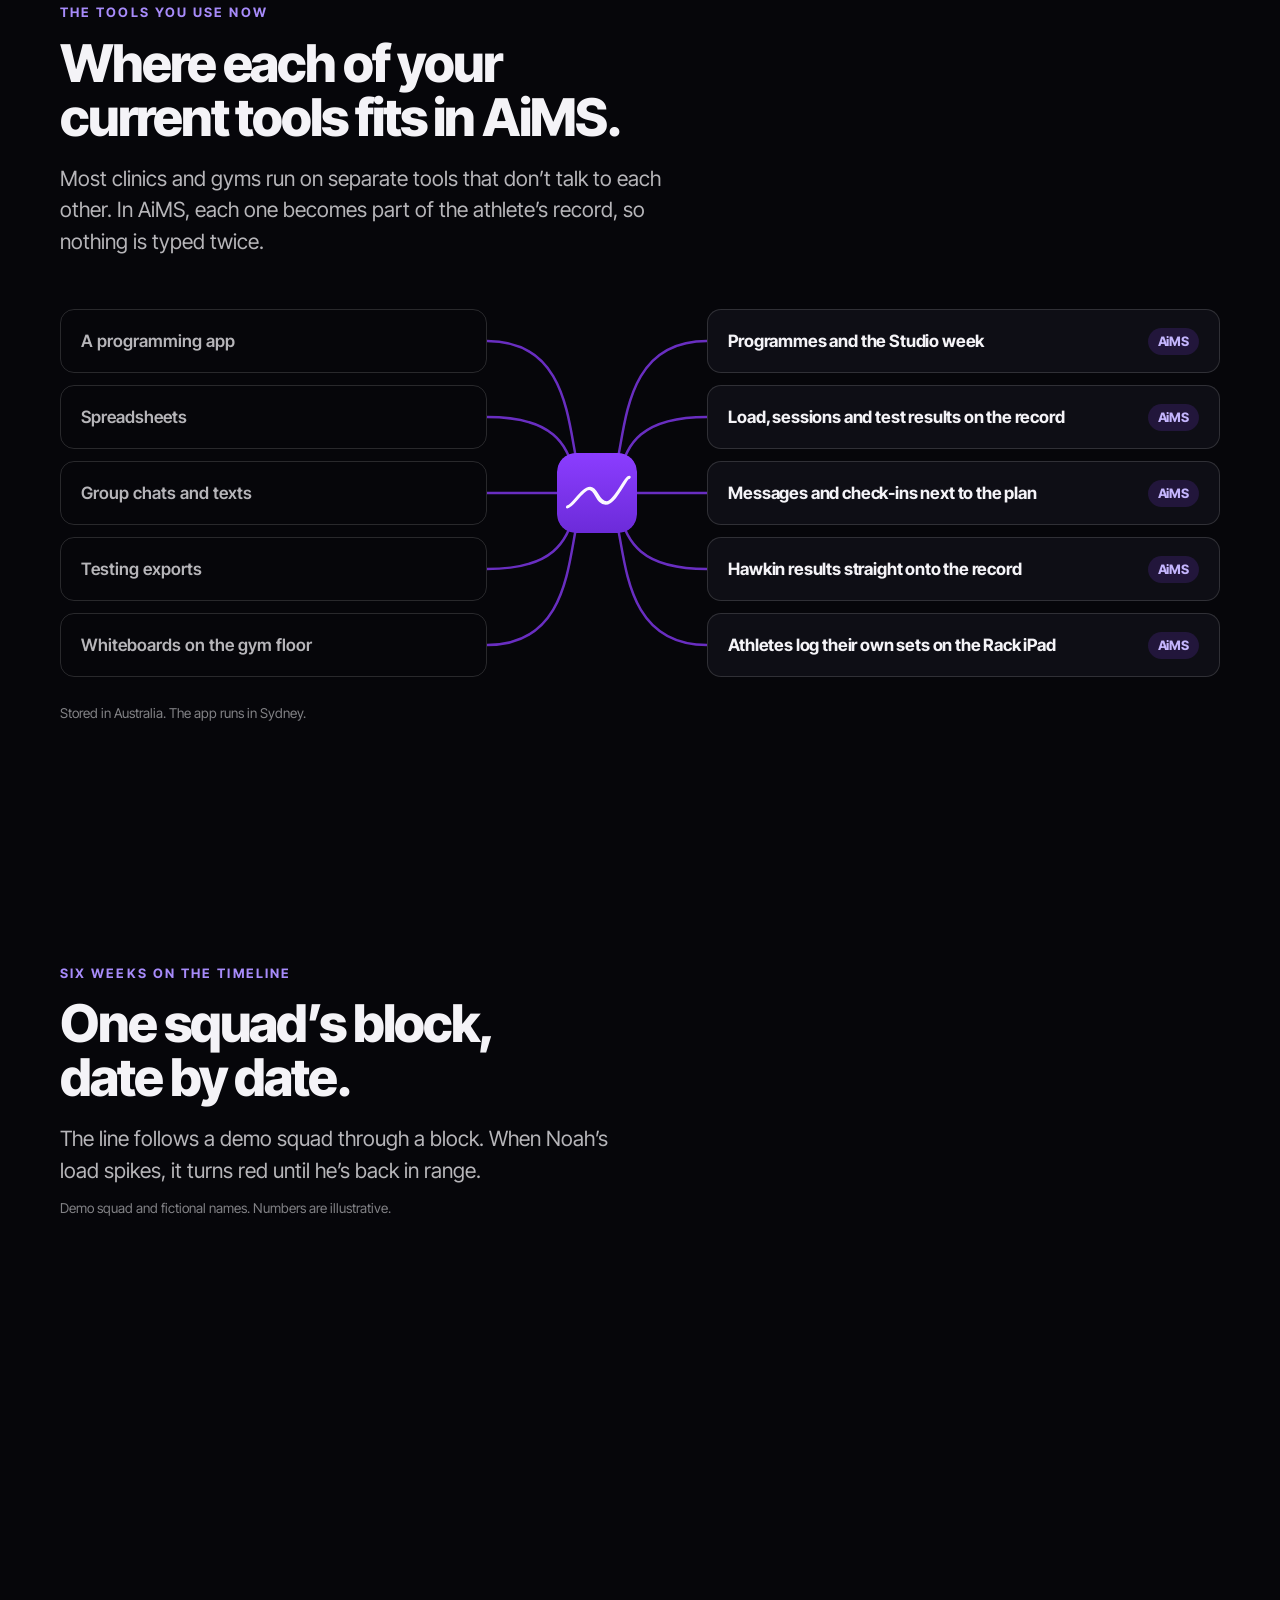
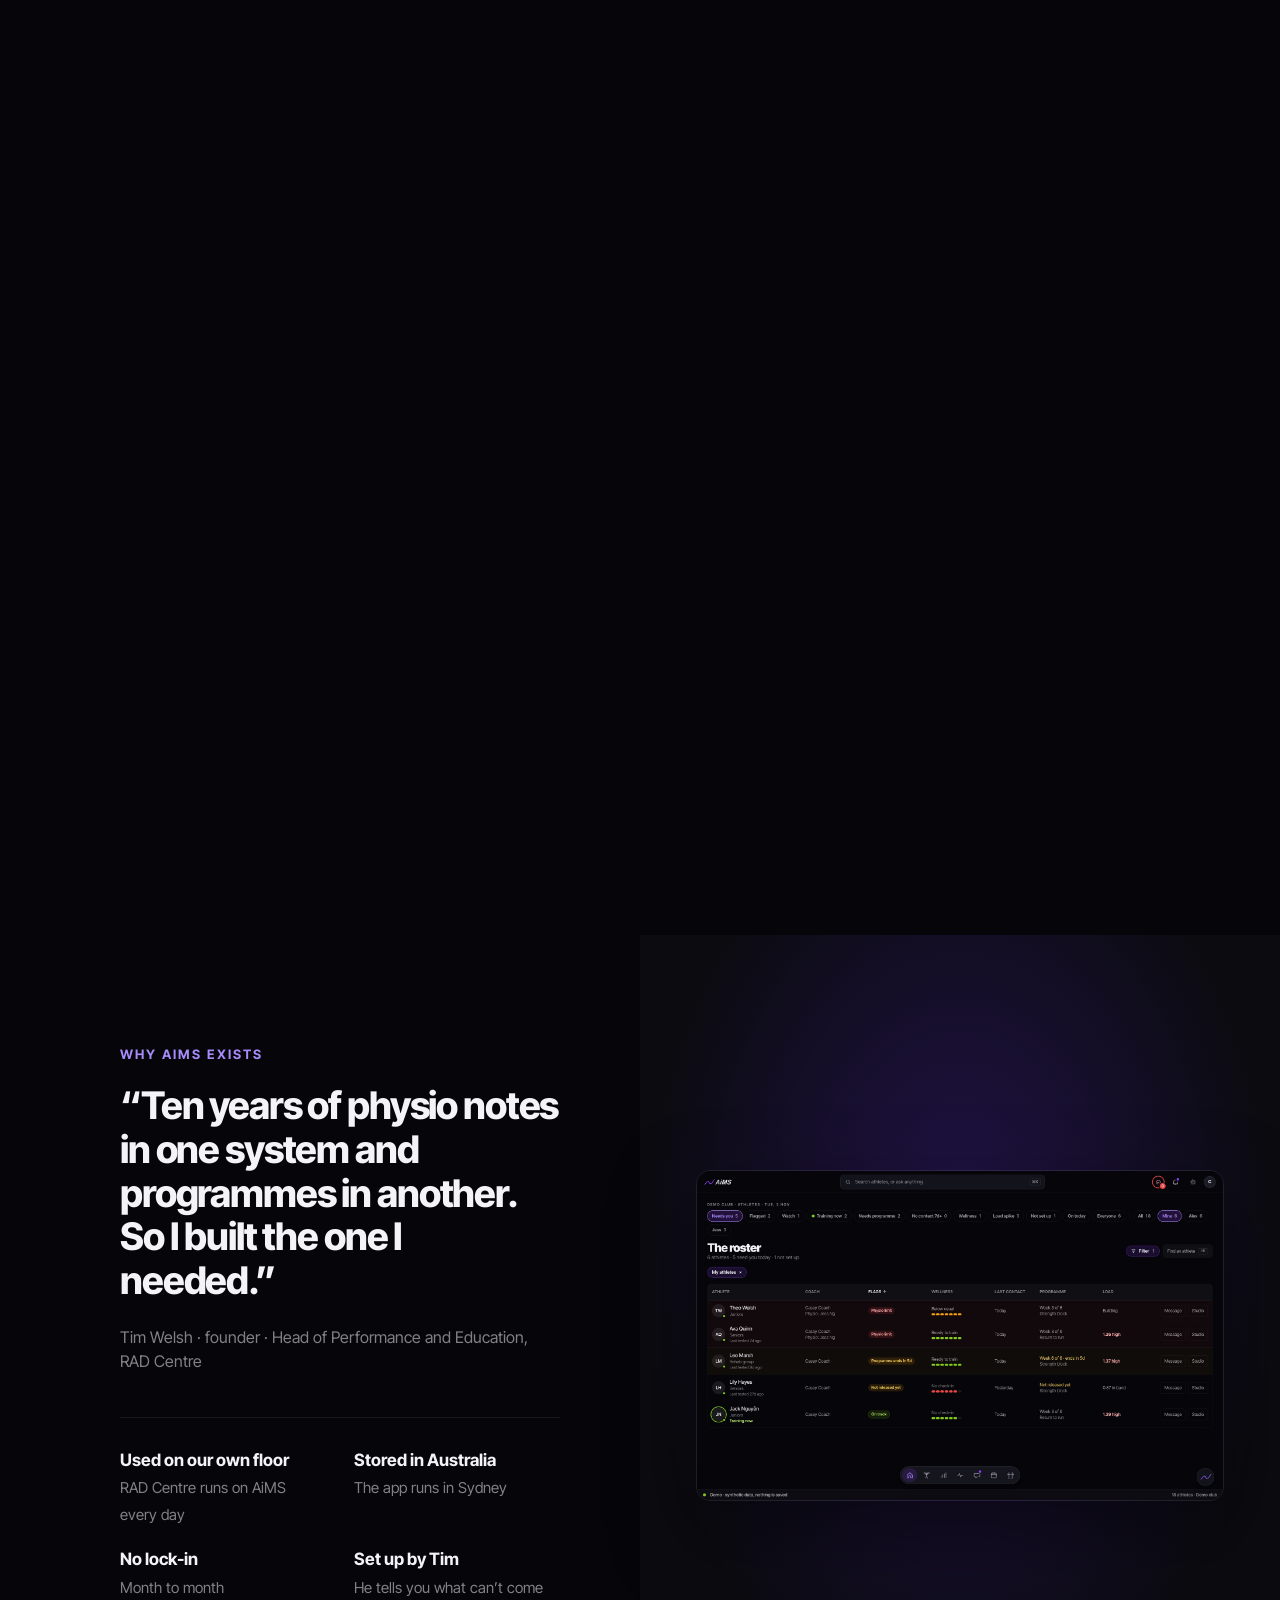
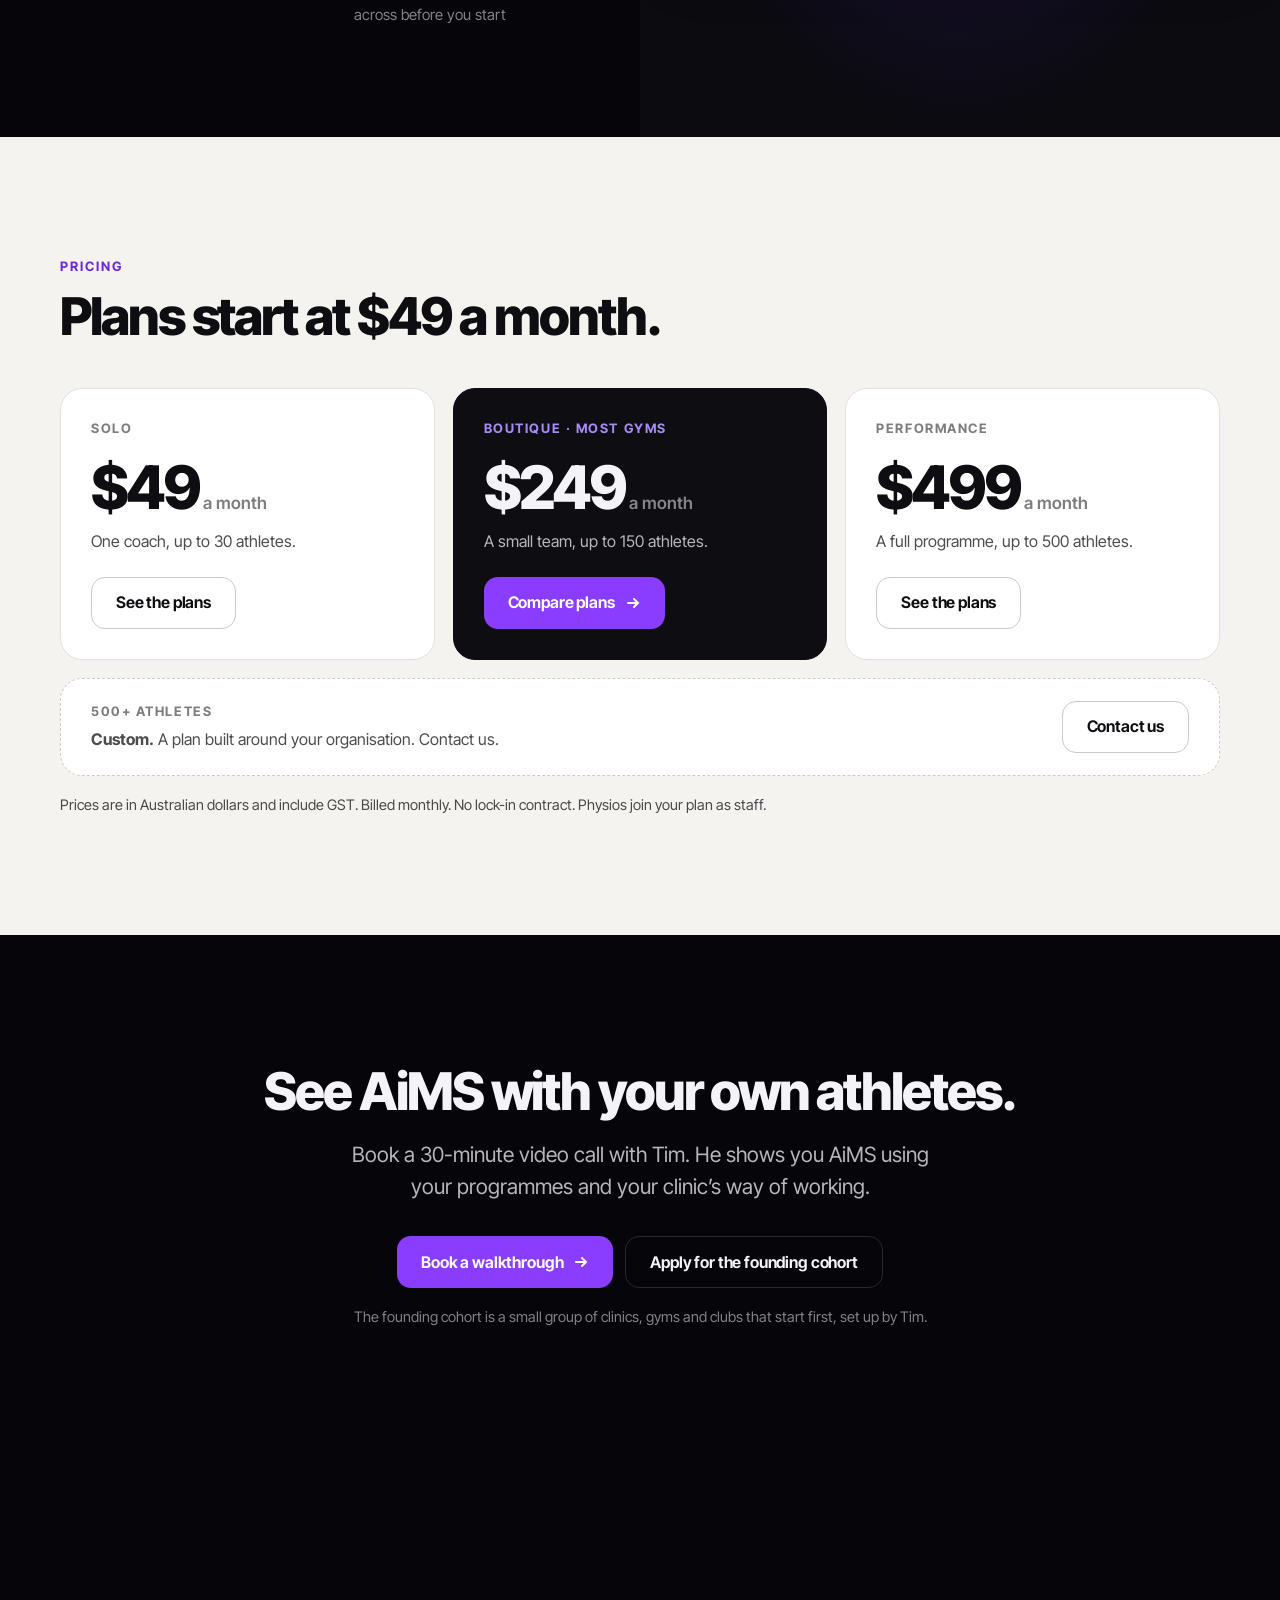
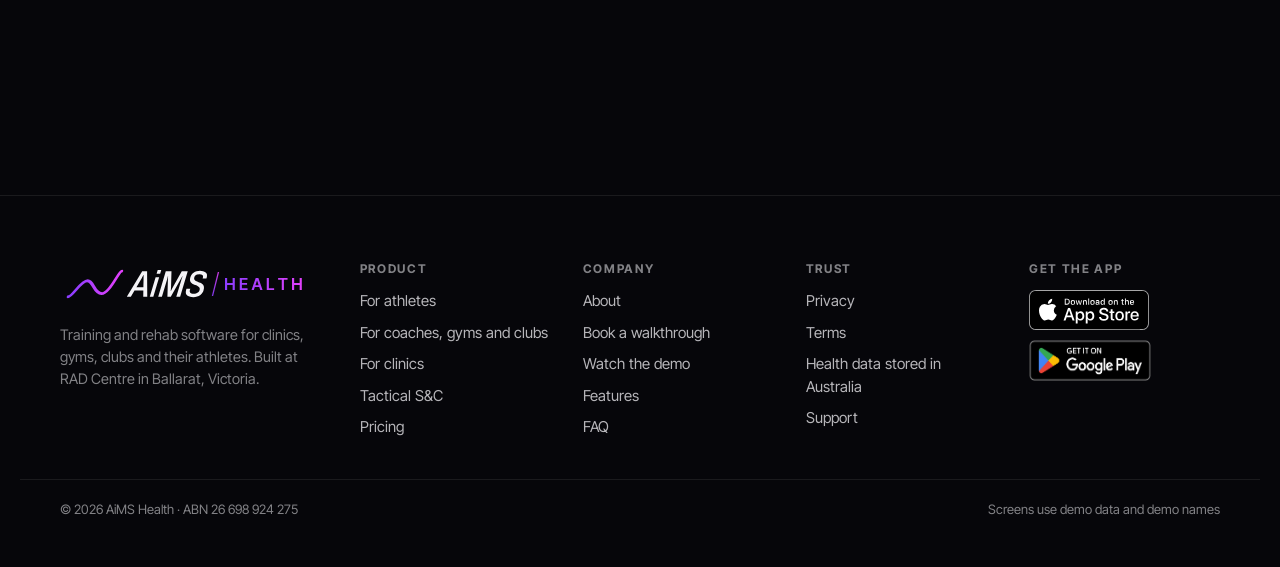
==== commit db6fe6b3: "Merge pull request #7 from aims-health/site/v2-2-walkthrough-personas-features Site v2.2: walkthroug" ====
--- a/index.html
+++ b/index.html
@@ -5,20 +5,20 @@
 <link rel="stylesheet" href="v4.css"></head><body><a class="skip" href="#main">Skip to content</a>
 
 <div class="page" id="main"><section class="hero"><header class="hdr"><div class="wrap"><a class="logo" href="index.html"><picture><source media="(max-width:899px)" srcset="assets/logo/aims-health_dark_small-cut.svg"><img src="assets/logo/aims-health-g2_dark.svg" alt="AiMS Health home"></picture></a>
-<nav aria-label="Main"><a href="athletes.html">For athletes</a><a href="coaches.html">For coaches, gyms and clubs</a><a href="clinics.html">For clinics</a><a href="pricing.html">Pricing</a><a href="about.html">About</a><a href="faq.html">FAQ</a></nav><details class="menu"><summary>Menu</summary><nav aria-label="Main"><a href="athletes.html">For athletes</a><a href="coaches.html">For coaches, gyms and clubs</a><a href="clinics.html">For clinics</a><a href="pricing.html">Pricing</a><a href="about.html">About</a><a href="faq.html">FAQ</a><a href="contact.html">Book a walkthrough</a></nav></details>
+<nav aria-label="Main"><a href="athletes.html">For athletes</a><a href="coaches.html">For coaches, gyms and clubs</a><a href="clinics.html">For clinics</a><a href="tactical.html">Tactical</a><a href="pricing.html">Pricing</a><a href="about.html">About</a><a href="faq.html">FAQ</a></nav><details class="menu"><summary>Menu</summary><nav aria-label="Main"><a href="athletes.html">For athletes</a><a href="coaches.html">For coaches, gyms and clubs</a><a href="clinics.html">For clinics</a><a href="tactical.html">Tactical</a><a href="pricing.html">Pricing</a><a href="about.html">About</a><a href="faq.html">FAQ</a><a href="contact.html">Book a walkthrough</a></nav></details>
 <a class="btn btn-p btn-sm" href="contact.html">Book a walkthrough</a></div></header><div class="wrap"><div class="hero-grid"><div class="tx">
-<div class="eyebrow rv">AiMS Health</div><h1 class="rv">Training and rehab software for clinics, gyms, clubs and their athletes.</h1><p class="lead rv">Athletes train from one plan. Coaches build it, and physios set the limits, all in the same app.</p><div class="ctas rv"><a class="btn btn-p" href="contact.html">Book a walkthrough <svg class="arr" viewBox="0 0 16 16" fill="none" stroke="currentColor" stroke-width="2" stroke-linecap="round" aria-hidden="true"><path d="M3 8h10M9 4l4 4-4 4"/></svg></a></div><p class="after rv">Free, about 30 minutes, on a video call with Tim.</p></div><div class="media device mac"><div class="bezel"><img src="assets/shots/app/coach-home_dark.jpg" width="1800" height="1125" alt="The coach’s home screen in AiMS, showing who needs attention today" decoding="async" loading="lazy"></div><div class=base></div></div></div></div></section><section class="who light" aria-labelledby="who-h"><div class="wrap"><div class="eyebrow rv">Who it’s for</div><h2 id="who-h" class="rv" style="margin-top:14px;max-width:860px">Built for the athlete, and everyone looking after them.</h2>
+<div class="eyebrow rv">AiMS Health</div><h1 class="rv">Training and rehab software for clinics, gyms, clubs and their athletes.</h1><p class="lead rv">Athletes train from one plan. Coaches build it, and physios set the limits, all in the same app.</p><div class="ctas rv"><a class="btn btn-p" href="contact.html">Book a walkthrough <svg class="arr" viewBox="0 0 16 16" fill="none" stroke="currentColor" stroke-width="2" stroke-linecap="round" aria-hidden="true"><path d="M3 8h10M9 4l4 4-4 4"/></svg></a><a class="btn btn-s" href="demo.html">Watch the 90-second demo</a></div><p class="after rv">Free, about 30 minutes, on a video call with Tim. The video shows the real app with demo data.</p></div><div class="media device iphone hero-walk"><div class="phone"><video class="clip" muted playsinline loop autoplay preload=auto width="780" height="1688" poster="assets/v2_media/walkthrough_phone_poster.jpg" aria-label="The athlete app: the schedule, today’s session, an exercise video playing in the app, then progress and test results"><source src="assets/v2_media/walkthrough_phone.webm" type="video/webm"><source src="assets/v2_media/walkthrough_phone.mp4" type="video/mp4"></video></div></div></div></div></section><section class="who light" aria-labelledby="who-h"><div class="wrap"><div class="eyebrow rv">Who it’s for</div><h2 id="who-h" class="rv" style="margin-top:14px;max-width:860px">Built for the athlete, and everyone looking after them.</h2>
 <div class="team-wrap rv" data-photo-slot="team"><svg class="team" viewBox="0 0 720 520" role="img" aria-label="The athlete in the middle, with their coach, physio and S&amp;C coach around them, and their doctor, dietitian and club further out"><line class="hair" x1="360" y1="260" x2="148" y2="157"/><g class="bub faint" style="--d:0.9s"><circle cx="148" cy="157" r="34"/><text x="148" y="162">Doctor</text></g><line class="hair" x1="360" y1="260" x2="360" y2="55"/><g class="bub faint" style="--d:1.0s"><circle cx="360" cy="55" r="34"/><text x="360" y="60">Dietitian</text></g><line class="hair" x1="360" y1="260" x2="148" y2="362"/><g class="bub faint" style="--d:1.1s"><circle cx="148" cy="362" r="34"/><text x="148" y="368">Club</text></g><path class="wv-link" pathLength="1" style="--d:0.20s" d="M360 260 C332 222,237 223,208 185"/><g class="bub" style="--d:0.45s"><circle cx="208" cy="185" r="50"/><text x="208" y="191">Coach</text></g><path class="wv-link" pathLength="1" style="--d:0.35s" d="M360 260 C408 261,464 184,512 185"/><g class="bub" style="--d:0.60s"><circle cx="512" cy="185" r="50"/><text x="512" y="191">Physio</text></g><path class="wv-link" pathLength="1" style="--d:0.50s" d="M360 260 C338 298,382 372,360 410"/><g class="bub" style="--d:0.75s"><circle cx="360" cy="410" r="50"/><text x="360" y="416">S&C</text></g><g class="ath"><circle cx="360" cy="260" r="74"/><text x="360" y="268">Athlete</text></g></svg></div>
 <div class="who-grid">
 <div class="who-card rv"><div class="k">Athletes</div><h3>Train from one plan.</h3><p>Open the app, see today’s session and log each set, even in a gym with no signal.</p><a class="link" href="athletes.html">The athlete’s journey</a></div>
 <div class="who-card rv"><div class="k">S&amp;C coaches, gyms and clubs</div><h3>Know who needs you.</h3><p>Build the programme in Studio, give it to the squad, and see who needs attention today.</p><a class="link" href="coaches.html">The coach’s journey</a></div>
 <div class="who-card rv"><div class="k">Clinics and physios</div><h3>Set limits once.</h3><p>Set an athlete’s limits and the coach plans within them. Message athletes in a thread coaches can’t read.</p><a class="link" href="clinics.html">The physio’s journey</a></div>
-</div></div></section><section class="scene"><div class="wrap"><div class="scene-grid"><div class="tx"><div class="eyebrow">01 · Athletes</div><h2>Today, first.</h2><p class="lead">The athlete’s session is waiting when they open the app. One Start button.</p></div><div class="media device iphone"><div class="phone"><video class="clip" muted playsinline loop preload="none" width="780" height="1688" poster="assets/clips/stills/athlete-today_phone_light.jpg" aria-label="The athlete app on Today: the session card opens to show every exercise."><source src="assets/clips/athlete-today_phone.webm" type="video/webm"><source src="assets/clips/athlete-today_phone.mp4" type="video/mp4"></video></div></div></div></div></section><section class="scene"><div class="wrap"><div class="scene-grid rev"><div class="tx"><div class="eyebrow">02 · Coaches</div><h2>Stack the week.</h2><p class="lead">Drag from the library onto each day and choose which weeks it runs. One change reaches the whole squad.</p></div><div class="media device mac"><div class="bezel"><video class="clip" muted playsinline loop preload="none" width="1800" height="1124" poster="assets/clips/stills/coach-studio_desktop_dark.jpg" aria-label="Studio: a coach drags Back squat from the drawer onto Wednesday and applies it from this week on."><source src="assets/clips/coach-studio_desktop.webm" type="video/webm"><source src="assets/clips/coach-studio_desktop.mp4" type="video/mp4"></video></div><div class=base></div></div></div></div></section><section class="scene"><div class="wrap"><div class="scene-grid"><div class="tx"><div class="eyebrow">03 · Physios</div><h2>Set the limits once.</h2><p class="lead">The physio’s limits sit where the coach plans, and the athlete sees them on Today.</p></div><div class="media device mac"><div class="bezel"><img src="assets/shots/app/coach-athlete_dark.jpg" width="1800" height="1125" alt="" decoding="async" loading="lazy"></div><div class=base></div></div></div></div></section><section class="sec tools-sec"><div class="wrap"><div class="sec-head rv"><div class="eyebrow">The tools you use now</div><h2 style="margin-top:14px">Where each of your current tools fits in AiMS.</h2><p class="lead">Most clinics and gyms run on separate tools that don’t talk to each other. In AiMS, each one becomes part of the athlete’s record, so nothing is typed twice.</p></div>
+</div><p class="who-more rv">Coaching firefighters, police or defence? <a class="link" href="tactical.html">AiMS for tactical S&amp;C</a></p></div></section><section class="scene"><div class="wrap"><div class="scene-grid"><div class="tx"><div class="eyebrow">01 · Athletes</div><h2>Today, first.</h2><p class="lead">The athlete’s session is waiting when they open the app. One Start button.</p></div><div class="media device iphone"><div class="phone"><video class="clip" muted playsinline loop preload="none" width="780" height="1688" poster="assets/clips/stills/athlete-today_phone_light.jpg" aria-label="The athlete app on Today: the session card opens to show every exercise."><source src="assets/clips/athlete-today_phone.webm" type="video/webm"><source src="assets/clips/athlete-today_phone.mp4" type="video/mp4"></video></div></div></div></div></section><section class="scene"><div class="wrap"><div class="scene-grid rev"><div class="tx"><div class="eyebrow">02 · Coaches</div><h2>Stack the week.</h2><p class="lead">Drag from the library onto each day and choose which weeks it runs. One change reaches the whole squad.</p></div><div class="media device mac"><div class="bezel"><video class="clip" muted playsinline loop preload="none" width="1800" height="1124" poster="assets/clips/stills/coach-studio_desktop_dark.jpg" aria-label="Studio: a coach drags Back squat from the drawer onto Wednesday and applies it from this week on."><source src="assets/clips/coach-studio_desktop.webm" type="video/webm"><source src="assets/clips/coach-studio_desktop.mp4" type="video/mp4"></video></div><div class=base></div></div></div></div></section><section class="scene"><div class="wrap"><div class="scene-grid"><div class="tx"><div class="eyebrow">03 · Physios</div><h2>Set the limits once.</h2><p class="lead">The physio’s limits sit where the coach plans, and the athlete sees them on Today.</p></div><div class="media device mac"><div class="bezel"><img src="assets/shots/app/coach-athlete_dark.jpg" width="1800" height="1125" alt="" decoding="async" loading="lazy"></div><div class=base></div></div></div></div></section><section class="sec tools-sec"><div class="wrap"><div class="sec-head rv"><div class="eyebrow">The tools you use now</div><h2 style="margin-top:14px">Where each of your current tools fits in AiMS.</h2><p class="lead">Most clinics and gyms run on separate tools that don’t talk to each other. In AiMS, each one becomes part of the athlete’s record, so nothing is typed twice.</p></div>
 <div class="tools d-only"><div class="tcol"><div class="tcard old rv">A programming app</div><div class="tcard old rv">Spreadsheets</div><div class="tcard old rv">Group chats and texts</div><div class="tcard old rv">Testing exports</div><div class="tcard old rv">Whiteboards on the gym floor</div></div><div class="tmid" aria-hidden="true"><svg viewBox="0 0 220 368" preserveAspectRatio="none"><path d="M0 32.0 C110 32.0,70 184.0,110 184.0"/><path d="M0 108.0 C110 108.0,70 184.0,110 184.0"/><path d="M0 184.0 C110 184.0,70 184.0,110 184.0"/><path d="M0 260.0 C110 260.0,70 184.0,110 184.0"/><path d="M0 336.0 C110 336.0,70 184.0,110 184.0"/><path d="M110 184.0 C150 184.0,110 32.0,220 32.0"/><path d="M110 184.0 C150 184.0,110 108.0,220 108.0"/><path d="M110 184.0 C150 184.0,110 184.0,220 184.0"/><path d="M110 184.0 C150 184.0,110 260.0,220 260.0"/><path d="M110 184.0 C150 184.0,110 336.0,220 336.0"/></svg><img class="hub" src="assets/logo/icon-aims.svg" alt=""></div><div class="tcol"><div class="tcard new rv"><b>Programmes and the Studio week</b><em class="wm wm-aims">AiMS</em></div><div class="tcard new rv"><b>Load, sessions and test results on the record</b><em class="wm wm-aims">AiMS</em></div><div class="tcard new rv"><b>Messages and check-ins next to the plan</b><em class="wm wm-aims">AiMS</em></div><div class="tcard new rv"><b>Hawkin results straight onto the record</b><em class="wm wm-aims">AiMS</em></div><div class="tcard new rv"><b>Athletes log their own sets on the Rack iPad</b><em class="wm wm-aims">AiMS</em></div></div></div><ol class="tools-m m-only"><li class="rv"><span class="old">A programming app</span><span class="to" aria-hidden="true">↓</span><div class="tcard new"><b>Programmes and the Studio week</b><em class="wm wm-aims">AiMS</em></div></li><li class="rv"><span class="old">Spreadsheets</span><span class="to" aria-hidden="true">↓</span><div class="tcard new"><b>Load, sessions and test results on the record</b><em class="wm wm-aims">AiMS</em></div></li><li class="rv"><span class="old">Group chats and texts</span><span class="to" aria-hidden="true">↓</span><div class="tcard new"><b>Messages and check-ins next to the plan</b><em class="wm wm-aims">AiMS</em></div></li><li class="rv"><span class="old">Testing exports</span><span class="to" aria-hidden="true">↓</span><div class="tcard new"><b>Hawkin results straight onto the record</b><em class="wm wm-aims">AiMS</em></div></li><li class="rv"><span class="old">Whiteboards on the gym floor</span><span class="to" aria-hidden="true">↓</span><div class="tcard new"><b>Athletes log their own sets on the Rack iPad</b><em class="wm wm-aims">AiMS</em></div></li></ol><p class="cap rv tools-note">Stored in Australia. The app runs in Sydney.</p></div></section><section class="sec story"><div class="wrap"><div class="sec-head rv"><div class="eyebrow">Six weeks on the timeline</div><h2 style="margin-top:14px">One squad’s block, date by date.</h2>
 <p class="lead">The line follows a demo squad through a block. When Noah’s load spikes, it turns red until he’s back in range.</p><p class="cap">Demo squad and fictional names. Numbers are illustrative.</p></div>
 <ol class="tl" aria-label="One squad’s block, date by date."><li class="tl-ev R"><span class="tl-dot"></span><div class="tl-tx"><time>16 Sep</time><h4>Block 2 starts</h4><p>Four weeks of strength for the senior squad.</p></div></li><li class="tl-ev L"><span class="tl-dot"></span><div class="tl-tx"><time>26 Sep</time><h4>Test week</h4><p>Grace Lowe jumps 41.2 cm on the CMJ, a new PB.</p></div></li><li class="tl-ev R flag"><span class="tl-dot" data-tone="flag"></span><div class="tl-tx"><time>3 Oct, 7:10 am</time><h4>Load spike</h4><p>Noah Ellis’s 7-day load is 1.48 times his 28-day average.</p></div></li><li class="tl-ev L flag"><span class="tl-dot" data-tone="flag"></span><div class="tl-tx"><time>3 Oct, 9:00 am</time><h4>Session changed</h4><p>The coach cuts Noah’s running and keeps his strength work.</p></div></li><li class="tl-ev R"><span class="tl-dot"></span><div class="tl-tx"><time>7 Oct</time><h4>Back in range</h4><p>Noah’s load is back in his usual range, and he’s on the full plan again.</p></div></li><li class="tl-ev L"><span class="tl-dot"></span><div class="tl-tx"><time>14 Oct</time><h4>Block 3 starts</h4><p>The first in-season block.</p></div></li></ol></div></section><section class="founder"><div class="media ph-slot founder-shot"><img src="assets/shots/app/coach-home_dark.jpg" width="1800" height="1125" alt="AiMS coach home on a desktop, demo data" decoding="async" loading="lazy"></div>
 <div class="tx"><div class="eyebrow rv">Why AiMS exists</div><blockquote class="rv">“Ten years of physio notes in one system and programmes in another. So I built the one I needed.”</blockquote>
-<div class="by rv">Tim Welsh · founder · strength and conditioning coach, RAD Centre </div>
+<div class="by rv">Tim Welsh · founder · Head of Performance and Education, RAD Centre </div>
 <div class="facts rv"><div><b>Used on our own floor</b><span>RAD Centre runs on AiMS every day</span></div><div><b>Stored in Australia</b><span>The app runs in Sydney</span></div>
 <div><b>No lock-in</b><span>Month to month</span></div><div><b>Set up by Tim</b><span>He tells you what can’t come across before you start</span></div></div></div></section><section class="sec light" id="pricing"><div class="wrap"><div class="sec-head rv"><div class="eyebrow">Pricing</div><h2 style="margin-top:14px">Plans start at $49 a month.</h2></div><div class="ptiles">
 <div class="pt rv"><div class="tier">Solo</div><div class="price">$49<small> a month</small></div><p>One coach, up to 30 athletes.</p><div class="sp"></div><a class="btn btn-s" href="pricing.html">See the plans</a></div>
@@ -30,8 +30,8 @@
 <div class="ctas rv"><a class="btn btn-p" href="contact.html">Book a walkthrough <svg class="arr" viewBox="0 0 16 16" fill="none" stroke="currentColor" stroke-width="2" stroke-linecap="round" aria-hidden="true"><path d="M3 8h10M9 4l4 4-4 4"/></svg></a><a class="btn btn-s" href="contact.html#founding">Apply for the founding cohort</a></div>
 <p class="small rv">The founding cohort is a small group of clinics, gyms and clubs that start first, set up by Tim. </p>
 <div class="mark-box" aria-hidden="true"></div></div></section><footer><div class="wrap"><div><img src="assets/logo/aims-health-g2_dark.svg" alt="AiMS Health" loading="lazy"><p>Training and rehab software for clinics, gyms, clubs and their athletes. Built at RAD Centre in Ballarat, Victoria.</p></div>
-<div><h4>Product</h4><ul><li><a href="athletes.html">For athletes</a></li><li><a href="coaches.html">For coaches, gyms and clubs</a></li><li><a href="clinics.html">For clinics</a></li><li><a href="pricing.html">Pricing</a></li></ul></div>
-<div><h4>Company</h4><ul><li><a href="about.html">About</a></li><li><a href="contact.html">Book a walkthrough</a></li><li><a href="whatsnew.html">Features</a></li><li><a href="faq.html">FAQ</a></li></ul></div>
+<div><h4>Product</h4><ul><li><a href="athletes.html">For athletes</a></li><li><a href="coaches.html">For coaches, gyms and clubs</a></li><li><a href="clinics.html">For clinics</a></li><li><a href="tactical.html">Tactical S&amp;C</a></li><li><a href="pricing.html">Pricing</a></li></ul></div>
+<div><h4>Company</h4><ul><li><a href="about.html">About</a></li><li><a href="contact.html">Book a walkthrough</a></li><li><a href="demo.html">Watch the demo</a></li><li><a href="whatsnew.html">Features</a></li><li><a href="faq.html">FAQ</a></li></ul></div>
 <div><h4>Trust</h4><ul><li><a href="/privacy">Privacy</a></li><li><a href="/terms">Terms</a></li><li><a href="faq.html#privacy">Health data stored in Australia</a></li><li><a href="/support">Support</a></li></ul></div>
 <div><h4>Get the app</h4><div class="stores foot"><a class="badge as" href="https://apps.apple.com/au/app/id6800306696"><img src="assets/badges/appstore-black-en.svg" width="120" height="40" alt="Download on the App Store"></a><a class="badge gp" href="https://play.google.com/store/apps/details?id=au.com.aimshealth.app"><img src="assets/badges/googleplay-en.png" width="646" height="250" alt="Get it on Google Play"></a></div></div></div>
 <div class="legal"><span>© 2026 AiMS Health · ABN 26 698 924 275</span><span>Screens use demo data and demo names</span></div></footer></div><script src="wave.js" defer></script></body></html>
--- a/v4.css
+++ b/v4.css
@@ -433,3 +433,33 @@
 .pcustom{display:flex;align-items:center;justify-content:space-between;gap:18px;flex-wrap:wrap;margin-top:18px;border-radius:22px;border:1px dashed #CFCBC2;padding:22px 30px;background:#fff}
 .pcustom .tier{font-size:13px;font-weight:700;letter-spacing:.12em;text-transform:uppercase;color:var(--ink-3)}
 .pcustom p{font-size:16px;margin-top:6px}
+/* v2: hero walkthrough, clinical, demo, features */
+.hero-walk .phone{width:300px}
+.who-more{margin-top:34px;font-size:17px;color:var(--ink-2)}
+.cs-grid{display:grid;grid-template-columns:1.3fr 1fr;gap:22px;margin-top:40px}
+.cs-card{border-radius:22px;background:#fff;border:1px solid #E2E0DA;padding:30px}.cs-card h3{font-size:24px;margin-top:14px}.cs-card p{margin-top:12px;font-size:16.5px}.cs-card .ticks{margin-top:14px}
+.tag.live{background:rgba(52,199,89,.14);color:#1E8E3E}
+.cs-media{margin-top:56px}.cs-media .cap{text-align:center;margin-top:14px}
+.demo-vid video{width:100%;height:auto;border-radius:18px;display:block;background:#000;box-shadow:0 0 0 1px var(--line),0 30px 80px rgba(0,0,0,.5)}
+.clip-card .reel{border-radius:20px;overflow:hidden;max-width:300px}.clip-card .reel video{display:block;width:100%;height:auto}
+@media (max-width:899px){.cs-grid{grid-template-columns:1fr}.hero-walk .phone{width:250px}}
+/* about: the tools we relied on, collapsing into one AiMS tile */
+.collapse{margin-top:48px;display:flex;flex-direction:column;align-items:center}
+.old-stack{list-style:none;display:grid;grid-template-columns:repeat(auto-fill,minmax(210px,1fr));gap:12px;width:100%}
+.old-stack li{border-radius:16px;padding:16px 18px;font-size:15.5px;line-height:1.35;color:var(--t2);font-weight:600;
+  background:linear-gradient(140deg,rgba(139,61,255,.16),rgba(139,61,255,.04) 55%,rgba(255,255,255,.03));border:1px solid rgba(167,139,250,.18);
+  transition:transform .9s var(--ease),opacity .9s var(--ease);transition-delay:calc(var(--i) * 45ms)}
+.collapse.rv{opacity:1;transform:none}
+.collapse:not(.in) .old-stack li{opacity:0;transform:translateY(-14px) scale(.97)}
+.collapse.in .old-stack li{animation:squeeze 1.1s var(--ease) calc(1.3s + var(--i) * 40ms) both}
+@keyframes squeeze{to{transform:translateY(10px) scale(.94);opacity:.55}}
+.into{height:70px;width:2px;margin:18px 0;background:linear-gradient(rgba(167,139,250,.1),#8B3DFF);position:relative}
+.into span{position:absolute;left:50%;bottom:-2px;width:12px;height:12px;border-right:2px solid #8B3DFF;border-bottom:2px solid #8B3DFF;transform:translateX(-50%) rotate(45deg)}
+.aims-tile{display:flex;align-items:center;gap:18px;padding:26px 34px;border-radius:24px;background:linear-gradient(135deg,#8B3DFF,#5B21B6 60%,#2E1065);color:#fff;
+  box-shadow:0 20px 60px rgba(139,61,255,.35);transform:scale(.9);opacity:0;transition:transform 1s var(--ease) 1.6s,opacity 1s var(--ease) 1.6s}
+.collapse.in .aims-tile{transform:none;opacity:1}
+.aims-tile img{width:52px;height:52px}.aims-tile b{display:block;font-size:30px;letter-spacing:-.03em}.aims-tile span{font-size:15px;opacity:.85}
+.vision{max-width:900px;margin:60px auto 0;text-align:center;font-size:30px;line-height:1.3;font-weight:700;letter-spacing:-.02em}
+.vision .eyebrow{display:block;margin-bottom:16px}
+@media (max-width:899px){.old-stack{grid-template-columns:1fr 1fr;gap:8px}.old-stack li{font-size:13.5px;padding:12px}.vision{font-size:22px}}
+@media (prefers-reduced-motion:reduce){.collapse .old-stack li,.collapse .aims-tile{animation:none;transition:none;opacity:1;transform:none}}
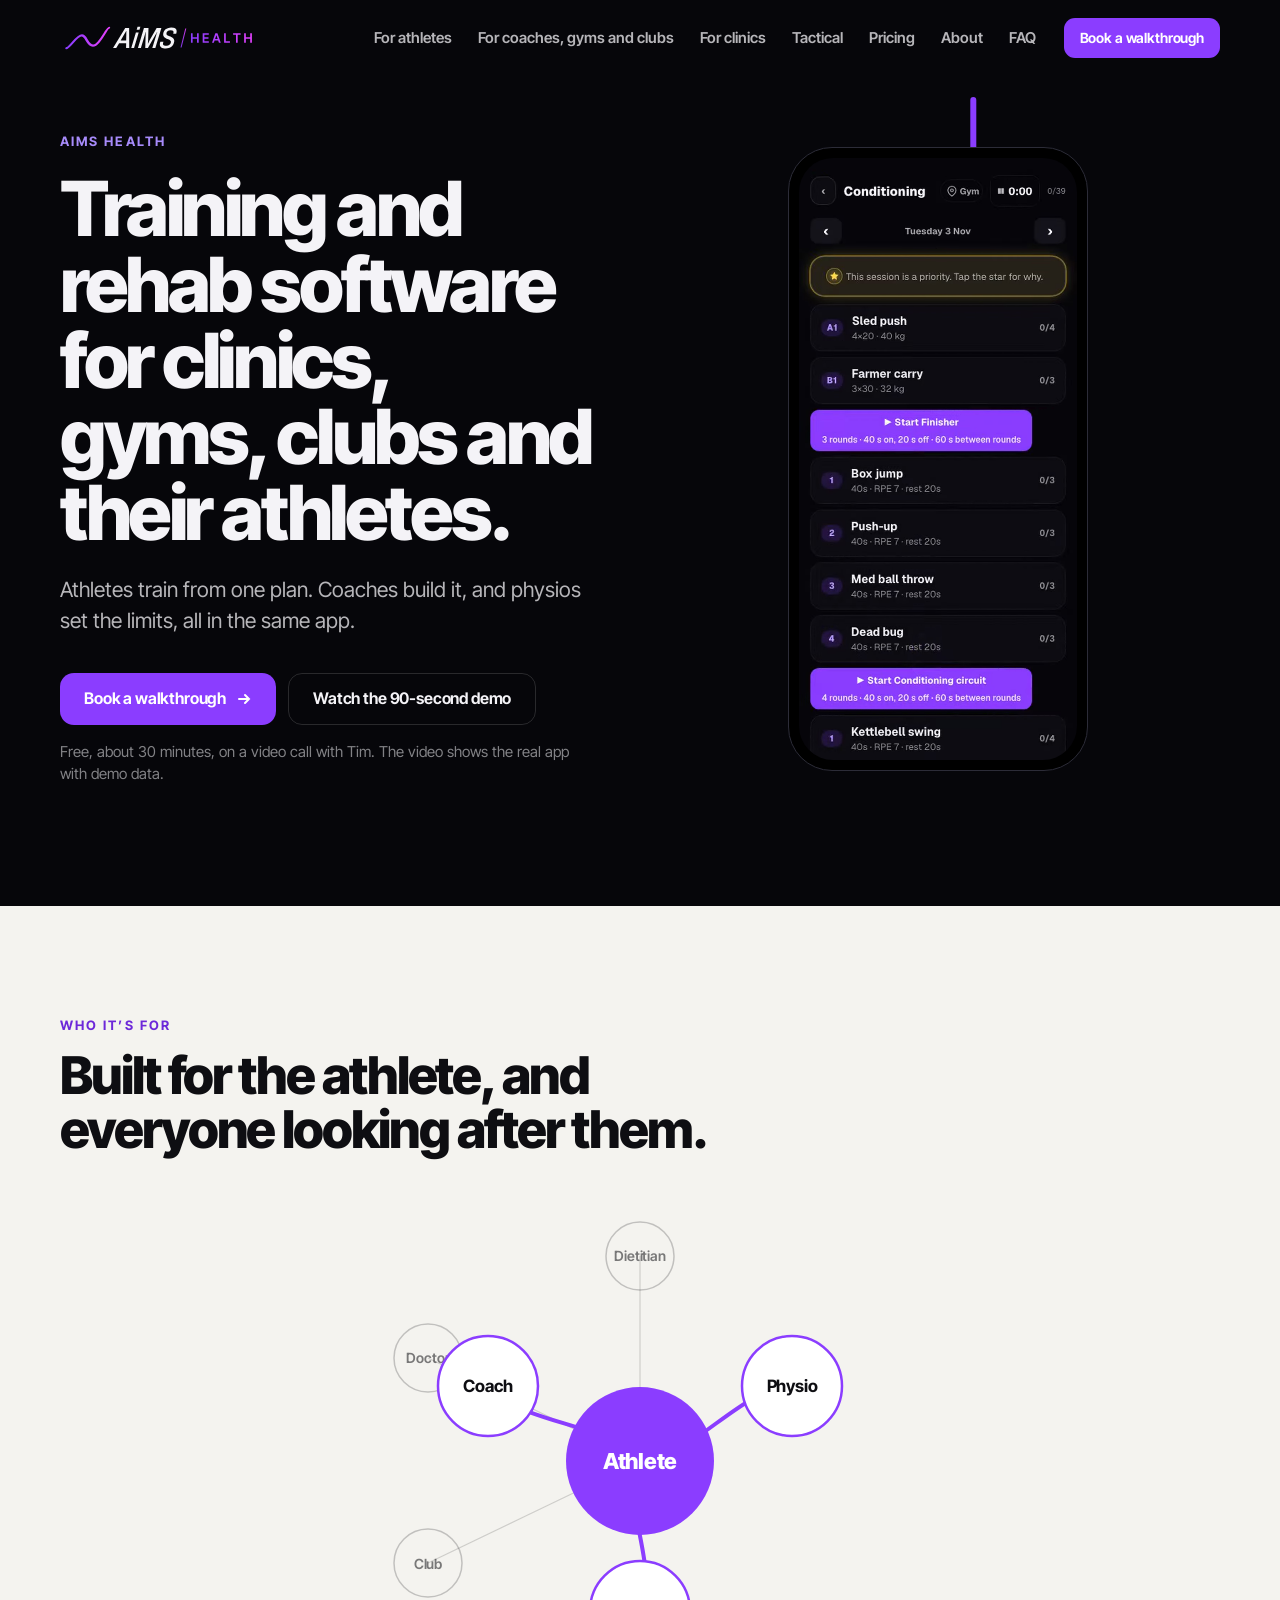
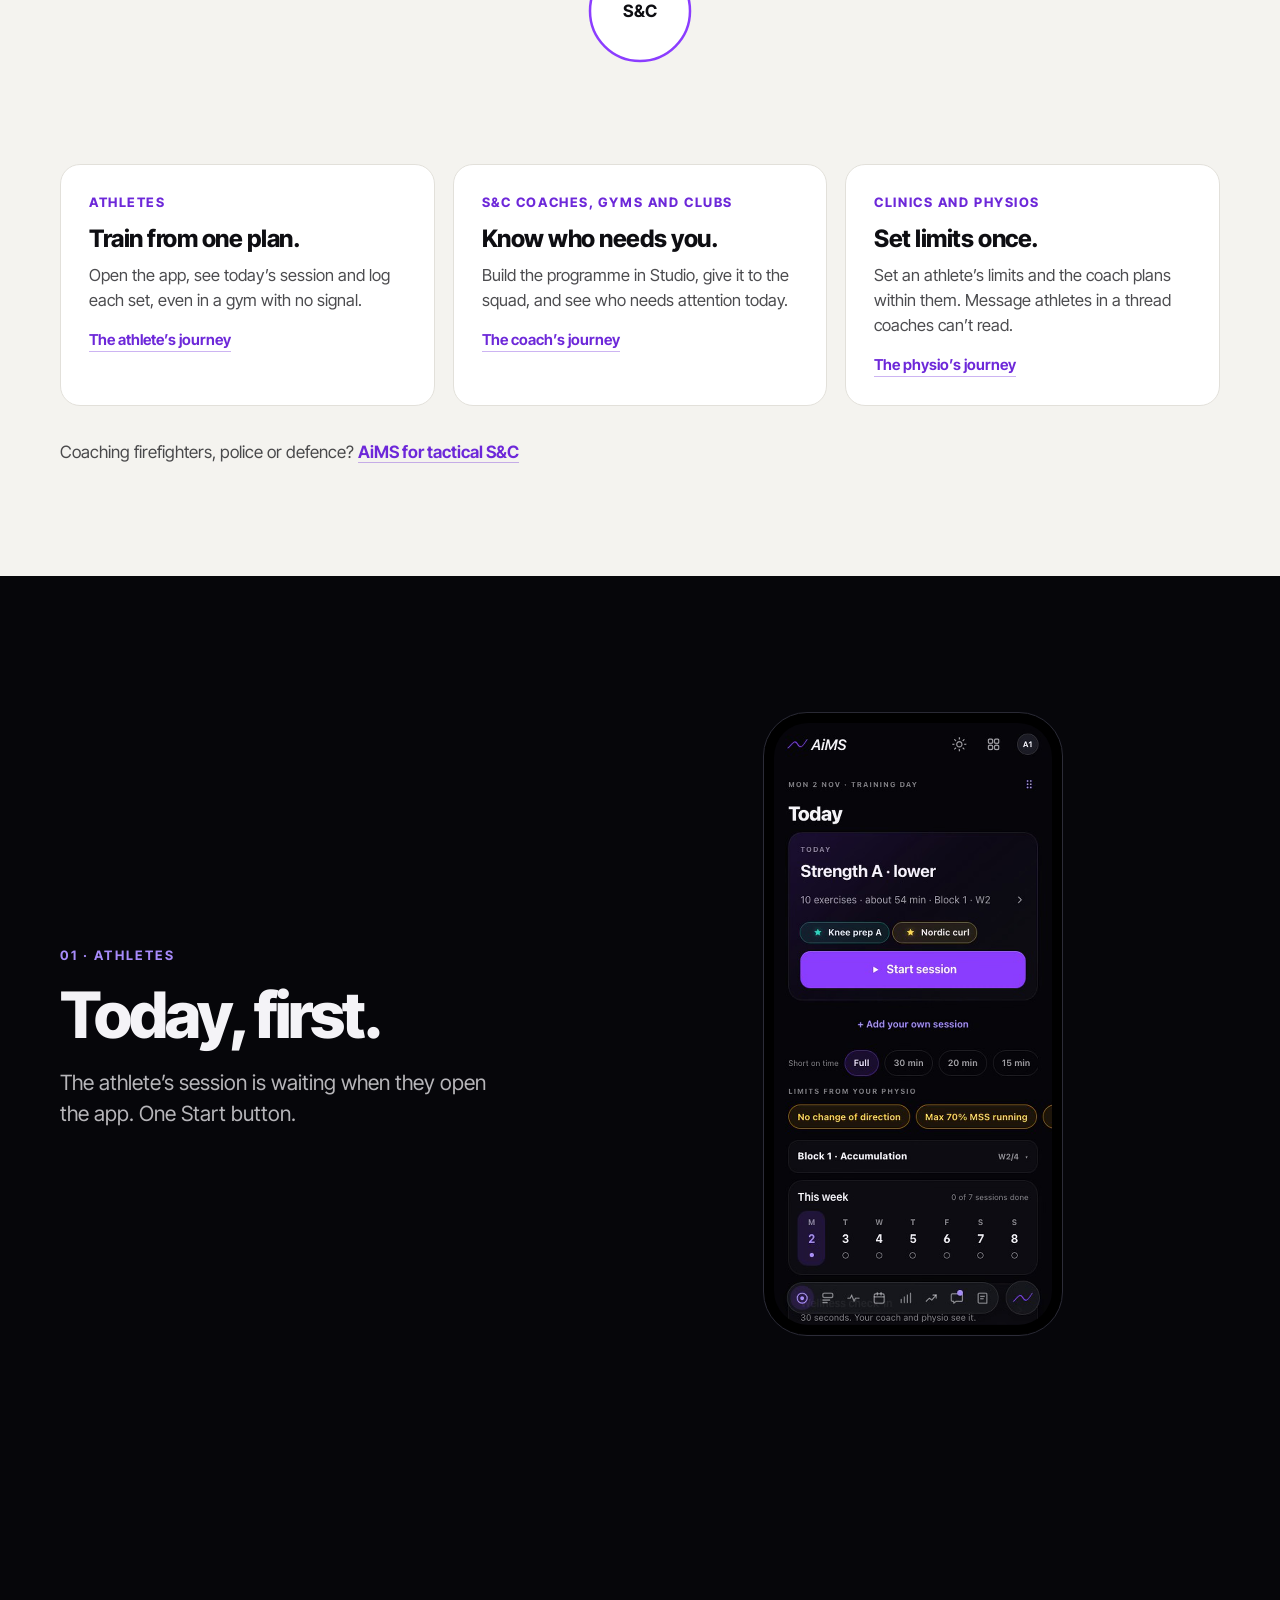
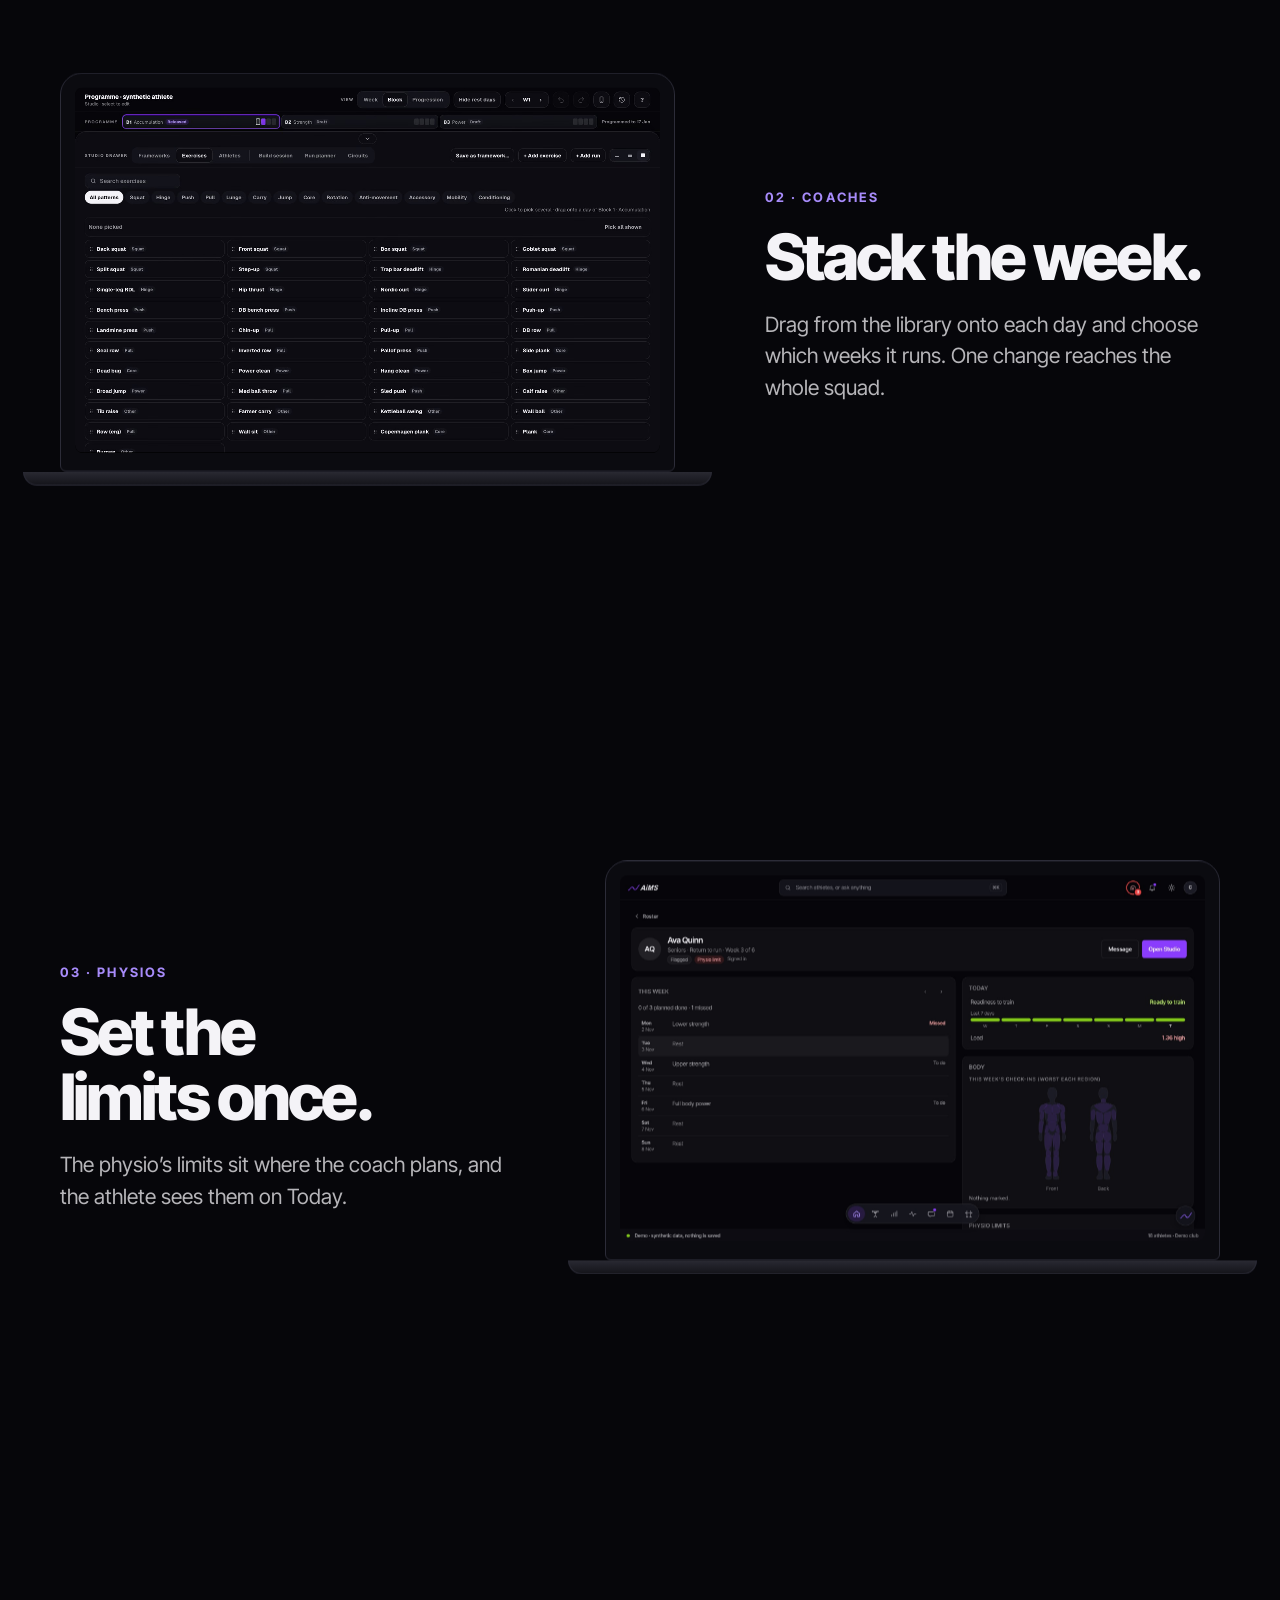
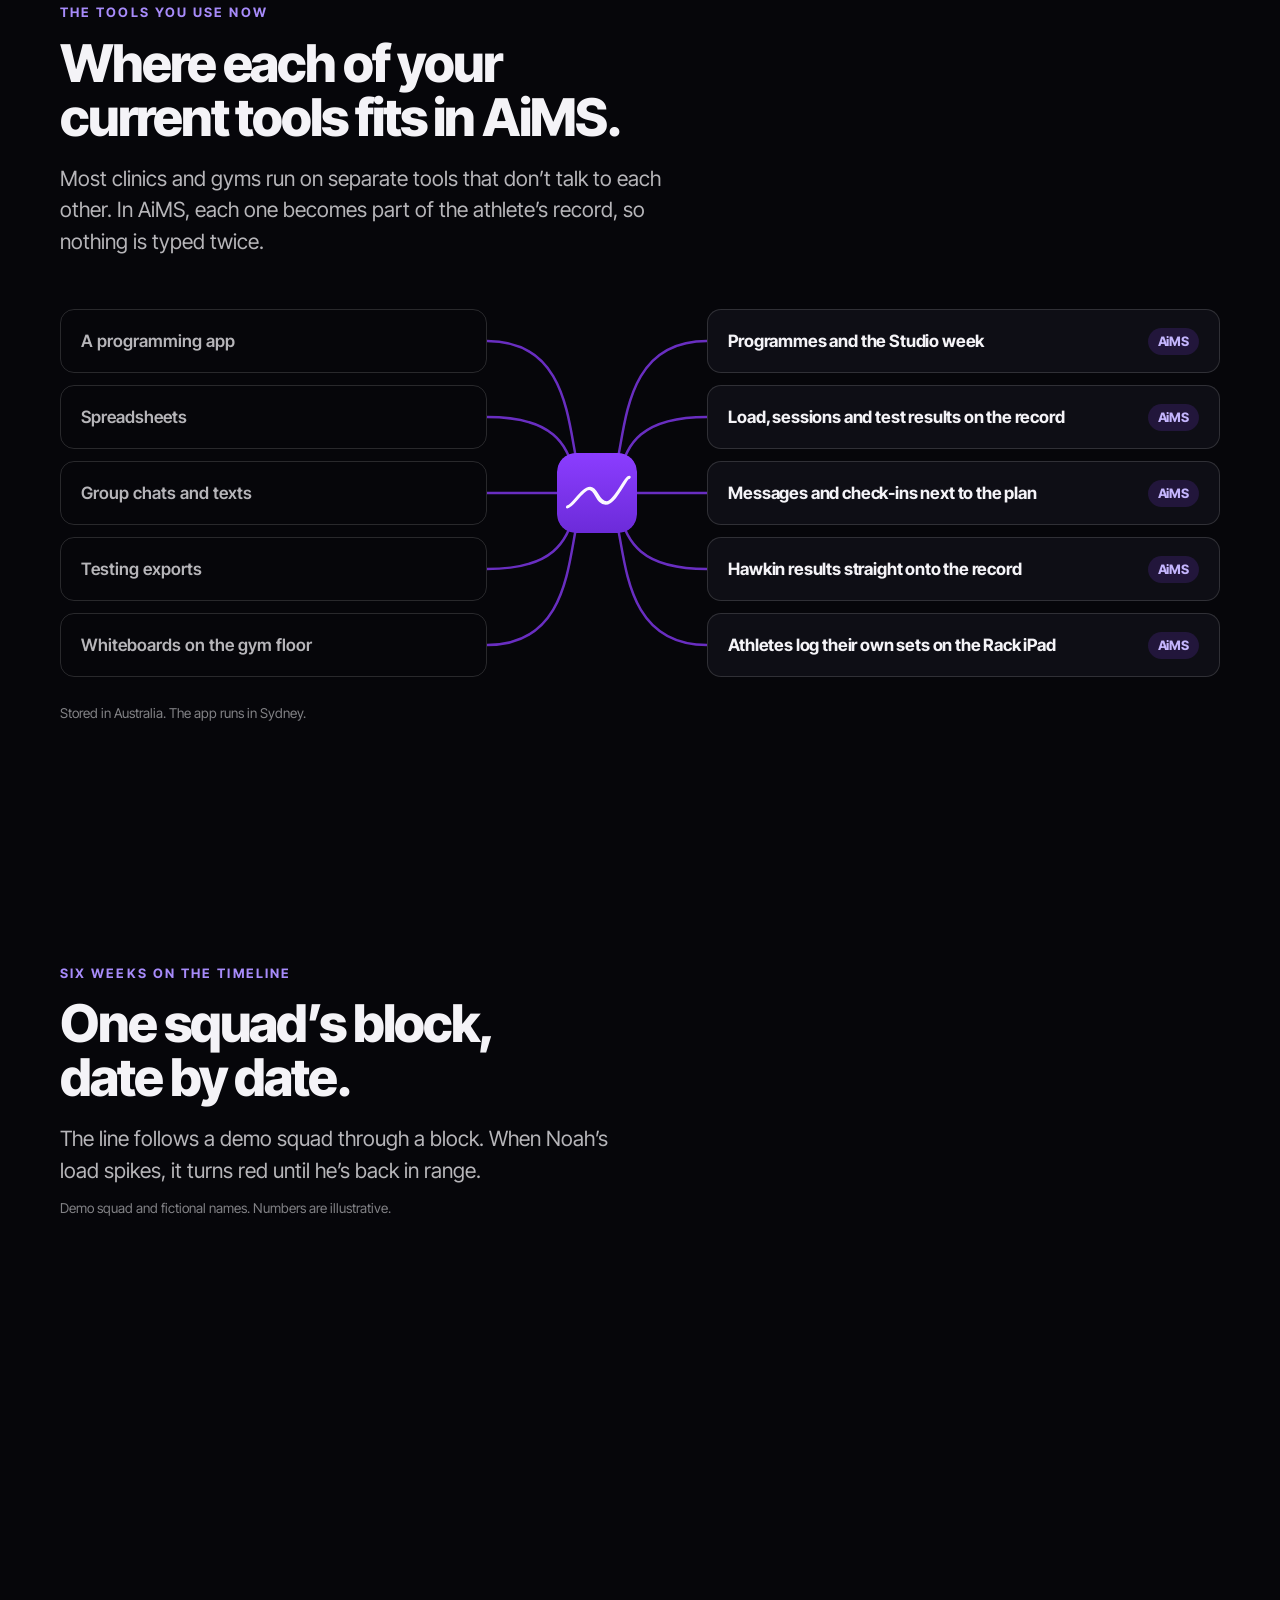
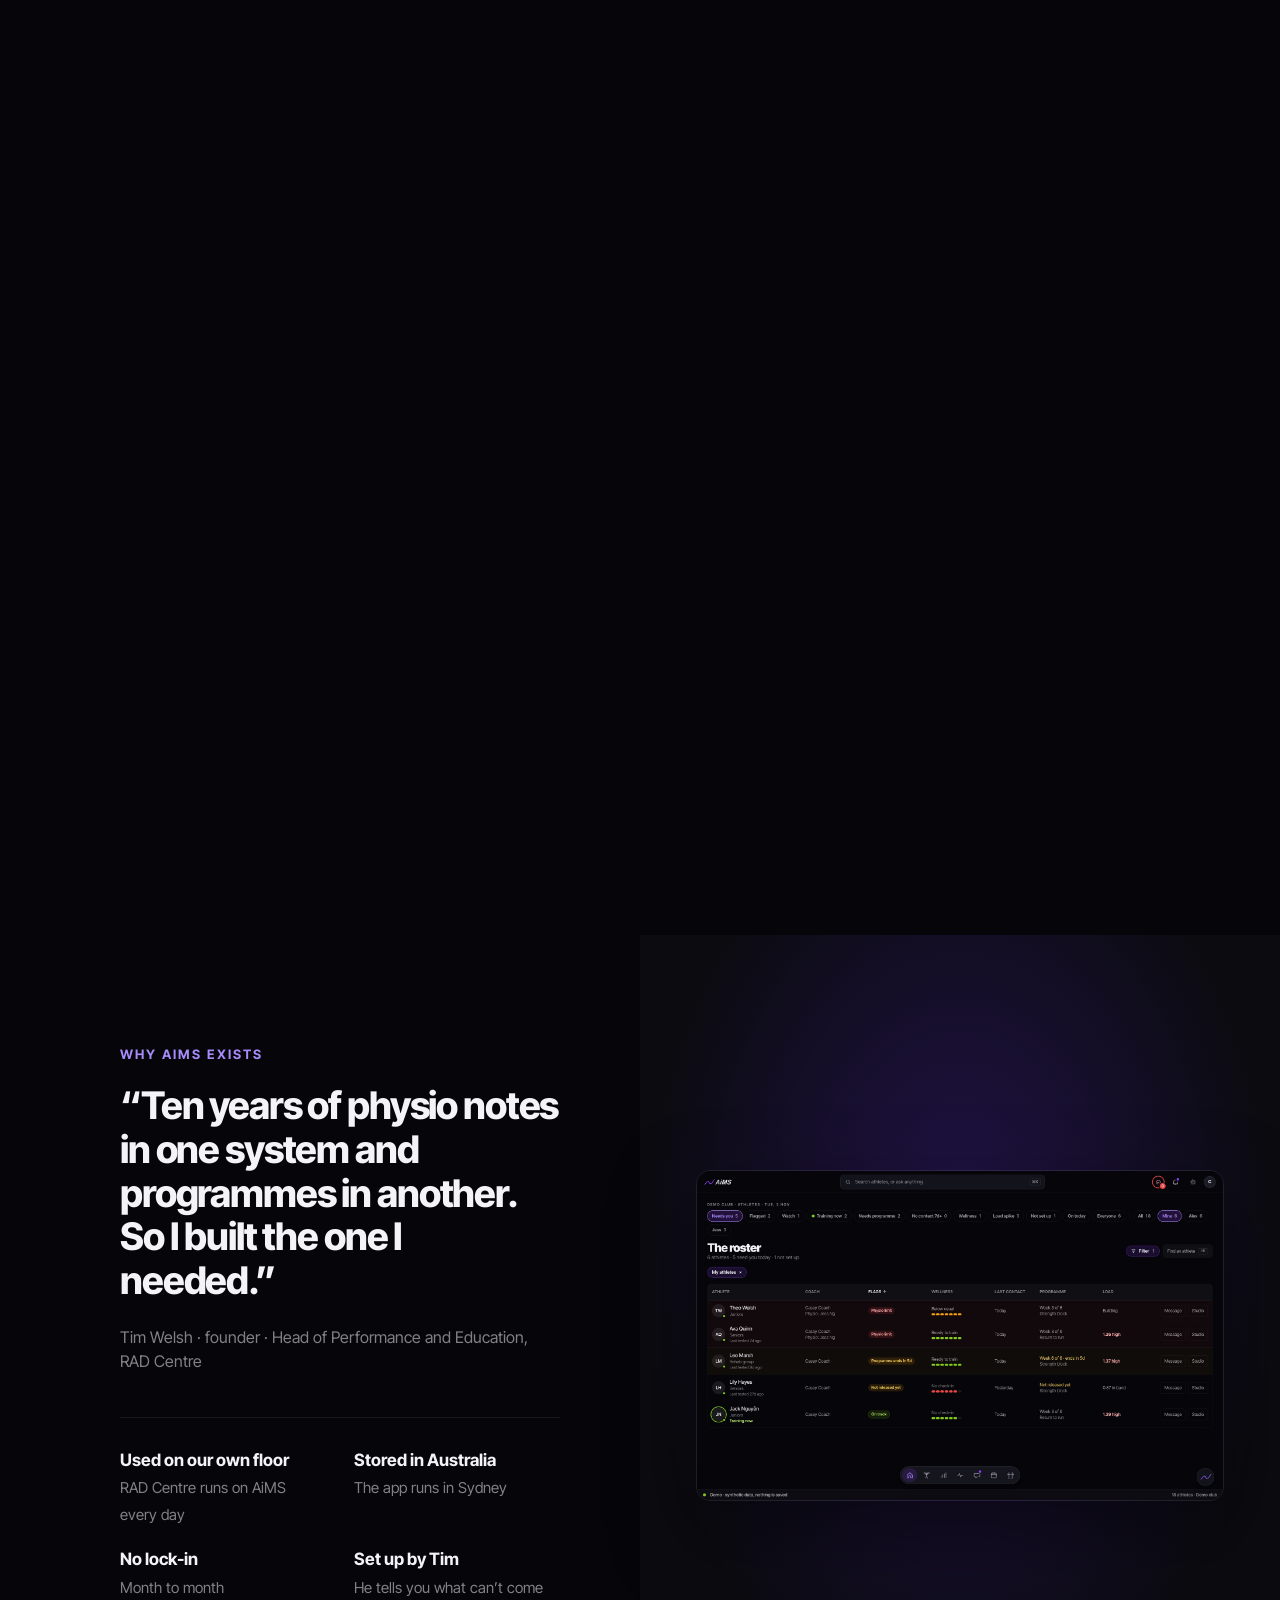
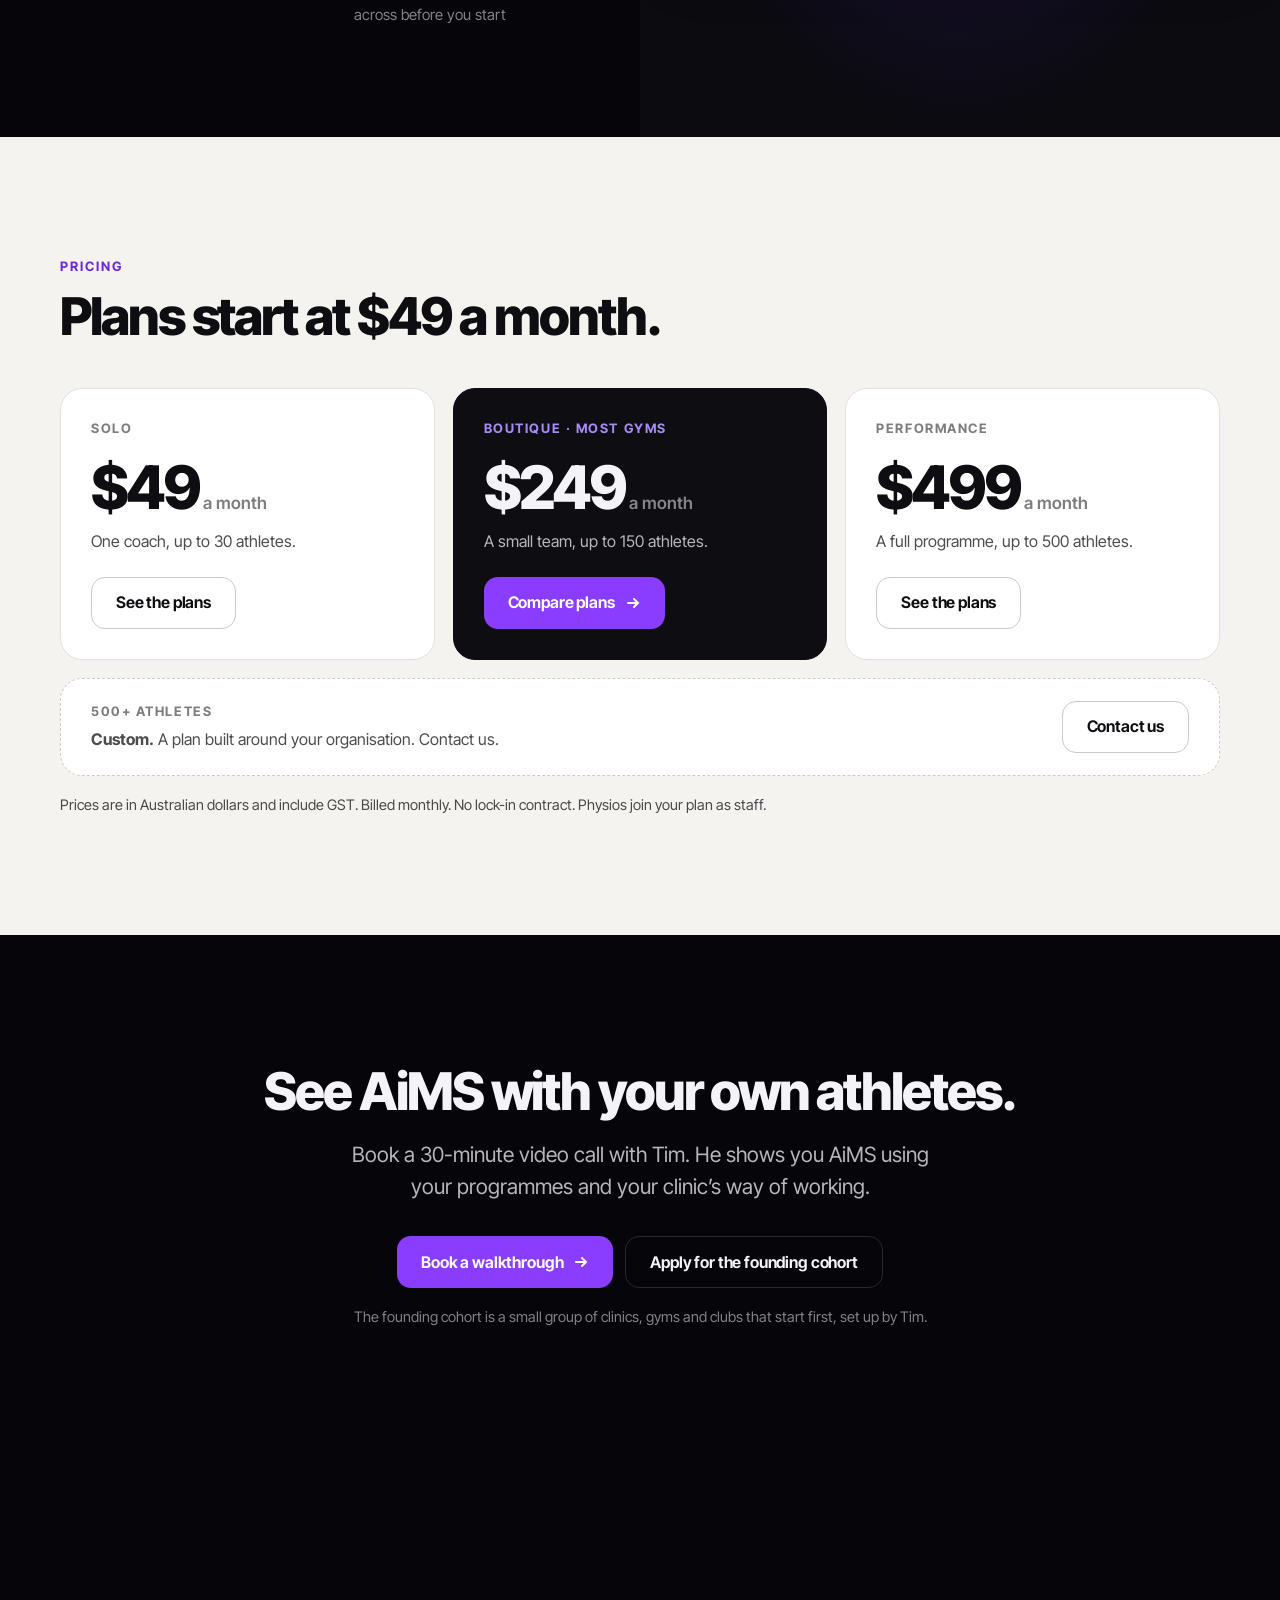
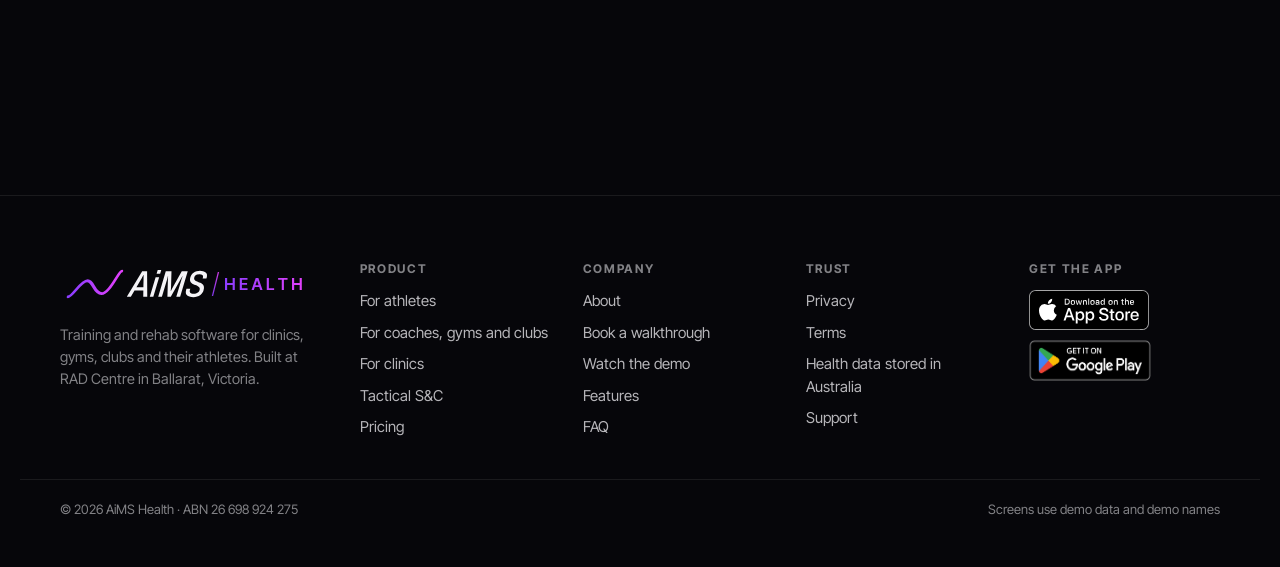
==== commit c3335043: "Add Vercel Web Analytics with an opt-out for our own devices Cookieless Vercel Web Analytics on ever" ====
--- a/index.html
+++ b/index.html
@@ -2,7 +2,9 @@
 <title>AiMS Health · Training and rehab software for clinics, gyms, clubs and athletes</title><meta name="description" content="AiMS is training and rehab software for clinics, gyms, clubs and their athletes. Athletes train from one plan, coaches build it, and physios set the limits."><link rel="canonical" href="https://aimshealth.com.au/"><meta property="og:type" content="website"><meta property="og:site_name" content="AiMS Health"><meta property="og:title" content="AiMS Health · Training and rehab software for clinics, gyms, clubs and athletes"><meta property="og:description" content="AiMS is training and rehab software for clinics, gyms, clubs and their athletes. Athletes train from one plan, coaches build it, and physios set the limits."><meta property="og:url" content="https://aimshealth.com.au/"><meta property="og:image" content="https://aimshealth.com.au/assets/og/aims-og.png"><meta property="og:image:width" content="1200"><meta property="og:image:height" content="630"><meta property="og:image:alt" content="AiMS Health: training and rehab software for clinics, gyms, clubs and their athletes"><meta property="og:locale" content="en_AU"><meta name="twitter:card" content="summary_large_image"><meta name="twitter:title" content="AiMS Health · Training and rehab software for clinics, gyms, clubs and athletes"><meta name="twitter:description" content="AiMS is training and rehab software for clinics, gyms, clubs and their athletes. Athletes train from one plan, coaches build it, and physios set the limits."><meta name="twitter:image" content="https://aimshealth.com.au/assets/og/aims-og.png"><link rel="icon" href="/favicon.ico" sizes="any">
 <meta name="theme-color" content="#06060A"><link rel="icon" href="assets/logo/favicon.svg" type="image/svg+xml"><link rel="apple-touch-icon" href="assets/logo/apple-touch-icon.png">
 <link rel="preconnect" href="https://fonts.googleapis.com"><link rel="preconnect" href="https://fonts.gstatic.com" crossorigin><link href="https://fonts.googleapis.com/css2?family=Inter+Tight:wght@400..800&display=swap" rel="stylesheet">
-<link rel="stylesheet" href="v4.css"></head><body><a class="skip" href="#main">Skip to content</a>
+<link rel="stylesheet" href="v4.css"><script>(function(){try{var q=location.search,k='va-disable';if(/[?&]no-track\b/.test(q))localStorage.setItem(k,'1');if(/[?&]track\b/.test(q))localStorage.removeItem(k);
+if(localStorage.getItem(k)==='1'){if(/[?&](no-)?track\b/.test(q))document.addEventListener('DOMContentLoaded',function(){var d=document.createElement('div');d.textContent='Visits from this browser are not counted.';d.style.cssText='position:fixed;left:50%;bottom:24px;transform:translateX(-50%);background:#8B3DFF;color:#fff;padding:12px 18px;border-radius:12px;font:600 15px system-ui;z-index:99';document.body.appendChild(d);setTimeout(function(){d.remove()},4000)});return}}catch(e){}
+window.va=window.va||function(){(window.vaq=window.vaq||[]).push(arguments)};var s=document.createElement('script');s.defer=true;s.src='/_vercel/insights/script.js';document.head.appendChild(s)})();</script></head><body><a class="skip" href="#main">Skip to content</a>
 
 <div class="page" id="main"><section class="hero"><header class="hdr"><div class="wrap"><a class="logo" href="index.html"><picture><source media="(max-width:899px)" srcset="assets/logo/aims-health_dark_small-cut.svg"><img src="assets/logo/aims-health-g2_dark.svg" alt="AiMS Health home"></picture></a>
 <nav aria-label="Main"><a href="athletes.html">For athletes</a><a href="coaches.html">For coaches, gyms and clubs</a><a href="clinics.html">For clinics</a><a href="tactical.html">Tactical</a><a href="pricing.html">Pricing</a><a href="about.html">About</a><a href="faq.html">FAQ</a></nav><details class="menu"><summary>Menu</summary><nav aria-label="Main"><a href="athletes.html">For athletes</a><a href="coaches.html">For coaches, gyms and clubs</a><a href="clinics.html">For clinics</a><a href="tactical.html">Tactical</a><a href="pricing.html">Pricing</a><a href="about.html">About</a><a href="faq.html">FAQ</a><a href="contact.html">Book a walkthrough</a></nav></details>
